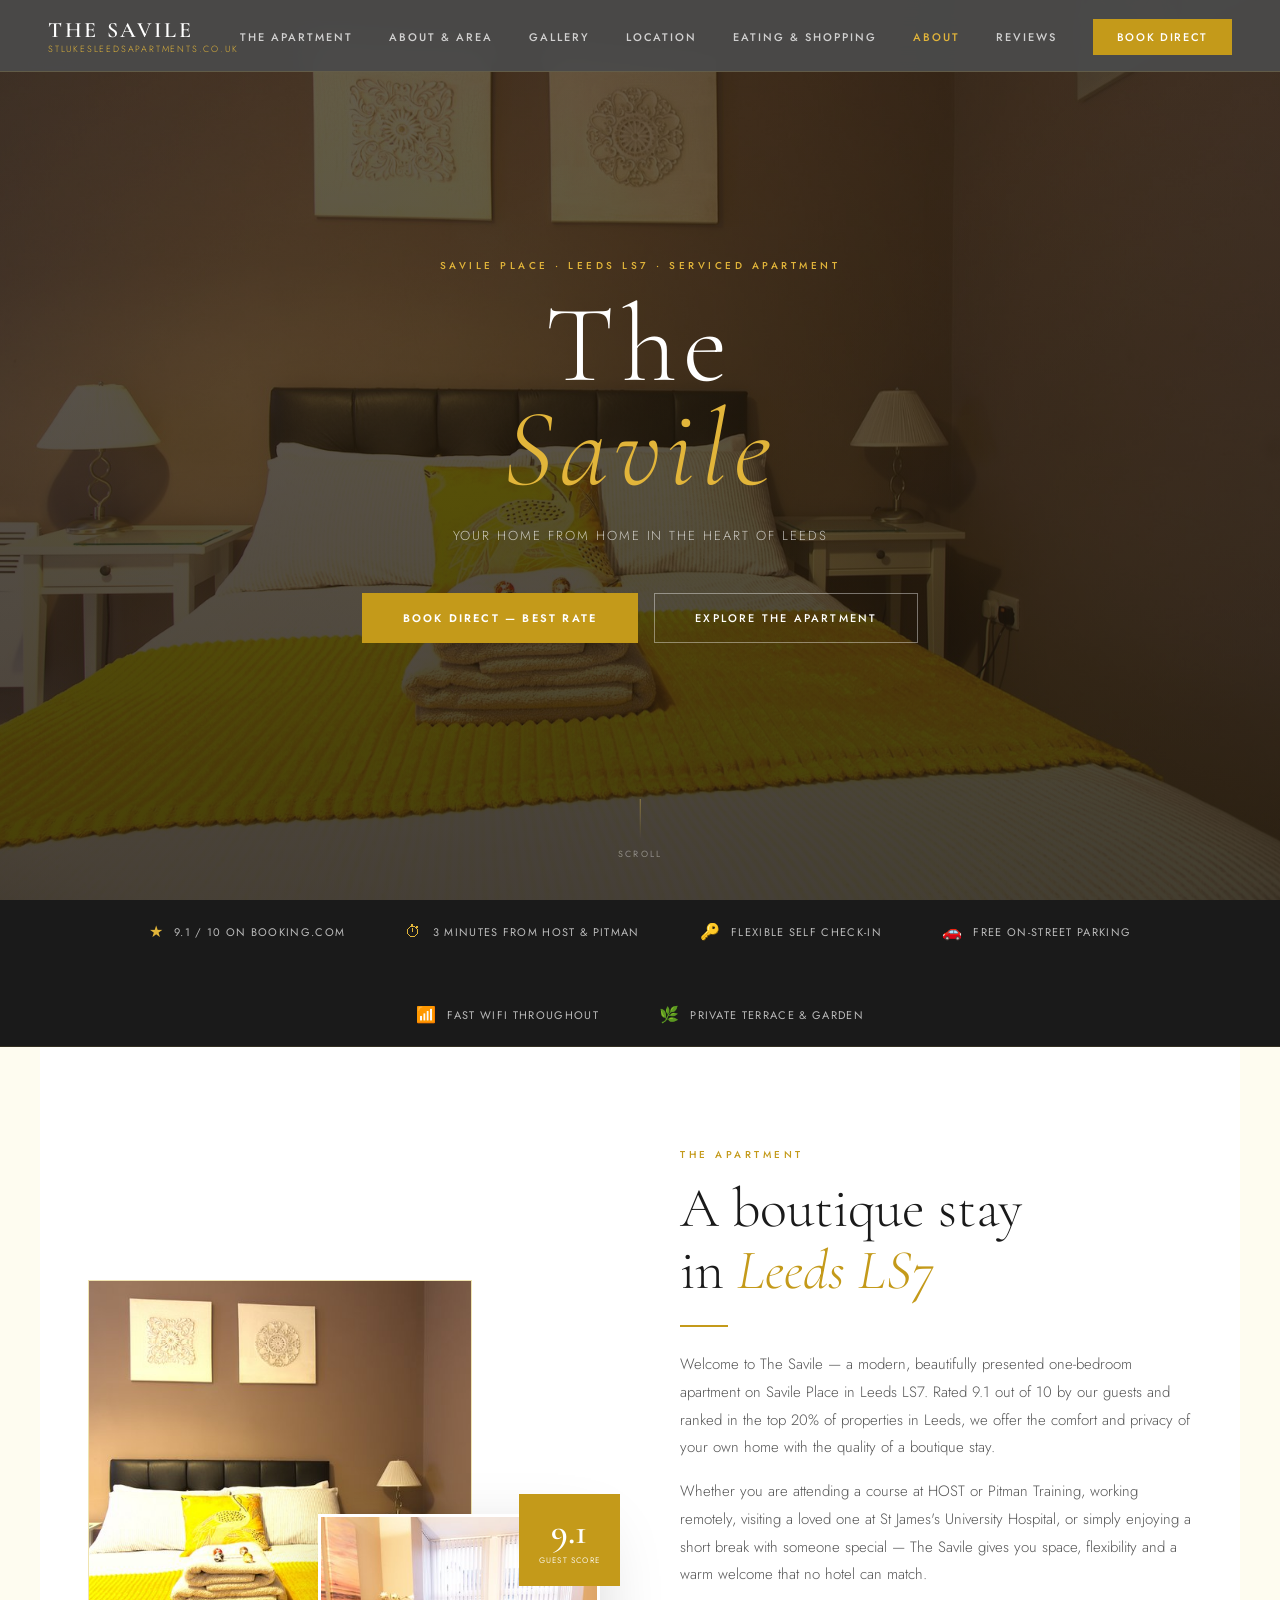
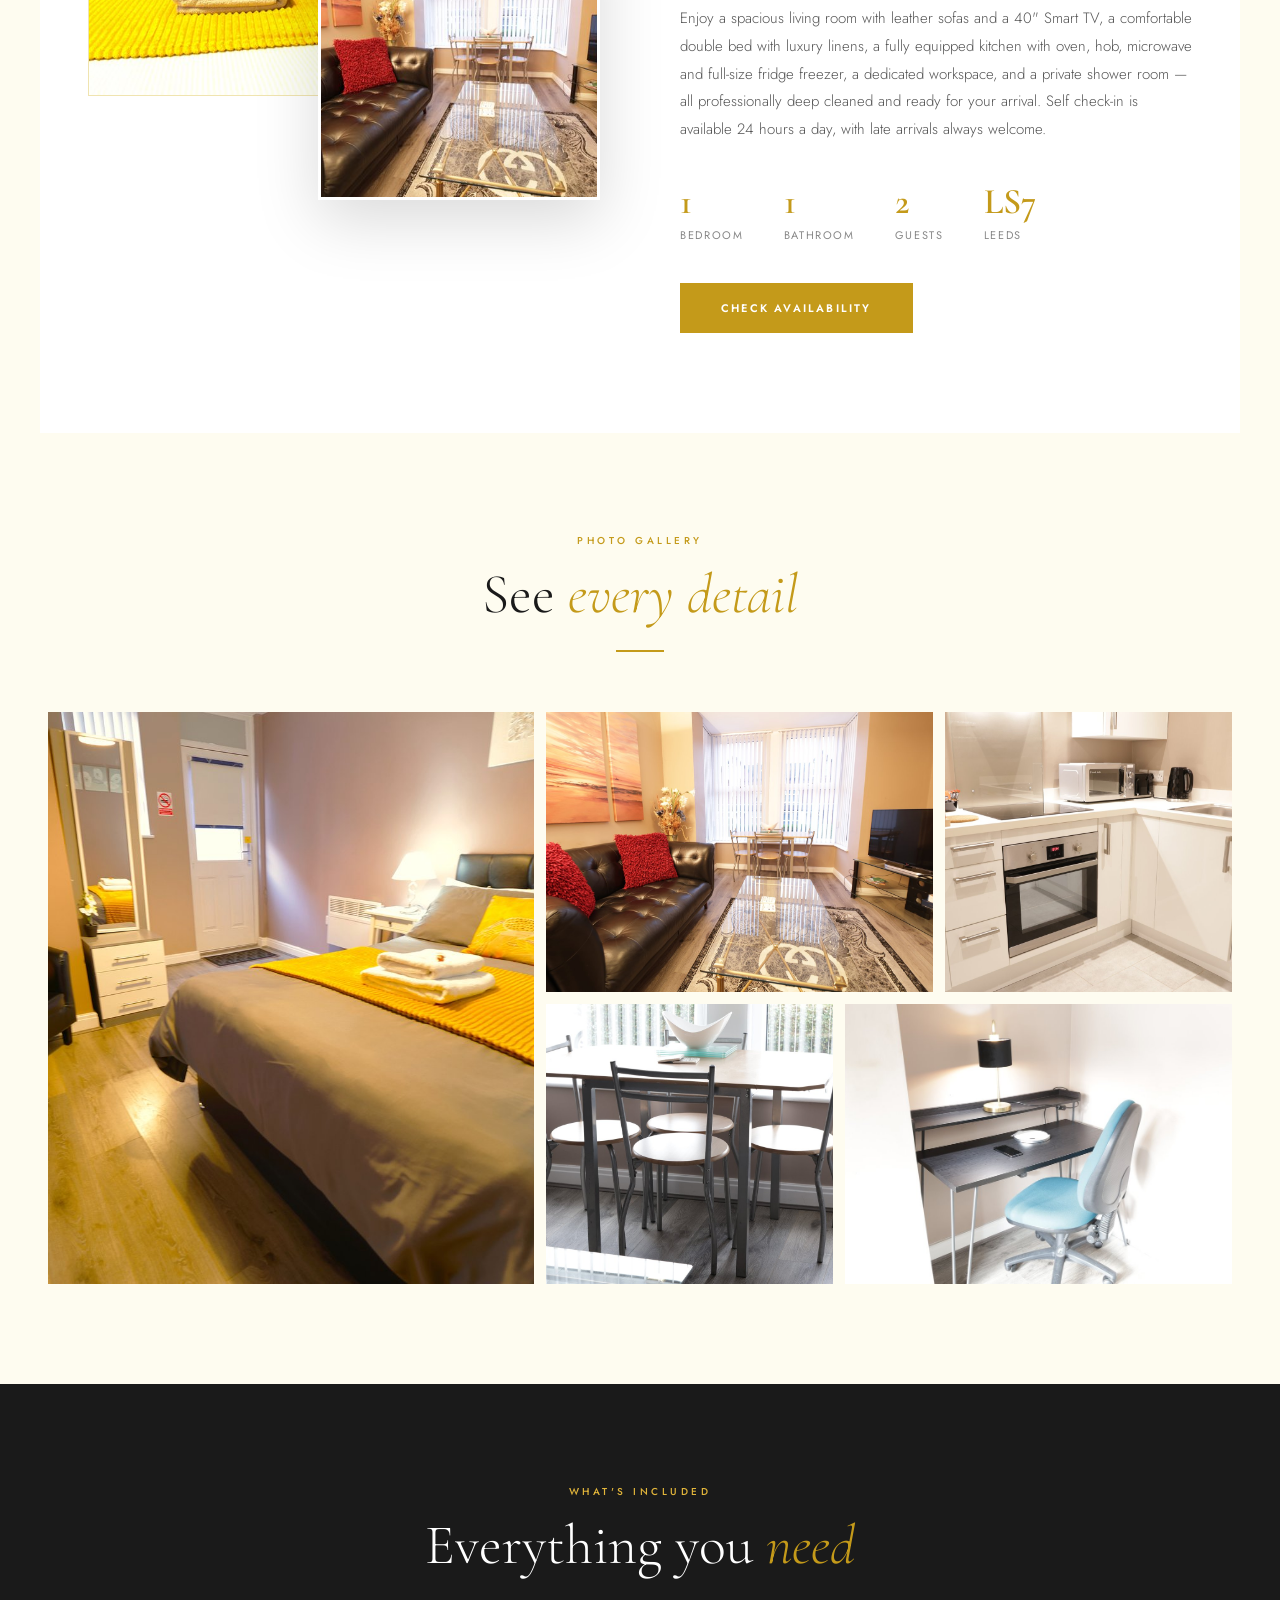
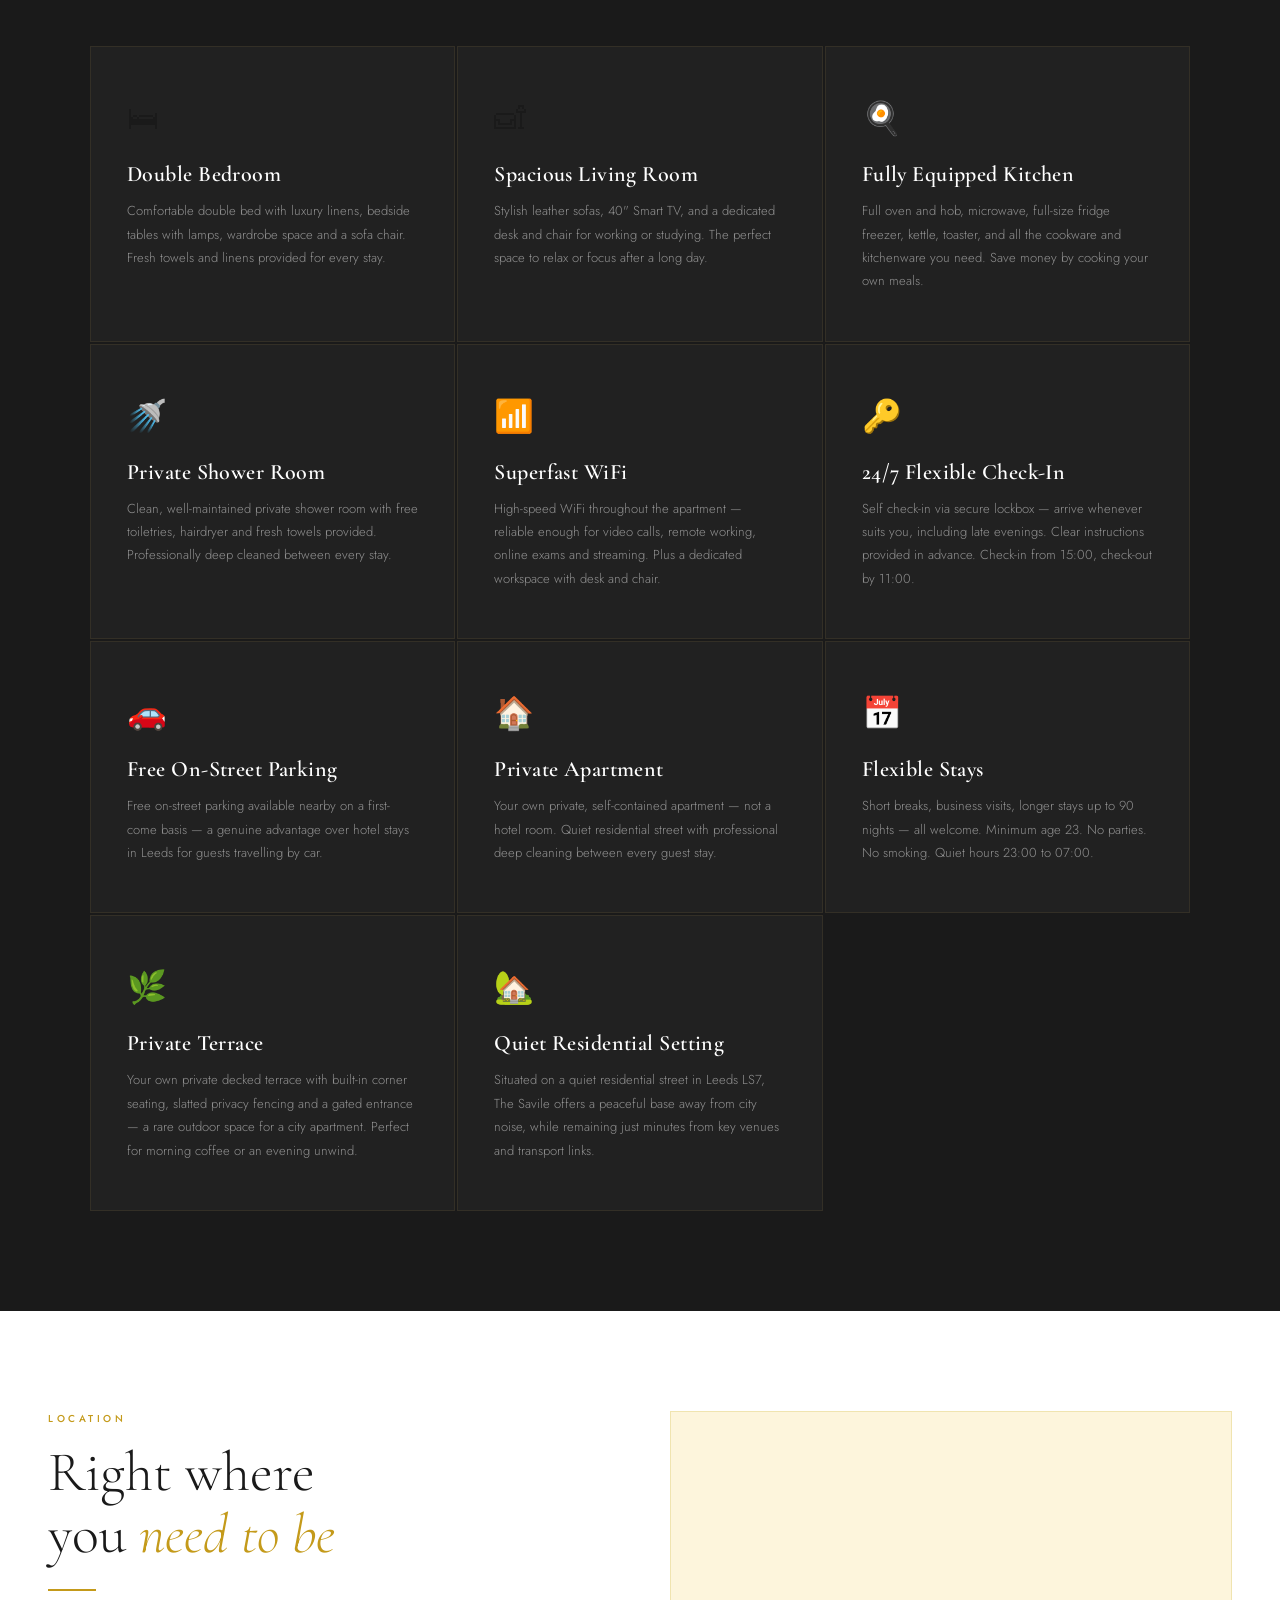
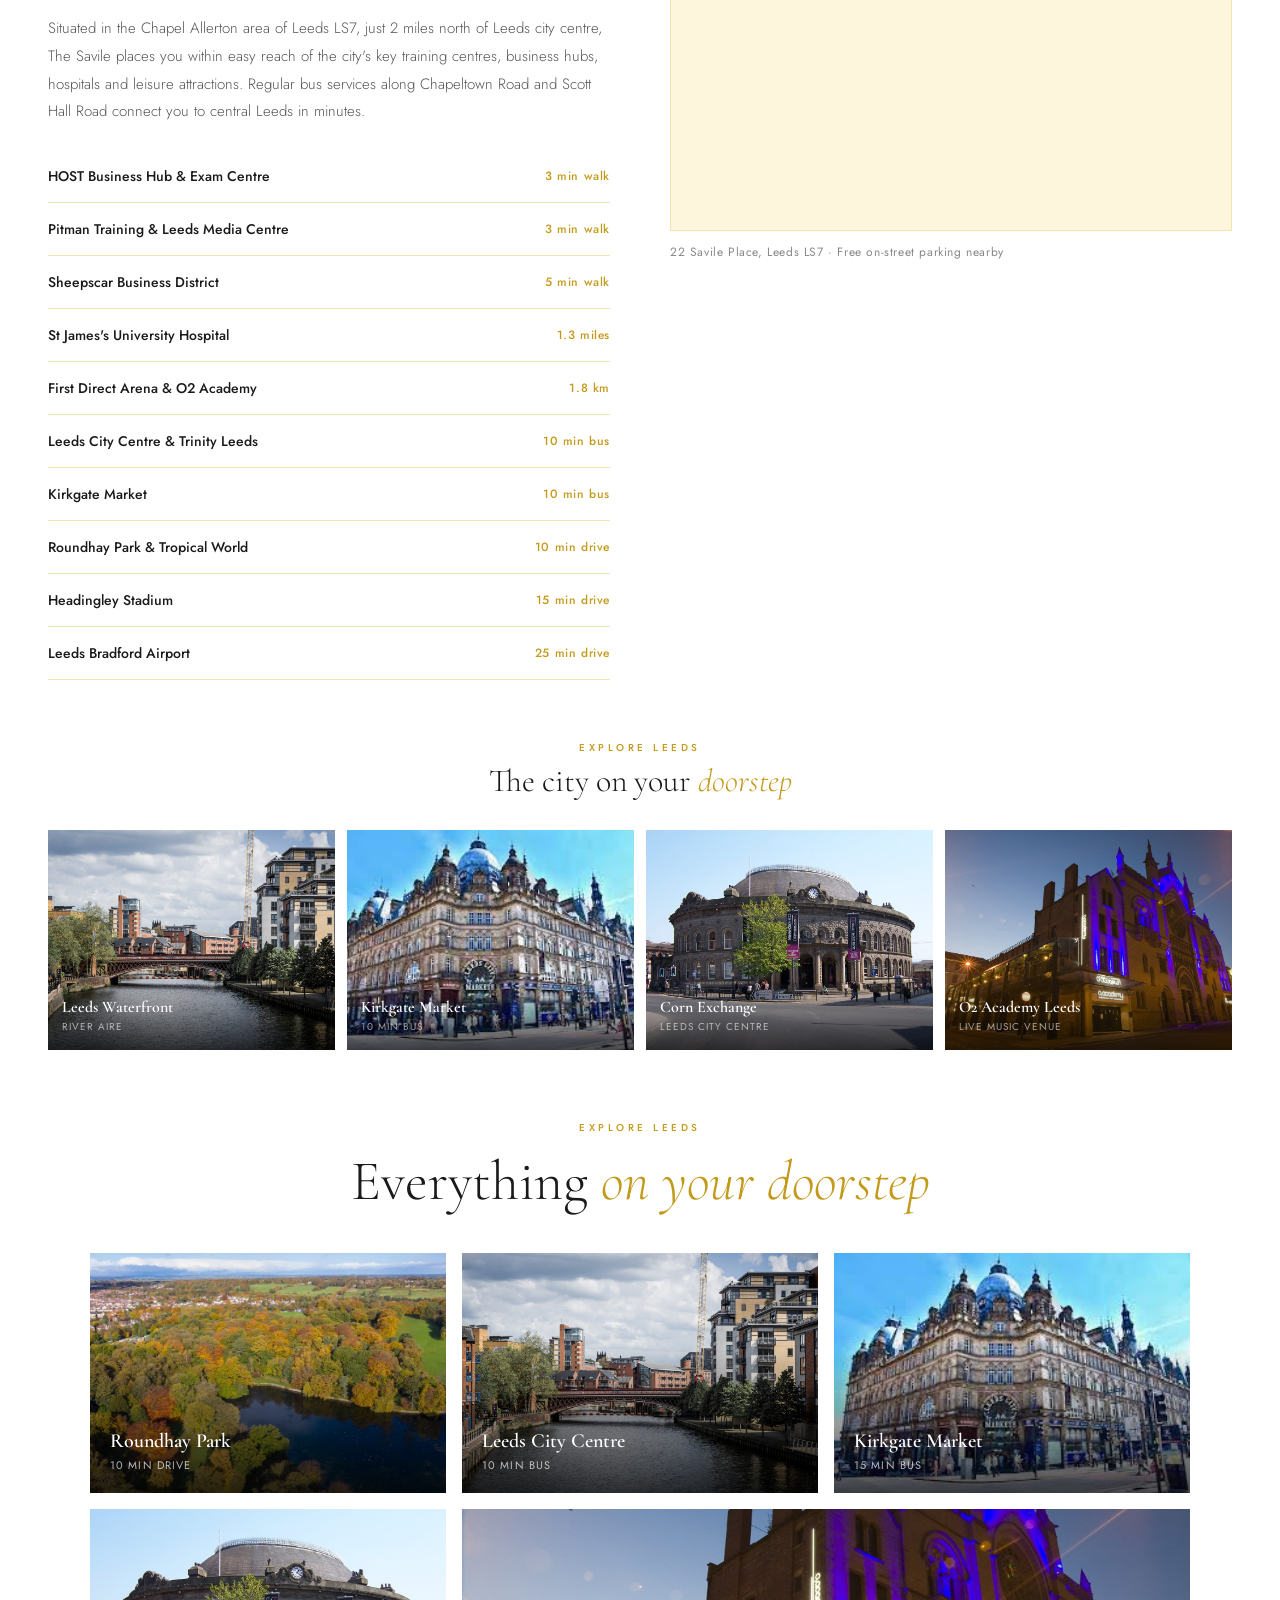
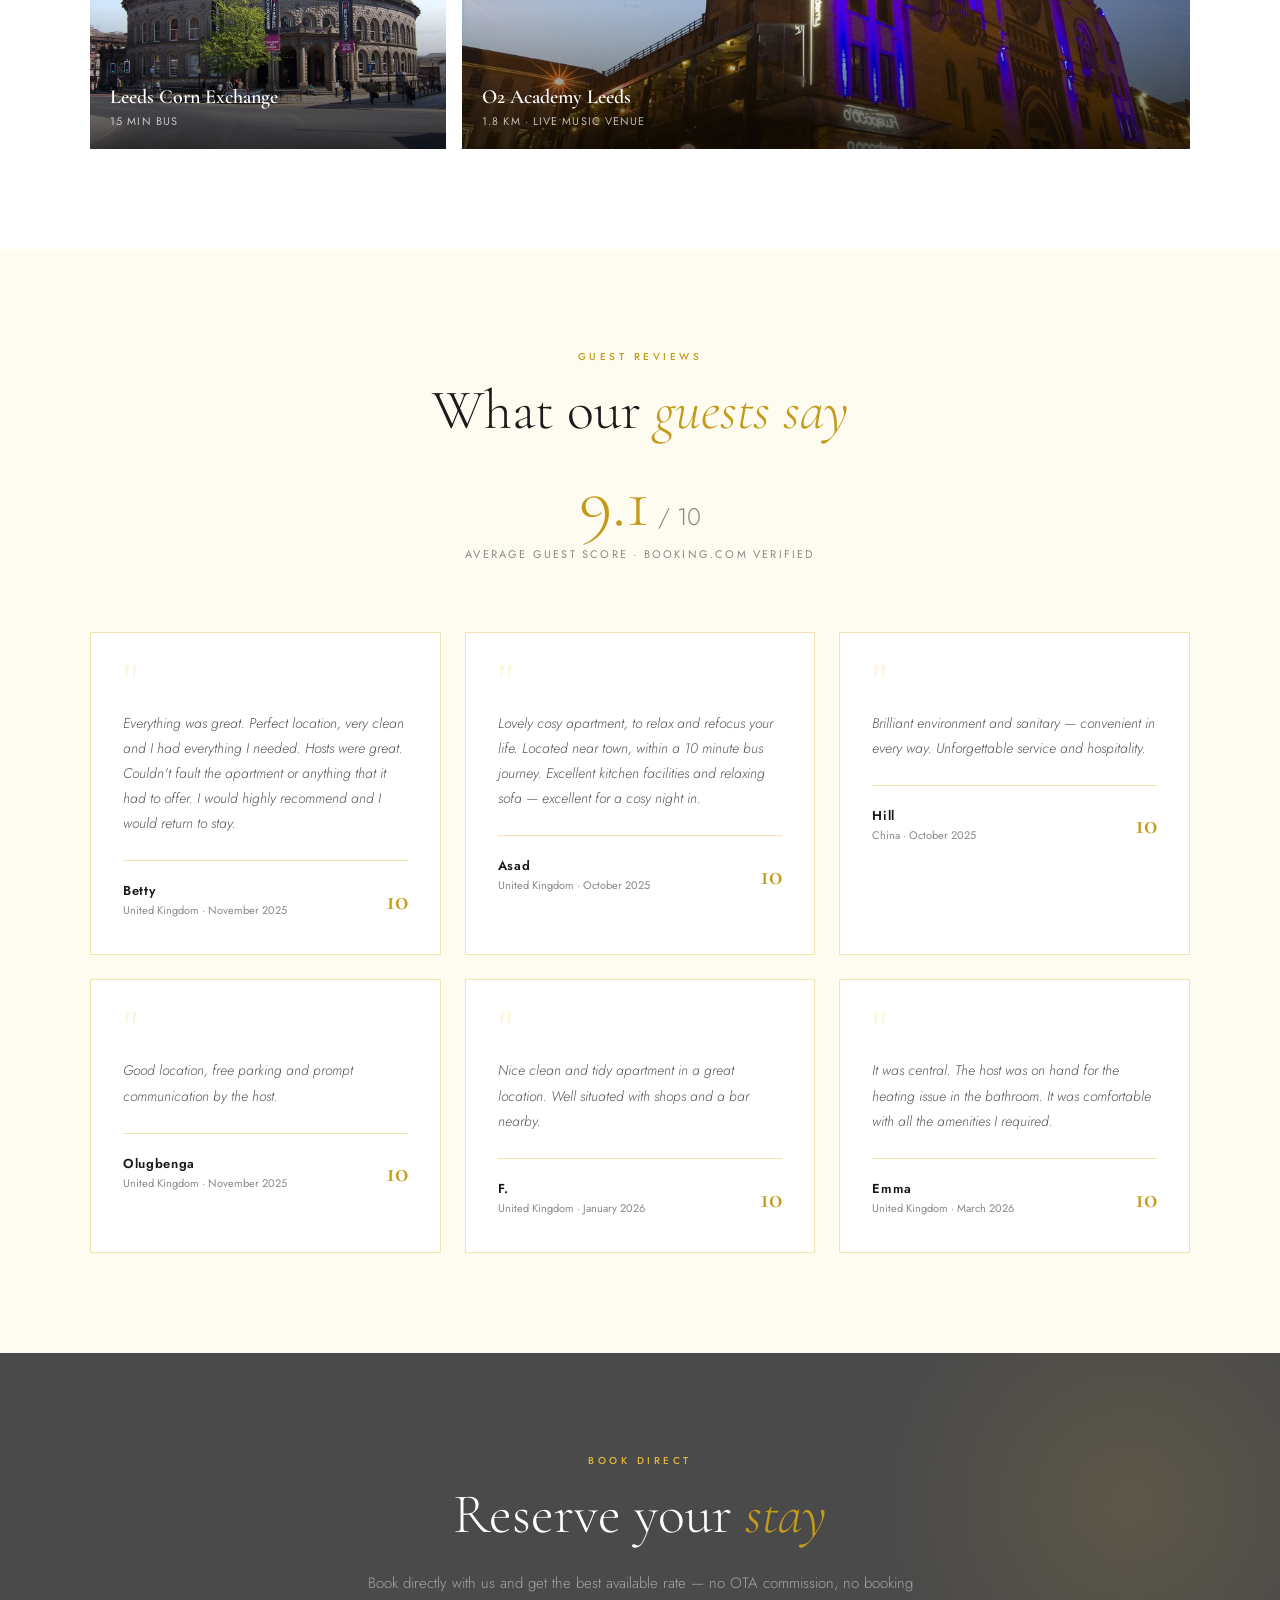
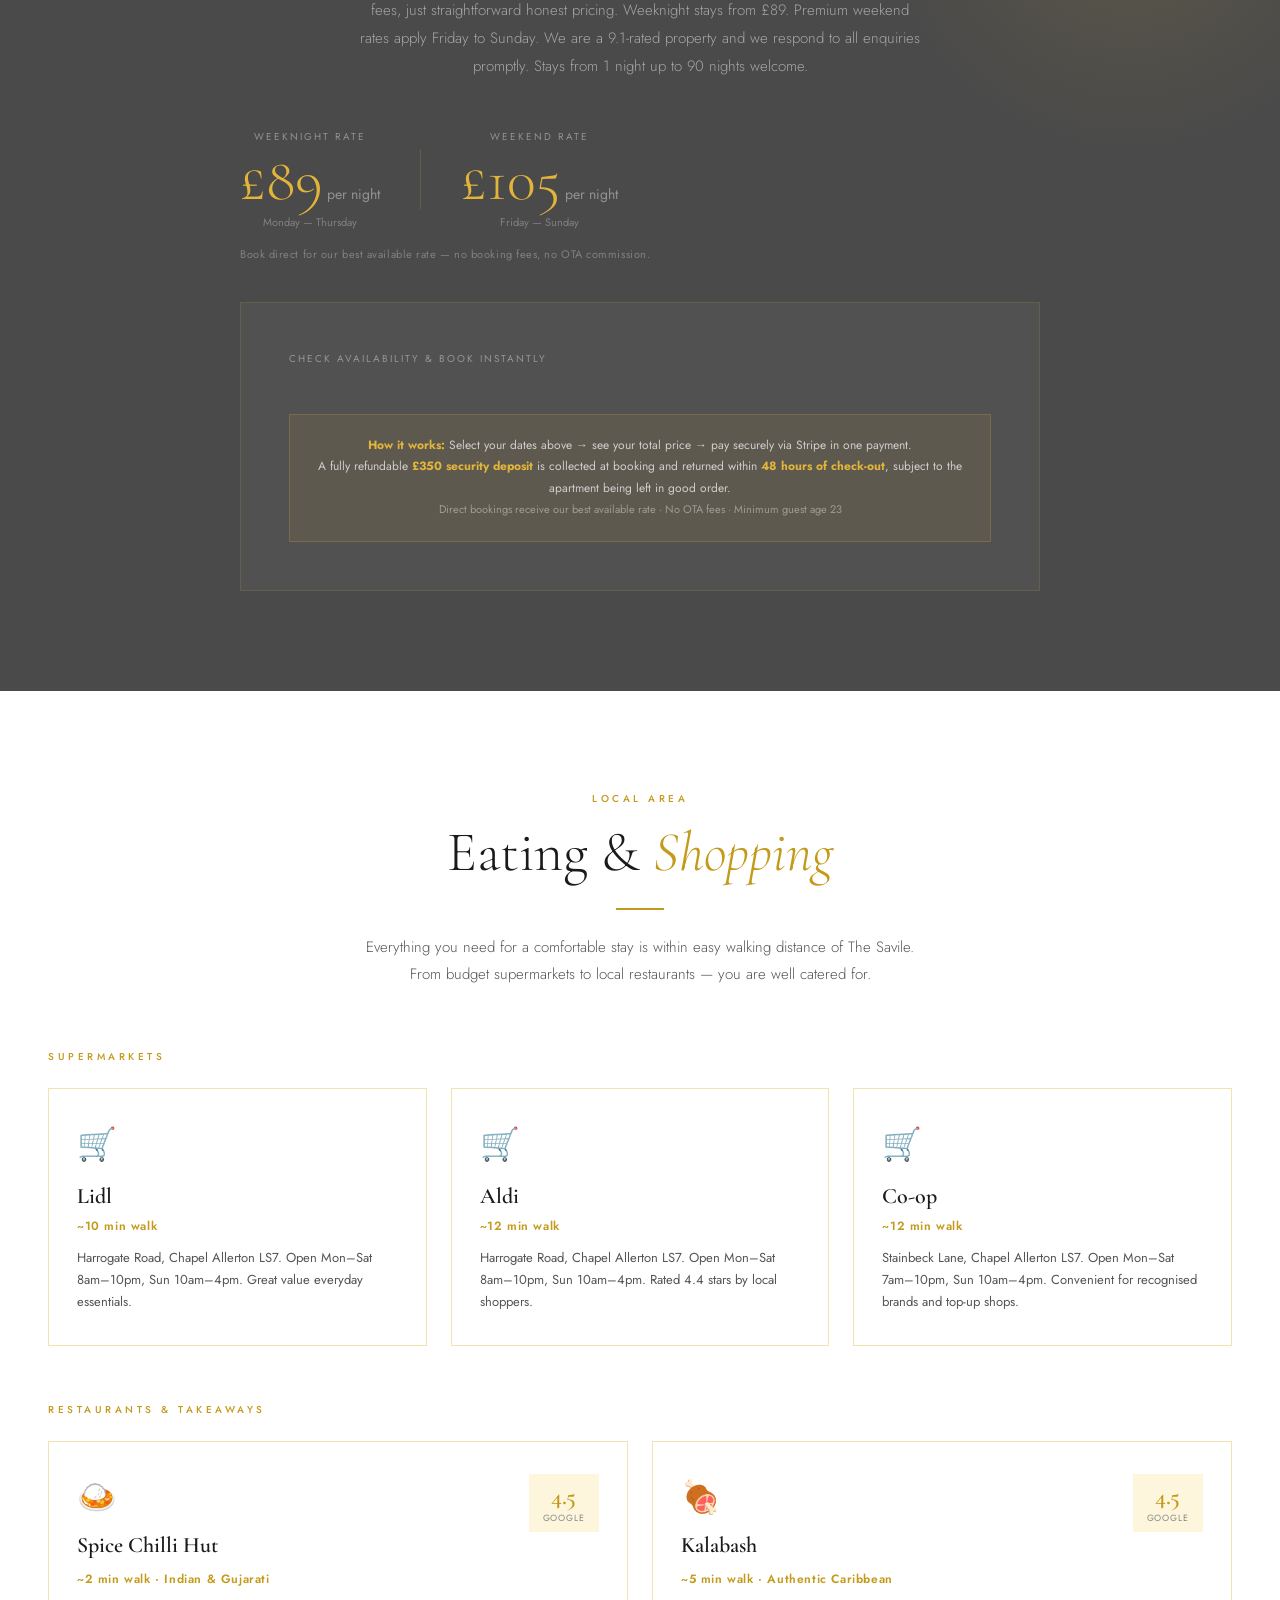
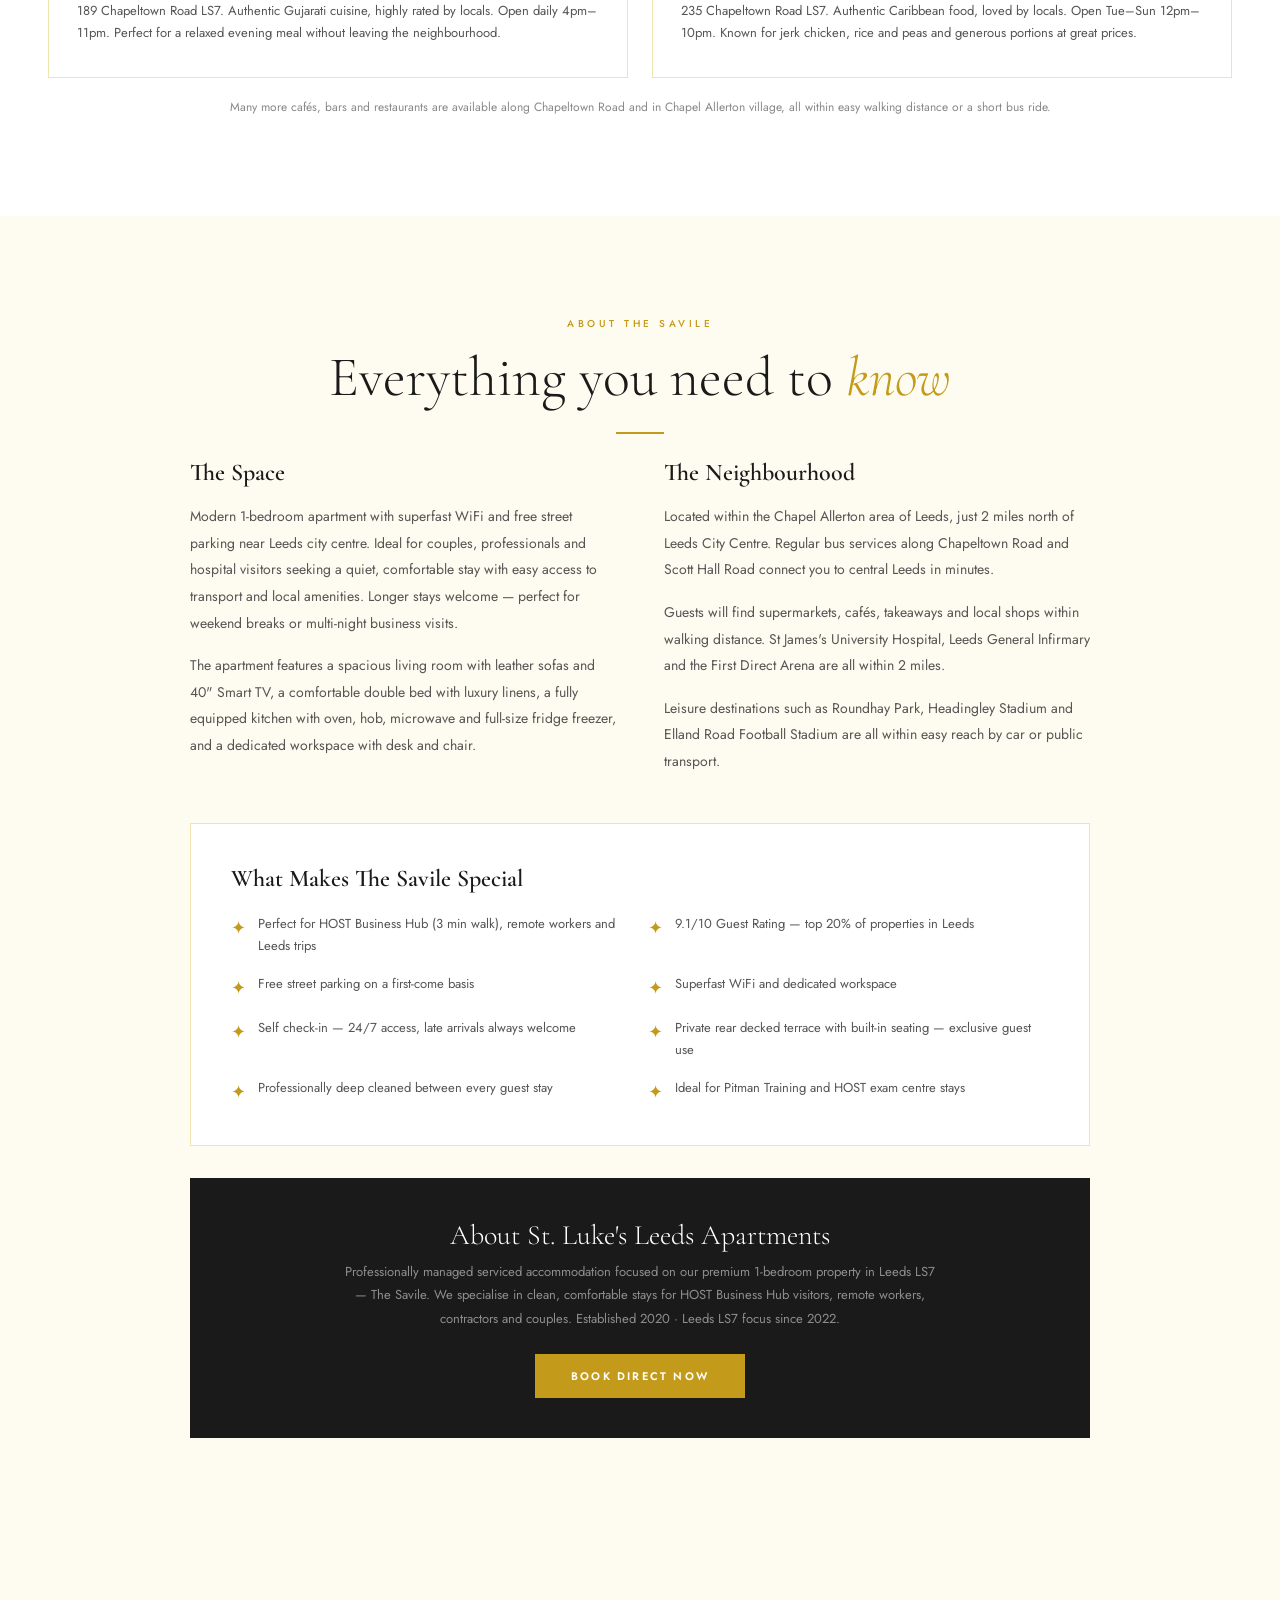
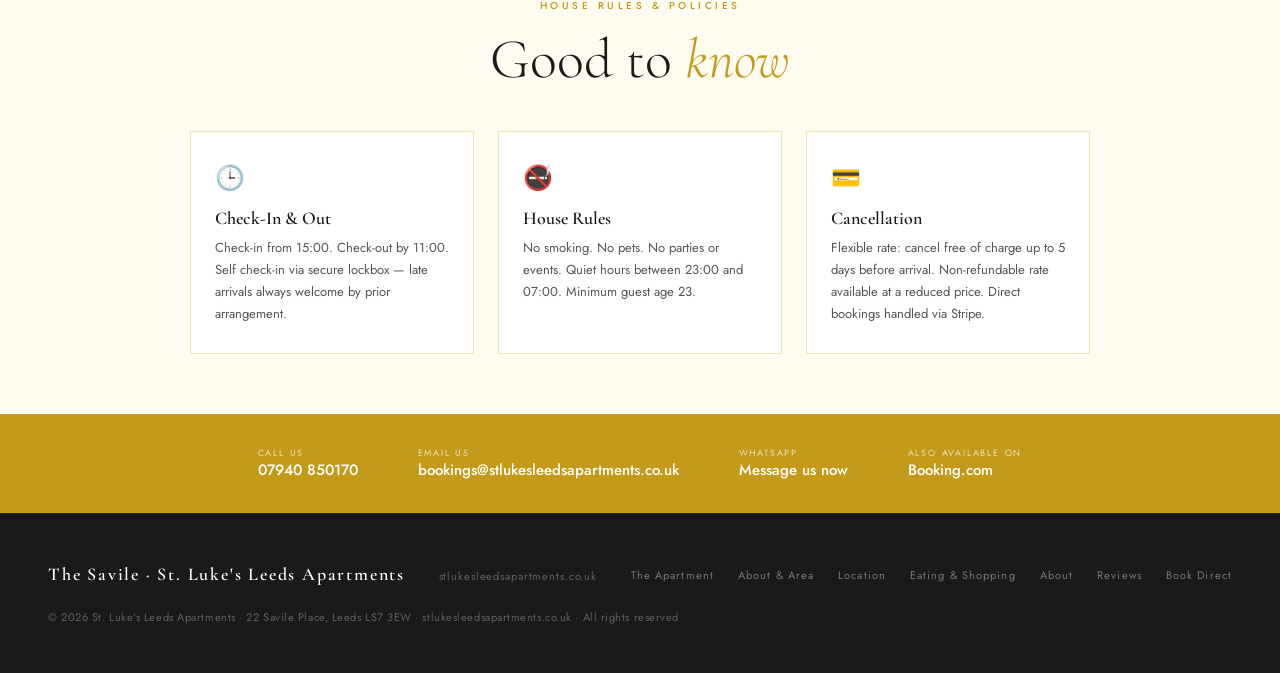
==== index.html @ 24af5026 "Add files via upload" ====
<!DOCTYPE html>
<html lang="en">
<head>
<meta charset="UTF-8">
<meta name="viewport" content="width=device-width, initial-scale=1.0">
<meta name="google-site-verification" content="F4OeQBArFEx5T6tCrjqbGAZXtgonyizNaEL13MpQkyQ" />
<link rel="canonical" href="https://www.stlukesleedsapartments.co.uk">
<meta name="robots" content="index, follow">
<meta property="og:title" content="The Savile Leeds | St. Luke's Leeds Apartments">
<meta property="og:description" content="Boutique serviced apartment in Leeds LS7. Rated 9.1/10. 3 minutes from HOST & Pitman Training. Book direct for best rates.">
<meta property="og:type" content="website">
<meta property="og:url" content="https://www.stlukesleedsapartments.co.uk">
<meta property="og:image" content="https://www.stlukesleedsapartments.co.uk/images/hero.jpg">
<meta name="twitter:card" content="summary_large_image">
<meta name="twitter:title" content="The Savile Leeds | St. Luke's Leeds Apartments">
<meta name="twitter:description" content="Boutique serviced apartment in Leeds LS7. Rated 9.1/10. Book direct for best rates.">
<meta name="keywords" content="serviced apartment Leeds, short stay Leeds LS7, HOST Leeds accommodation, Pitman Training Leeds, boutique apartment Leeds, The Savile Leeds, St Lukes Leeds Apartments, direct booking Leeds apartment">
<title>The Savile Leeds | St. Luke's Leeds Apartments | stlukesleedsapartments.co.uk</title>
<meta name="description" content="The Savile — a boutique serviced apartment in Leeds LS7. Rated 9.1/10. Just 3 minutes from HOST & Pitman Training. Book direct at stlukesleedsapartments.co.uk for best rates. Perfect for business stays, courses and short breaks.">
<link rel="preconnect" href="https://fonts.googleapis.com">
<link href="https://fonts.googleapis.com/css2?family=Cormorant+Garamond:ital,wght@0,300;0,400;0,600;0,700;1,300;1,400&family=Jost:wght@300;400;500;600&display=swap" rel="stylesheet">
<style>
  :root {
    --gold: #C49A1A;
    --gold-light: #E2B53A;
    --gold-pale: #FDF5DC;
    --dark: #1A1A1A;
    --charcoal: #4A4A4A;
    --mid: #555;
    --light: #888;
    --cream: #FEFCF0;
    --white: #FFFFFF;
    --border: #F0E4B0;
  }

  * { margin: 0; padding: 0; box-sizing: border-box; }

  html { scroll-behavior: smooth; }

  body {
    font-family: 'Jost', sans-serif;
    background: var(--cream);
    color: var(--dark);
    overflow-x: hidden;
  }

  /* ── NAVIGATION ── */
  nav {
    position: fixed;
    top: 0; left: 0; right: 0;
    z-index: 100;
    padding: 0 48px;
    height: 72px;
    display: flex;
    align-items: center;
    justify-content: space-between;
    background: rgba(74,74,74,0.95);
    backdrop-filter: blur(12px);
    border-bottom: 1px solid rgba(201,168,76,0.2);
  }

  .nav-brand {
    display: flex;
    flex-direction: column;
    line-height: 1;
  }

  .nav-brand-main {
    font-family: 'Cormorant Garamond', serif;
    font-size: 22px;
    font-weight: 600;
    color: var(--white);
    letter-spacing: 0.12em;
    text-transform: uppercase;
  }

  .nav-brand-sub {
    font-family: 'Jost', sans-serif;
    font-size: 9px;
    font-weight: 300;
    color: var(--gold-light);
    letter-spacing: 0.2em;
    text-transform: uppercase;
    margin-top: 3px;
  }

  .nav-links {
    display: flex;
    gap: 36px;
    list-style: none;
    align-items: center;
  }

  .nav-links a {
    font-size: 11px;
    font-weight: 500;
    letter-spacing: 0.18em;
    text-transform: uppercase;
    color: rgba(255,255,255,0.75);
    text-decoration: none;
    transition: color 0.3s;
  }

  .nav-links a:hover { color: var(--gold-light); }

  .nav-cta {
    background: var(--gold) !important;
    color: var(--white) !important;
    padding: 10px 24px !important;
    letter-spacing: 0.15em !important;
    transition: background 0.3s !important;
  }

  .nav-cta:hover { background: var(--gold-light) !important; }

  /* ── HERO ── */
  .hero {
    height: 100vh;
    min-height: 700px;
    position: relative;
    display: flex;
    align-items: center;
    justify-content: center;
    overflow: hidden;
    background: var(--charcoal);
  }

  .hero-bg {
    position: absolute;
    inset: 0;
    background: linear-gradient(135deg, #1a1208 0%, #2c2010 40%, #1a1a1a 100%);
  }

  .hero-img {
    position: absolute;
    inset: 0;
    width: 100%;
    height: 100%;
    object-fit: cover;
    opacity: 0.45;
  }

  .hero-img-placeholder {
    position: absolute;
    inset: 0;
    background: linear-gradient(135deg, #2C1F05 0%, #3D2B0A 50%, #1A1208 100%);
    display: flex;
    align-items: center;
    justify-content: center;
    color: rgba(201,168,76,0.3);
    font-family: 'Jost', sans-serif;
    font-size: 13px;
    letter-spacing: 0.2em;
    text-transform: uppercase;
  }

  .hero-overlay {
    position: absolute;
    inset: 0;
    background: linear-gradient(to bottom, rgba(26,18,8,0.3) 0%, rgba(26,18,8,0.6) 100%);
  }

  .hero-content {
    position: relative;
    text-align: center;
    padding: 0 24px;
    animation: fadeUp 1.2s ease forwards;
  }

  @keyframes fadeUp {
    from { opacity: 0; transform: translateY(30px); }
    to { opacity: 1; transform: translateY(0); }
  }

  .hero-eyebrow {
    font-size: 10px;
    font-weight: 500;
    letter-spacing: 0.35em;
    text-transform: uppercase;
    color: var(--gold-light);
    margin-bottom: 20px;
  }

  .hero-title {
    font-family: 'Cormorant Garamond', serif;
    font-size: clamp(56px, 9vw, 110px);
    font-weight: 300;
    color: var(--white);
    line-height: 0.95;
    letter-spacing: 0.06em;
    margin-bottom: 24px;
  }

  .hero-title em {
    font-style: italic;
    color: var(--gold-light);
  }

  .hero-subtitle {
    font-size: 13px;
    font-weight: 300;
    letter-spacing: 0.15em;
    color: rgba(255,255,255,0.7);
    margin-bottom: 48px;
    text-transform: uppercase;
  }

  .hero-actions {
    display: flex;
    gap: 16px;
    justify-content: center;
    flex-wrap: wrap;
  }

  .btn-primary {
    display: inline-block;
    padding: 16px 40px;
    background: var(--gold);
    color: var(--white);
    font-size: 11px;
    font-weight: 600;
    letter-spacing: 0.2em;
    text-transform: uppercase;
    text-decoration: none;
    transition: all 0.3s;
    border: 1px solid var(--gold);
  }

  .btn-primary:hover {
    background: var(--gold-light);
    border-color: var(--gold-light);
    transform: translateY(-2px);
  }

  .btn-outline {
    display: inline-block;
    padding: 16px 40px;
    background: transparent;
    color: var(--white);
    font-size: 11px;
    font-weight: 500;
    letter-spacing: 0.2em;
    text-transform: uppercase;
    text-decoration: none;
    border: 1px solid rgba(255,255,255,0.4);
    transition: all 0.3s;
  }

  .btn-outline:hover {
    border-color: var(--gold-light);
    color: var(--gold-light);
  }

  .hero-scroll {
    position: absolute;
    bottom: 40px;
    left: 50%;
    transform: translateX(-50%);
    display: flex;
    flex-direction: column;
    align-items: center;
    gap: 8px;
    color: rgba(255,255,255,0.4);
    font-size: 9px;
    letter-spacing: 0.25em;
    text-transform: uppercase;
    animation: scrollBounce 2s infinite;
  }

  @keyframes scrollBounce {
    0%, 100% { transform: translateX(-50%) translateY(0); }
    50% { transform: translateX(-50%) translateY(6px); }
  }

  .hero-scroll-line {
    width: 1px;
    height: 40px;
    background: linear-gradient(to bottom, rgba(201,168,76,0.6), transparent);
  }

  /* ── TRUST BAR ── */
  .trust-bar {
    background: var(--dark);
    padding: 20px 48px;
    display: flex;
    justify-content: center;
    gap: 60px;
    flex-wrap: wrap;
    border-bottom: 1px solid rgba(201,168,76,0.15);
  }

  .trust-item {
    display: flex;
    align-items: center;
    gap: 10px;
    color: rgba(255,255,255,0.7);
    font-size: 11px;
    letter-spacing: 0.12em;
    text-transform: uppercase;
  }

  .trust-item-icon {
    color: var(--gold-light);
    font-size: 16px;
  }

  /* ── SECTIONS ── */
  section { padding: 100px 48px; }

  .section-eyebrow {
    font-size: 10px;
    font-weight: 500;
    letter-spacing: 0.35em;
    text-transform: uppercase;
    color: var(--gold);
    margin-bottom: 16px;
  }

  .section-title {
    font-family: 'Cormorant Garamond', serif;
    font-size: clamp(36px, 5vw, 56px);
    font-weight: 300;
    color: var(--dark);
    line-height: 1.1;
    margin-bottom: 24px;
  }

  .section-title em { font-style: italic; color: var(--gold); }

  .section-body {
    font-size: 15px;
    font-weight: 300;
    line-height: 1.85;
    color: var(--mid);
    max-width: 560px;
  }

  .gold-rule {
    width: 48px;
    height: 2px;
    background: var(--gold);
    margin: 24px 0;
  }

  /* ── ABOUT ── */
  .about {
    background: var(--white);
    display: grid;
    grid-template-columns: 1fr 1fr;
    gap: 80px;
    align-items: center;
    max-width: 1200px;
    margin: 0 auto;
    padding: 100px 48px;
  }

  .about-images {
    position: relative;
    height: 520px;
  }

  .about-img-main {
    position: absolute;
    top: 0; left: 0;
    width: 75%;
    height: 80%;
    object-fit: cover;
    background: linear-gradient(135deg, #E2B53A33, #C49A1A33);
    border: 1px solid var(--border);
  }

  .about-img-accent {
    position: absolute;
    bottom: 0; right: 0;
    width: 55%;
    height: 55%;
    object-fit: cover;
    background: linear-gradient(135deg, #1A1A1A, #4A4A4A);
    border: 3px solid var(--white);
    box-shadow: 0 20px 60px rgba(0,0,0,0.15);
  }

  .about-img-placeholder {
    width: 100%;
    height: 100%;
    display: flex;
    align-items: center;
    justify-content: center;
    color: var(--gold-light);
    font-size: 11px;
    letter-spacing: 0.2em;
    text-transform: uppercase;
    opacity: 0.6;
  }

  .about-badge {
    position: absolute;
    top: 50%;
    right: -20px;
    transform: translateY(-50%);
    background: var(--gold);
    color: var(--white);
    padding: 20px;
    text-align: center;
    min-width: 90px;
  }

  .about-badge-num {
    font-family: 'Cormorant Garamond', serif;
    font-size: 36px;
    font-weight: 600;
    line-height: 1;
    display: block;
  }

  .about-badge-text {
    font-size: 8px;
    letter-spacing: 0.15em;
    text-transform: uppercase;
    opacity: 0.85;
    display: block;
    margin-top: 4px;
  }

  /* ── GALLERY ── */
  .gallery-section {
    background: var(--cream);
    padding: 100px 48px;
  }

  .gallery-header {
    text-align: center;
    max-width: 600px;
    margin: 0 auto 60px;
  }

  .gallery-grid {
    display: grid;
    grid-template-columns: repeat(12, 1fr);
    grid-template-rows: 280px 280px;
    gap: 12px;
    max-width: 1200px;
    margin: 0 auto;
  }

  .gallery-item {
    overflow: hidden;
    position: relative;
    background: var(--border);
    cursor: pointer;
  }

  .gallery-item:nth-child(1) { grid-column: span 5; grid-row: span 2; }
  .gallery-item:nth-child(2) { grid-column: span 4; }
  .gallery-item:nth-child(3) { grid-column: span 3; }
  .gallery-item:nth-child(4) { grid-column: span 3; }
  .gallery-item:nth-child(5) { grid-column: span 4; }
  .gallery-item:nth-child(6) { grid-column: span 6; }
  .gallery-item:nth-child(7) { grid-column: span 6; }

  .gallery-item img {
    width: 100%;
    height: 100%;
    object-fit: cover;
    transition: transform 0.6s ease;
  }

  .gallery-item:hover img { transform: scale(1.05); }

  .gallery-placeholder {
    width: 100%;
    height: 100%;
    display: flex;
    align-items: center;
    justify-content: center;
    flex-direction: column;
    gap: 8px;
    color: var(--light);
    font-size: 10px;
    letter-spacing: 0.2em;
    text-transform: uppercase;
    background: linear-gradient(135deg, #e8dfc8, #f0e8d4);
  }

  .gallery-placeholder-icon { font-size: 28px; opacity: 0.4; }

  /* ── FEATURES ── */
  .features-section {
    background: var(--dark);
    padding: 100px 48px;
  }

  .features-header {
    text-align: center;
    max-width: 600px;
    margin: 0 auto 70px;
  }

  .features-header .section-title { color: var(--white); }
  .features-header .section-eyebrow { color: var(--gold-light); }

  .features-grid {
    display: grid;
    grid-template-columns: repeat(3, 1fr);
    gap: 2px;
    max-width: 1100px;
    margin: 0 auto;
  }

  .feature-card {
    background: rgba(255,255,255,0.03);
    border: 1px solid rgba(201,168,76,0.1);
    padding: 48px 36px;
    transition: all 0.3s;
  }

  .feature-card:hover {
    background: rgba(201,168,76,0.06);
    border-color: rgba(201,168,76,0.3);
  }

  .feature-icon {
    font-size: 32px;
    margin-bottom: 20px;
    display: block;
  }

  .feature-title {
    font-family: 'Cormorant Garamond', serif;
    font-size: 22px;
    font-weight: 600;
    color: var(--white);
    margin-bottom: 12px;
    letter-spacing: 0.02em;
  }

  .feature-desc {
    font-size: 13px;
    font-weight: 300;
    line-height: 1.8;
    color: rgba(255,255,255,0.5);
  }

  /* ── LOCATION ── */
  .location-section {
    background: var(--white);
    padding: 100px 48px;
  }

  .location-inner {
    display: grid;
    grid-template-columns: 1fr 1fr;
    gap: 80px;
    align-items: start;
    max-width: 1200px;
    margin: 0 auto;
  }

  .location-map {
    background: var(--gold-pale);
    height: 420px;
    display: flex;
    align-items: center;
    justify-content: center;
    border: 1px solid var(--border);
    position: relative;
    overflow: hidden;
  }

  .location-map iframe {
    width: 100%;
    height: 100%;
    border: none;
  }

  .nearby-list {
    list-style: none;
    margin-top: 32px;
  }

  .nearby-item {
    display: flex;
    justify-content: space-between;
    align-items: center;
    padding: 16px 0;
    border-bottom: 1px solid var(--border);
    font-size: 14px;
  }

  .nearby-name { font-weight: 500; color: var(--dark); }
  .nearby-time {
    font-size: 12px;
    color: var(--gold);
    font-weight: 500;
    letter-spacing: 0.05em;
  }

  /* ── REVIEWS ── */
  .reviews-section {
    background: var(--cream);
    padding: 100px 48px;
  }

  .reviews-header {
    text-align: center;
    max-width: 600px;
    margin: 0 auto 70px;
  }

  .reviews-score {
    display: flex;
    align-items: baseline;
    justify-content: center;
    gap: 8px;
    margin-bottom: 8px;
  }

  .reviews-score-num {
    font-family: 'Cormorant Garamond', serif;
    font-size: 72px;
    font-weight: 300;
    color: var(--gold);
    line-height: 1;
  }

  .reviews-score-max {
    font-size: 24px;
    color: var(--light);
    font-weight: 300;
  }

  .reviews-label {
    font-size: 11px;
    letter-spacing: 0.2em;
    text-transform: uppercase;
    color: var(--light);
    margin-bottom: 48px;
  }

  .reviews-grid {
    display: grid;
    grid-template-columns: repeat(3, 1fr);
    gap: 24px;
    max-width: 1100px;
    margin: 0 auto;
  }

  .review-card {
    background: var(--white);
    border: 1px solid var(--border);
    padding: 36px 32px;
    position: relative;
    transition: all 0.3s;
  }

  .review-card:hover {
    border-color: var(--gold-light);
    box-shadow: 0 8px 40px rgba(139,105,20,0.08);
    transform: translateY(-4px);
  }

  .review-quote {
    font-family: 'Cormorant Garamond', serif;
    font-size: 52px;
    color: var(--gold-pale);
    line-height: 0.5;
    margin-bottom: 16px;
    display: block;
  }

  .review-text {
    font-size: 14px;
    font-weight: 300;
    line-height: 1.8;
    color: var(--mid);
    margin-bottom: 24px;
    font-style: italic;
  }

  .review-footer {
    display: flex;
    justify-content: space-between;
    align-items: center;
    padding-top: 20px;
    border-top: 1px solid var(--border);
  }

  .review-author {
    font-size: 13px;
    font-weight: 600;
    color: var(--dark);
    letter-spacing: 0.05em;
  }

  .review-meta {
    font-size: 11px;
    color: var(--light);
    margin-top: 2px;
  }

  .review-score {
    font-family: 'Cormorant Garamond', serif;
    font-size: 28px;
    font-weight: 600;
    color: var(--gold);
  }

  /* ── BOOKING ── */
  .booking-section {
    background: var(--charcoal);
    padding: 100px 48px;
    position: relative;
    overflow: hidden;
  }

  .booking-section::before {
    content: '';
    position: absolute;
    top: -100px; right: -100px;
    width: 500px; height: 500px;
    background: radial-gradient(circle, rgba(226,181,58,0.12) 0%, transparent 70%);
    pointer-events: none;
  }

  .booking-inner {
    max-width: 800px;
    margin: 0 auto;
    text-align: center;
  }

  .booking-inner .section-title { color: var(--white); }
  .booking-inner .section-eyebrow { color: var(--gold-light); }
  .booking-inner .section-body {
    color: rgba(255,255,255,0.5);
    margin: 0 auto 48px;
  }

  .booking-price {
    display: flex;
    align-items: baseline;
    justify-content: center;
    gap: 6px;
    margin: 32px 0;
  }

  .booking-price-from {
    font-size: 13px;
    color: rgba(255,255,255,0.4);
    letter-spacing: 0.1em;
    text-transform: uppercase;
  }

  .booking-price-num {
    font-family: 'Cormorant Garamond', serif;
    font-size: 72px;
    font-weight: 300;
    color: var(--gold-light);
    line-height: 1;
  }

  .booking-price-unit {
    font-size: 16px;
    color: rgba(255,255,255,0.4);
  }

  .booking-form {
    background: rgba(255,255,255,0.04);
    border: 1px solid rgba(201,168,76,0.15);
    padding: 48px;
    margin-top: 40px;
    text-align: left;
  }

  .form-grid {
    display: grid;
    grid-template-columns: 1fr 1fr;
    gap: 20px;
    margin-bottom: 20px;
  }

  .form-group {
    display: flex;
    flex-direction: column;
    gap: 8px;
  }

  .form-group.full { grid-column: span 2; }

  .form-label {
    font-size: 10px;
    font-weight: 500;
    letter-spacing: 0.2em;
    text-transform: uppercase;
    color: rgba(255,255,255,0.5);
  }

  .form-input, .form-textarea {
    background: rgba(255,255,255,0.06);
    border: 1px solid rgba(201,168,76,0.2);
    color: var(--white);
    padding: 14px 18px;
    font-family: 'Jost', sans-serif;
    font-size: 14px;
    font-weight: 300;
    outline: none;
    transition: border-color 0.3s;
    width: 100%;
  }

  .form-input:focus, .form-textarea:focus {
    border-color: var(--gold-light);
  }

  .form-input::placeholder, .form-textarea::placeholder {
    color: rgba(255,255,255,0.2);
  }

  .form-textarea { height: 120px; resize: vertical; }

  .form-note {
    font-size: 11px;
    color: rgba(255,255,255,0.3);
    margin-bottom: 24px;
    line-height: 1.6;
  }

  .btn-submit {
    width: 100%;
    padding: 18px;
    background: var(--gold);
    color: var(--white);
    border: none;
    font-family: 'Jost', sans-serif;
    font-size: 11px;
    font-weight: 600;
    letter-spacing: 0.25em;
    text-transform: uppercase;
    cursor: pointer;
    transition: all 0.3s;
  }

  .btn-submit:hover {
    background: var(--gold-light);
    transform: translateY(-2px);
  }

  /* ── CONTACT BAR ── */
  .contact-bar {
    background: var(--gold);
    padding: 32px 48px;
    display: flex;
    justify-content: center;
    align-items: center;
    gap: 60px;
    flex-wrap: wrap;
  }

  .contact-item {
    display: flex;
    align-items: center;
    gap: 12px;
    color: var(--white);
    text-decoration: none;
    transition: opacity 0.3s;
  }

  .contact-item:hover { opacity: 0.8; }

  .contact-item-label {
    font-size: 9px;
    letter-spacing: 0.2em;
    text-transform: uppercase;
    opacity: 0.7;
    display: block;
  }

  .contact-item-value {
    font-size: 15px;
    font-weight: 500;
    display: block;
  }

  /* ── FOOTER ── */
  footer {
    background: var(--dark);
    padding: 48px;
    display: flex;
    justify-content: space-between;
    align-items: center;
    flex-wrap: wrap;
    gap: 24px;
    border-top: 1px solid rgba(201,168,76,0.1);
  }

  .footer-brand {
    font-family: 'Cormorant Garamond', serif;
    font-size: 18px;
    font-weight: 600;
    color: var(--white);
    letter-spacing: 0.1em;
  }

  .footer-copy {
    font-size: 11px;
    color: rgba(255,255,255,0.3);
    letter-spacing: 0.05em;
  }

  .footer-links {
    display: flex;
    gap: 24px;
    list-style: none;
  }

  .footer-links a {
    font-size: 11px;
    color: rgba(255,255,255,0.4);
    text-decoration: none;
    letter-spacing: 0.1em;
    transition: color 0.3s;
  }

  .footer-links a:hover { color: var(--gold-light); }

  /* ── MOBILE ── */
  @media (max-width: 768px) {
    nav { padding: 0 24px; }
    .nav-links { display: none; }
    section { padding: 70px 24px; }
    .about { grid-template-columns: 1fr; padding: 70px 24px; }
    .about-images { height: 320px; }
    .about-badge { display: none; }
    .features-grid { grid-template-columns: 1fr; }
    .gallery-grid { grid-template-columns: 1fr 1fr; grid-template-rows: auto; }
    .gallery-item { grid-column: span 1 !important; grid-row: span 1 !important; height: 200px; }
    .reviews-grid { grid-template-columns: 1fr; }
    .location-inner { grid-template-columns: 1fr; }
    .form-grid { grid-template-columns: 1fr; }
    .form-group.full { grid-column: span 1; }
    .trust-bar { padding: 16px 24px; gap: 20px; }
    .contact-bar { padding: 24px; gap: 24px; }
    footer { padding: 32px 24px; flex-direction: column; text-align: center; }
    .booking-form { padding: 28px 20px; }
  }

  /* ── LIGHTBOX ── */
  .lightbox {
    display: none;
    position: fixed;
    inset: 0;
    background: rgba(0,0,0,0.95);
    z-index: 999;
    align-items: center;
    justify-content: center;
  }

  .lightbox.active { display: flex; }
  .lightbox img { max-width: 80vw; max-height: 85vh; object-fit: contain; }
  .lightbox-close {
    position: absolute;
    top: 24px; right: 32px;
    color: var(--white);
    font-size: 32px;
    cursor: pointer;
    opacity: 0.6;
    transition: opacity 0.3s;
  }
  .lightbox-close:hover { opacity: 1; }
  .lightbox-prev, .lightbox-next {
    position: absolute;
    top: 50%;
    transform: translateY(-50%);
    color: var(--white);
    font-size: 48px;
    cursor: pointer;
    opacity: 0.6;
    transition: opacity 0.3s;
    padding: 20px;
    user-select: none;
  }
  .lightbox-prev { left: 20px; }
  .lightbox-next { right: 20px; }
  .lightbox-prev:hover, .lightbox-next:hover { opacity: 1; }
  .lightbox-counter {
    position: absolute;
    bottom: 24px;
    left: 50%;
    transform: translateX(-50%);
    color: rgba(255,255,255,0.6);
    font-size: 13px;
    letter-spacing: 0.1em;
  }
  .loc-card:hover img { transform: scale(1.06); }
</style>
</head>
<body>

<!-- NAVIGATION -->
<nav>
  <div class="nav-brand">
    <span class="nav-brand-main">The Savile</span>
    <span class="nav-brand-sub">stlukesleedsapartments.co.uk</span>
  </div>
  <ul class="nav-links">
    <li><a href="#about">The Apartment</a></li>
    <li><a href="#" onclick="toggleAbout(event)">About &amp; Area</a></li>
    <li><a href="#gallery">Gallery</a></li>
    <li><a href="#location">Location</a></li>
    <li><a href="#eating">Eating &amp; Shopping</a></li>
    <li><a href="#about-savile">About</a></li>
    <li><a href="#reviews">Reviews</a></li>
    <li><a href="#book" class="nav-cta">Book Direct</a></li>
  </ul>
</nav>

<!-- HERO -->
<section class="hero" id="home">
  <div class="hero-bg"></div>
  <!-- Replace src below with your hero photo path once uploaded -->
  <img src="images/hero.jpg" alt="The Savile — luxury bedroom with mustard throw" class="hero-img">
  <div class="hero-overlay"></div>
  <div class="hero-content">
    <p class="hero-eyebrow">Savile Place · Leeds LS7 · Serviced Apartment</p>
    <h1 class="hero-title">The<br><em>Savile</em></h1>
    <p class="hero-subtitle">Your home from home in the heart of Leeds</p>
    <div class="hero-actions">
      <a href="#book" class="btn-primary">Book Direct — Best Rate</a>
      <a href="#about" class="btn-outline">Explore the Apartment</a>
    </div>
  </div>
  <div class="hero-scroll">
    <div class="hero-scroll-line"></div>
    <span>Scroll</span>
  </div>
</section>

<!-- TRUST BAR -->
<div class="trust-bar">
  <div class="trust-item"><span class="trust-item-icon">★</span> 9.1 / 10 on Booking.com</div>
  <div class="trust-item"><span class="trust-item-icon">⏱</span> 3 Minutes from HOST &amp; Pitman</div>
  <div class="trust-item"><span class="trust-item-icon">🔑</span> Flexible Self Check-In</div>
  <div class="trust-item"><span class="trust-item-icon">🚗</span> Free On-Street Parking</div>
  <div class="trust-item"><span class="trust-item-icon">📶</span> Fast WiFi Throughout</div>
  <div class="trust-item"><span class="trust-item-icon">🌿</span> Private Terrace &amp; Garden</div>
</div>

<!-- ABOUT -->
<div class="about" id="about">
  <div class="about-images">
    <div class="about-img-main">
      <!-- Replace with bedroom hero photo -->
      <img src="images/about-bedroom.jpg" alt="The Savile bedroom" style="width:100%;height:100%;object-fit:cover;">
    </div>
    <div class="about-img-accent">
      <!-- Replace with living room photo -->
      <img src="images/about-living.jpg" alt="The Savile living room" style="width:100%;height:100%;object-fit:cover;">
    </div>
    <div class="about-badge">
      <span class="about-badge-num">9.1</span>
      <span class="about-badge-text">Guest Score</span>
    </div>
  </div>
  <div class="about-content">
    <p class="section-eyebrow">The Apartment</p>
    <h2 class="section-title">A boutique stay<br>in <em>Leeds LS7</em></h2>
    <div class="gold-rule"></div>
    <p class="section-body">
      Welcome to The Savile — a modern, beautifully presented one-bedroom apartment on Savile Place in Leeds LS7. Rated 9.1 out of 10 by our guests and ranked in the top 20% of properties in Leeds, we offer the comfort and privacy of your own home with the quality of a boutique stay.
    </p>
    <p class="section-body" style="margin-top:16px;">
      Whether you are attending a course at HOST or Pitman Training, working remotely, visiting a loved one at St James's University Hospital, or simply enjoying a short break with someone special — The Savile gives you space, flexibility and a warm welcome that no hotel can match.
    </p>
    <p class="section-body" style="margin-top:16px;">
      Enjoy a spacious living room with leather sofas and a 40" Smart TV, a comfortable double bed with luxury linens, a fully equipped kitchen with oven, hob, microwave and full-size fridge freezer, a dedicated workspace, and a private shower room — all professionally deep cleaned and ready for your arrival. Self check-in is available 24 hours a day, with late arrivals always welcome.
    </p>
    <div style="margin-top:36px; display:flex; gap:40px; flex-wrap:wrap;">
      <div>
        <div style="font-family:'Cormorant Garamond',serif;font-size:36px;font-weight:600;color:var(--gold);">1</div>
        <div style="font-size:11px;letter-spacing:0.15em;text-transform:uppercase;color:var(--light);margin-top:4px;">Bedroom</div>
      </div>
      <div>
        <div style="font-family:'Cormorant Garamond',serif;font-size:36px;font-weight:600;color:var(--gold);">1</div>
        <div style="font-size:11px;letter-spacing:0.15em;text-transform:uppercase;color:var(--light);margin-top:4px;">Bathroom</div>
      </div>
      <div>
        <div style="font-family:'Cormorant Garamond',serif;font-size:36px;font-weight:600;color:var(--gold);">2</div>
        <div style="font-size:11px;letter-spacing:0.15em;text-transform:uppercase;color:var(--light);margin-top:4px;">Guests</div>
      </div>
      <div>
        <div style="font-family:'Cormorant Garamond',serif;font-size:36px;font-weight:600;color:var(--gold);">LS7</div>
        <div style="font-size:11px;letter-spacing:0.15em;text-transform:uppercase;color:var(--light);margin-top:4px;">Leeds</div>
      </div>
    </div>
    <a href="#book" class="btn-primary" style="margin-top:40px;display:inline-block;">Check Availability</a>
  </div>
</div>

<!-- GALLERY -->
<section class="gallery-section" id="gallery">
  <div class="gallery-header">
    <p class="section-eyebrow">Photo Gallery</p>
    <h2 class="section-title">See <em>every detail</em></h2>
    <div class="gold-rule" style="margin:24px auto;"></div>
  </div>
  <div class="gallery-grid">
    <div class="gallery-item" onclick="openLightbox(this)">
      <!-- Replace with: <img src="images/bedroom-wide.jpg" alt="Bedroom"> -->
      <img src="images/gallery-bedroom.jpg" alt="The Savile — wide bedroom">
    </div>
    <div class="gallery-item" onclick="openLightbox(this)">
      <img src="images/gallery-living.jpg" alt="The Savile — living room">
    </div>
    <div class="gallery-item" onclick="openLightbox(this)">
      <img src="images/gallery-kitchen.jpg" alt="The Savile — kitchen">
    </div>
    <div class="gallery-item" onclick="openLightbox(this)">
      <img src="images/gallery-dining.jpg" alt="The Savile — dining area">
    </div>
    <div class="gallery-item" onclick="openLightbox(this)">
      <img src="images/gallery-workspace.jpg" alt="The Savile — workspace">
    </div>
  </div>
</section>

<!-- FEATURES -->
<section class="features-section" id="features">
  <div class="features-header">
    <p class="section-eyebrow" style="color:var(--gold-light);">What's Included</p>
    <h2 class="section-title" style="color:var(--white);">Everything you <em>need</em></h2>
  </div>
  <div class="features-grid">
    <div class="feature-card">
      <span class="feature-icon">🛏</span>
      <div class="feature-title">Double Bedroom</div>
      <p class="feature-desc">Comfortable double bed with luxury linens, bedside tables with lamps, wardrobe space and a sofa chair. Fresh towels and linens provided for every stay.</p>
    </div>
    <div class="feature-card">
      <span class="feature-icon">🛋</span>
      <div class="feature-title">Spacious Living Room</div>
      <p class="feature-desc">Stylish leather sofas, 40" Smart TV, and a dedicated desk and chair for working or studying. The perfect space to relax or focus after a long day.</p>
    </div>
    <div class="feature-card">
      <span class="feature-icon">🍳</span>
      <div class="feature-title">Fully Equipped Kitchen</div>
      <p class="feature-desc">Full oven and hob, microwave, full-size fridge freezer, kettle, toaster, and all the cookware and kitchenware you need. Save money by cooking your own meals.</p>
    </div>
    <div class="feature-card">
      <span class="feature-icon">🚿</span>
      <div class="feature-title">Private Shower Room</div>
      <p class="feature-desc">Clean, well-maintained private shower room with free toiletries, hairdryer and fresh towels provided. Professionally deep cleaned between every stay.</p>
    </div>
    <div class="feature-card">
      <span class="feature-icon">📶</span>
      <div class="feature-title">Superfast WiFi</div>
      <p class="feature-desc">High-speed WiFi throughout the apartment — reliable enough for video calls, remote working, online exams and streaming. Plus a dedicated workspace with desk and chair.</p>
    </div>
    <div class="feature-card">
      <span class="feature-icon">🔑</span>
      <div class="feature-title">24/7 Flexible Check-In</div>
      <p class="feature-desc">Self check-in via secure lockbox — arrive whenever suits you, including late evenings. Clear instructions provided in advance. Check-in from 15:00, check-out by 11:00.</p>
    </div>
    <div class="feature-card">
      <span class="feature-icon">🚗</span>
      <div class="feature-title">Free On-Street Parking</div>
      <p class="feature-desc">Free on-street parking available nearby on a first-come basis — a genuine advantage over hotel stays in Leeds for guests travelling by car.</p>
    </div>
    <div class="feature-card">
      <span class="feature-icon">🏠</span>
      <div class="feature-title">Private Apartment</div>
      <p class="feature-desc">Your own private, self-contained apartment — not a hotel room. Quiet residential street with professional deep cleaning between every guest stay.</p>
    </div>
    <div class="feature-card">
      <span class="feature-icon">📅</span>
      <div class="feature-title">Flexible Stays</div>
      <p class="feature-desc">Short breaks, business visits, longer stays up to 90 nights — all welcome. Minimum age 23. No parties. No smoking. Quiet hours 23:00 to 07:00.</p>
    </div>
    <div class="feature-card">
      <span class="feature-icon">🌿</span>
      <div class="feature-title">Private Terrace</div>
      <p class="feature-desc">Your own private decked terrace with built-in corner seating, slatted privacy fencing and a gated entrance — a rare outdoor space for a city apartment. Perfect for morning coffee or an evening unwind.</p>
    </div>
    <div class="feature-card">
      <span class="feature-icon">🏡</span>
      <div class="feature-title">Quiet Residential Setting</div>
      <p class="feature-desc">Situated on a quiet residential street in Leeds LS7, The Savile offers a peaceful base away from city noise, while remaining just minutes from key venues and transport links.</p>
    </div>
  </div>
</section>

<!-- LOCATION -->
<section class="location-section" id="location">
  <div style="max-width:1200px;margin:0 auto;">
    <div style="display:grid;grid-template-columns:1fr 1fr;gap:60px;align-items:start;margin-bottom:60px;">
      <div>
        <p class="section-eyebrow">Location</p>
        <h2 class="section-title">Right where<br>you <em>need to be</em></h2>
        <div class="gold-rule"></div>
        <p class="section-body">Situated in the Chapel Allerton area of Leeds LS7, just 2 miles north of Leeds city centre, The Savile places you within easy reach of the city's key training centres, business hubs, hospitals and leisure attractions. Regular bus services along Chapeltown Road and Scott Hall Road connect you to central Leeds in minutes.</p>
        <ul class="nearby-list" style="margin-top:24px;">
          <li class="nearby-item"><span class="nearby-name">HOST Business Hub &amp; Exam Centre</span><span class="nearby-time">3 min walk</span></li>
          <li class="nearby-item"><span class="nearby-name">Pitman Training &amp; Leeds Media Centre</span><span class="nearby-time">3 min walk</span></li>
          <li class="nearby-item"><span class="nearby-name">Sheepscar Business District</span><span class="nearby-time">5 min walk</span></li>
          <li class="nearby-item"><span class="nearby-name">St James's University Hospital</span><span class="nearby-time">1.3 miles</span></li>
          <li class="nearby-item"><span class="nearby-name">First Direct Arena &amp; O2 Academy</span><span class="nearby-time">1.8 km</span></li>
          <li class="nearby-item"><span class="nearby-name">Leeds City Centre &amp; Trinity Leeds</span><span class="nearby-time">10 min bus</span></li>
          <li class="nearby-item"><span class="nearby-name">Kirkgate Market</span><span class="nearby-time">10 min bus</span></li>
          <li class="nearby-item"><span class="nearby-name">Roundhay Park &amp; Tropical World</span><span class="nearby-time">10 min drive</span></li>
          <li class="nearby-item"><span class="nearby-name">Headingley Stadium</span><span class="nearby-time">15 min drive</span></li>
          <li class="nearby-item"><span class="nearby-name">Leeds Bradford Airport</span><span class="nearby-time">25 min drive</span></li>
        </ul>
      </div>
      <div>
        <div class="location-map">
          <iframe
            src="https://www.google.com/maps/embed?pb=!1m18!1m12!1m3!1d2356.4!2d-1.5343!3d53.8147!2m3!1f0!2f0!3f0!3m2!1i1024!2i768!4f13.1!3m3!1m2!1s0x48795c39b2c8e9e5%3A0x1!2s22+Savile+Pl%2C+Leeds+LS7!5e0!3m2!1sen!2suk!4v1"
            allowfullscreen=""
            loading="lazy"
            title="The Savile location map">
          </iframe>
        </div>
        <p style="font-size:12px;color:var(--light);margin-top:12px;letter-spacing:0.05em;">22 Savile Place, Leeds LS7 · Free on-street parking nearby</p>
      </div>
    </div>

    <!-- LEEDS ATTRACTIONS PHOTOS -->
    <div>
      <p class="section-eyebrow" style="text-align:center;margin-bottom:8px;">Explore Leeds</p>
      <h3 class="section-title" style="text-align:center;font-size:32px;margin-bottom:32px;">The city on your <em>doorstep</em></h3>
      <div style="display:grid;grid-template-columns:repeat(4,1fr);gap:12px;">
        <div style="position:relative;overflow:hidden;height:220px;cursor:pointer;" onclick="openLightbox(this)">
          <img src="images/loc-waterfront.jpg" alt="Leeds city waterfront" style="width:100%;height:100%;object-fit:cover;transition:transform 0.5s;">
          <div style="position:absolute;bottom:0;left:0;right:0;padding:16px 14px;background:linear-gradient(to top,rgba(0,0,0,0.7),transparent);">
            <div style="font-family:'Cormorant Garamond',serif;font-size:16px;font-weight:600;color:#fff;">Leeds Waterfront</div>
            <div style="font-size:10px;color:rgba(255,255,255,0.6);letter-spacing:0.1em;text-transform:uppercase;margin-top:2px;">River Aire</div>
          </div>
        </div>
        <div style="position:relative;overflow:hidden;height:220px;cursor:pointer;" onclick="openLightbox(this)">
          <img src="images/loc-kirkgate.jpg" alt="Kirkgate Market Leeds" style="width:100%;height:100%;object-fit:cover;transition:transform 0.5s;">
          <div style="position:absolute;bottom:0;left:0;right:0;padding:16px 14px;background:linear-gradient(to top,rgba(0,0,0,0.7),transparent);">
            <div style="font-family:'Cormorant Garamond',serif;font-size:16px;font-weight:600;color:#fff;">Kirkgate Market</div>
            <div style="font-size:10px;color:rgba(255,255,255,0.6);letter-spacing:0.1em;text-transform:uppercase;margin-top:2px;">10 min bus</div>
          </div>
        </div>
        <div style="position:relative;overflow:hidden;height:220px;cursor:pointer;" onclick="openLightbox(this)">
          <img src="images/loc-cornexchange.jpg" alt="Leeds Corn Exchange" style="width:100%;height:100%;object-fit:cover;transition:transform 0.5s;">
          <div style="position:absolute;bottom:0;left:0;right:0;padding:16px 14px;background:linear-gradient(to top,rgba(0,0,0,0.7),transparent);">
            <div style="font-family:'Cormorant Garamond',serif;font-size:16px;font-weight:600;color:#fff;">Corn Exchange</div>
            <div style="font-size:10px;color:rgba(255,255,255,0.6);letter-spacing:0.1em;text-transform:uppercase;margin-top:2px;">Leeds City Centre</div>
          </div>
        </div>
        <div style="position:relative;overflow:hidden;height:220px;cursor:pointer;" onclick="openLightbox(this)">
          <img src="images/loc-o2.jpg" alt="O2 Academy Leeds" style="width:100%;height:100%;object-fit:cover;transition:transform 0.5s;">
          <div style="position:absolute;bottom:0;left:0;right:0;padding:16px 14px;background:linear-gradient(to top,rgba(0,0,0,0.7),transparent);">
            <div style="font-family:'Cormorant Garamond',serif;font-size:16px;font-weight:600;color:#fff;">O2 Academy Leeds</div>
            <div style="font-size:10px;color:rgba(255,255,255,0.6);letter-spacing:0.1em;text-transform:uppercase;margin-top:2px;">Live Music Venue</div>
          </div>
        </div>
      </div>
    </div>
  </div>

  <!-- LOCAL ATTRACTIONS GRID -->
  <div style="margin-top:70px;">
    <p class="section-eyebrow" style="text-align:center;">Explore Leeds</p>
    <h3 class="section-title" style="text-align:center;margin-bottom:40px;">Everything <em>on your doorstep</em></h3>
    <div style="display:grid;grid-template-columns:repeat(3,1fr);gap:16px;max-width:1100px;margin:0 auto;">

      <div style="position:relative;overflow:hidden;height:240px;cursor:pointer;" class="loc-card">
        <img src="images/loc-roundhay.jpg" alt="Roundhay Park Leeds" style="width:100%;height:100%;object-fit:cover;transition:transform 0.5s;">
        <div style="position:absolute;inset:0;background:linear-gradient(to top,rgba(0,0,0,0.7) 0%,transparent 60%);"></div>
        <div style="position:absolute;bottom:0;left:0;padding:20px;">
          <div style="font-family:'Cormorant Garamond',serif;font-size:20px;font-weight:600;color:#fff;">Roundhay Park</div>
          <div style="font-size:11px;color:rgba(255,255,255,0.7);letter-spacing:0.1em;text-transform:uppercase;margin-top:4px;">10 min drive</div>
        </div>
      </div>

      <div style="position:relative;overflow:hidden;height:240px;cursor:pointer;" class="loc-card">
        <img src="images/loc-leeds-city.jpg" alt="Leeds City Centre" style="width:100%;height:100%;object-fit:cover;transition:transform 0.5s;">
        <div style="position:absolute;inset:0;background:linear-gradient(to top,rgba(0,0,0,0.7) 0%,transparent 60%);"></div>
        <div style="position:absolute;bottom:0;left:0;padding:20px;">
          <div style="font-family:'Cormorant Garamond',serif;font-size:20px;font-weight:600;color:#fff;">Leeds City Centre</div>
          <div style="font-size:11px;color:rgba(255,255,255,0.7);letter-spacing:0.1em;text-transform:uppercase;margin-top:4px;">10 min bus</div>
        </div>
      </div>

      <div style="position:relative;overflow:hidden;height:240px;cursor:pointer;" class="loc-card">
        <img src="images/loc-kirkgate.jpg" alt="Kirkgate Market Leeds" style="width:100%;height:100%;object-fit:cover;transition:transform 0.5s;">
        <div style="position:absolute;inset:0;background:linear-gradient(to top,rgba(0,0,0,0.7) 0%,transparent 60%);"></div>
        <div style="position:absolute;bottom:0;left:0;padding:20px;">
          <div style="font-family:'Cormorant Garamond',serif;font-size:20px;font-weight:600;color:#fff;">Kirkgate Market</div>
          <div style="font-size:11px;color:rgba(255,255,255,0.7);letter-spacing:0.1em;text-transform:uppercase;margin-top:4px;">15 min bus</div>
        </div>
      </div>

      <div style="position:relative;overflow:hidden;height:240px;cursor:pointer;" class="loc-card">
        <img src="images/loc-cornexchange.jpg" alt="Leeds Corn Exchange" style="width:100%;height:100%;object-fit:cover;transition:transform 0.5s;">
        <div style="position:absolute;inset:0;background:linear-gradient(to top,rgba(0,0,0,0.7) 0%,transparent 60%);"></div>
        <div style="position:absolute;bottom:0;left:0;padding:20px;">
          <div style="font-family:'Cormorant Garamond',serif;font-size:20px;font-weight:600;color:#fff;">Leeds Corn Exchange</div>
          <div style="font-size:11px;color:rgba(255,255,255,0.7);letter-spacing:0.1em;text-transform:uppercase;margin-top:4px;">15 min bus</div>
        </div>
      </div>

      <div style="position:relative;overflow:hidden;height:240px;cursor:pointer;grid-column:span 2;" class="loc-card">
        <img src="images/loc-o2.jpg" alt="O2 Academy Leeds" style="width:100%;height:100%;object-fit:cover;transition:transform 0.5s;">
        <div style="position:absolute;inset:0;background:linear-gradient(to top,rgba(0,0,0,0.7) 0%,transparent 60%);"></div>
        <div style="position:absolute;bottom:0;left:0;padding:20px;">
          <div style="font-family:'Cormorant Garamond',serif;font-size:20px;font-weight:600;color:#fff;">O2 Academy Leeds</div>
          <div style="font-size:11px;color:rgba(255,255,255,0.7);letter-spacing:0.1em;text-transform:uppercase;margin-top:4px;">1.8 km · Live Music Venue</div>
        </div>
      </div>

    </div>
  </div>
</section>

<!-- REVIEWS -->
<section class="reviews-section" id="reviews">
  <div class="reviews-header">
    <p class="section-eyebrow">Guest Reviews</p>
    <h2 class="section-title">What our <em>guests say</em></h2>
    <div class="reviews-score">
      <span class="reviews-score-num">9.1</span>
      <span class="reviews-score-max">/ 10</span>
    </div>
    <p class="reviews-label">Average Guest Score · Booking.com Verified</p>
  </div>
  <div class="reviews-grid">

    <div class="review-card">
      <span class="review-quote">"</span>
      <p class="review-text">Everything was great. Perfect location, very clean and I had everything I needed. Hosts were great. Couldn't fault the apartment or anything that it had to offer. I would highly recommend and I would return to stay.</p>
      <div class="review-footer">
        <div>
          <div class="review-author">Betty</div>
          <div class="review-meta">United Kingdom · November 2025</div>
        </div>
        <div class="review-score">10</div>
      </div>
    </div>

    <div class="review-card">
      <span class="review-quote">"</span>
      <p class="review-text">Lovely cosy apartment, to relax and refocus your life. Located near town, within a 10 minute bus journey. Excellent kitchen facilities and relaxing sofa — excellent for a cosy night in.</p>
      <div class="review-footer">
        <div>
          <div class="review-author">Asad</div>
          <div class="review-meta">United Kingdom · October 2025</div>
        </div>
        <div class="review-score">10</div>
      </div>
    </div>

    <div class="review-card">
      <span class="review-quote">"</span>
      <p class="review-text">Brilliant environment and sanitary — convenient in every way. Unforgettable service and hospitality.</p>
      <div class="review-footer">
        <div>
          <div class="review-author">Hill</div>
          <div class="review-meta">China · October 2025</div>
        </div>
        <div class="review-score">10</div>
      </div>
    </div>

    <div class="review-card">
      <span class="review-quote">"</span>
      <p class="review-text">Good location, free parking and prompt communication by the host.</p>
      <div class="review-footer">
        <div>
          <div class="review-author">Olugbenga</div>
          <div class="review-meta">United Kingdom · November 2025</div>
        </div>
        <div class="review-score">10</div>
      </div>
    </div>

    <div class="review-card">
      <span class="review-quote">"</span>
      <p class="review-text">Nice clean and tidy apartment in a great location. Well situated with shops and a bar nearby.</p>
      <div class="review-footer">
        <div>
          <div class="review-author">F.</div>
          <div class="review-meta">United Kingdom · January 2026</div>
        </div>
        <div class="review-score">10</div>
      </div>
    </div>

    <div class="review-card">
      <span class="review-quote">"</span>
      <p class="review-text">It was central. The host was on hand for the heating issue in the bathroom. It was comfortable with all the amenities I required.</p>
      <div class="review-footer">
        <div>
          <div class="review-author">Emma</div>
          <div class="review-meta">United Kingdom · March 2026</div>
        </div>
        <div class="review-score">10</div>
      </div>
    </div>

  </div>
</section>

<!-- BOOKING -->
<section class="booking-section" id="book">
  <div class="booking-inner">
    <p class="section-eyebrow">Book Direct</p>
    <h2 class="section-title" style="color:var(--white);">Reserve your <em>stay</em></h2>
    <p class="section-body">Book directly with us and get the best available rate — no OTA commission, no booking fees, just straightforward honest pricing. Weeknight stays from £89. Premium weekend rates apply Friday to Sunday. We are a 9.1-rated property and we respond to all enquiries promptly. Stays from 1 night up to 90 nights welcome.</p>
    <div class="booking-price" style="flex-direction:column;gap:16px;">
      <div style="display:flex;gap:40px;justify-content:center;align-items:flex-end;flex-wrap:wrap;">
        <div style="text-align:center;">
          <div style="font-size:10px;letter-spacing:0.2em;text-transform:uppercase;color:rgba(255,255,255,0.4);margin-bottom:6px;">Weeknight Rate</div>
          <div style="display:flex;align-items:baseline;gap:4px;justify-content:center;">
            <span style="font-family:'Cormorant Garamond',serif;font-size:60px;font-weight:300;color:var(--gold-light);line-height:1;">£89</span>
            <span style="font-size:14px;color:rgba(255,255,255,0.4);">per night</span>
          </div>
          <div style="font-size:11px;color:rgba(255,255,255,0.3);margin-top:4px;">Monday — Thursday</div>
        </div>
        <div style="width:1px;height:60px;background:rgba(201,168,76,0.2);align-self:center;"></div>
        <div style="text-align:center;">
          <div style="font-size:10px;letter-spacing:0.2em;text-transform:uppercase;color:rgba(255,255,255,0.4);margin-bottom:6px;">Weekend Rate</div>
          <div style="display:flex;align-items:baseline;gap:4px;justify-content:center;">
            <span style="font-family:'Cormorant Garamond',serif;font-size:60px;font-weight:300;color:var(--gold-light);line-height:1;">£105</span>
            <span style="font-size:14px;color:rgba(255,255,255,0.4);">per night</span>
          </div>
          <div style="font-size:11px;color:rgba(255,255,255,0.3);margin-top:4px;">Friday — Sunday</div>
        </div>
      </div>
      <p style="font-size:11px;color:rgba(255,255,255,0.3);letter-spacing:0.05em;">Book direct for our best available rate &mdash; no booking fees, no OTA commission.</p>
    </div>
    <div class="booking-form">
      <!-- SMOOBU FULL BOOKING ENGINE -->
      <div style="margin-bottom:32px;">
        <p style="font-size:10px;letter-spacing:0.2em;text-transform:uppercase;color:rgba(255,255,255,0.4);margin-bottom:16px;">Check Availability &amp; Book Instantly</p>
        <div style="width:100%;overflow:hidden;background:white;border-radius:4px;">
          <div id="apartmentIframeAll"><script type="text/javascript" src="https://login.smoobu.com/js/Settings/BookingToolIframe.js"></script><script>BookingToolIframe.initialize({"url": "https://login.smoobu.com/en/booking-tool/iframe/1737942", "baseUrl": "https://login.smoobu.com", "target": "#apartmentIframeAll"})</script></div>
        </div>
      </div>
            <div style="margin-top:20px;background:rgba(226,181,58,0.08);border:1px solid rgba(226,181,58,0.2);padding:20px 24px;">
        <p style="font-size:12px;color:rgba(255,255,255,0.7);line-height:1.8;text-align:center;">
          <strong style="color:var(--gold-light);">How it works:</strong> Select your dates above → see your total price → pay securely via Stripe in one payment.<br>
          A fully refundable <strong style="color:var(--gold-light);">£350 security deposit</strong> is collected at booking and returned within <strong style="color:var(--gold-light);">48 hours of check-out</strong>, subject to the apartment being left in good order.<br>
          <span style="font-size:11px;color:rgba(255,255,255,0.4);">Direct bookings receive our best available rate · No OTA fees · Minimum guest age 23</span>
        </p>
      </div>
    </div>
  </div>
</section>


<!-- EATING & SHOPPING -->
<section id="eating" style="background:var(--white);padding:100px 48px;">
  <div style="max-width:1200px;margin:0 auto;">
    <div style="text-align:center;margin-bottom:60px;">
      <p class="section-eyebrow">Local Area</p>
      <h2 class="section-title">Eating &amp; <em>Shopping</em></h2>
      <div class="gold-rule" style="margin:24px auto;"></div>
      <p class="section-body" style="margin:0 auto;text-align:center;">Everything you need for a comfortable stay is within easy walking distance of The Savile. From budget supermarkets to local restaurants — you are well catered for.</p>
    </div>

    <!-- SUPERMARKETS -->
    <div style="margin-bottom:56px;">
      <p class="section-eyebrow" style="margin-bottom:24px;">Supermarkets</p>
      <div style="display:grid;grid-template-columns:repeat(3,1fr);gap:24px;">

        <div style="border:1px solid var(--border);padding:32px 28px;transition:all 0.3s;" onmouseover="this.style.borderColor='var(--gold-light)';this.style.transform='translateY(-4px)'" onmouseout="this.style.borderColor='var(--border)';this.style.transform='translateY(0)'">
          <div style="font-size:32px;margin-bottom:16px;">🛒</div>
          <div style="font-family:'Cormorant Garamond',serif;font-size:22px;font-weight:600;color:var(--dark);margin-bottom:8px;">Lidl</div>
          <div style="font-size:12px;color:var(--gold);font-weight:600;letter-spacing:0.05em;margin-bottom:12px;">~10 min walk</div>
          <p style="font-size:13px;color:var(--mid);line-height:1.7;">Harrogate Road, Chapel Allerton LS7. Open Mon–Sat 8am–10pm, Sun 10am–4pm. Great value everyday essentials.</p>
        </div>

        <div style="border:1px solid var(--border);padding:32px 28px;transition:all 0.3s;" onmouseover="this.style.borderColor='var(--gold-light)';this.style.transform='translateY(-4px)'" onmouseout="this.style.borderColor='var(--border)';this.style.transform='translateY(0)'">
          <div style="font-size:32px;margin-bottom:16px;">🛒</div>
          <div style="font-family:'Cormorant Garamond',serif;font-size:22px;font-weight:600;color:var(--dark);margin-bottom:8px;">Aldi</div>
          <div style="font-size:12px;color:var(--gold);font-weight:600;letter-spacing:0.05em;margin-bottom:12px;">~12 min walk</div>
          <p style="font-size:13px;color:var(--mid);line-height:1.7;">Harrogate Road, Chapel Allerton LS7. Open Mon–Sat 8am–10pm, Sun 10am–4pm. Rated 4.4 stars by local shoppers.</p>
        </div>

        <div style="border:1px solid var(--border);padding:32px 28px;transition:all 0.3s;" onmouseover="this.style.borderColor='var(--gold-light)';this.style.transform='translateY(-4px)'" onmouseout="this.style.borderColor='var(--border)';this.style.transform='translateY(0)'">
          <div style="font-size:32px;margin-bottom:16px;">🛒</div>
          <div style="font-family:'Cormorant Garamond',serif;font-size:22px;font-weight:600;color:var(--dark);margin-bottom:8px;">Co-op</div>
          <div style="font-size:12px;color:var(--gold);font-weight:600;letter-spacing:0.05em;margin-bottom:12px;">~12 min walk</div>
          <p style="font-size:13px;color:var(--mid);line-height:1.7;">Stainbeck Lane, Chapel Allerton LS7. Open Mon–Sat 7am–10pm, Sun 10am–4pm. Convenient for recognised brands and top-up shops.</p>
        </div>

      </div>
    </div>

    <!-- RESTAURANTS & TAKEAWAYS -->
    <div>
      <p class="section-eyebrow" style="margin-bottom:24px;">Restaurants &amp; Takeaways</p>
      <div style="display:grid;grid-template-columns:repeat(2,1fr);gap:24px;">

        <div style="border:1px solid var(--border);padding:32px 28px;transition:all 0.3s;" onmouseover="this.style.borderColor='var(--gold-light)';this.style.transform='translateY(-4px)'" onmouseout="this.style.borderColor='var(--border)';this.style.transform='translateY(0)'">
          <div style="display:flex;justify-content:space-between;align-items:flex-start;margin-bottom:12px;">
            <div>
              <div style="font-size:32px;margin-bottom:12px;">🍛</div>
              <div style="font-family:'Cormorant Garamond',serif;font-size:22px;font-weight:600;color:var(--dark);">Spice Chilli Hut</div>
            </div>
            <div style="background:var(--gold-pale);padding:8px 14px;text-align:center;flex-shrink:0;">
              <div style="font-family:'Cormorant Garamond',serif;font-size:24px;font-weight:600;color:var(--gold);">4.5</div>
              <div style="font-size:9px;letter-spacing:0.1em;text-transform:uppercase;color:var(--light);">Google</div>
            </div>
          </div>
          <div style="font-size:12px;color:var(--gold);font-weight:600;letter-spacing:0.05em;margin-bottom:12px;">~2 min walk · Indian &amp; Gujarati</div>
          <p style="font-size:13px;color:var(--mid);line-height:1.7;">189 Chapeltown Road LS7. Authentic Gujarati cuisine, highly rated by locals. Open daily 4pm–11pm. Perfect for a relaxed evening meal without leaving the neighbourhood.</p>
        </div>

        <div style="border:1px solid var(--border);padding:32px 28px;transition:all 0.3s;" onmouseover="this.style.borderColor='var(--gold-light)';this.style.transform='translateY(-4px)'" onmouseout="this.style.borderColor='var(--border)';this.style.transform='translateY(0)'">
          <div style="display:flex;justify-content:space-between;align-items:flex-start;margin-bottom:12px;">
            <div>
              <div style="font-size:32px;margin-bottom:12px;">🍖</div>
              <div style="font-family:'Cormorant Garamond',serif;font-size:22px;font-weight:600;color:var(--dark);">Kalabash</div>
            </div>
            <div style="background:var(--gold-pale);padding:8px 14px;text-align:center;flex-shrink:0;">
              <div style="font-family:'Cormorant Garamond',serif;font-size:24px;font-weight:600;color:var(--gold);">4.5</div>
              <div style="font-size:9px;letter-spacing:0.1em;text-transform:uppercase;color:var(--light);">Google</div>
            </div>
          </div>
          <div style="font-size:12px;color:var(--gold);font-weight:600;letter-spacing:0.05em;margin-bottom:12px;">~5 min walk · Authentic Caribbean</div>
          <p style="font-size:13px;color:var(--mid);line-height:1.7;">235 Chapeltown Road LS7. Authentic Caribbean food, loved by locals. Open Tue–Sun 12pm–10pm. Known for jerk chicken, rice and peas and generous portions at great prices.</p>
        </div>

      </div>
      <p style="font-size:12px;color:var(--light);margin-top:20px;text-align:center;">Many more cafés, bars and restaurants are available along Chapeltown Road and in Chapel Allerton village, all within easy walking distance or a short bus ride.</p>
    </div>

  </div>
</section>


<!-- ABOUT THE SAVILE FULL PAGE -->
<section id="about-savile" style="background:var(--cream);padding:100px 48px;">
  <div style="max-width:900px;margin:0 auto;">
    <p class="section-eyebrow" style="text-align:center;">About The Savile</p>
    <h2 class="section-title" style="text-align:center;">Everything you need to <em>know</em></h2>
    <div class="gold-rule" style="margin:24px auto;"></div>

    <div style="display:grid;grid-template-columns:1fr 1fr;gap:48px;margin-bottom:48px;">
      <div>
        <h3 style="font-family:'Cormorant Garamond',serif;font-size:24px;font-weight:600;color:var(--dark);margin-bottom:16px;">The Space</h3>
        <p style="font-size:14px;color:var(--mid);line-height:1.9;">Modern 1-bedroom apartment with superfast WiFi and free street parking near Leeds city centre. Ideal for couples, professionals and hospital visitors seeking a quiet, comfortable stay with easy access to transport and local amenities. Longer stays welcome — perfect for weekend breaks or multi-night business visits.</p>
        <p style="font-size:14px;color:var(--mid);line-height:1.9;margin-top:16px;">The apartment features a spacious living room with leather sofas and 40" Smart TV, a comfortable double bed with luxury linens, a fully equipped kitchen with oven, hob, microwave and full-size fridge freezer, and a dedicated workspace with desk and chair.</p>
      </div>
      <div>
        <h3 style="font-family:'Cormorant Garamond',serif;font-size:24px;font-weight:600;color:var(--dark);margin-bottom:16px;">The Neighbourhood</h3>
        <p style="font-size:14px;color:var(--mid);line-height:1.9;">Located within the Chapel Allerton area of Leeds, just 2 miles north of Leeds City Centre. Regular bus services along Chapeltown Road and Scott Hall Road connect you to central Leeds in minutes.</p>
        <p style="font-size:14px;color:var(--mid);line-height:1.9;margin-top:16px;">Guests will find supermarkets, cafés, takeaways and local shops within walking distance. St James's University Hospital, Leeds General Infirmary and the First Direct Arena are all within 2 miles.</p>
        <p style="font-size:14px;color:var(--mid);line-height:1.9;margin-top:16px;">Leisure destinations such as Roundhay Park, Headingley Stadium and Elland Road Football Stadium are all within easy reach by car or public transport.</p>
      </div>
    </div>

    <div style="background:var(--white);border:1px solid var(--border);padding:40px;margin-bottom:32px;">
      <h3 style="font-family:'Cormorant Garamond',serif;font-size:24px;font-weight:600;color:var(--dark);margin-bottom:20px;">What Makes The Savile Special</h3>
      <div style="display:grid;grid-template-columns:1fr 1fr;gap:16px;">
        <div style="display:flex;align-items:flex-start;gap:12px;">
          <span style="color:var(--gold);font-size:18px;margin-top:2px;">✦</span>
          <p style="font-size:13px;color:var(--mid);line-height:1.7;">Perfect for HOST Business Hub (3 min walk), remote workers and Leeds trips</p>
        </div>
        <div style="display:flex;align-items:flex-start;gap:12px;">
          <span style="color:var(--gold);font-size:18px;margin-top:2px;">✦</span>
          <p style="font-size:13px;color:var(--mid);line-height:1.7;">9.1/10 Guest Rating — top 20% of properties in Leeds</p>
        </div>
        <div style="display:flex;align-items:flex-start;gap:12px;">
          <span style="color:var(--gold);font-size:18px;margin-top:2px;">✦</span>
          <p style="font-size:13px;color:var(--mid);line-height:1.7;">Free street parking on a first-come basis</p>
        </div>
        <div style="display:flex;align-items:flex-start;gap:12px;">
          <span style="color:var(--gold);font-size:18px;margin-top:2px;">✦</span>
          <p style="font-size:13px;color:var(--mid);line-height:1.7;">Superfast WiFi and dedicated workspace</p>
        </div>
        <div style="display:flex;align-items:flex-start;gap:12px;">
          <span style="color:var(--gold);font-size:18px;margin-top:2px;">✦</span>
          <p style="font-size:13px;color:var(--mid);line-height:1.7;">Self check-in — 24/7 access, late arrivals always welcome</p>
        </div>
        <div style="display:flex;align-items:flex-start;gap:12px;">
          <span style="color:var(--gold);font-size:18px;margin-top:2px;">✦</span>
          <p style="font-size:13px;color:var(--mid);line-height:1.7;">Private rear decked terrace with built-in seating — exclusive guest use</p>
        </div>
        <div style="display:flex;align-items:flex-start;gap:12px;">
          <span style="color:var(--gold);font-size:18px;margin-top:2px;">✦</span>
          <p style="font-size:13px;color:var(--mid);line-height:1.7;">Professionally deep cleaned between every guest stay</p>
        </div>
        <div style="display:flex;align-items:flex-start;gap:12px;">
          <span style="color:var(--gold);font-size:18px;margin-top:2px;">✦</span>
          <p style="font-size:13px;color:var(--mid);line-height:1.7;">Ideal for Pitman Training and HOST exam centre stays</p>
        </div>
      </div>
    </div>

    <div style="background:var(--dark);padding:40px;text-align:center;">
      <p style="font-family:'Cormorant Garamond',serif;font-size:28px;font-weight:300;color:var(--white);margin-bottom:8px;">About St. Luke's Leeds Apartments</p>
      <p style="font-size:13px;color:rgba(255,255,255,0.5);line-height:1.8;max-width:600px;margin:0 auto 24px;">Professionally managed serviced accommodation focused on our premium 1-bedroom property in Leeds LS7 — The Savile. We specialise in clean, comfortable stays for HOST Business Hub visitors, remote workers, contractors and couples. Established 2020 · Leeds LS7 focus since 2022.</p>
      <a href="#book" style="display:inline-block;padding:14px 36px;background:var(--gold);color:var(--white);font-family:'Jost',sans-serif;font-size:11px;font-weight:600;letter-spacing:0.2em;text-transform:uppercase;text-decoration:none;">Book Direct Now</a>
    </div>

  </div>
</section>

<!-- HOUSE RULES -->
<section style="background:var(--cream);padding:60px 48px;">
  <div style="max-width:900px;margin:0 auto;">
    <p class="section-eyebrow" style="text-align:center;">House Rules &amp; Policies</p>
    <h2 class="section-title" style="text-align:center;margin-bottom:40px;">Good to <em>know</em></h2>
    <div style="display:grid;grid-template-columns:repeat(3,1fr);gap:24px;flex-wrap:wrap;">
      <div style="background:var(--white);border:1px solid var(--border);padding:28px 24px;">
        <div style="font-size:24px;margin-bottom:12px;">🕒</div>
        <div style="font-family:'Cormorant Garamond',serif;font-size:18px;font-weight:600;margin-bottom:8px;">Check-In & Out</div>
        <p style="font-size:13px;color:var(--mid);line-height:1.7;">Check-in from 15:00. Check-out by 11:00. Self check-in via secure lockbox — late arrivals always welcome by prior arrangement.</p>
      </div>
      <div style="background:var(--white);border:1px solid var(--border);padding:28px 24px;">
        <div style="font-size:24px;margin-bottom:12px;">🚭</div>
        <div style="font-family:'Cormorant Garamond',serif;font-size:18px;font-weight:600;margin-bottom:8px;">House Rules</div>
        <p style="font-size:13px;color:var(--mid);line-height:1.7;">No smoking. No pets. No parties or events. Quiet hours between 23:00 and 07:00. Minimum guest age 23.</p>
      </div>
      <div style="background:var(--white);border:1px solid var(--border);padding:28px 24px;">
        <div style="font-size:24px;margin-bottom:12px;">💳</div>
        <div style="font-family:'Cormorant Garamond',serif;font-size:18px;font-weight:600;margin-bottom:8px;">Cancellation</div>
        <p style="font-size:13px;color:var(--mid);line-height:1.7;">Flexible rate: cancel free of charge up to 5 days before arrival. Non-refundable rate available at a reduced price. Direct bookings handled via Stripe.</p>
      </div>
    </div>

  </div>
</section>

<!-- CONTACT BAR -->
<div class="contact-bar">
  <a href="tel:07940850170" class="contact-item">
    <div>
      <span class="contact-item-label">Call us</span>
      <span class="contact-item-value">07940 850170</span>
    </div>
  </a>
  <a href="mailto:bookings@stlukesleedsapartments.co.uk" class="contact-item">
    <div>
      <span class="contact-item-label">Email us</span>
      <span class="contact-item-value">bookings@stlukesleedsapartments.co.uk</span>
    </div>
  </a>
  <a href="https://wa.me/447940850170" class="contact-item">
    <div>
      <span class="contact-item-label">WhatsApp</span>
      <span class="contact-item-value">Message us now</span>
    </div>
  </a>
  <a href="https://www.booking.com/hotel/gb/luxury-apartment-leeds-your-stay.en-gb.html" target="_blank" class="contact-item">
    <div>
      <span class="contact-item-label">Also available on</span>
      <span class="contact-item-value">Booking.com</span>
    </div>
  </a>
</div>

<!-- ABOUT THE SAVILE FULL PAGE -->
<section id="about-savile" style="background:var(--cream);padding:100px 48px;display:none;">
  <div style="max-width:900px;margin:0 auto;">
    <p class="section-eyebrow">About The Savile</p>
    <h2 class="section-title">Everything you need to <em>know</em></h2>
    <div class="gold-rule"></div>

    <h3 style="font-family:'Cormorant Garamond',serif;font-size:28px;font-weight:600;color:var(--dark);margin:36px 0 16px;">The Property</h3>
    <p style="font-size:15px;font-weight:300;line-height:1.85;color:var(--mid);margin-bottom:16px;">Modern 1-bedroom apartment with superfast WiFi and free street parking near Leeds city centre. Ideal for couples, professionals and hospital visitors seeking a quiet, comfortable stay with easy access to transport and local amenities. Longer stays welcome — perfect for weekend breaks or multi-night business visits.</p>
    <p style="font-size:15px;font-weight:300;line-height:1.85;color:var(--mid);margin-bottom:16px;">Rated 9.1/10 by our guests and ranked in the top 20% of properties in Leeds, The Savile offers the comfort and privacy of your own home with the quality and care of a boutique stay.</p>

    <h3 style="font-family:'Cormorant Garamond',serif;font-size:28px;font-weight:600;color:var(--dark);margin:36px 0 16px;">What You Will Love</h3>
    <ul style="list-style:none;padding:0;margin:0 0 24px;">
      <li style="font-size:15px;font-weight:300;line-height:1.85;color:var(--mid);padding:8px 0;border-bottom:1px solid var(--border);">✦ Perfect for HOST Business Hub (3 min walk), remote workers &amp; Leeds trips</li>
      <li style="font-size:15px;font-weight:300;line-height:1.85;color:var(--mid);padding:8px 0;border-bottom:1px solid var(--border);">✦ 9.1/10 Guest Rating — top 20% Leeds</li>
      <li style="font-size:15px;font-weight:300;line-height:1.85;color:var(--mid);padding:8px 0;border-bottom:1px solid var(--border);">✦ Free street parking — first come basis</li>
      <li style="font-size:15px;font-weight:300;line-height:1.85;color:var(--mid);padding:8px 0;border-bottom:1px solid var(--border);">✦ Superfast WiFi + dedicated workspace</li>
      <li style="font-size:15px;font-weight:300;line-height:1.85;color:var(--mid);padding:8px 0;border-bottom:1px solid var(--border);">✦ Self check-in — 24/7 access, late arrivals welcome</li>
      <li style="font-size:15px;font-weight:300;line-height:1.85;color:var(--mid);padding:8px 0;border-bottom:1px solid var(--border);">✦ Spacious living room with leather sofas and 40" Smart TV</li>
      <li style="font-size:15px;font-weight:300;line-height:1.85;color:var(--mid);padding:8px 0;border-bottom:1px solid var(--border);">✦ Comfortable double bed with luxury linens</li>
      <li style="font-size:15px;font-weight:300;line-height:1.85;color:var(--mid);padding:8px 0;border-bottom:1px solid var(--border);">✦ Fully equipped kitchen — microwave, cookware, oven, hob, full-size fridge freezer</li>
      <li style="font-size:15px;font-weight:300;line-height:1.85;color:var(--mid);padding:8px 0;border-bottom:1px solid var(--border);">✦ Private rear decked terrace with built-in seating</li>
      <li style="font-size:15px;font-weight:300;line-height:1.85;color:var(--mid);padding:8px 0;">✦ Ideal for Pitman Training &amp; HOST exam centre stays</li>
    </ul>

    <h3 style="font-family:'Cormorant Garamond',serif;font-size:28px;font-weight:600;color:var(--dark);margin:36px 0 16px;">The Neighbourhood</h3>
    <p style="font-size:15px;font-weight:300;line-height:1.85;color:var(--mid);margin-bottom:16px;">Located within the Chapel Allerton area of Leeds, just 2 miles north of Leeds City Centre. Regular bus services along Chapeltown Road and Scott Hall Road connect you to central Leeds in minutes.</p>
    <p style="font-size:15px;font-weight:300;line-height:1.85;color:var(--mid);margin-bottom:16px;">Guests will find supermarkets, cafés, takeaways and local shops within walking distance. St James's University Hospital, Leeds General Infirmary and the First Direct Arena are all within 2 miles.</p>
    <p style="font-size:15px;font-weight:300;line-height:1.85;color:var(--mid);margin-bottom:16px;">Leisure destinations such as Roundhay Park and Tropical World, Headingley Stadium and Elland Road Football Stadium are all within easy reach. The nearby Sheepscar business district and Norma Hutchinson Park are also within walking distance.</p>
    <p style="font-size:15px;font-weight:300;line-height:1.85;color:var(--mid);">The Savile is just a 3 minute walk from Pitman Training, HOST and Leeds Media Centre — making it ideal for guests attending professional exams, training courses or media events.</p>

    <div style="margin-top:48px;text-align:center;">
      <a href="#book" onclick="document.getElementById('about-savile').style.display='none'" class="btn-primary">Book Your Stay</a>
    </div>
  </div>
</section>

<!-- FOOTER -->
<footer>
  <div class="footer-brand">The Savile · St. Luke's Leeds Apartments</div>
  <div style="font-size:11px;color:rgba(255,255,255,0.3);margin-top:4px;letter-spacing:0.08em;">stlukesleedsapartments.co.uk</div>
  <ul class="footer-links">
    <li><a href="#about">The Apartment</a></li>
    <li><a href="#" onclick="toggleAbout(event)">About &amp; Area</a></li>
    <li><a href="#location">Location</a></li>
    <li><a href="#eating">Eating &amp; Shopping</a></li>
    <li><a href="#about-savile">About</a></li>
    <li><a href="#reviews">Reviews</a></li>
    <li><a href="#book">Book Direct</a></li>
  </ul>
  <p class="footer-copy">&copy; 2026 St. Luke's Leeds Apartments · 22 Savile Place, Leeds LS7 3EW · stlukesleedsapartments.co.uk · All rights reserved</p>
</footer>

<!-- LIGHTBOX -->
<div class="lightbox" id="lightbox">
  <span class="lightbox-close" onclick="closeLightbox()">&times;</span>
  <span class="lightbox-prev" onclick="changeImage(-1)">&#10094;</span>
  <img id="lightbox-img" src="" alt="">
  <span class="lightbox-next" onclick="changeImage(1)">&#10095;</span>
  <div class="lightbox-counter" id="lightbox-counter"></div>
</div>

<script>
  function toggleAbout(e) {
    e.preventDefault();
    const section = document.getElementById("about-savile");
    if (section.style.display === "none" || section.style.display === "") {
      section.style.display = "block";
      section.scrollIntoView({behavior: "smooth"});
    } else {
      section.style.display = "none";
    }
  }

  // Lightbox with navigation
  let galleryImages = [];
  let currentImageIndex = 0;

  function buildGallery() {
    galleryImages = [];
    document.querySelectorAll('.gallery-item img, [onclick*="openLightbox"] img').forEach(img => {
      if (!galleryImages.find(i => i.src === img.src)) {
        galleryImages.push({ src: img.src, alt: img.alt });
      }
    });
  }

  function openLightbox(el) {
    const img = el.querySelector('img');
    if (!img) return;
    buildGallery();
    currentImageIndex = galleryImages.findIndex(i => i.src === img.src);
    if (currentImageIndex === -1) currentImageIndex = 0;
    showImage(currentImageIndex);
    document.getElementById('lightbox').classList.add('active');
    document.body.style.overflow = 'hidden';
  }

  function showImage(index) {
    if (galleryImages.length === 0) return;
    currentImageIndex = (index + galleryImages.length) % galleryImages.length;
    document.getElementById('lightbox-img').src = galleryImages[currentImageIndex].src;
    document.getElementById('lightbox-img').alt = galleryImages[currentImageIndex].alt;
    document.getElementById('lightbox-counter').textContent = (currentImageIndex + 1) + ' / ' + galleryImages.length;
  }

  function changeImage(direction) {
    showImage(currentImageIndex + direction);
  }

  function closeLightbox() {
    document.getElementById('lightbox').classList.remove('active');
    document.body.style.overflow = '';
  }

  document.addEventListener('keydown', e => {
    if (e.key === 'Escape') closeLightbox();
    if (e.key === 'ArrowRight') changeImage(1);
    if (e.key === 'ArrowLeft') changeImage(-1);
  });

  document.getElementById('lightbox').addEventListener('click', function(e) {
    if (e.target === this || e.target === document.getElementById('lightbox-img')) closeLightbox();
  });

  function submitBooking() {
    const inputs = document.querySelectorAll('.form-input, .form-textarea');
    let valid = true;
    inputs.forEach(input => {
      if (input.type !== 'number' && !input.value.trim()) {
        input.style.borderColor = '#c0392b';
        valid = false;
      } else {
        input.style.borderColor = 'rgba(201,168,76,0.2)';
      }
    });
    if (!valid) {
      alert('Please fill in all required fields before submitting.');
      return;
    }
    const btn = document.querySelector('.btn-submit');
    btn.textContent = 'Enquiry Sent — We Will Be In Touch Shortly';
    btn.style.background = '#2d6a4f';
    btn.disabled = true;
  }

  // Smooth nav highlight on scroll
  const sections = document.querySelectorAll('section[id], div.about');
  const navLinks = document.querySelectorAll('.nav-links a');
  window.addEventListener('scroll', () => {
    let current = '';
    sections.forEach(s => {
      if (window.scrollY >= s.offsetTop - 100) current = s.id;
    });
    navLinks.forEach(a => {
      a.style.color = a.getAttribute('href') === '#' + current
        ? 'var(--gold-light)'
        : 'rgba(255,255,255,0.75)';
    });
  });
</script>
</body>
</html>
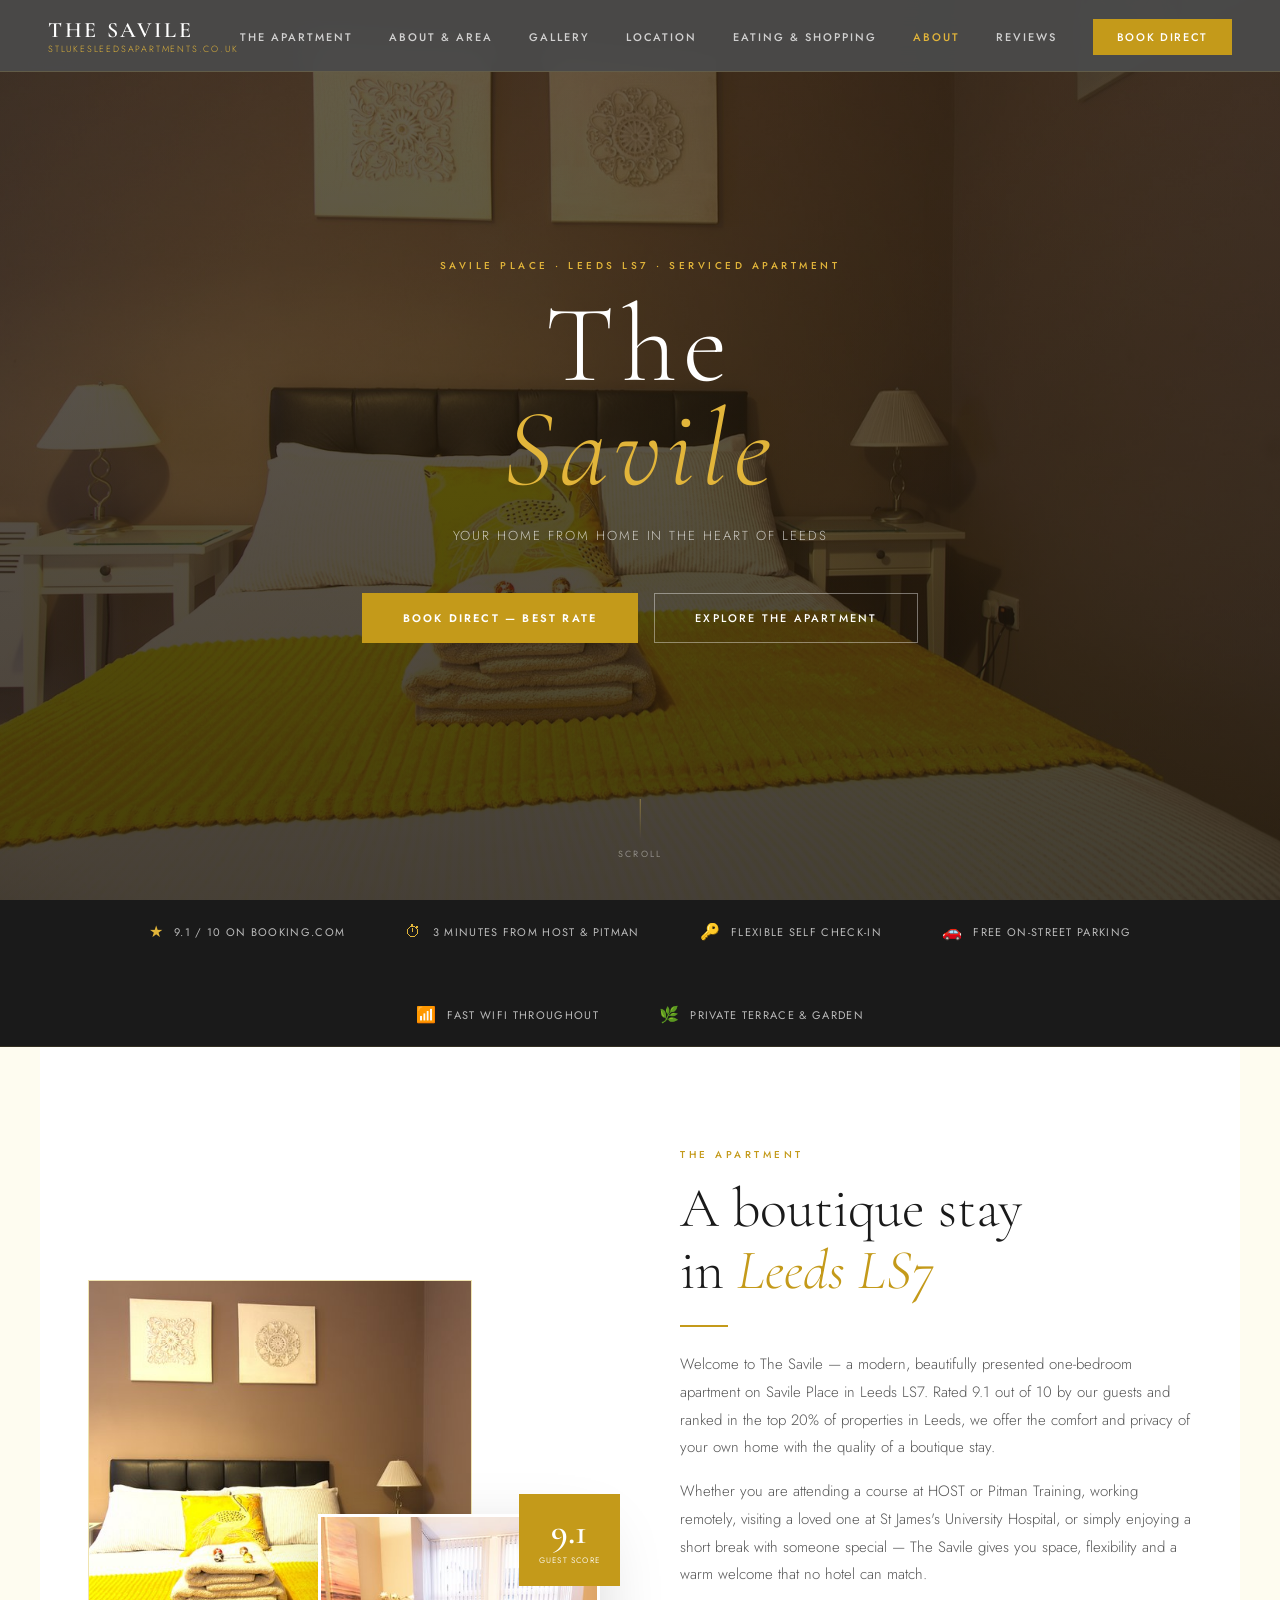
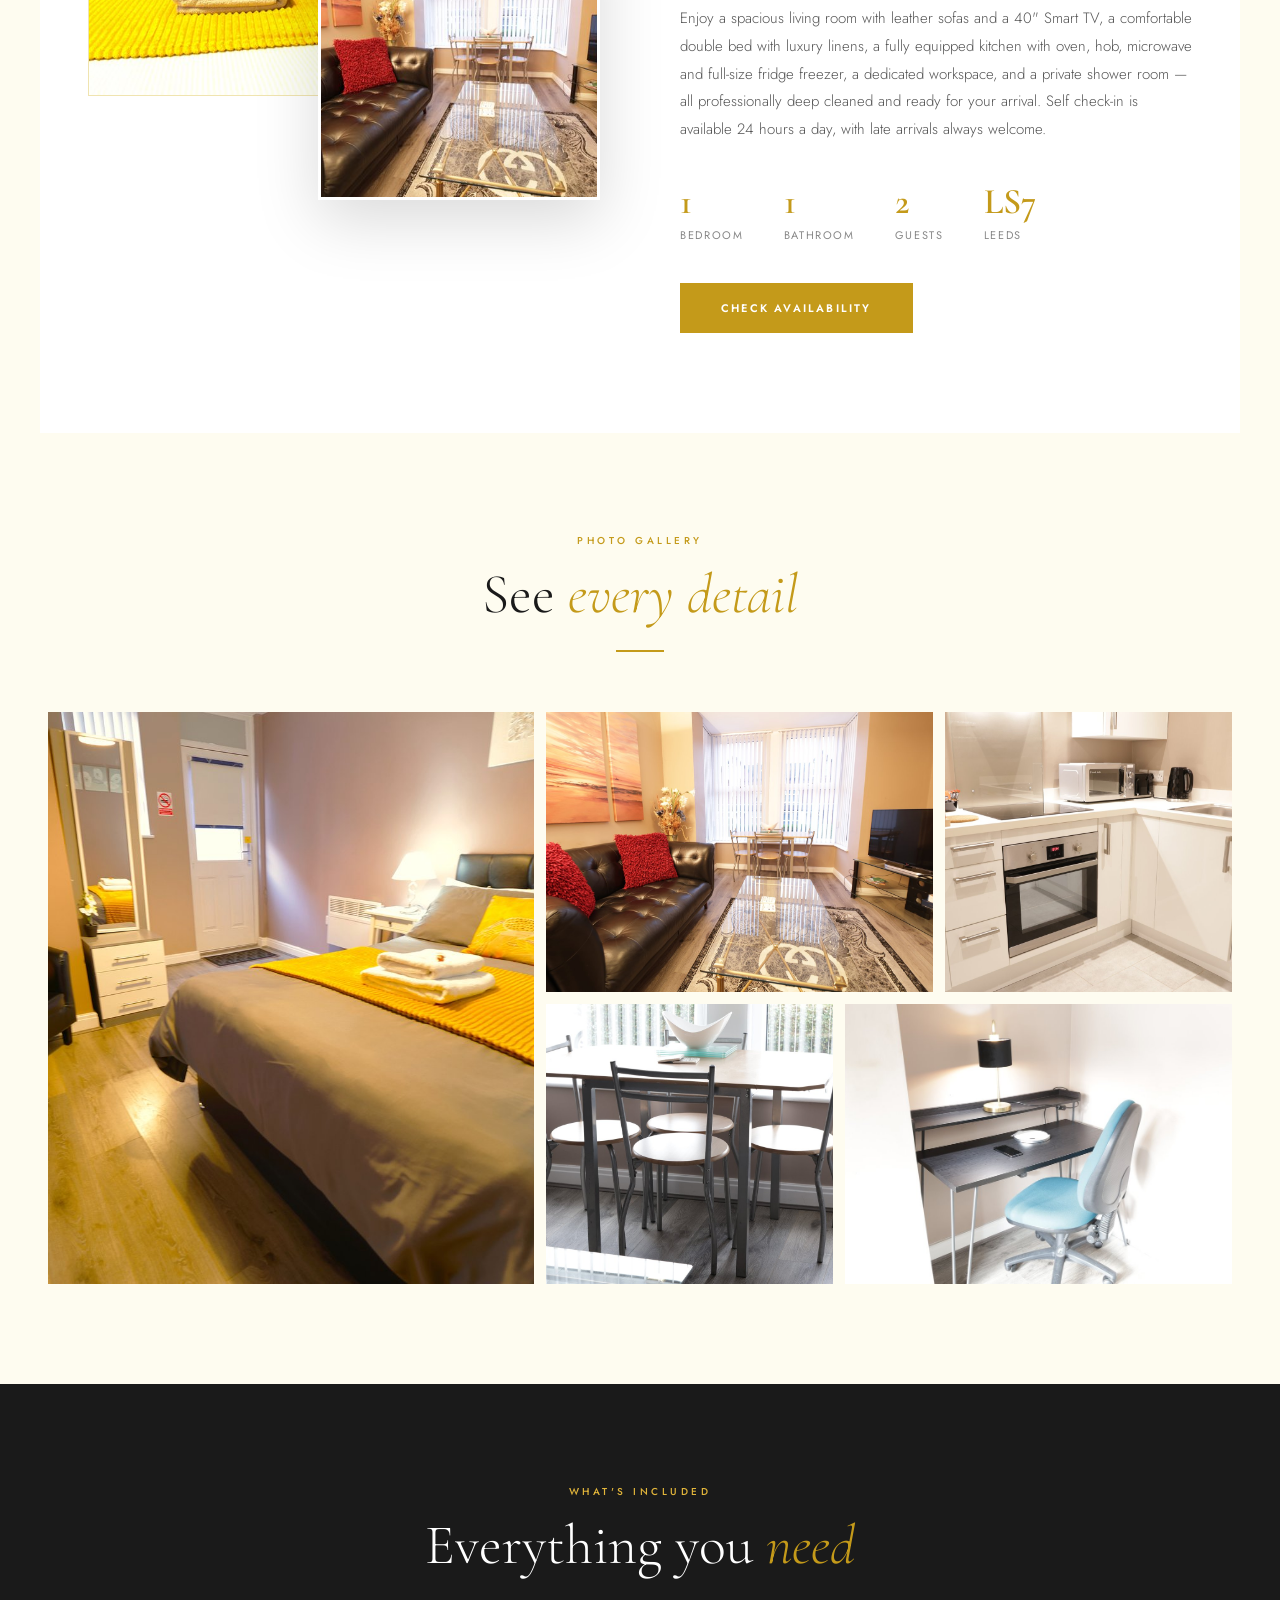
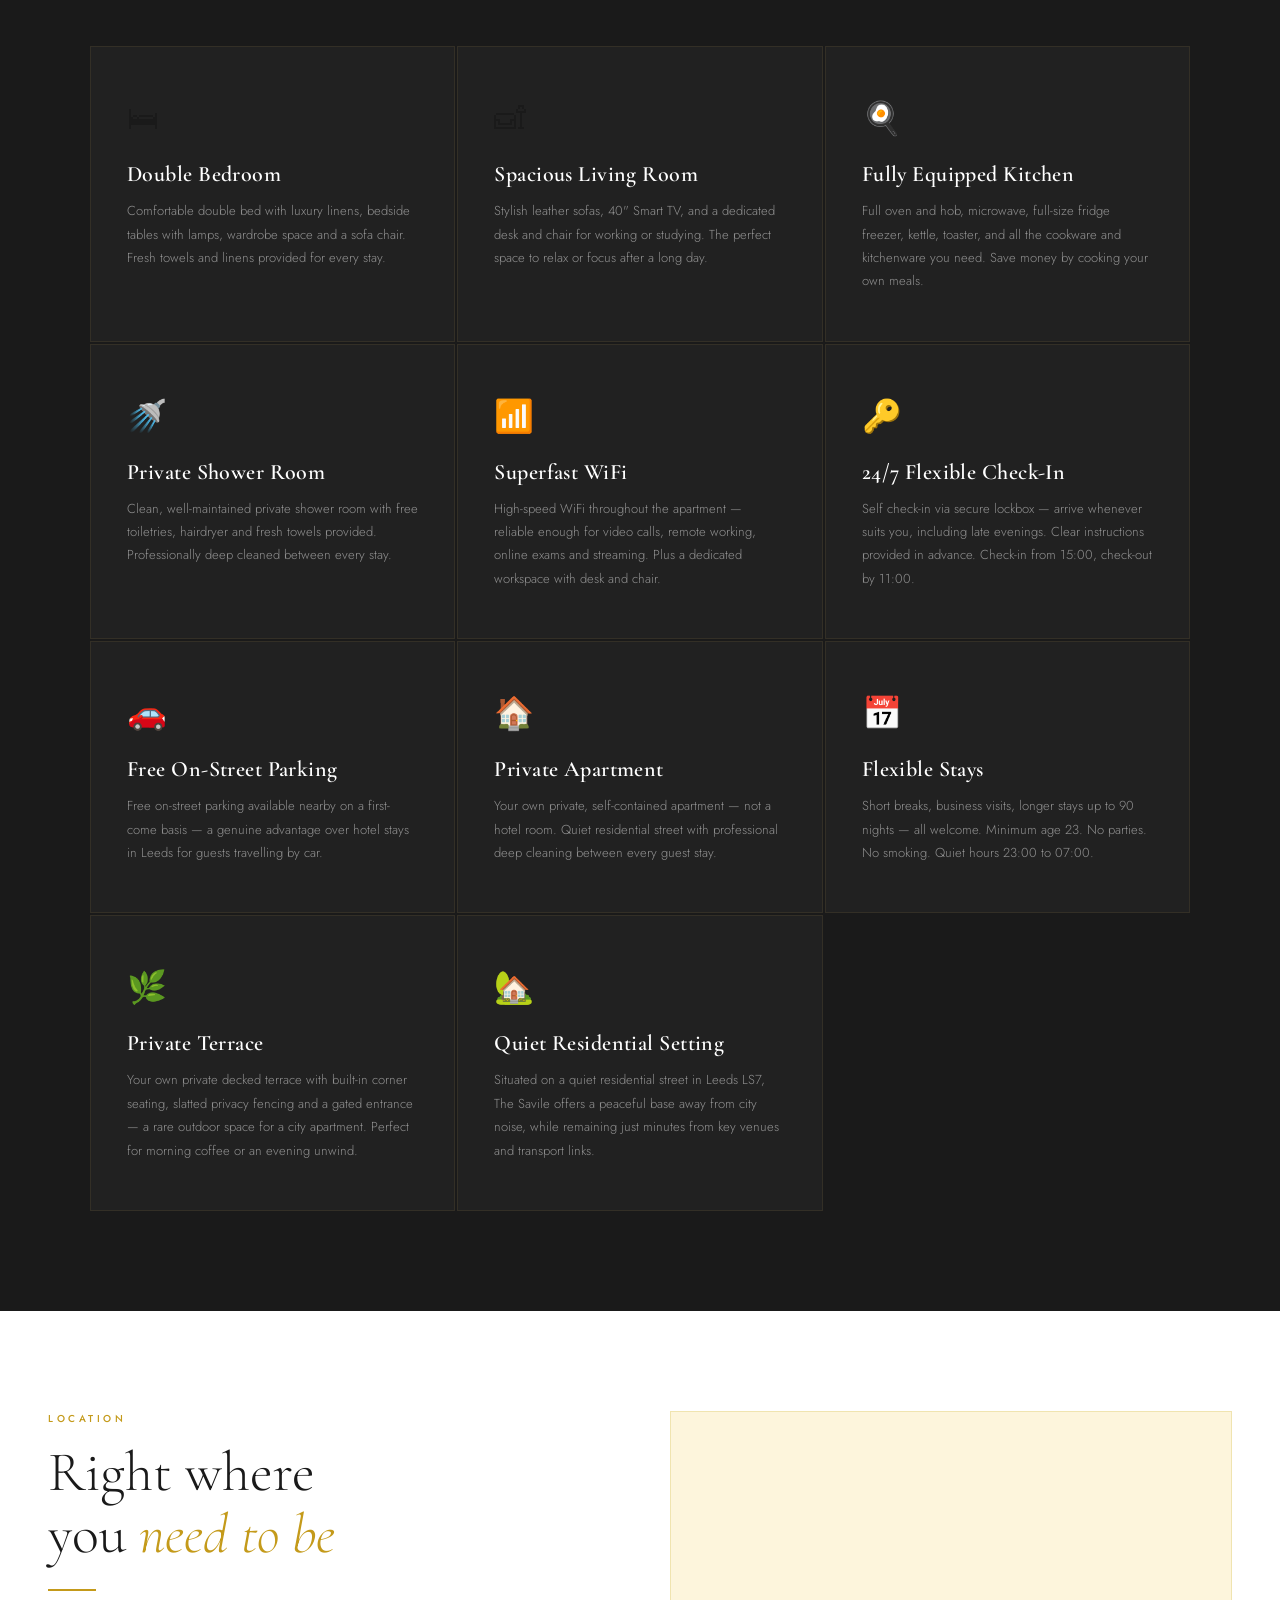
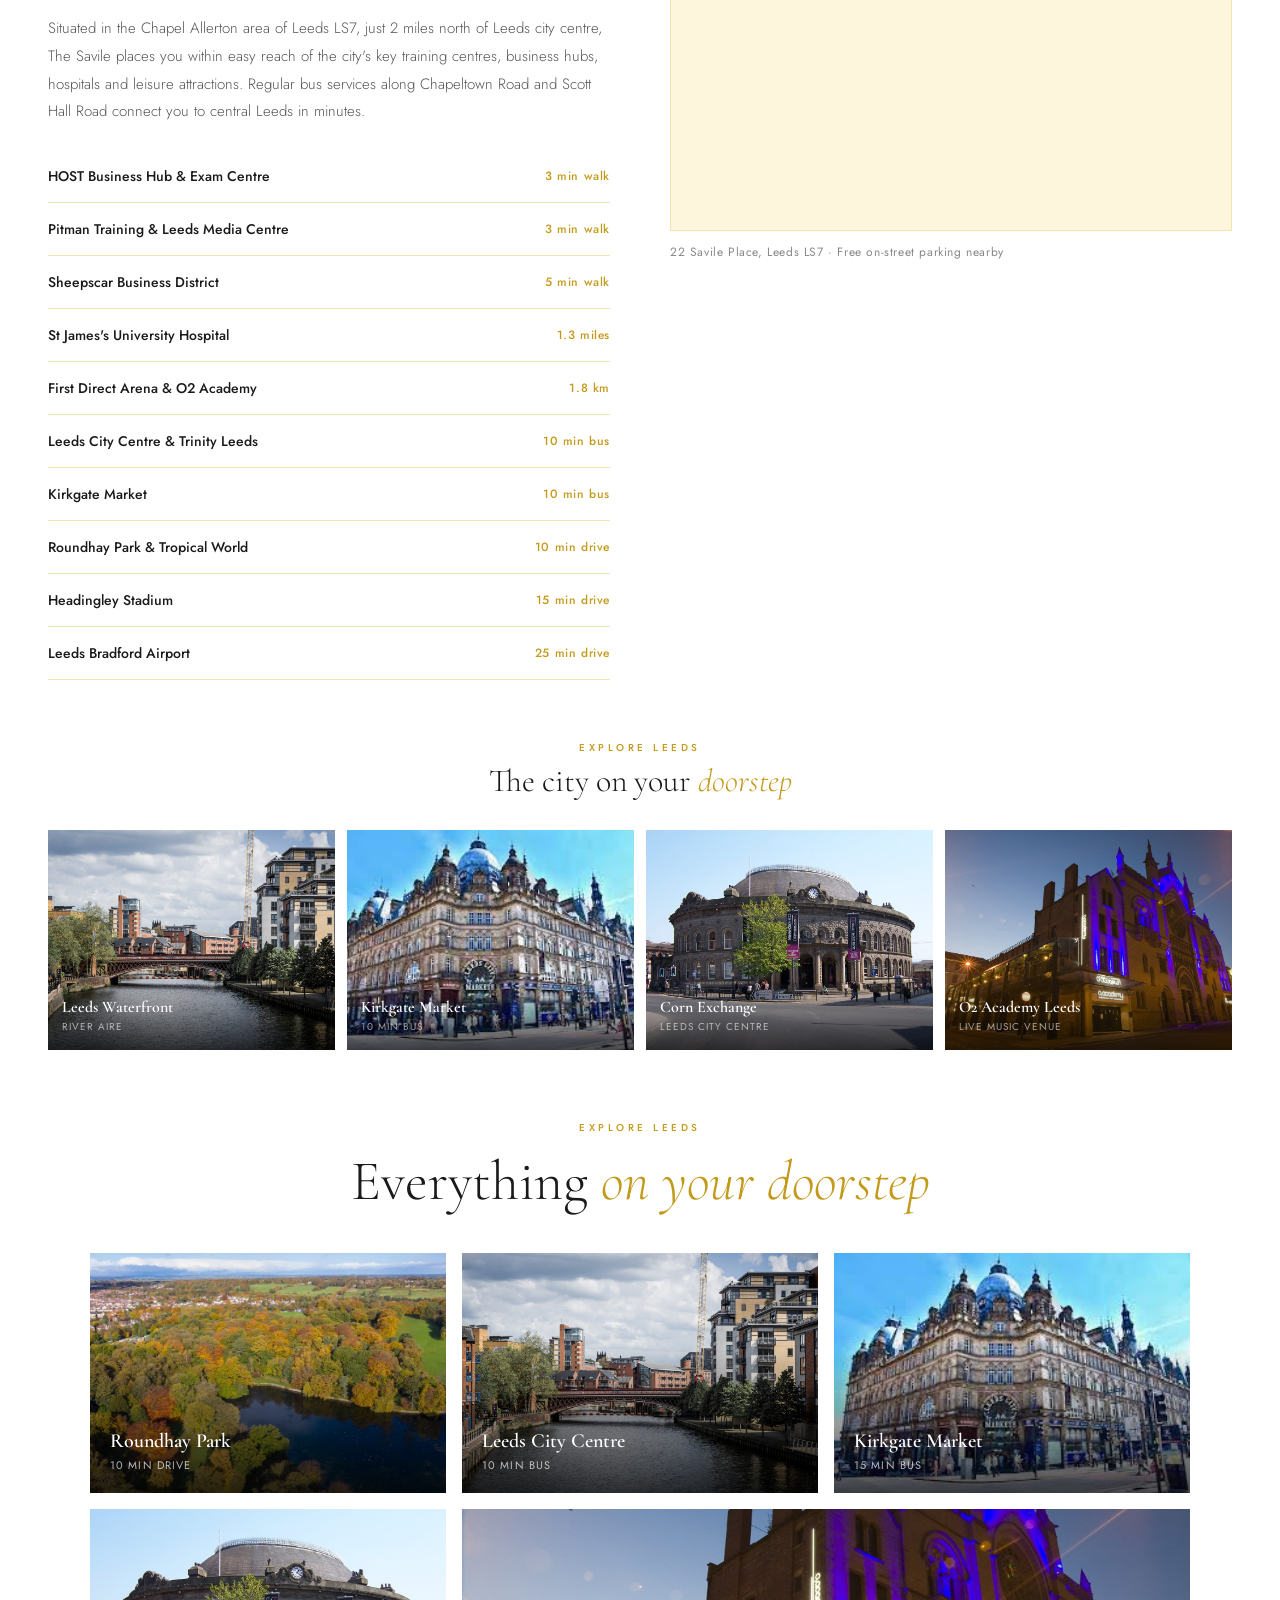
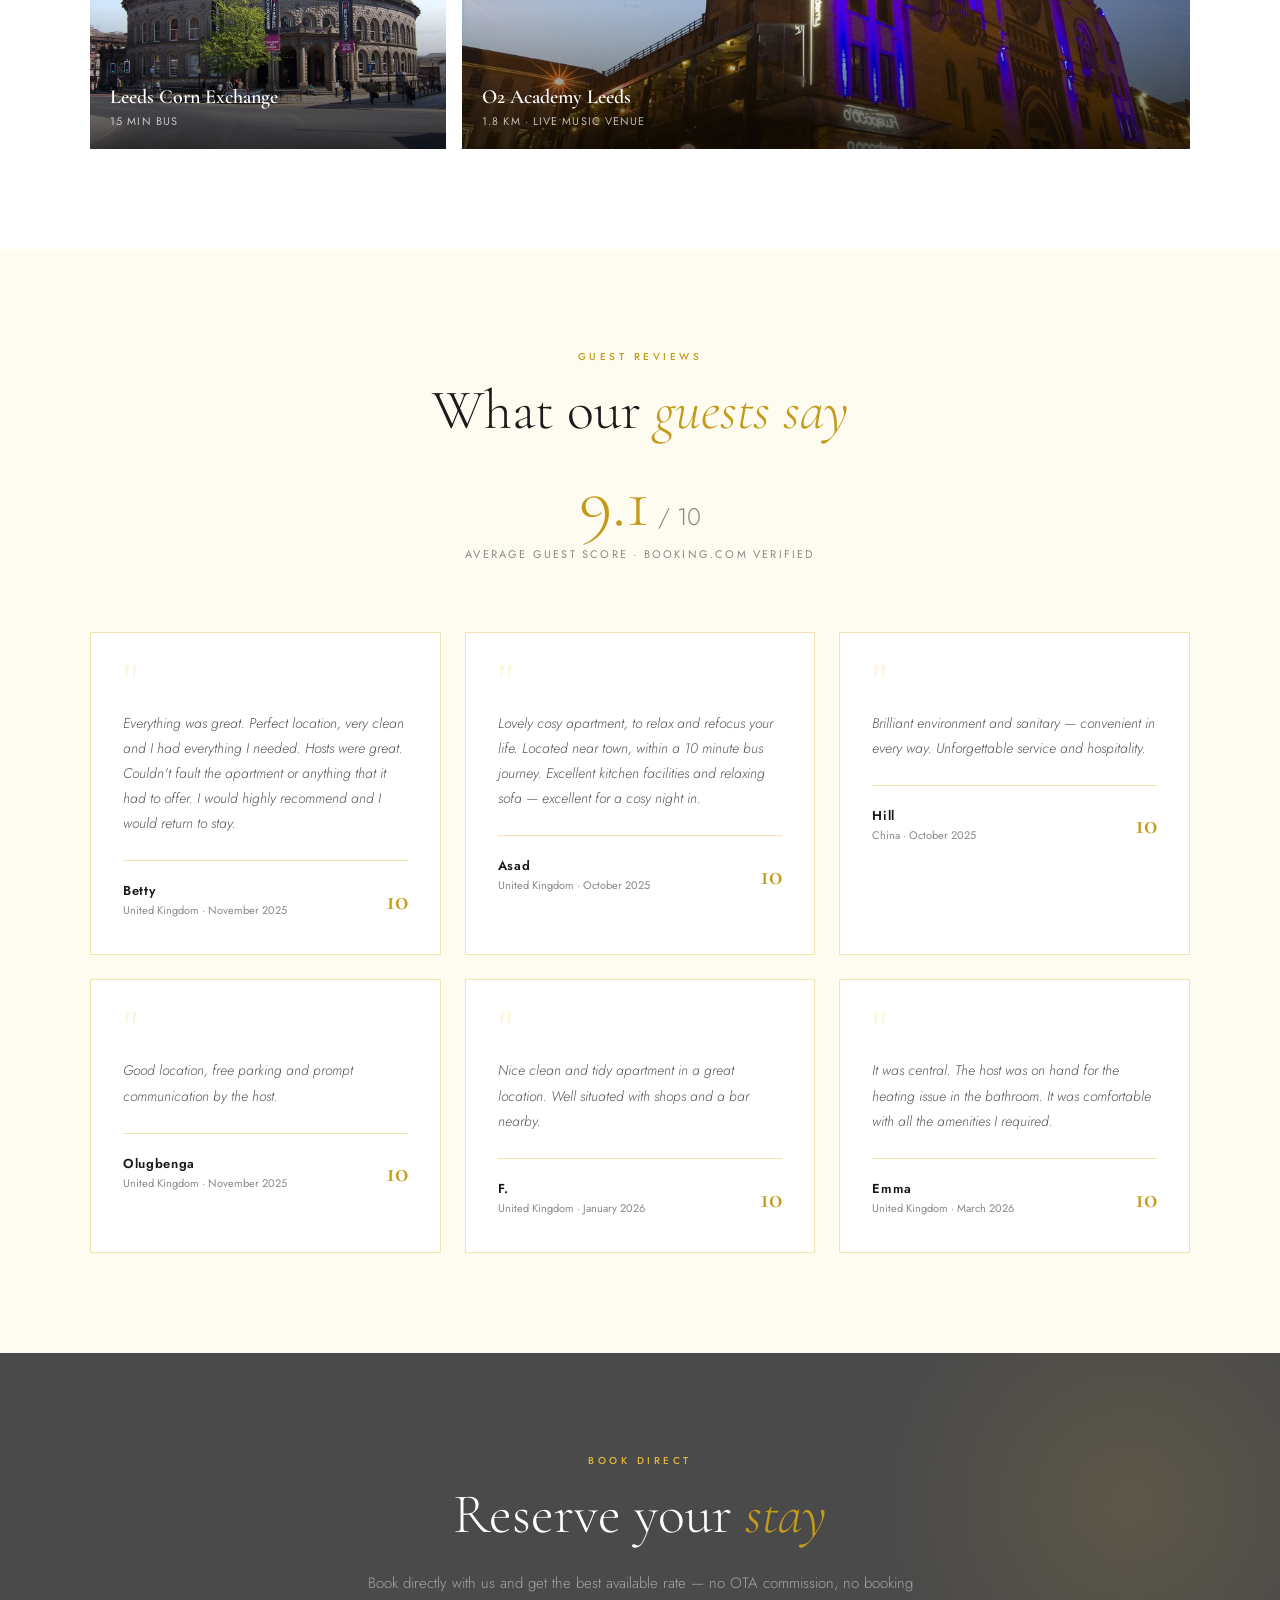
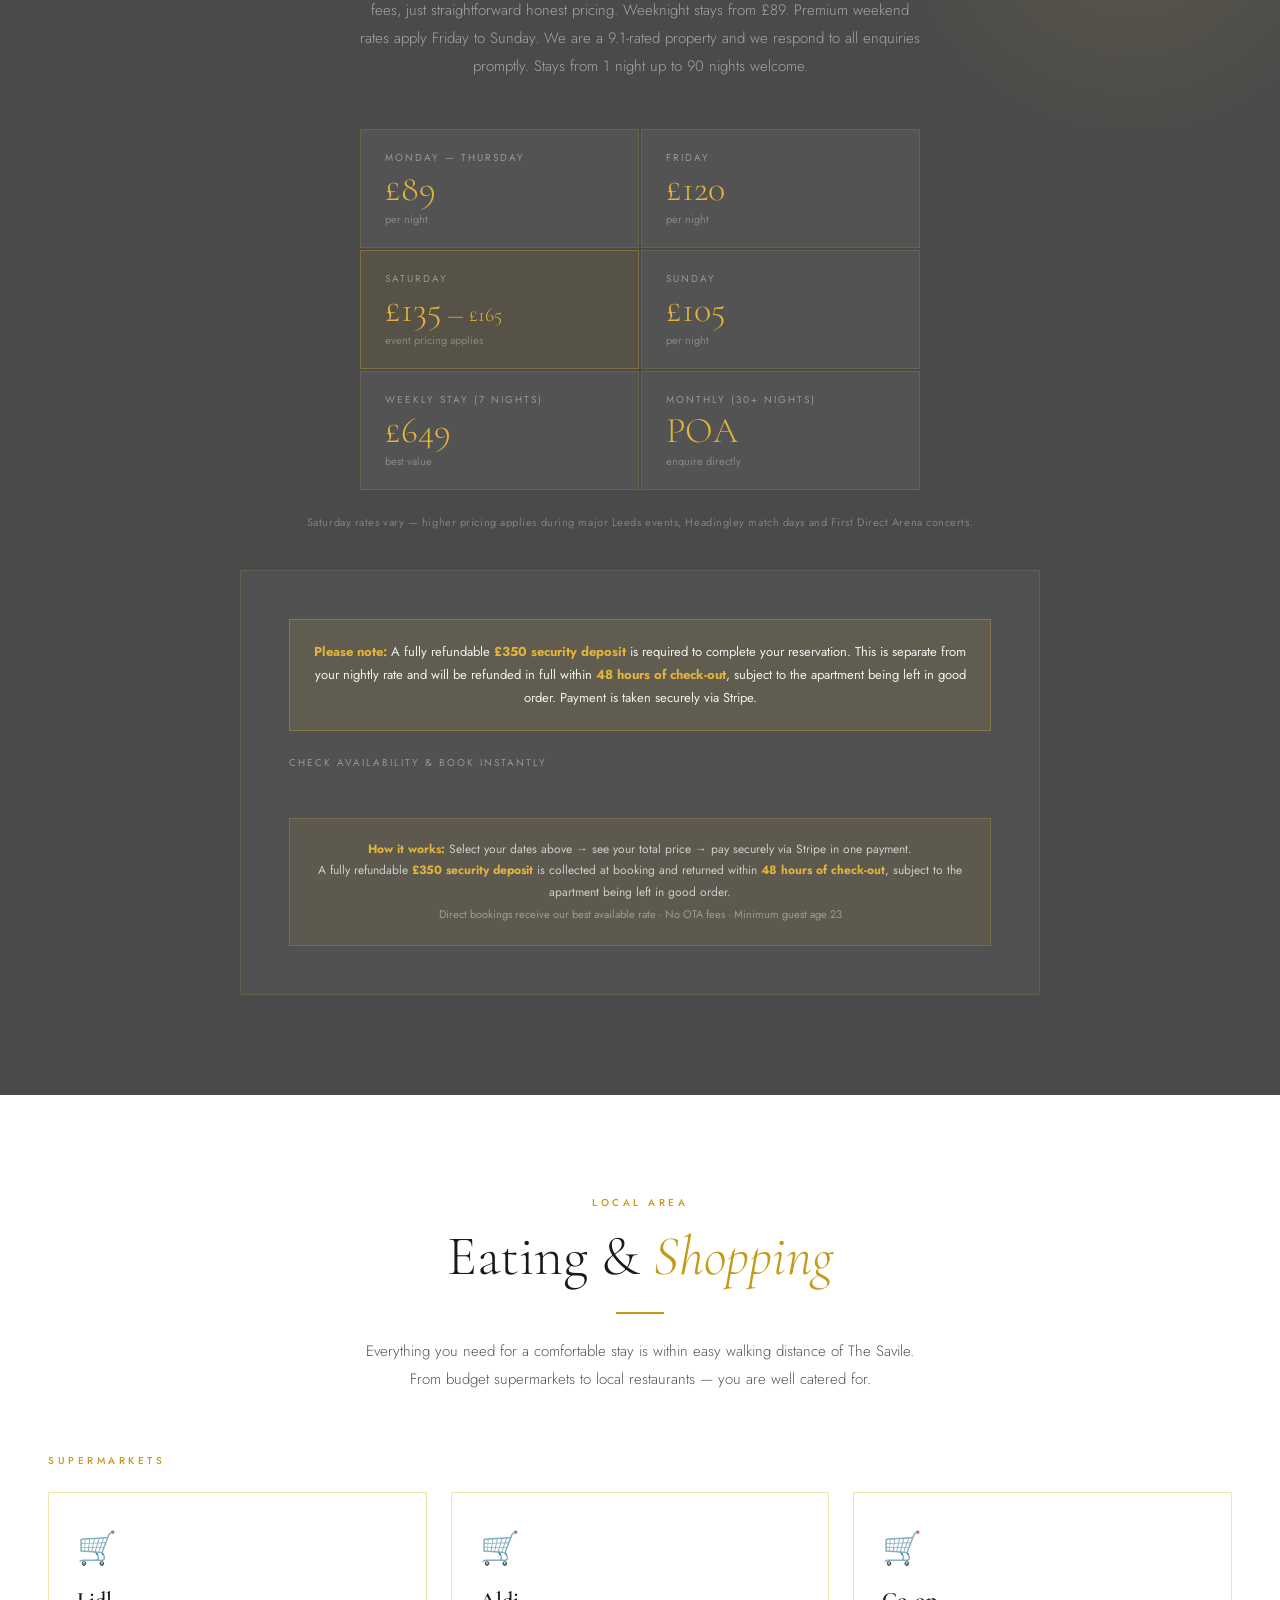
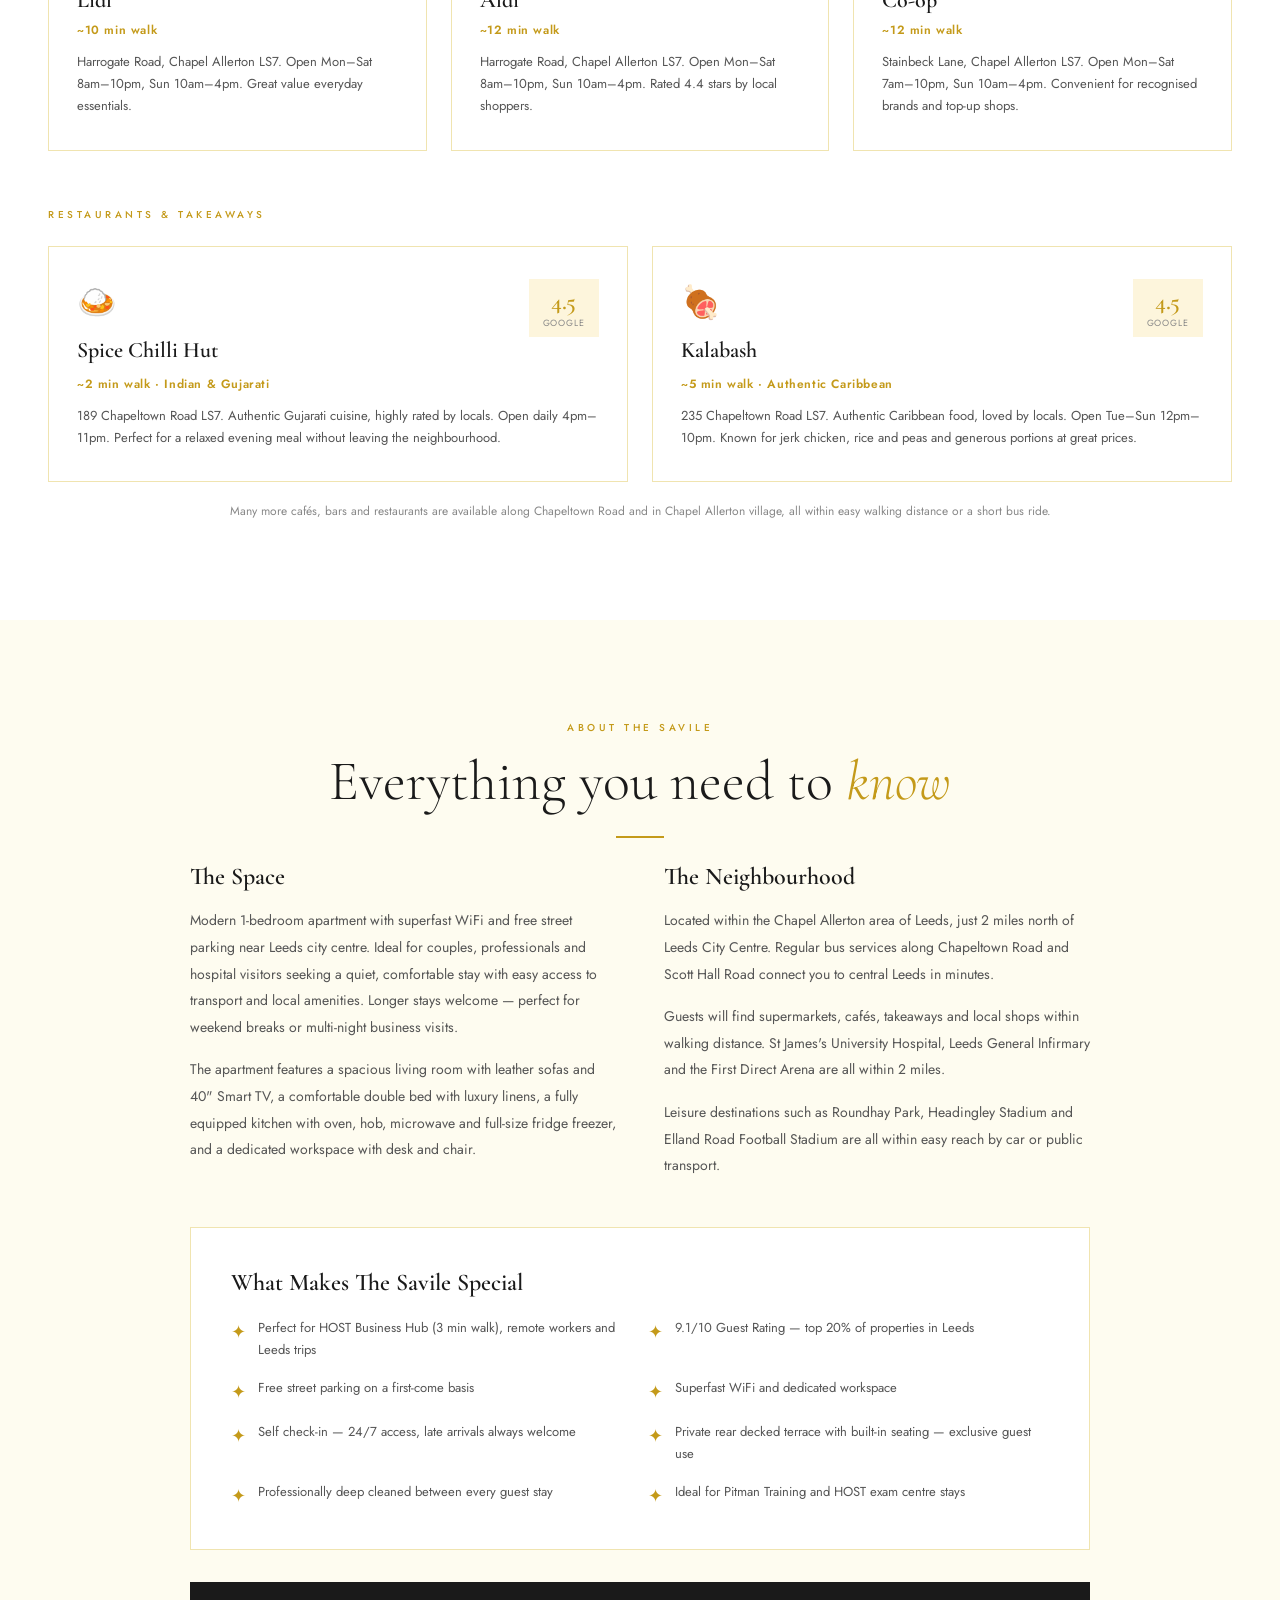
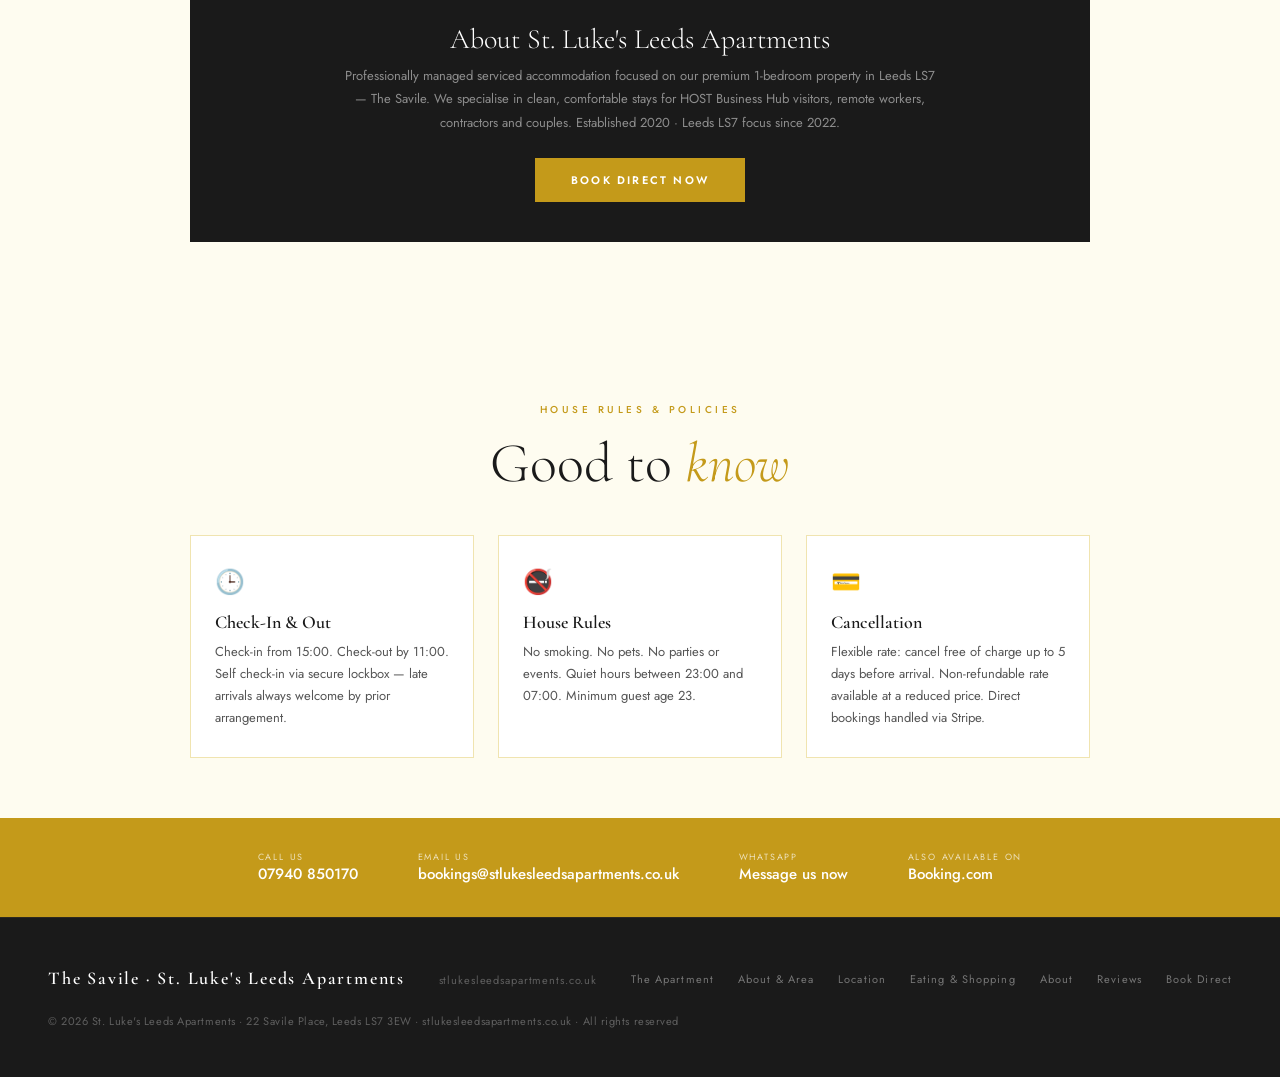
==== commit 1c97b144: "Add files via upload" ====
--- a/index.html
+++ b/index.html
@@ -1408,29 +1408,49 @@
     <p class="section-eyebrow">Book Direct</p>
     <h2 class="section-title" style="color:var(--white);">Reserve your <em>stay</em></h2>
     <p class="section-body">Book directly with us and get the best available rate — no OTA commission, no booking fees, just straightforward honest pricing. Weeknight stays from £89. Premium weekend rates apply Friday to Sunday. We are a 9.1-rated property and we respond to all enquiries promptly. Stays from 1 night up to 90 nights welcome.</p>
-    <div class="booking-price" style="flex-direction:column;gap:16px;">
-      <div style="display:flex;gap:40px;justify-content:center;align-items:flex-end;flex-wrap:wrap;">
-        <div style="text-align:center;">
-          <div style="font-size:10px;letter-spacing:0.2em;text-transform:uppercase;color:rgba(255,255,255,0.4);margin-bottom:6px;">Weeknight Rate</div>
-          <div style="display:flex;align-items:baseline;gap:4px;justify-content:center;">
-            <span style="font-family:'Cormorant Garamond',serif;font-size:60px;font-weight:300;color:var(--gold-light);line-height:1;">£89</span>
-            <span style="font-size:14px;color:rgba(255,255,255,0.4);">per night</span>
-          </div>
-          <div style="font-size:11px;color:rgba(255,255,255,0.3);margin-top:4px;">Monday — Thursday</div>
-        </div>
-        <div style="width:1px;height:60px;background:rgba(201,168,76,0.2);align-self:center;"></div>
-        <div style="text-align:center;">
-          <div style="font-size:10px;letter-spacing:0.2em;text-transform:uppercase;color:rgba(255,255,255,0.4);margin-bottom:6px;">Weekend Rate</div>
-          <div style="display:flex;align-items:baseline;gap:4px;justify-content:center;">
-            <span style="font-family:'Cormorant Garamond',serif;font-size:60px;font-weight:300;color:var(--gold-light);line-height:1;">£105</span>
-            <span style="font-size:14px;color:rgba(255,255,255,0.4);">per night</span>
-          </div>
-          <div style="font-size:11px;color:rgba(255,255,255,0.3);margin-top:4px;">Friday — Sunday</div>
-        </div>
-      </div>
-      <p style="font-size:11px;color:rgba(255,255,255,0.3);letter-spacing:0.05em;">Book direct for our best available rate &mdash; no booking fees, no OTA commission.</p>
+    <div style="margin:32px 0;">
+      <div style="display:grid;grid-template-columns:repeat(2,1fr);gap:2px;max-width:560px;margin:0 auto 24px;">
+        <div style="background:rgba(255,255,255,0.05);border:1px solid rgba(226,181,58,0.15);padding:20px 24px;text-align:left;">
+          <div style="font-size:10px;letter-spacing:0.2em;text-transform:uppercase;color:rgba(255,255,255,0.4);margin-bottom:6px;">Monday — Thursday</div>
+          <div style="font-family:'Cormorant Garamond',serif;font-size:36px;font-weight:300;color:var(--gold-light);line-height:1;">£89</div>
+          <div style="font-size:11px;color:rgba(255,255,255,0.3);margin-top:4px;">per night</div>
+        </div>
+        <div style="background:rgba(255,255,255,0.05);border:1px solid rgba(226,181,58,0.15);padding:20px 24px;text-align:left;">
+          <div style="font-size:10px;letter-spacing:0.2em;text-transform:uppercase;color:rgba(255,255,255,0.4);margin-bottom:6px;">Friday</div>
+          <div style="font-family:'Cormorant Garamond',serif;font-size:36px;font-weight:300;color:var(--gold-light);line-height:1;">£120</div>
+          <div style="font-size:11px;color:rgba(255,255,255,0.3);margin-top:4px;">per night</div>
+        </div>
+        <div style="background:rgba(226,181,58,0.08);border:1px solid rgba(226,181,58,0.3);padding:20px 24px;text-align:left;">
+          <div style="font-size:10px;letter-spacing:0.2em;text-transform:uppercase;color:rgba(255,255,255,0.4);margin-bottom:6px;">Saturday</div>
+          <div style="font-family:'Cormorant Garamond',serif;font-size:36px;font-weight:300;color:var(--gold-light);line-height:1;">£135<span style="font-size:20px;"> — £165</span></div>
+          <div style="font-size:11px;color:rgba(255,255,255,0.3);margin-top:4px;">event pricing applies</div>
+        </div>
+        <div style="background:rgba(255,255,255,0.05);border:1px solid rgba(226,181,58,0.15);padding:20px 24px;text-align:left;">
+          <div style="font-size:10px;letter-spacing:0.2em;text-transform:uppercase;color:rgba(255,255,255,0.4);margin-bottom:6px;">Sunday</div>
+          <div style="font-family:'Cormorant Garamond',serif;font-size:36px;font-weight:300;color:var(--gold-light);line-height:1;">£105</div>
+          <div style="font-size:11px;color:rgba(255,255,255,0.3);margin-top:4px;">per night</div>
+        </div>
+        <div style="background:rgba(255,255,255,0.05);border:1px solid rgba(226,181,58,0.15);padding:20px 24px;text-align:left;">
+          <div style="font-size:10px;letter-spacing:0.2em;text-transform:uppercase;color:rgba(255,255,255,0.4);margin-bottom:6px;">Weekly Stay (7 nights)</div>
+          <div style="font-family:'Cormorant Garamond',serif;font-size:36px;font-weight:300;color:var(--gold-light);line-height:1;">£649</div>
+          <div style="font-size:11px;color:rgba(255,255,255,0.3);margin-top:4px;">best value</div>
+        </div>
+        <div style="background:rgba(255,255,255,0.05);border:1px solid rgba(226,181,58,0.15);padding:20px 24px;text-align:left;">
+          <div style="font-size:10px;letter-spacing:0.2em;text-transform:uppercase;color:rgba(255,255,255,0.4);margin-bottom:6px;">Monthly (30+ nights)</div>
+          <div style="font-family:'Cormorant Garamond',serif;font-size:36px;font-weight:300;color:var(--gold-light);line-height:1;">POA</div>
+          <div style="font-size:11px;color:rgba(255,255,255,0.3);margin-top:4px;">enquire directly</div>
+        </div>
+      </div>
+      <p style="font-size:11px;color:rgba(255,255,255,0.3);text-align:center;letter-spacing:0.05em;">Saturday rates vary — higher pricing applies during major Leeds events, Headingley match days and First Direct Arena concerts.</p>
     </div>
     <div class="booking-form">
+      <!-- DEPOSIT NOTICE -->
+      <div style="background:rgba(226,181,58,0.1);border:1px solid rgba(226,181,58,0.3);padding:20px 24px;margin-bottom:24px;">
+        <p style="font-size:13px;color:rgba(255,255,255,0.9);line-height:1.8;text-align:center;">
+          <strong style="color:var(--gold-light);">Please note:</strong> A fully refundable <strong style="color:var(--gold-light);">£350 security deposit</strong> is required to complete your reservation. This is separate from your nightly rate and will be refunded in full within <strong style="color:var(--gold-light);">48 hours of check-out</strong>, subject to the apartment being left in good order. Payment is taken securely via Stripe.
+        </p>
+      </div>
+
       <!-- SMOOBU FULL BOOKING ENGINE -->
       <div style="margin-bottom:32px;">
         <p style="font-size:10px;letter-spacing:0.2em;text-transform:uppercase;color:rgba(255,255,255,0.4);margin-bottom:16px;">Check Availability &amp; Book Instantly</p>
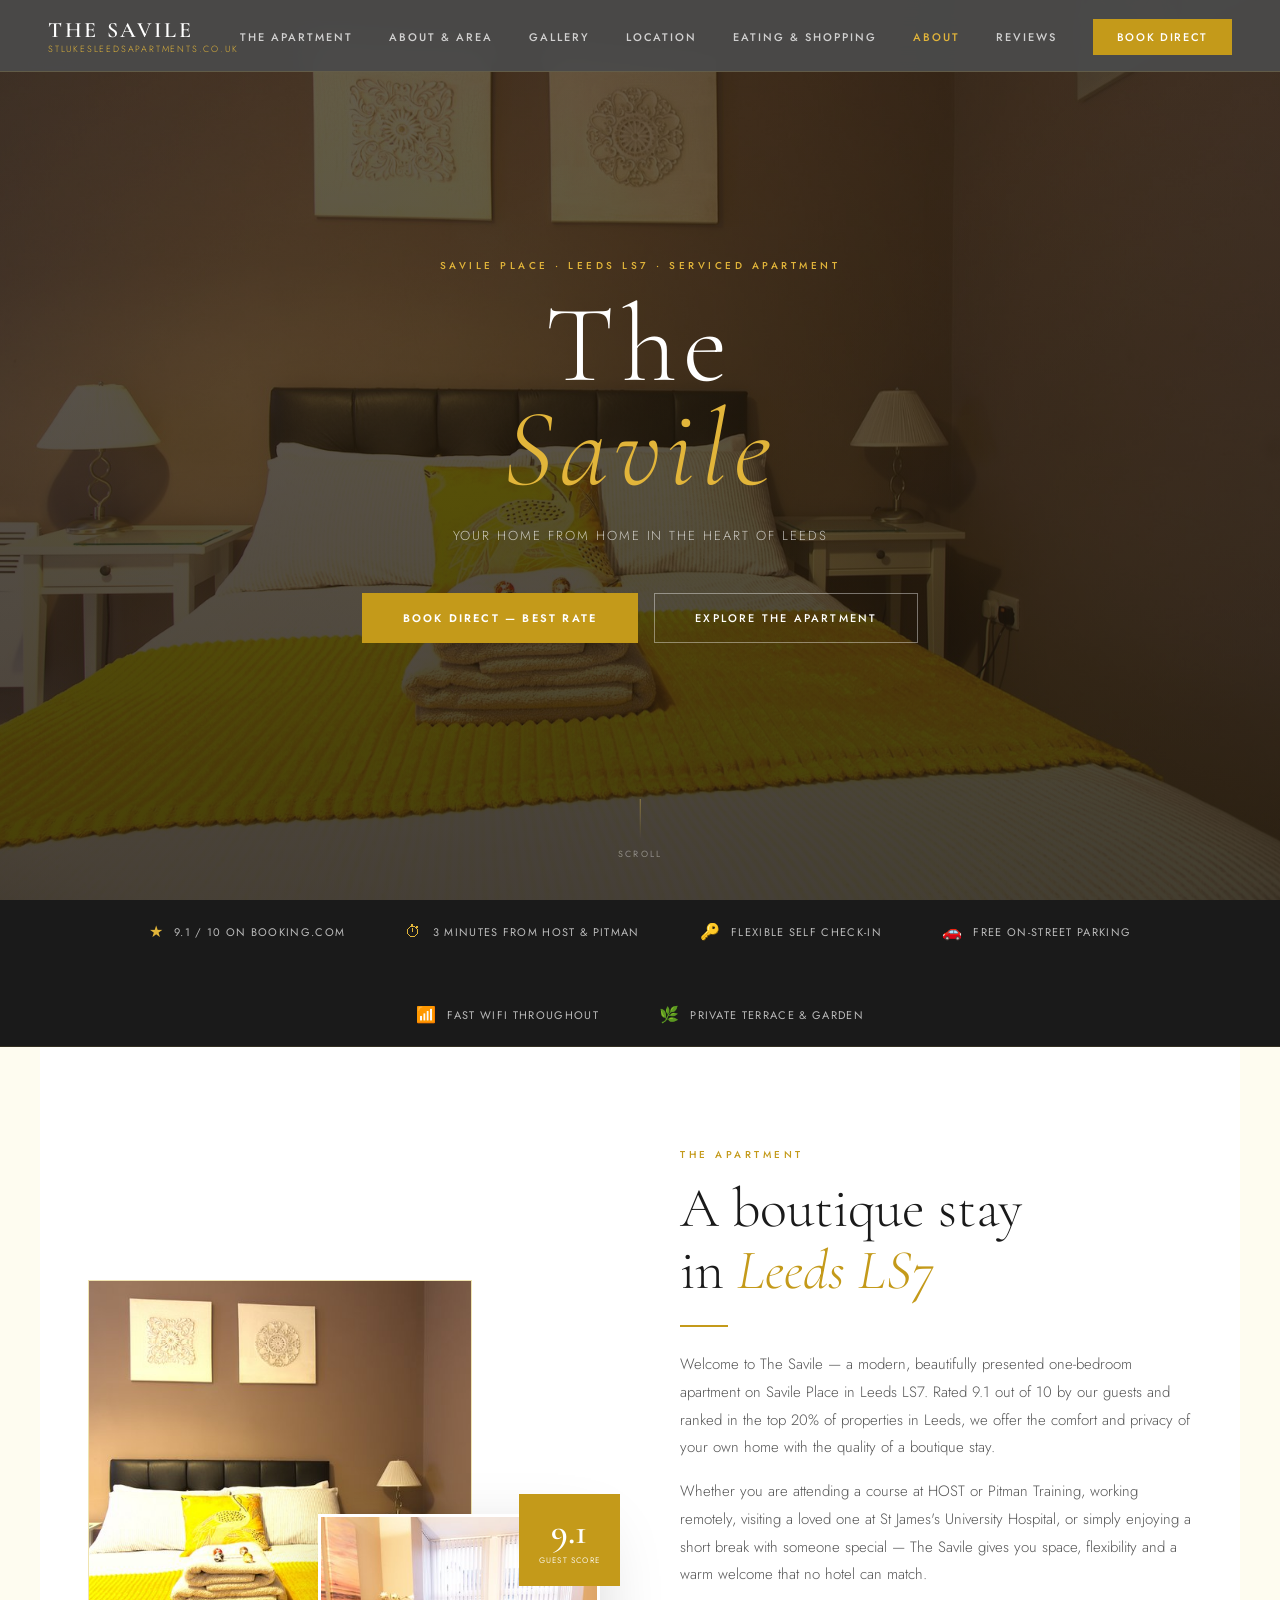
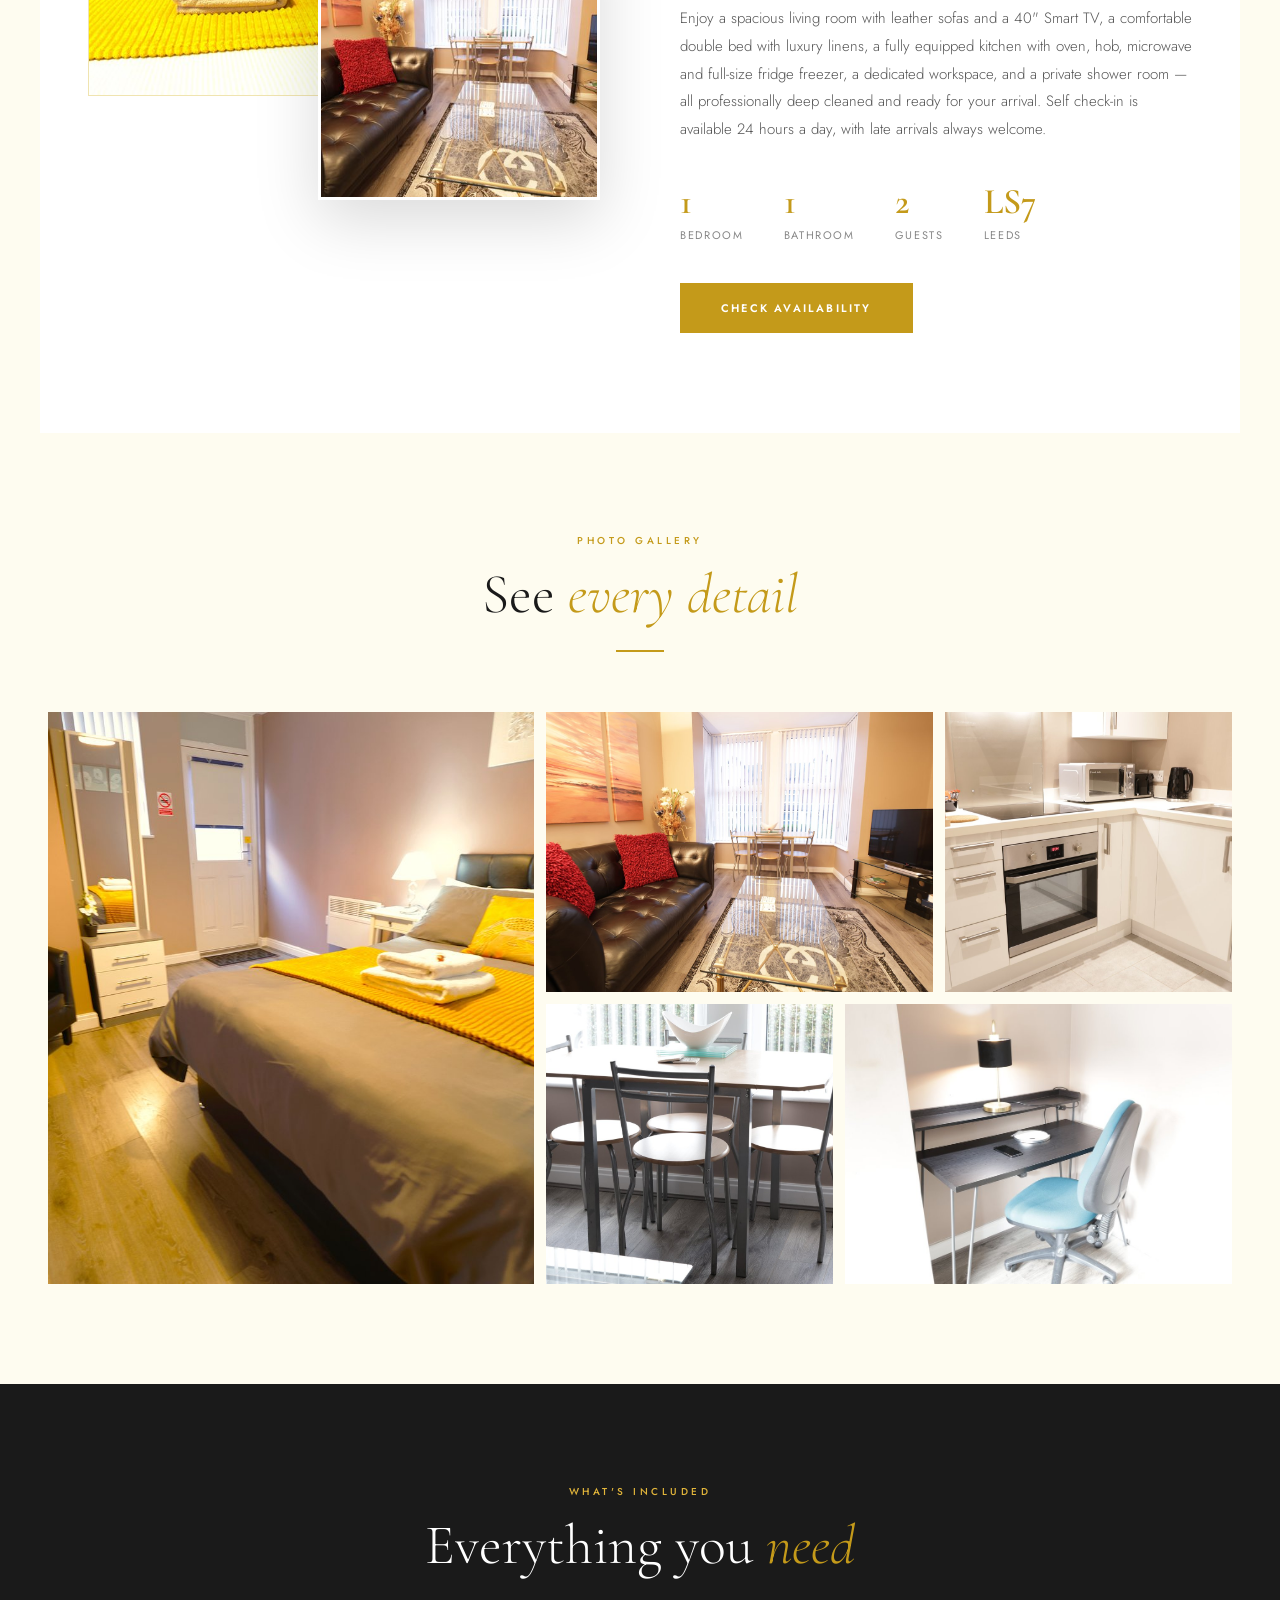
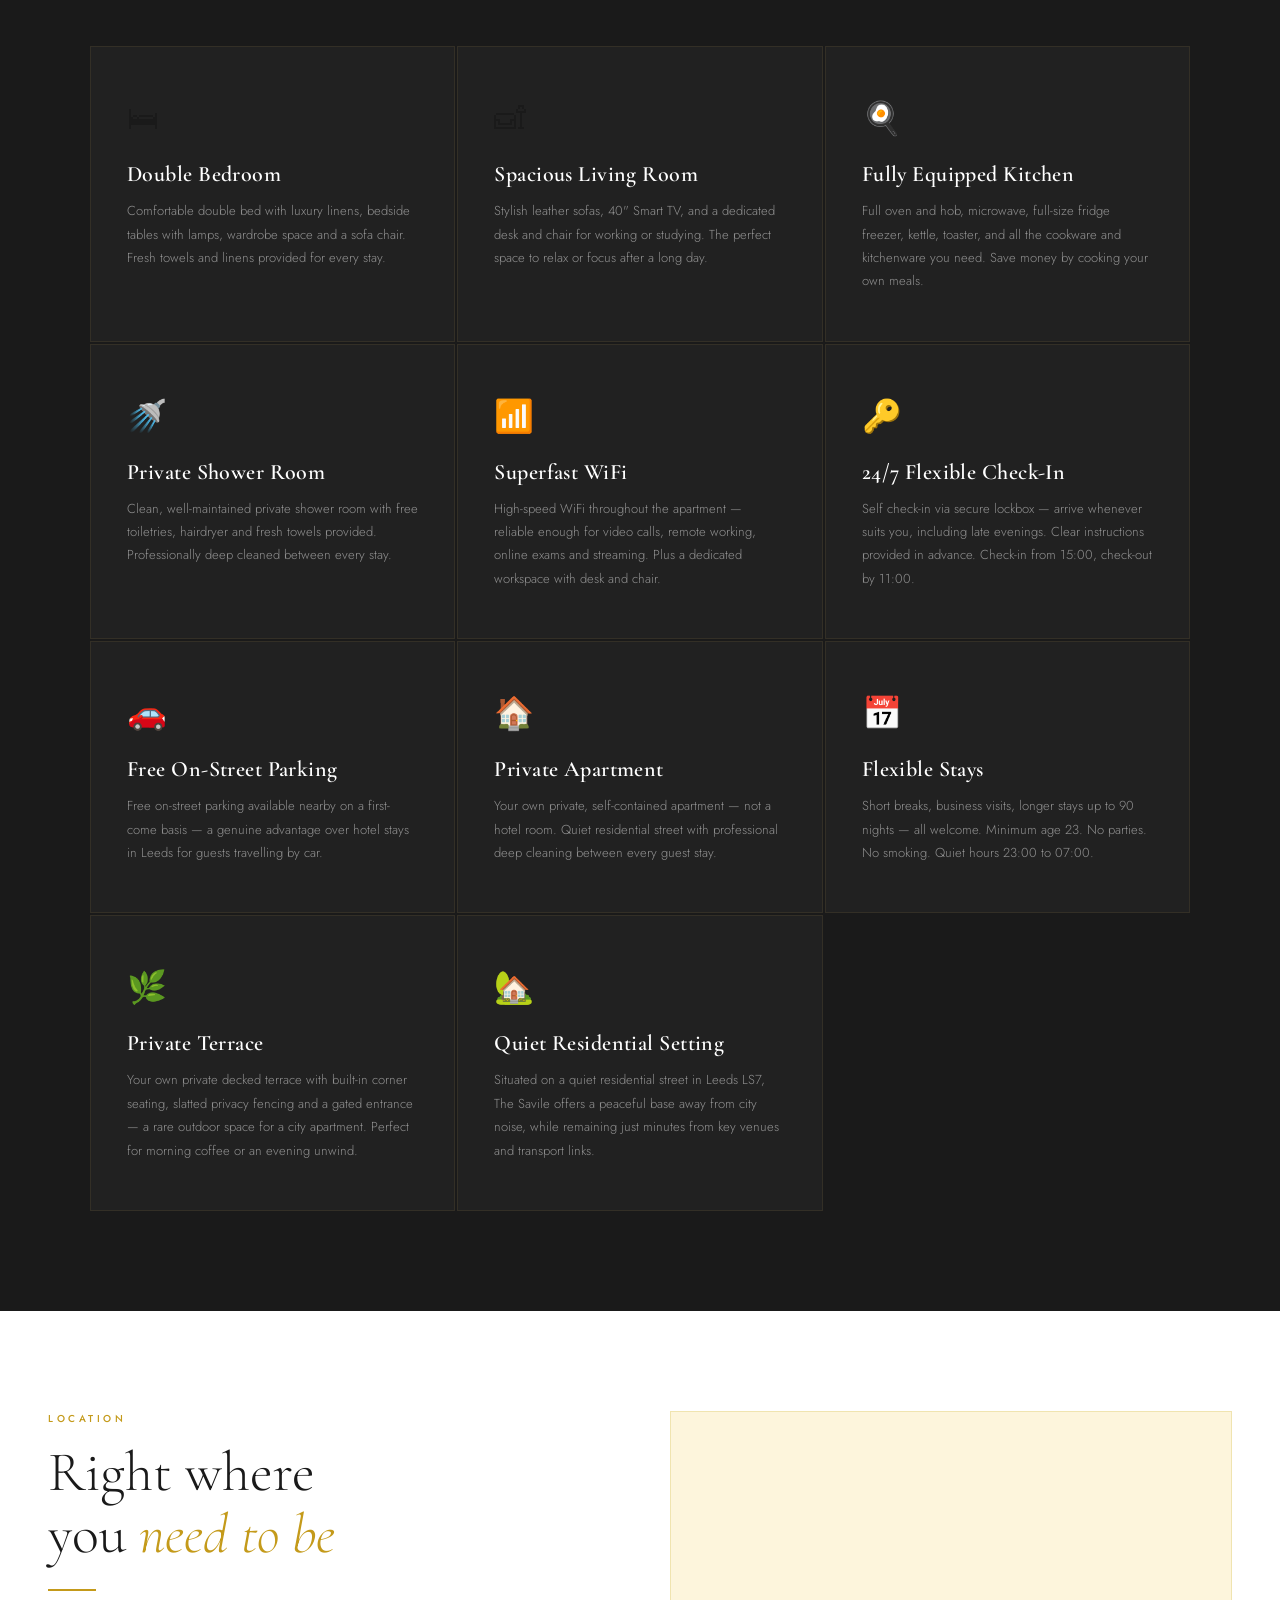
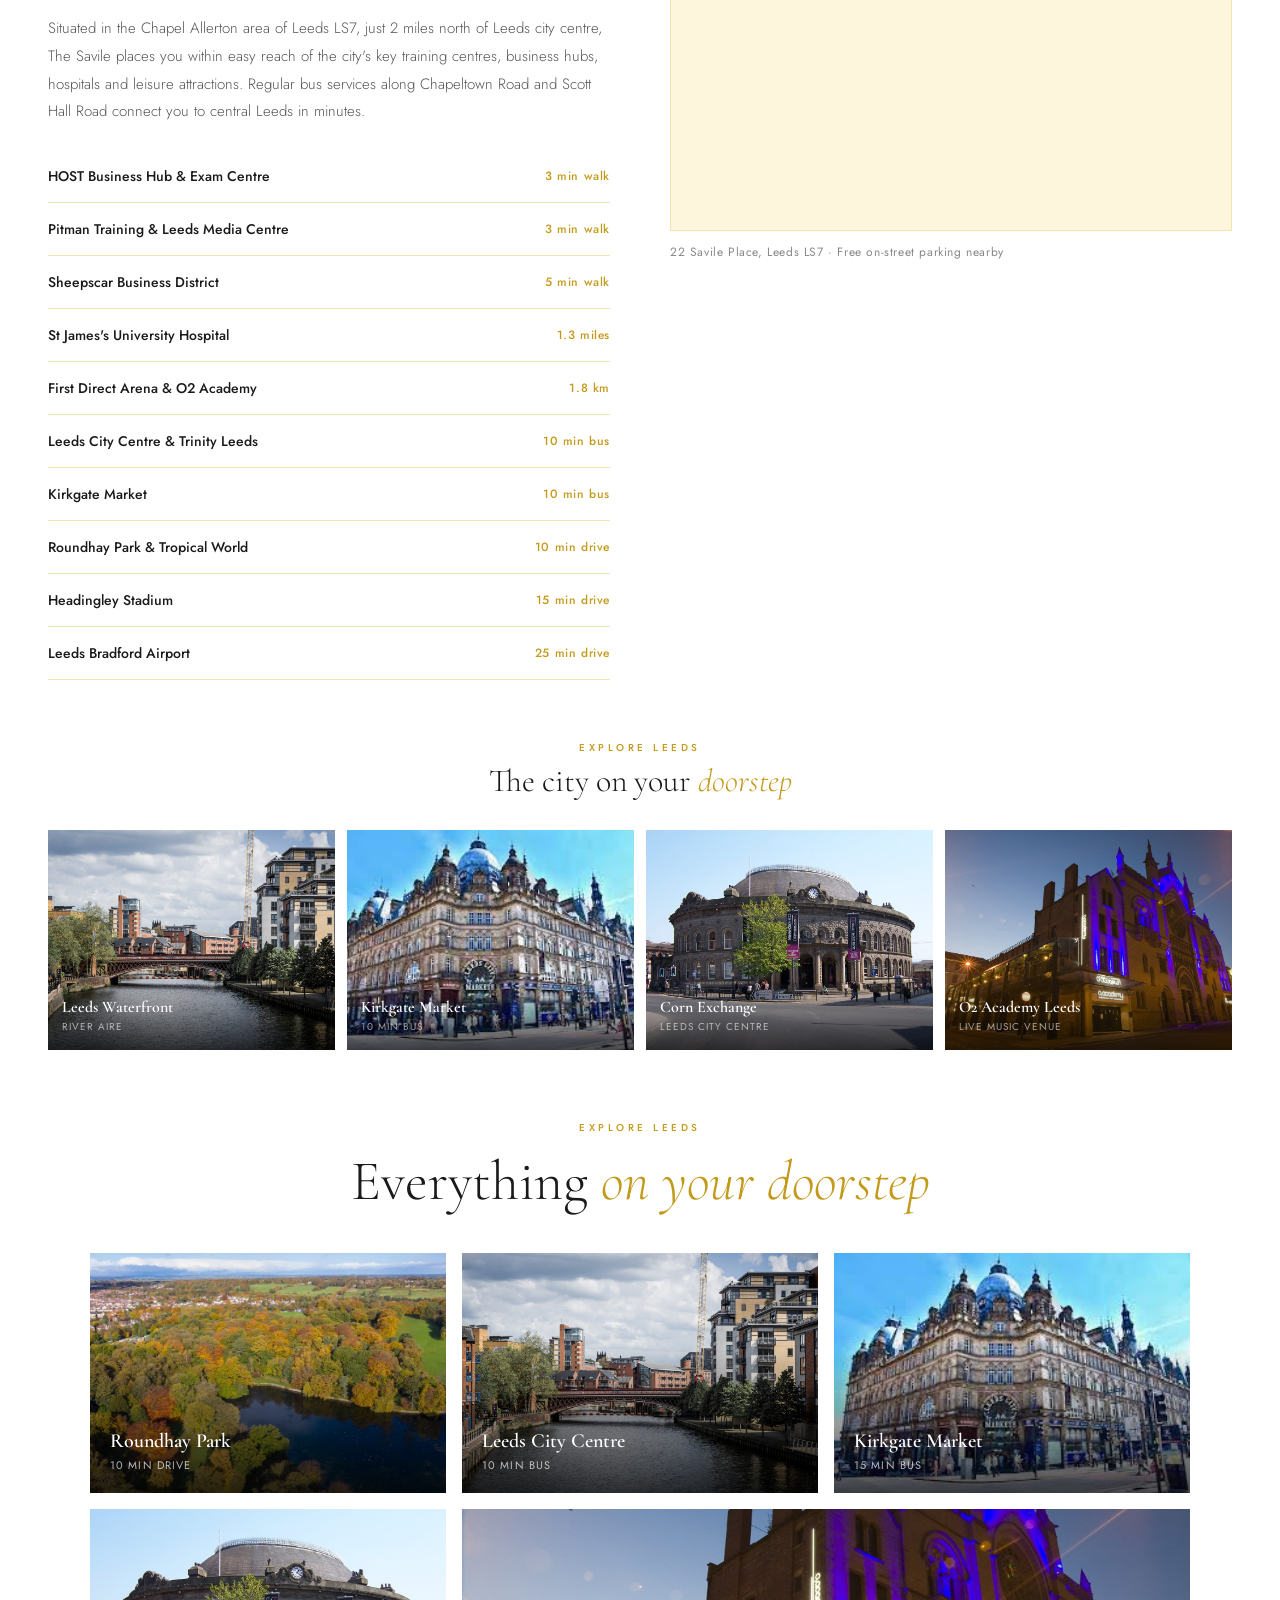
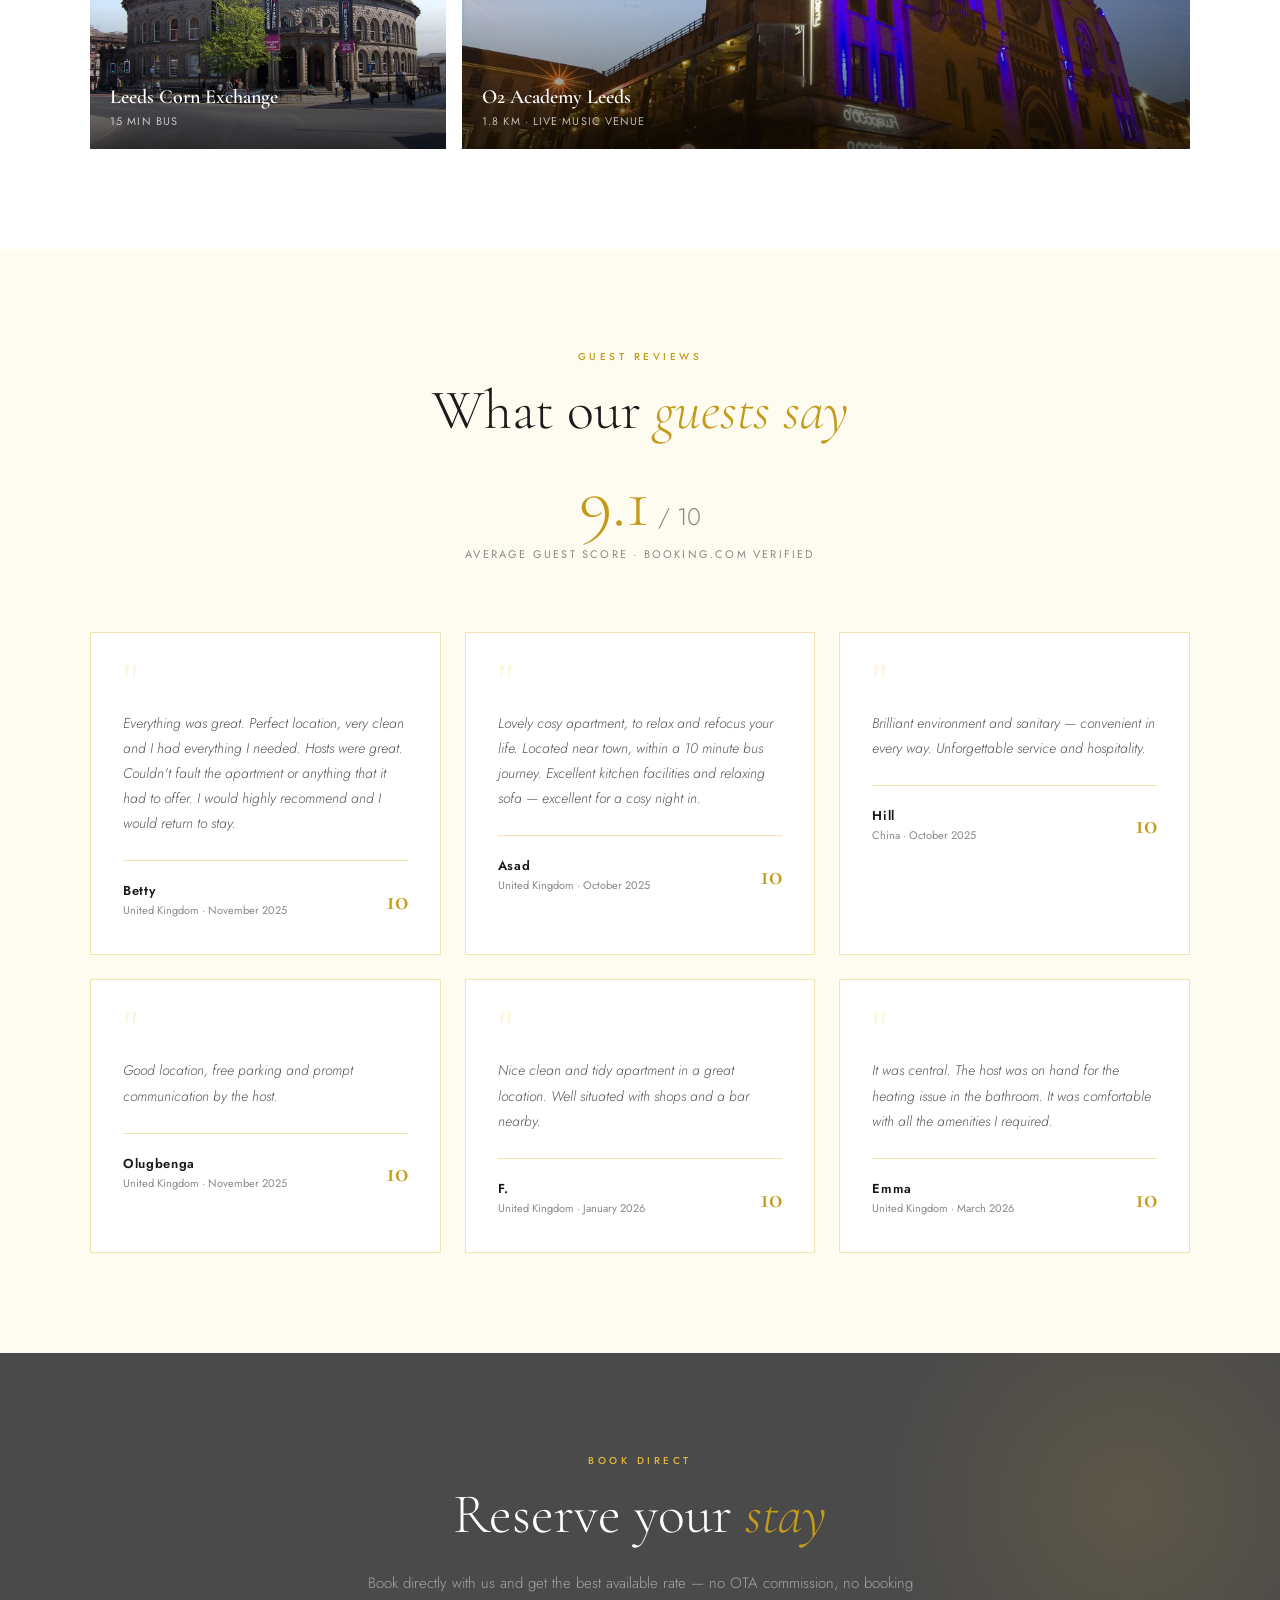
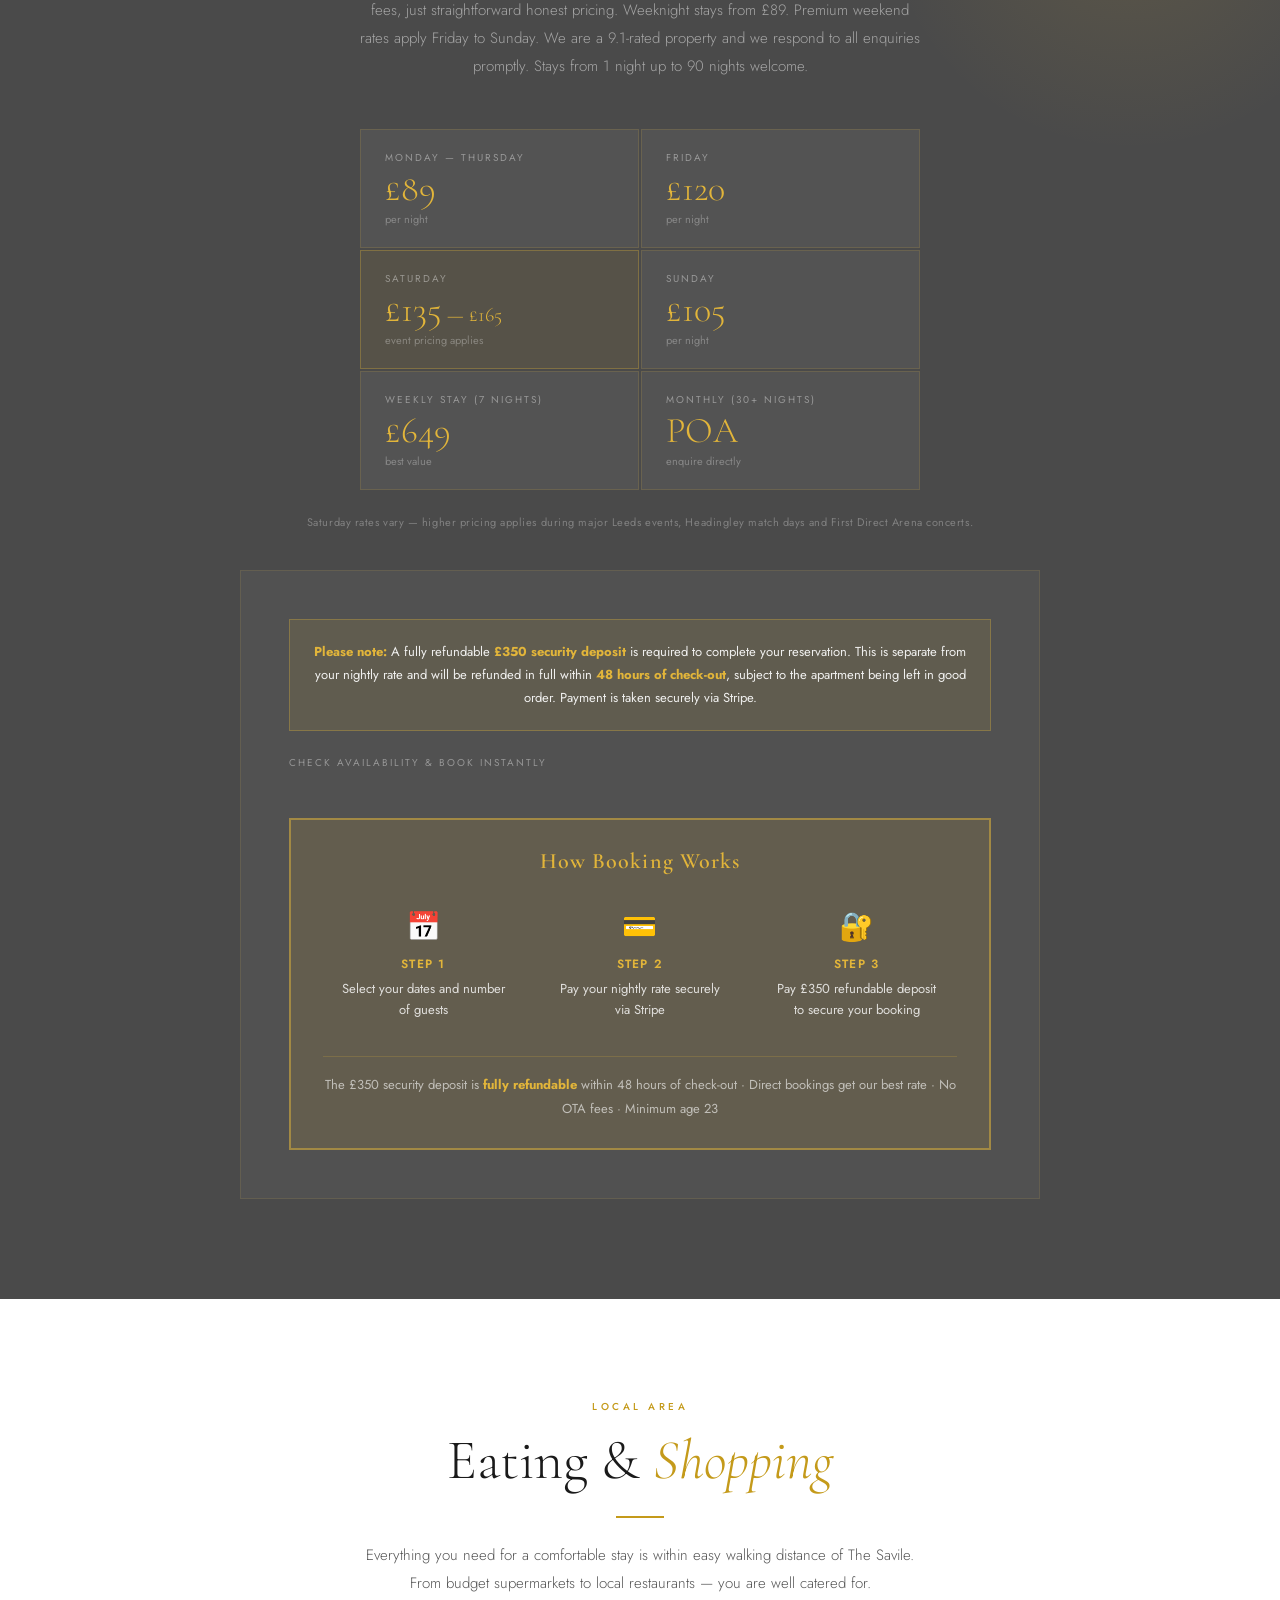
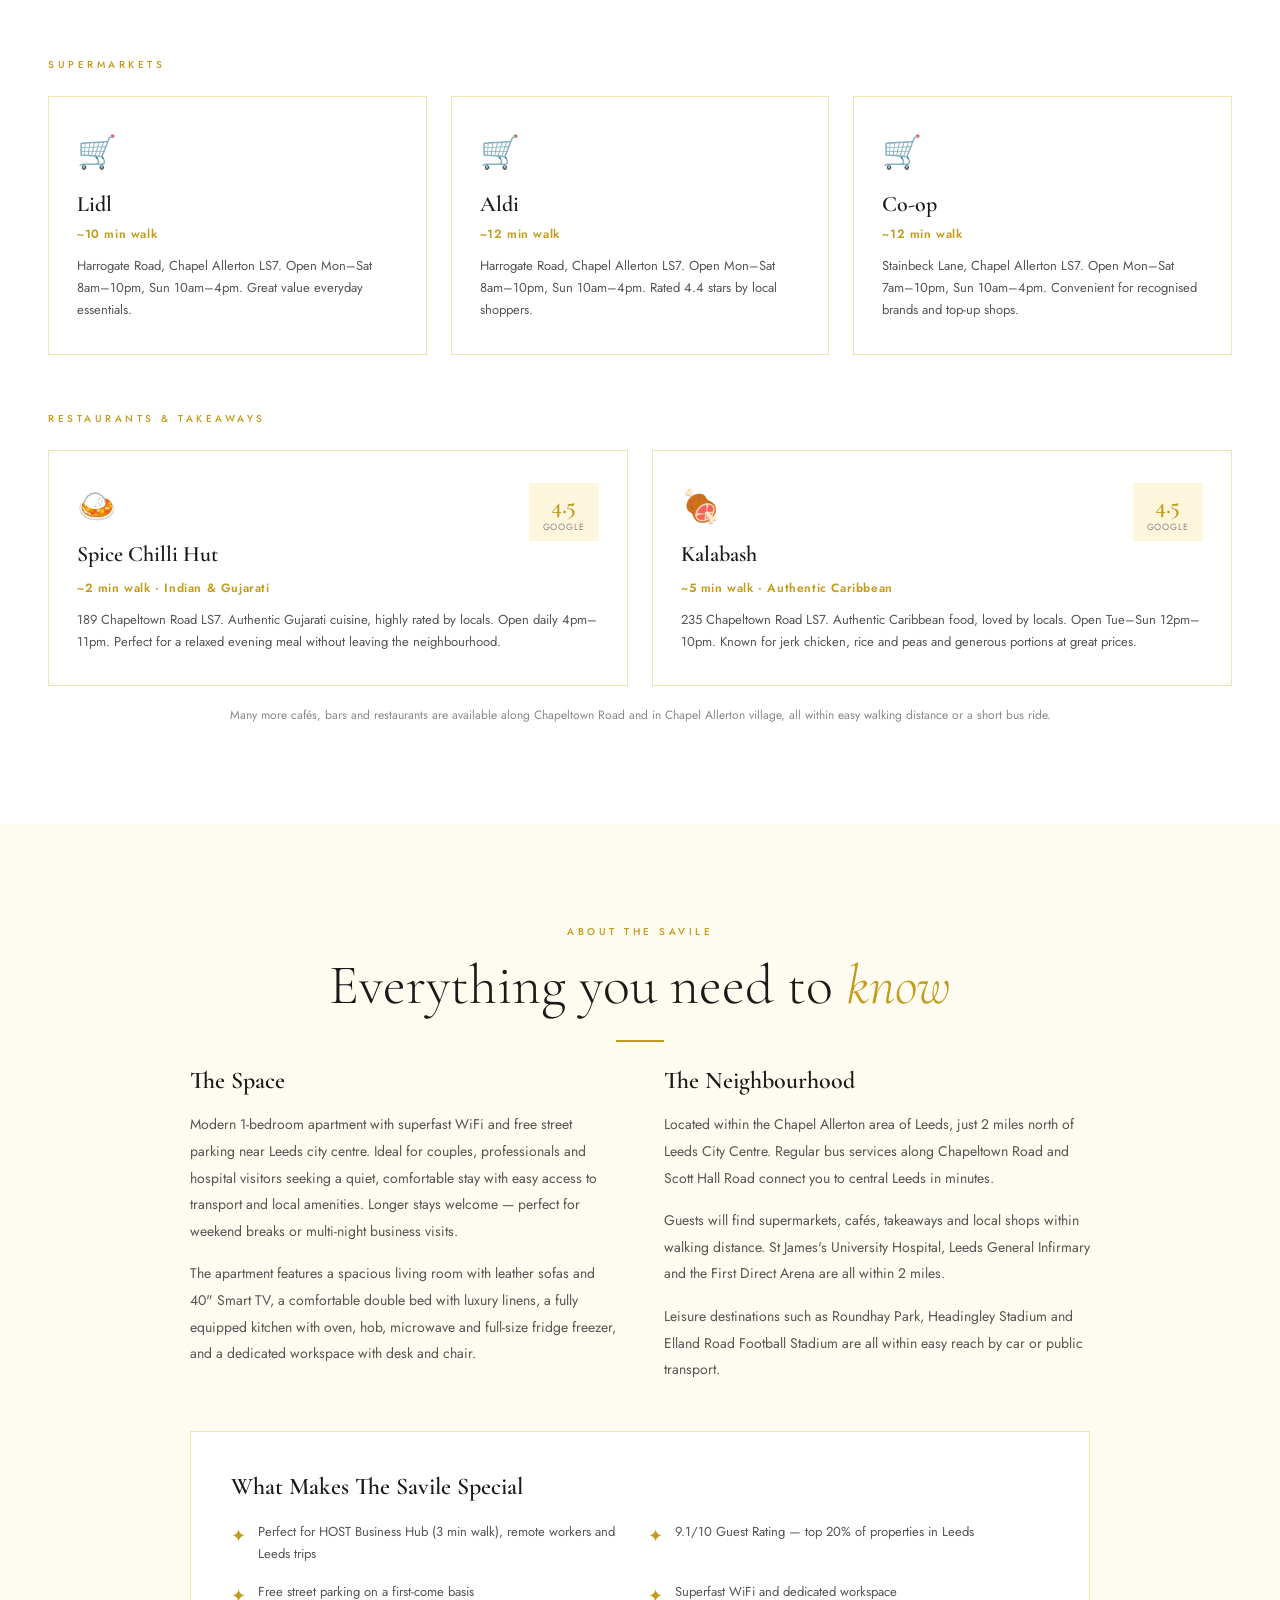
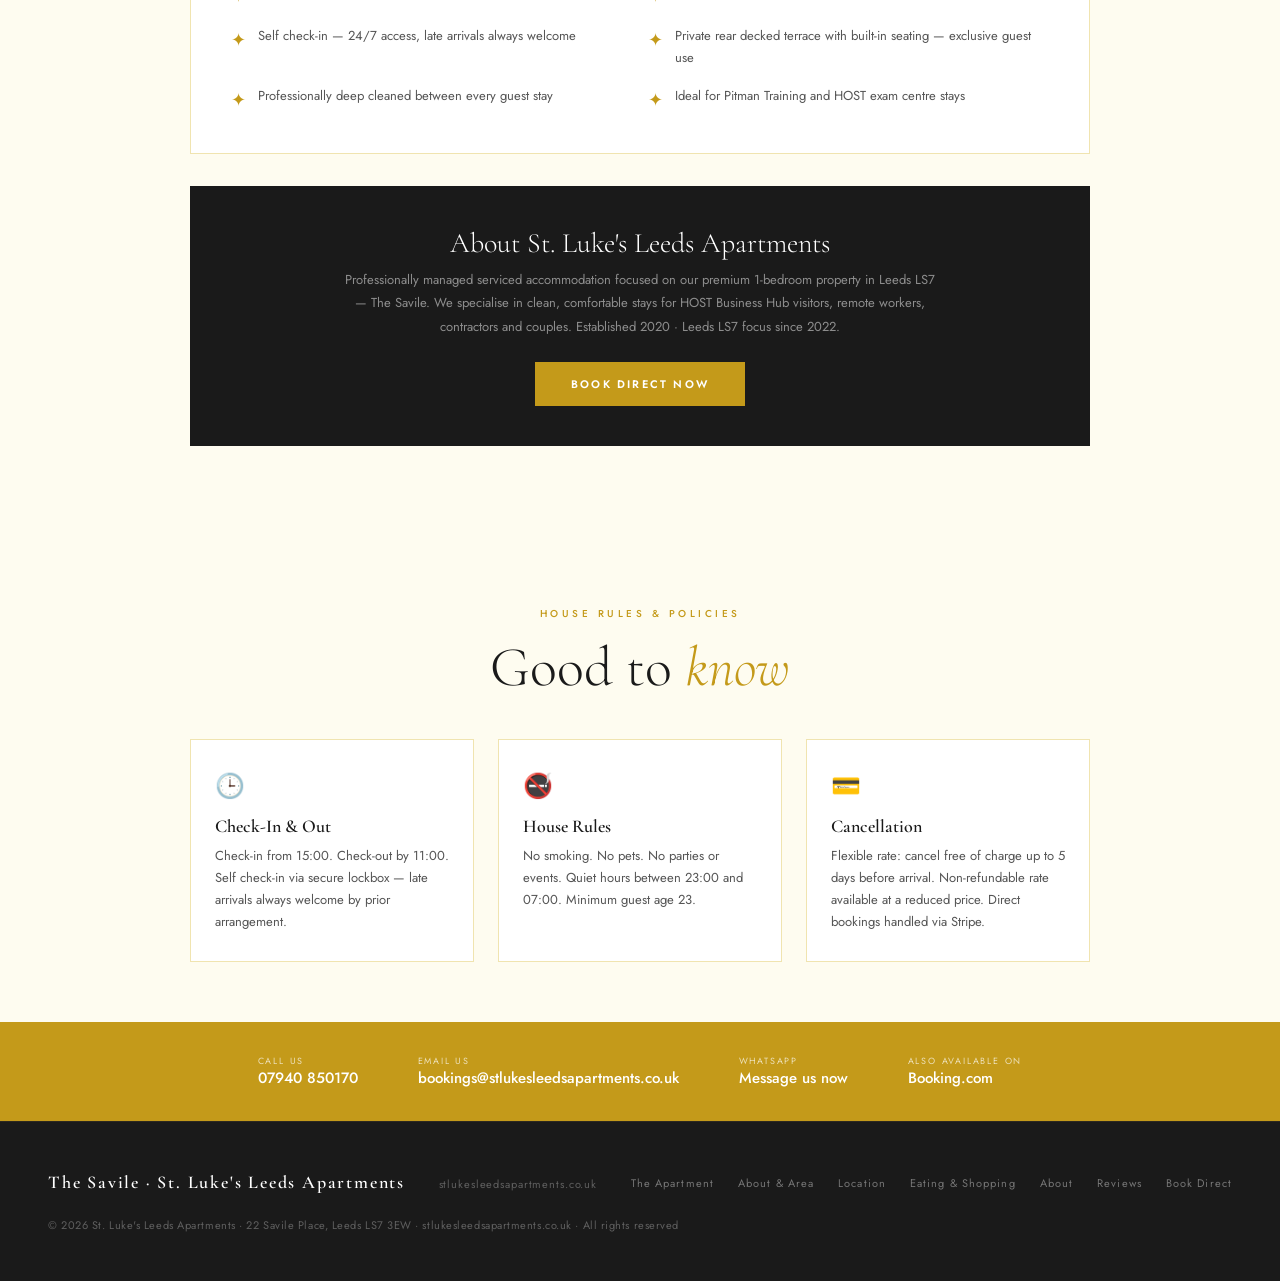
==== commit 07f5deec: "Add files via upload" ====
--- a/index.html
+++ b/index.html
@@ -1458,12 +1458,30 @@
           <div id="apartmentIframeAll"><script type="text/javascript" src="https://login.smoobu.com/js/Settings/BookingToolIframe.js"></script><script>BookingToolIframe.initialize({"url": "https://login.smoobu.com/en/booking-tool/iframe/1737942", "baseUrl": "https://login.smoobu.com", "target": "#apartmentIframeAll"})</script></div>
         </div>
       </div>
-            <div style="margin-top:20px;background:rgba(226,181,58,0.08);border:1px solid rgba(226,181,58,0.2);padding:20px 24px;">
-        <p style="font-size:12px;color:rgba(255,255,255,0.7);line-height:1.8;text-align:center;">
-          <strong style="color:var(--gold-light);">How it works:</strong> Select your dates above → see your total price → pay securely via Stripe in one payment.<br>
-          A fully refundable <strong style="color:var(--gold-light);">£350 security deposit</strong> is collected at booking and returned within <strong style="color:var(--gold-light);">48 hours of check-out</strong>, subject to the apartment being left in good order.<br>
-          <span style="font-size:11px;color:rgba(255,255,255,0.4);">Direct bookings receive our best available rate · No OTA fees · Minimum guest age 23</span>
-        </p>
+            <div style="margin-top:20px;background:rgba(226,181,58,0.12);border:2px solid rgba(226,181,58,0.5);padding:28px 32px;">
+        <div style="text-align:center;margin-bottom:16px;">
+          <span style="font-family:'Cormorant Garamond',serif;font-size:22px;font-weight:600;color:var(--gold-light);letter-spacing:0.05em;">How Booking Works</span>
+        </div>
+        <div style="display:grid;grid-template-columns:repeat(3,1fr);gap:16px;margin-bottom:20px;">
+          <div style="text-align:center;padding:16px;">
+            <div style="font-size:28px;margin-bottom:8px;">📅</div>
+            <div style="font-size:12px;font-weight:600;color:var(--gold-light);letter-spacing:0.1em;text-transform:uppercase;margin-bottom:6px;">Step 1</div>
+            <div style="font-size:13px;color:rgba(255,255,255,0.8);line-height:1.6;">Select your dates and number of guests</div>
+          </div>
+          <div style="text-align:center;padding:16px;">
+            <div style="font-size:28px;margin-bottom:8px;">💳</div>
+            <div style="font-size:12px;font-weight:600;color:var(--gold-light);letter-spacing:0.1em;text-transform:uppercase;margin-bottom:6px;">Step 2</div>
+            <div style="font-size:13px;color:rgba(255,255,255,0.8);line-height:1.6;">Pay your nightly rate securely via Stripe</div>
+          </div>
+          <div style="text-align:center;padding:16px;">
+            <div style="font-size:28px;margin-bottom:8px;">🔐</div>
+            <div style="font-size:12px;font-weight:600;color:var(--gold-light);letter-spacing:0.1em;text-transform:uppercase;margin-bottom:6px;">Step 3</div>
+            <div style="font-size:13px;color:rgba(255,255,255,0.8);line-height:1.6;">Pay £350 refundable deposit to secure your booking</div>
+          </div>
+        </div>
+        <div style="border-top:1px solid rgba(226,181,58,0.2);padding-top:16px;text-align:center;">
+          <p style="font-size:13px;color:rgba(255,255,255,0.6);line-height:1.8;">The £350 security deposit is <strong style="color:var(--gold-light);">fully refundable</strong> within 48 hours of check-out · Direct bookings get our best rate · No OTA fees · Minimum age 23</p>
+        </div>
       </div>
     </div>
   </div>
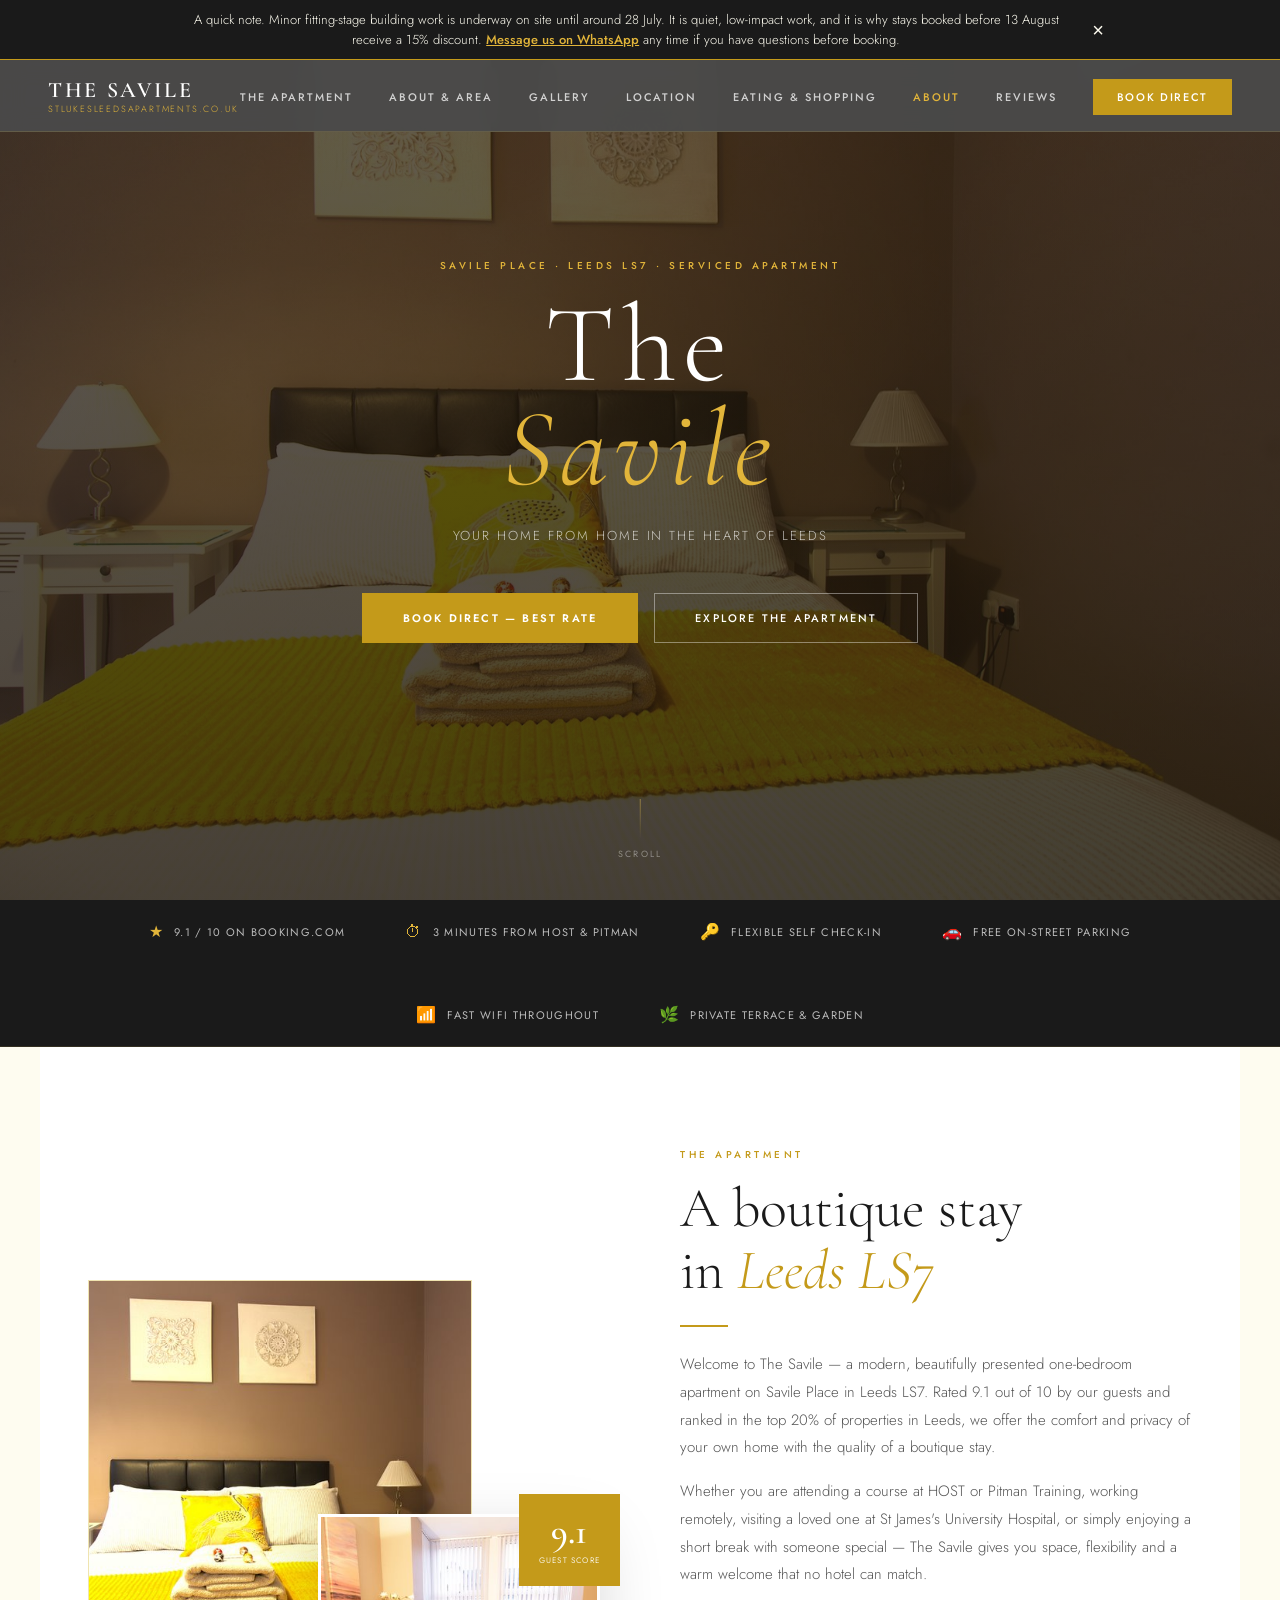
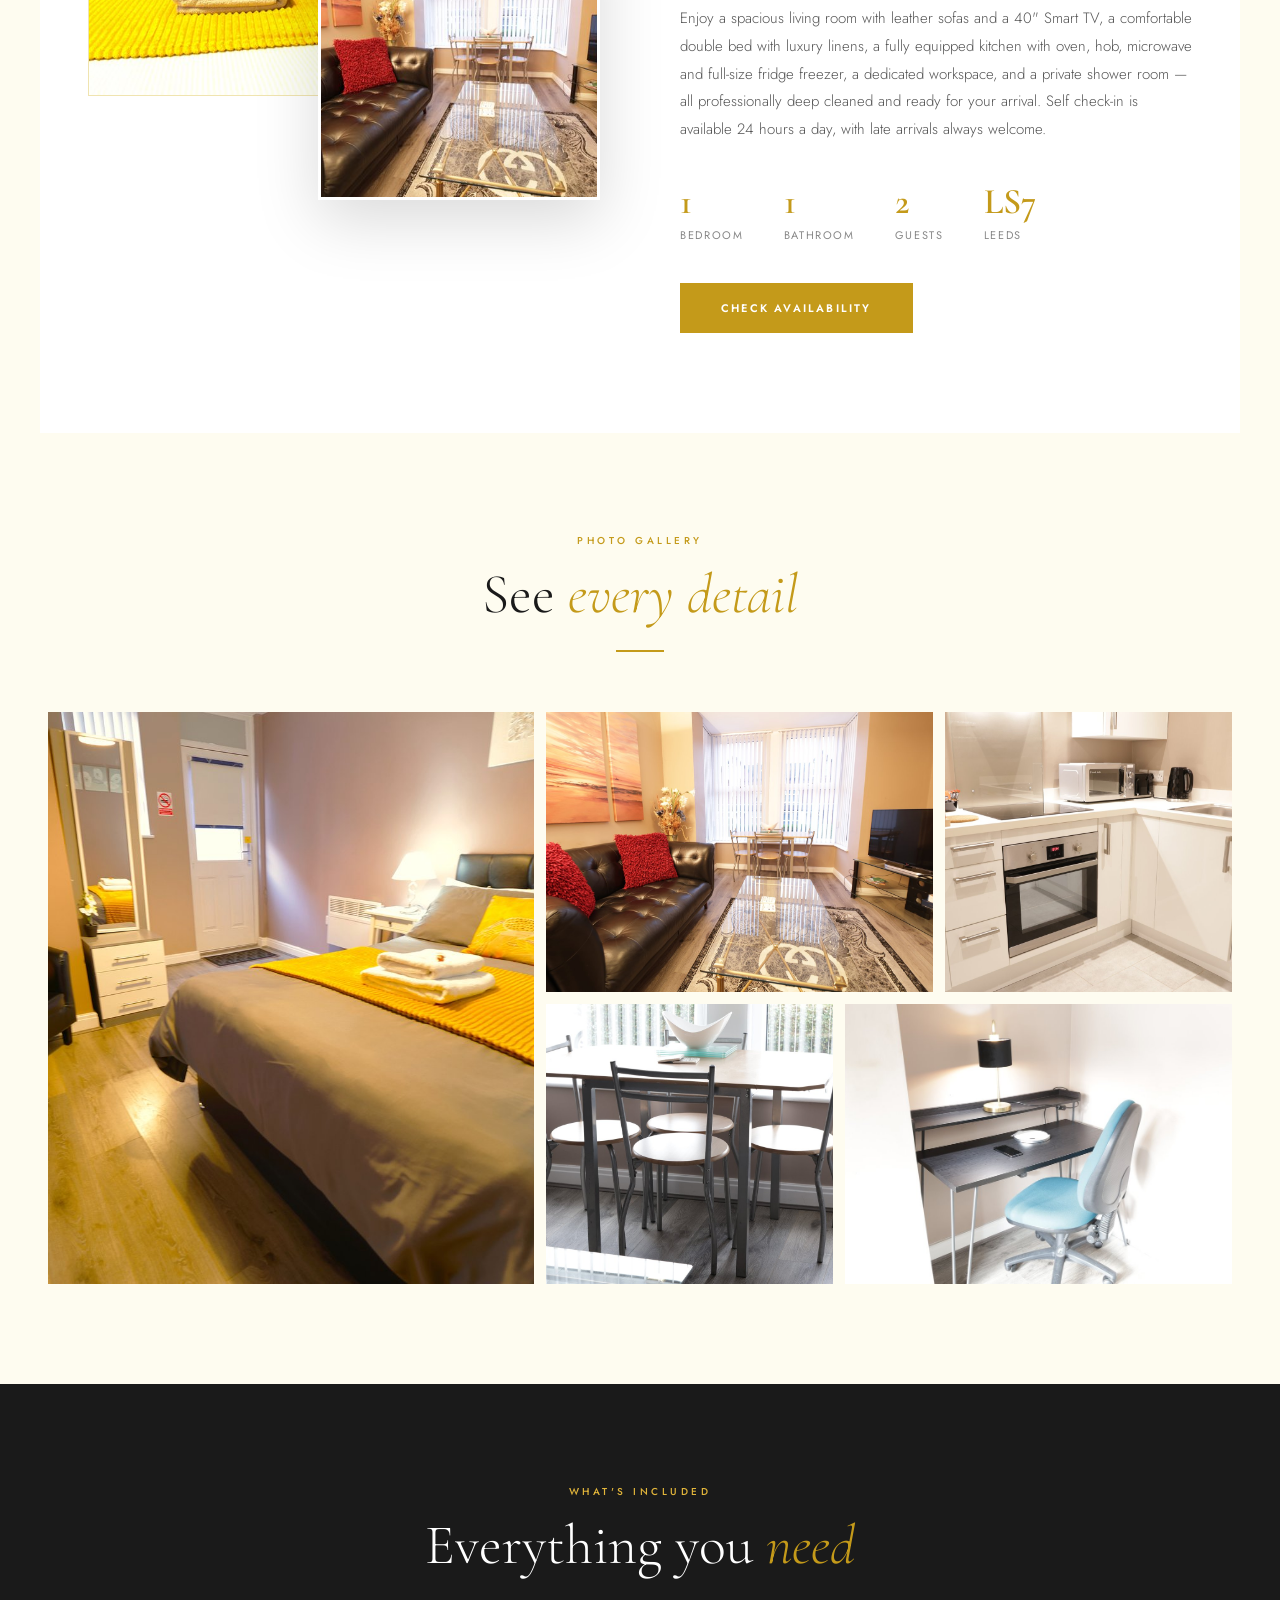
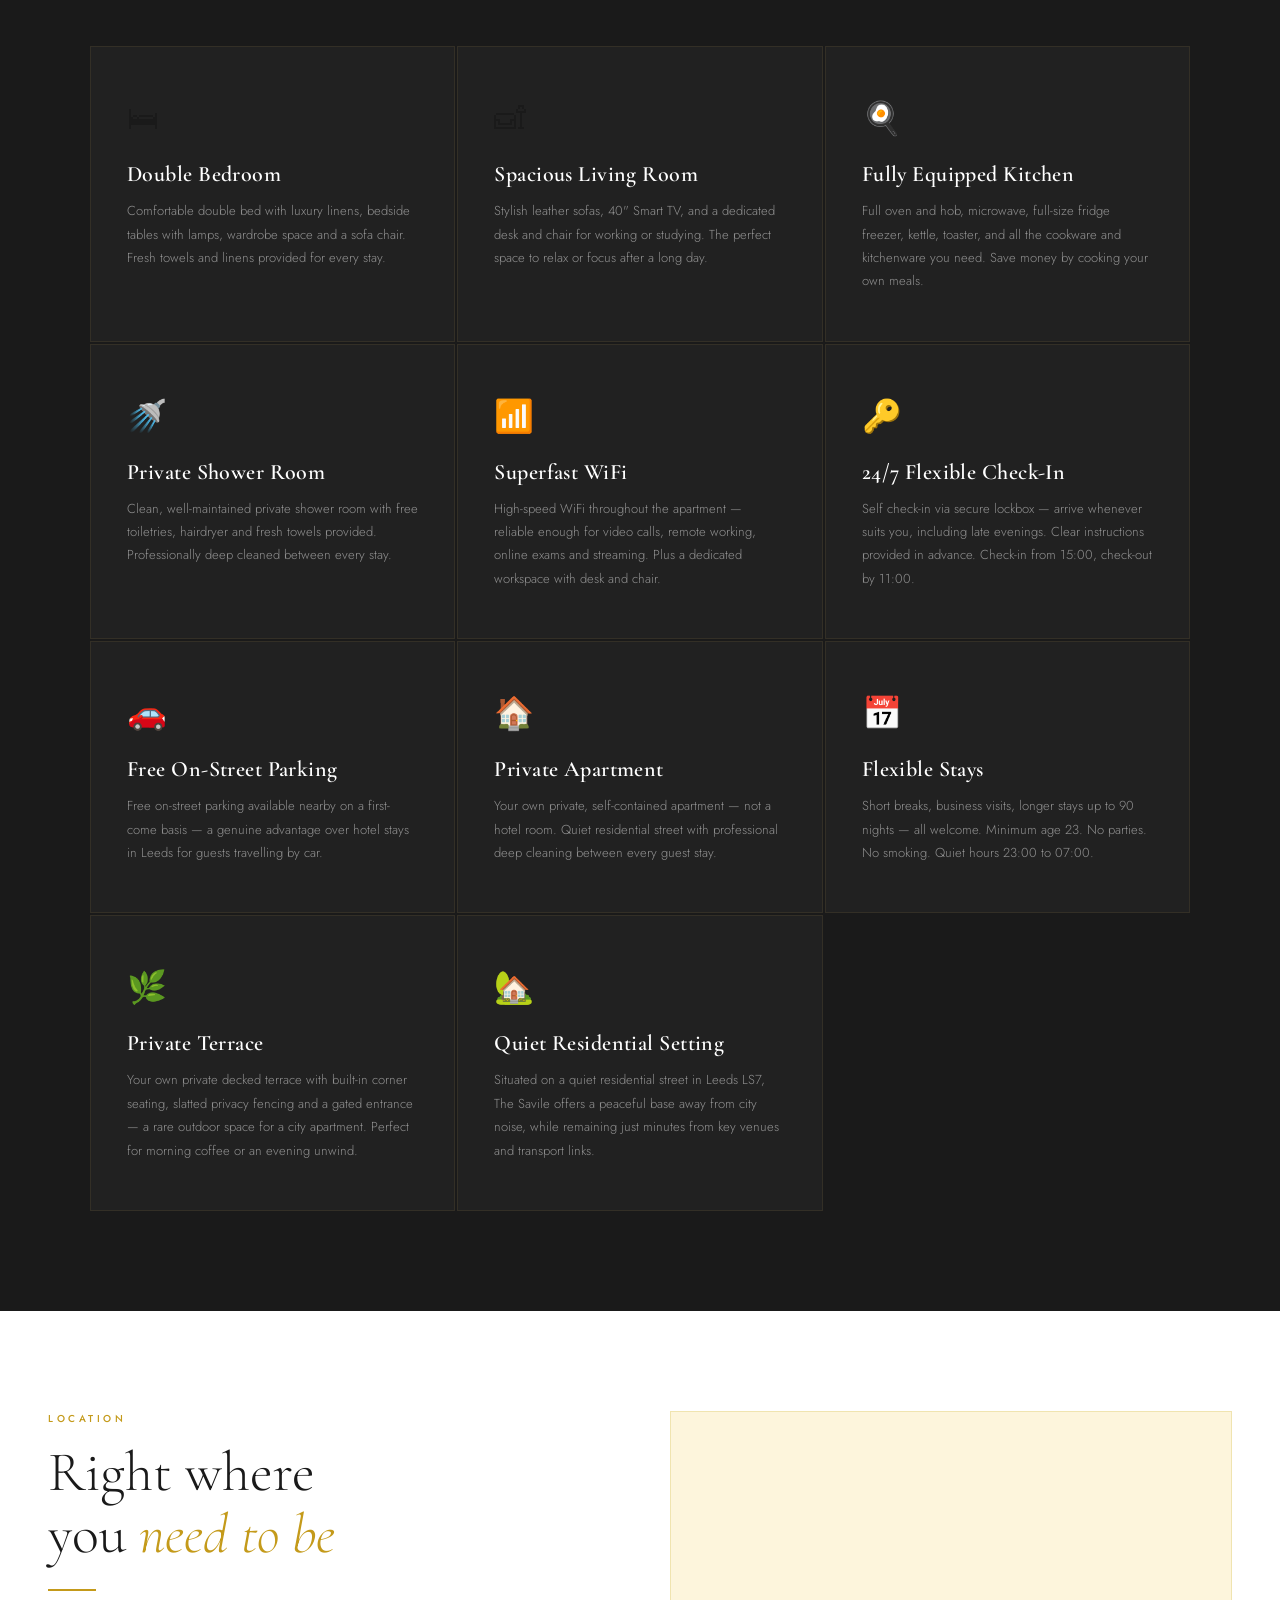
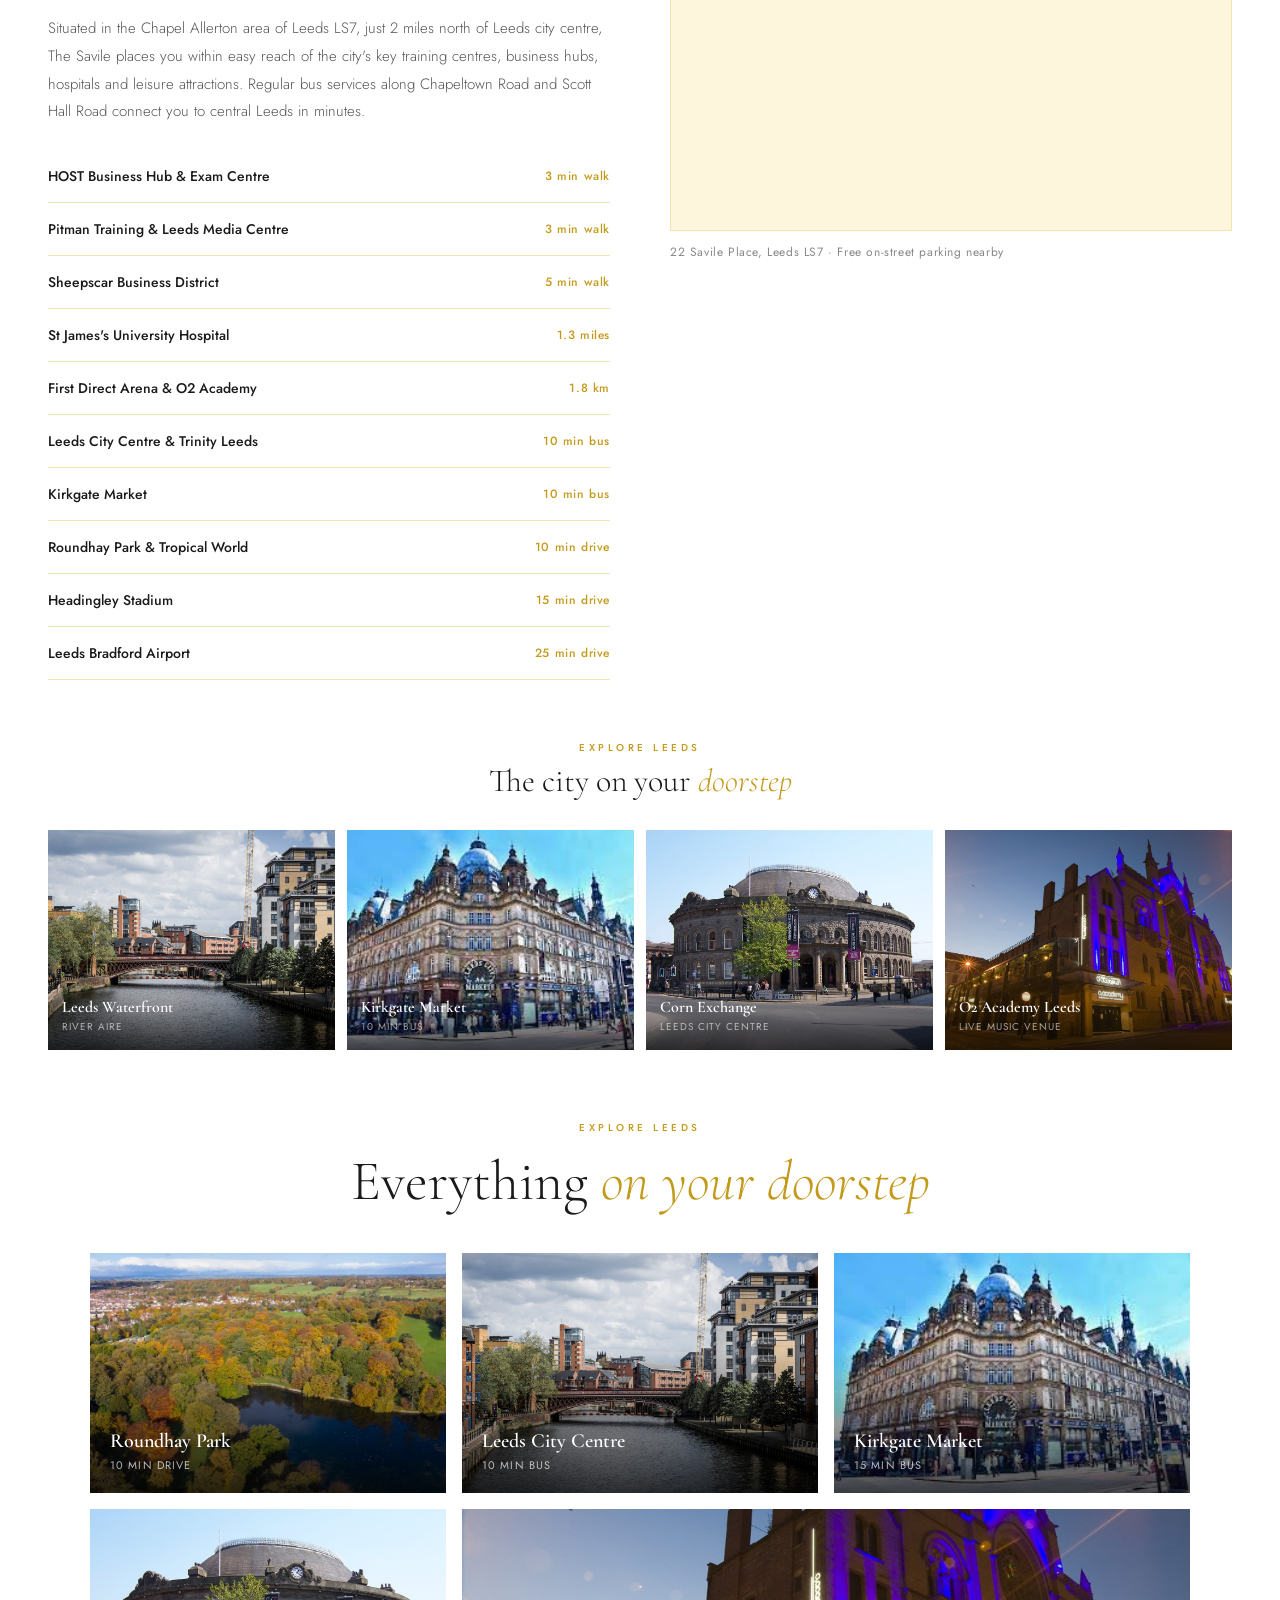
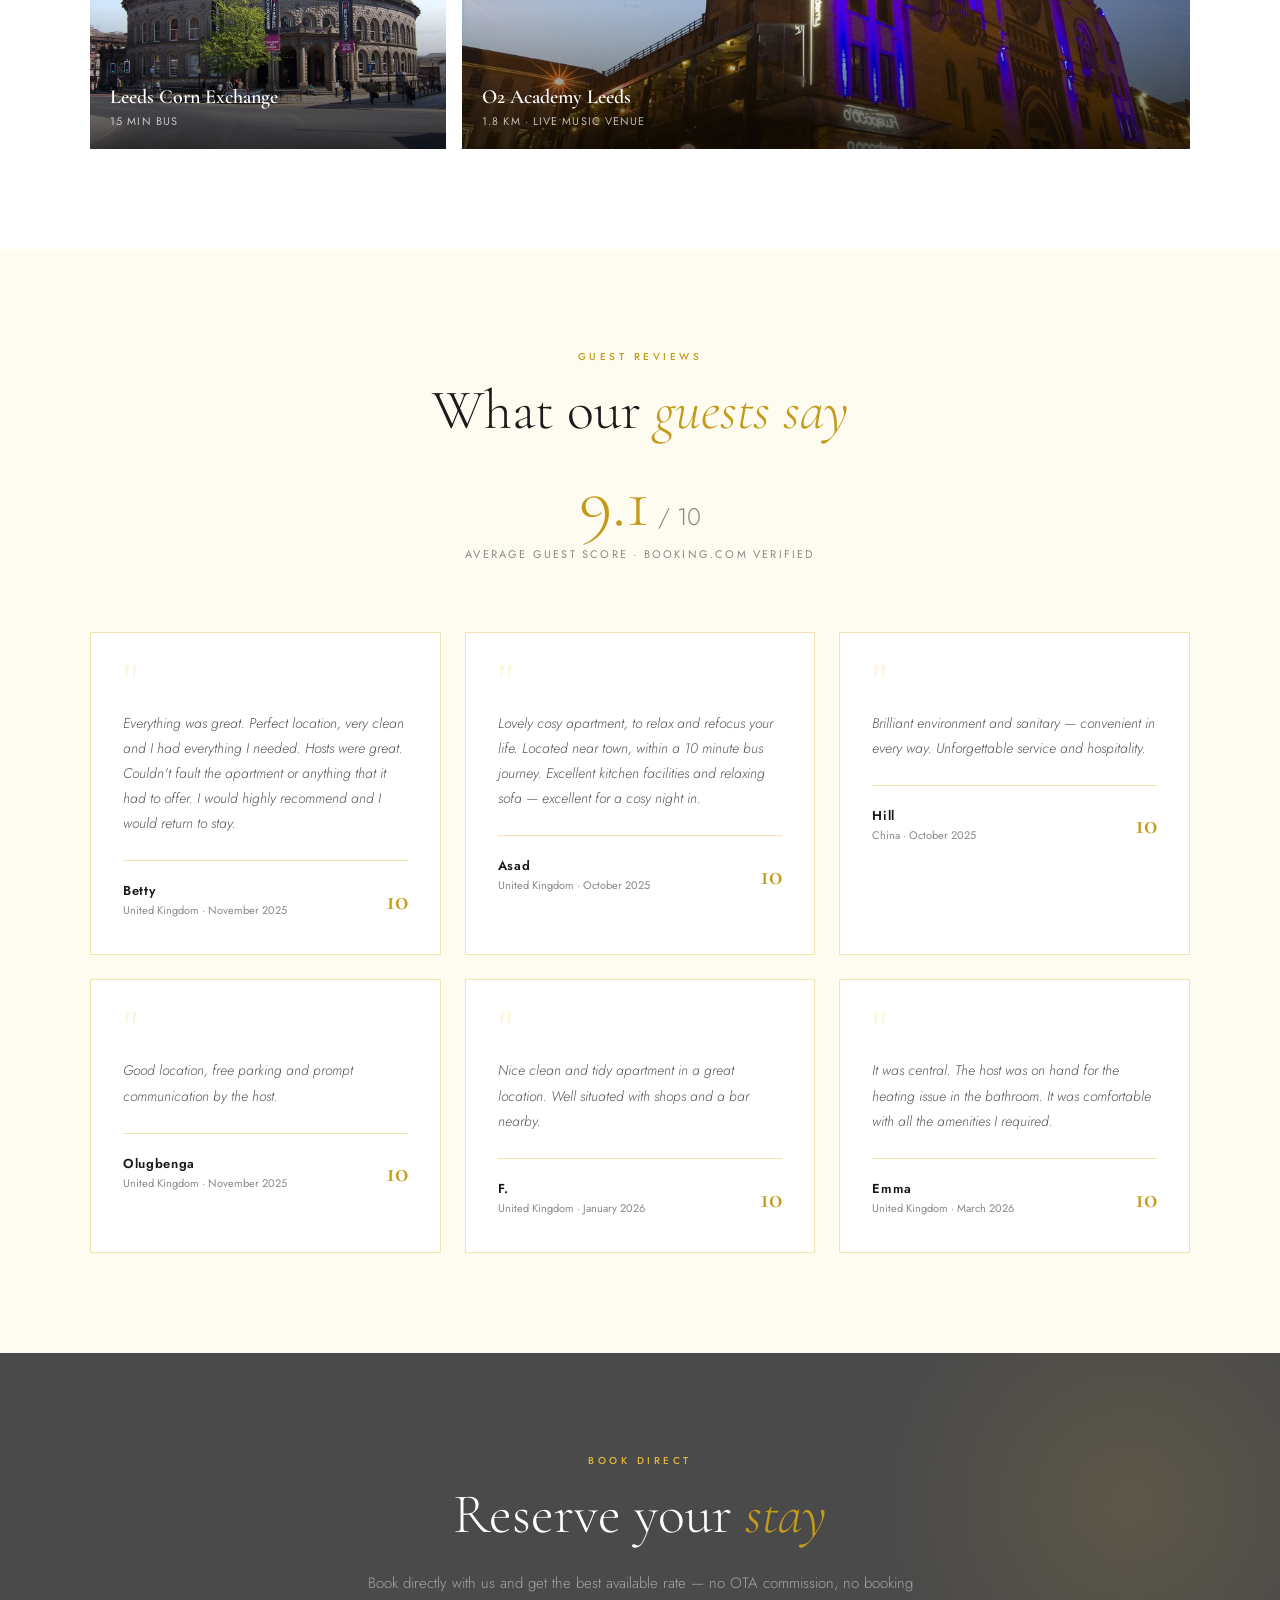
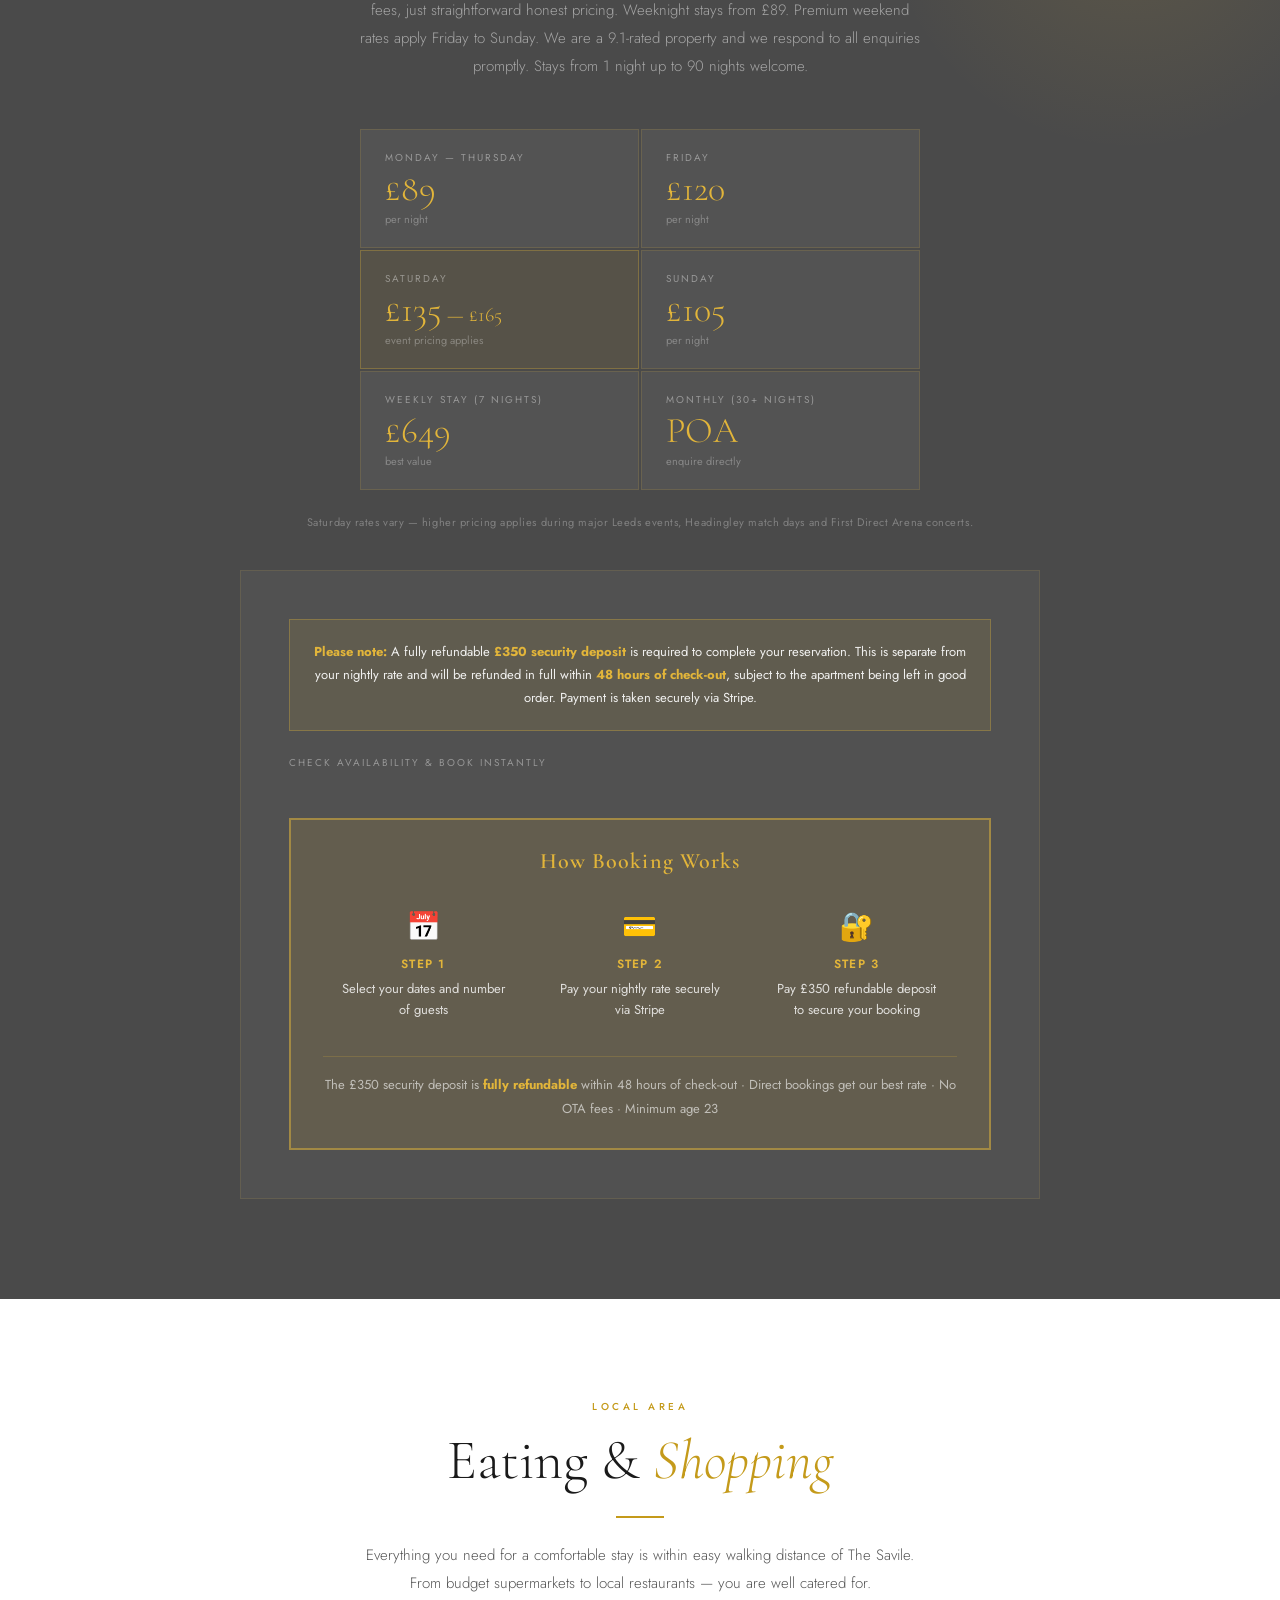
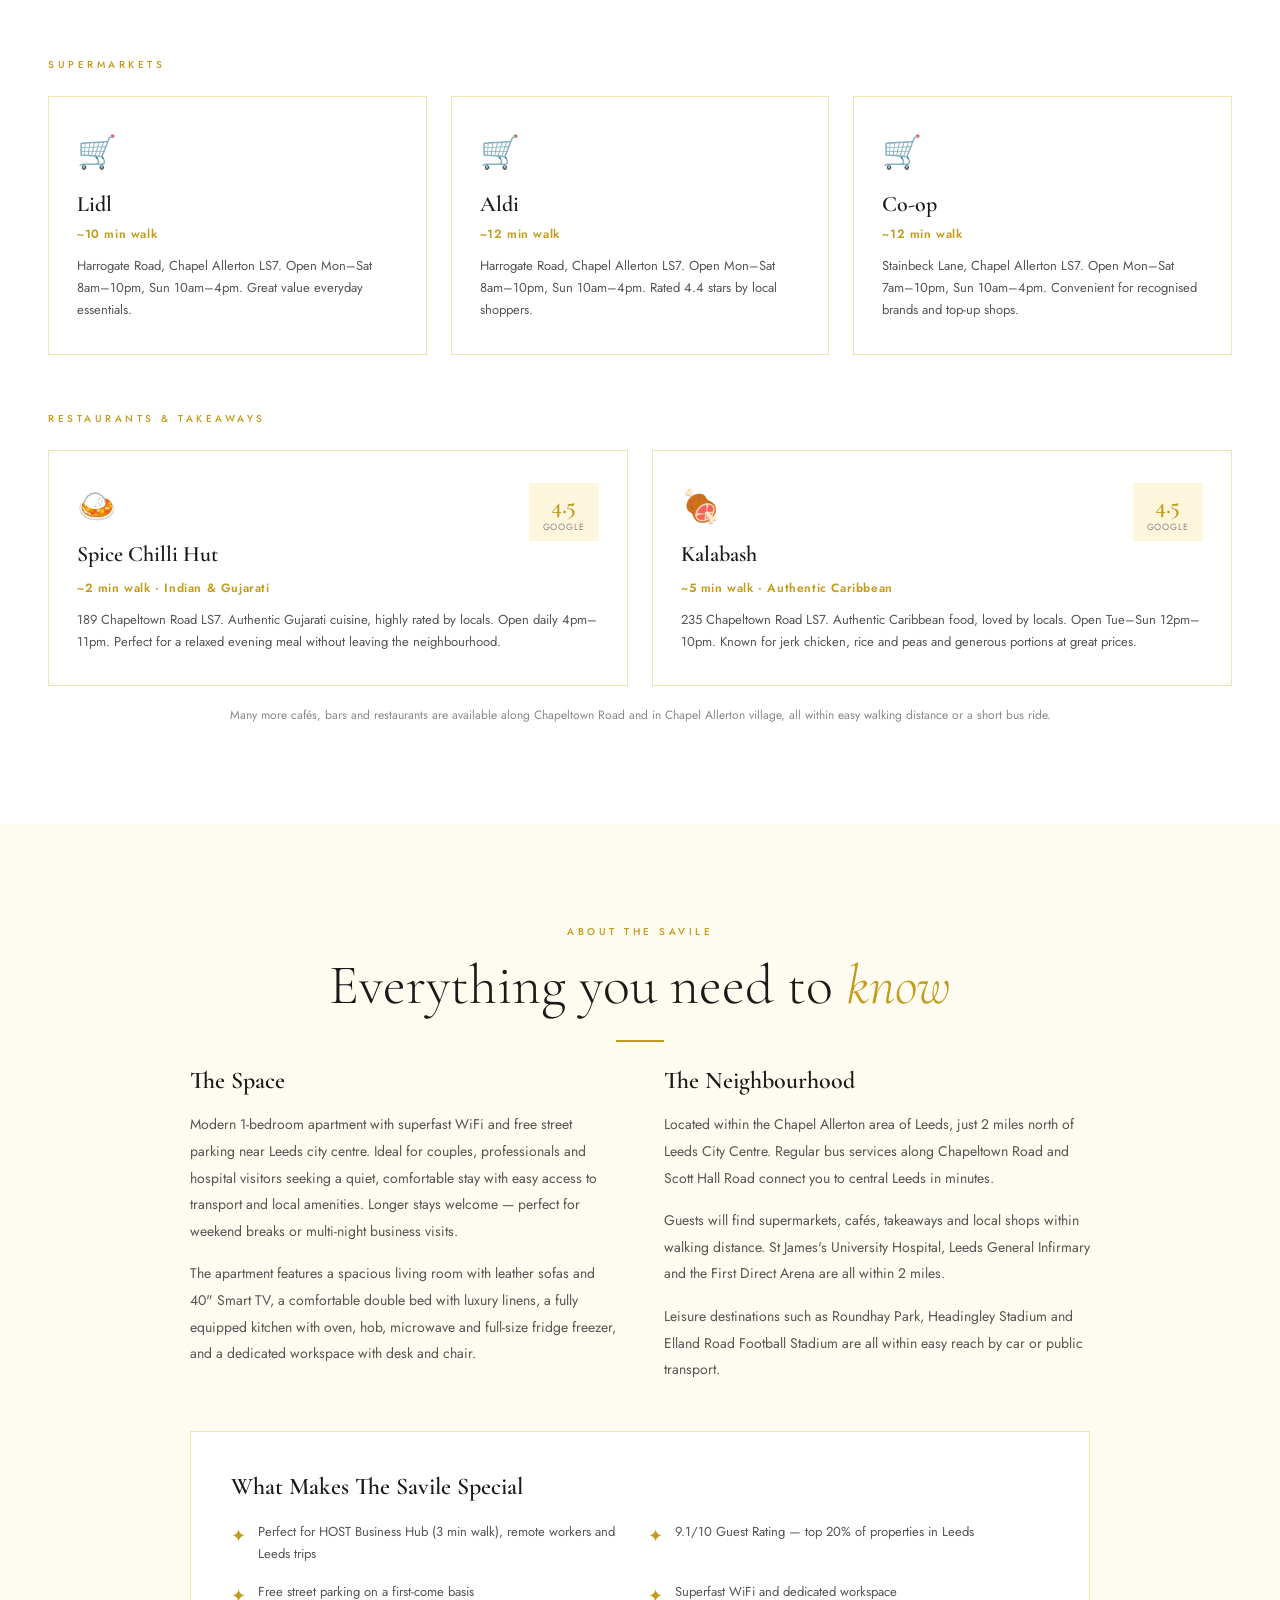
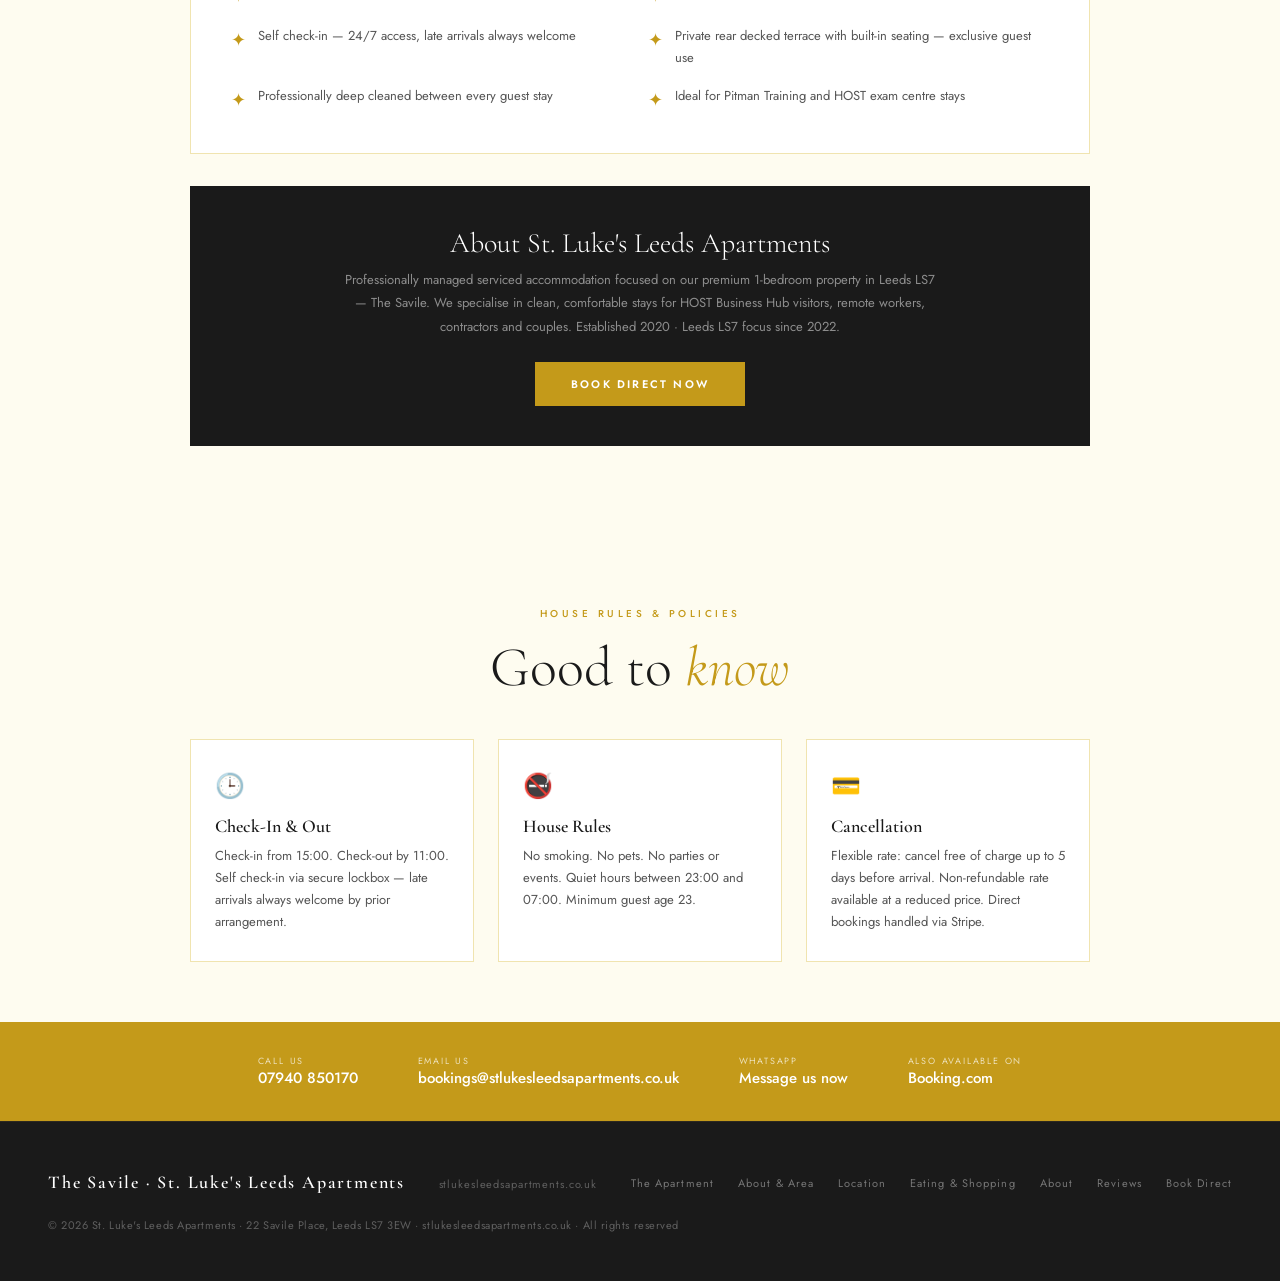
==== commit 70491068: "Add files via upload" ====
--- a/index.html
+++ b/index.html
@@ -45,6 +45,51 @@
   }
 
   /* ── NAVIGATION ── */
+  .renovation-banner {
+    position: fixed;
+    top: 0; left: 0; right: 0;
+    z-index: 200;
+    background: var(--dark);
+    border-bottom: 1px solid var(--gold);
+    padding: 10px 48px;
+    display: flex;
+    align-items: center;
+    justify-content: center;
+    gap: 16px;
+  }
+
+  .renovation-banner p {
+    color: var(--cream);
+    font-size: 13px;
+    font-weight: 300;
+    line-height: 1.5;
+    text-align: center;
+    max-width: 900px;
+    margin: 0;
+  }
+
+  .renovation-banner a {
+    color: var(--gold-light);
+    font-weight: 500;
+    text-decoration: underline;
+  }
+
+  .renovation-banner-close {
+    background: none;
+    border: none;
+    color: var(--cream);
+    font-size: 20px;
+    line-height: 1;
+    cursor: pointer;
+    flex-shrink: 0;
+    padding: 0;
+  }
+
+  @media (max-width: 900px) {
+    .renovation-banner { padding: 10px 16px; }
+    .renovation-banner p { font-size: 12px; }
+  }
+
   nav {
     position: fixed;
     top: 0; left: 0; right: 0;
@@ -992,8 +1037,86 @@
   }
   .loc-card:hover img { transform: scale(1.06); }
 </style>
+<script type="application/ld+json">
+{
+  "@context": "https://schema.org",
+  "@type": "LodgingBusiness",
+  "name": "The Savile Leeds | St. Luke's Leeds Apartments",
+  "description": "Boutique 1-bedroom serviced apartment in Chapel Allerton, Leeds LS7. Rated 9.1/10. Just 3 minutes' walk from HOST Business Hub & Exam Centre and Pitman Training. Free street parking, superfast WiFi and self check-in. Book direct for the best rates.",
+  "url": "https://www.stlukesleedsapartments.co.uk",
+  "image": "https://www.stlukesleedsapartments.co.uk/images/hero.jpg",
+  "telephone": "+447940850170",
+  "email": "bookings@stlukesleedsapartments.co.uk",
+  "priceRange": "££",
+  "address": {
+    "@type": "PostalAddress",
+    "streetAddress": "22 Savile Place",
+    "addressLocality": "Leeds",
+    "addressRegion": "West Yorkshire",
+    "postalCode": "LS7 3EW",
+    "addressCountry": "GB"
+  },
+  "geo": {
+    "@type": "GeoCoordinates",
+    "latitude": 53.8147,
+    "longitude": -1.5343
+  },
+  "amenityFeature": [
+    { "@type": "LocationFeatureSpecification", "name": "Free WiFi", "value": true },
+    { "@type": "LocationFeatureSpecification", "name": "Free street parking", "value": true },
+    { "@type": "LocationFeatureSpecification", "name": "Self check-in", "value": true },
+    { "@type": "LocationFeatureSpecification", "name": "Fully equipped kitchen", "value": true },
+    { "@type": "LocationFeatureSpecification", "name": "Private decked terrace", "value": true },
+    { "@type": "LocationFeatureSpecification", "name": "Smart TV", "value": true }
+  ],
+  "review": [
+    {
+      "@type": "Review",
+      "reviewRating": { "@type": "Rating", "ratingValue": "10", "bestRating": "10" },
+      "author": { "@type": "Person", "name": "Betty" },
+      "reviewBody": "Everything was great. Perfect location, very clean and I had everything I needed. Hosts were great. Couldn't fault the apartment or anything that it had to offer. I would highly recommend and I would return to stay."
+    },
+    {
+      "@type": "Review",
+      "reviewRating": { "@type": "Rating", "ratingValue": "10", "bestRating": "10" },
+      "author": { "@type": "Person", "name": "Asad" },
+      "reviewBody": "Lovely cosy apartment, to relax and refocus your life. Located near town, within a 10 minute bus journey. Excellent kitchen facilities and relaxing sofa - excellent for a cosy night in."
+    },
+    {
+      "@type": "Review",
+      "reviewRating": { "@type": "Rating", "ratingValue": "10", "bestRating": "10" },
+      "author": { "@type": "Person", "name": "Hill" },
+      "reviewBody": "Brilliant environment and sanitary - convenient in every way. Unforgettable service and hospitality."
+    },
+    {
+      "@type": "Review",
+      "reviewRating": { "@type": "Rating", "ratingValue": "10", "bestRating": "10" },
+      "author": { "@type": "Person", "name": "Olugbenga" },
+      "reviewBody": "Good location, free parking and prompt communication by the host."
+    },
+    {
+      "@type": "Review",
+      "reviewRating": { "@type": "Rating", "ratingValue": "10", "bestRating": "10" },
+      "author": { "@type": "Person", "name": "F." },
+      "reviewBody": "Nice clean and tidy apartment in a great location. Well situated with shops and a bar nearby."
+    },
+    {
+      "@type": "Review",
+      "reviewRating": { "@type": "Rating", "ratingValue": "10", "bestRating": "10" },
+      "author": { "@type": "Person", "name": "Emma" },
+      "reviewBody": "It was central. The host was on hand for the heating issue in the bathroom. It was comfortable with all the amenities I required."
+    }
+  ]
+}
+</script>
 </head>
 <body>
+
+<!-- RENOVATION NOTICE BANNER -->
+<div class="renovation-banner" id="renovationBanner">
+  <p>A quick note. Minor fitting-stage building work is underway on site until around 28 July. It is quiet, low-impact work, and it is why stays booked before 13 August receive a 15% discount. <a href="https://wa.me/447940850170">Message us on WhatsApp</a> any time if you have questions before booking.</p>
+  <button class="renovation-banner-close" onclick="closeRenovationBanner()" aria-label="Close notice">&times;</button>
+</div>
 
 <!-- NAVIGATION -->
 <nav>
@@ -1755,6 +1878,27 @@
 </div>
 
 <script>
+  function closeRenovationBanner() {
+    const banner = document.getElementById('renovationBanner');
+    if (banner) banner.style.display = 'none';
+    const navEl = document.querySelector('nav');
+    if (navEl) navEl.style.top = '0';
+    try { localStorage.setItem('renovationBannerDismissed', 'true'); } catch (e) {}
+  }
+
+  document.addEventListener('DOMContentLoaded', function () {
+    const banner = document.getElementById('renovationBanner');
+    if (!banner) return;
+    let dismissed = false;
+    try { dismissed = localStorage.getItem('renovationBannerDismissed') === 'true'; } catch (e) {}
+    if (dismissed) {
+      banner.style.display = 'none';
+      return;
+    }
+    const navEl = document.querySelector('nav');
+    if (navEl) navEl.style.top = banner.offsetHeight + 'px';
+  });
+
   function toggleAbout(e) {
     e.preventDefault();
     const section = document.getElementById("about-savile");
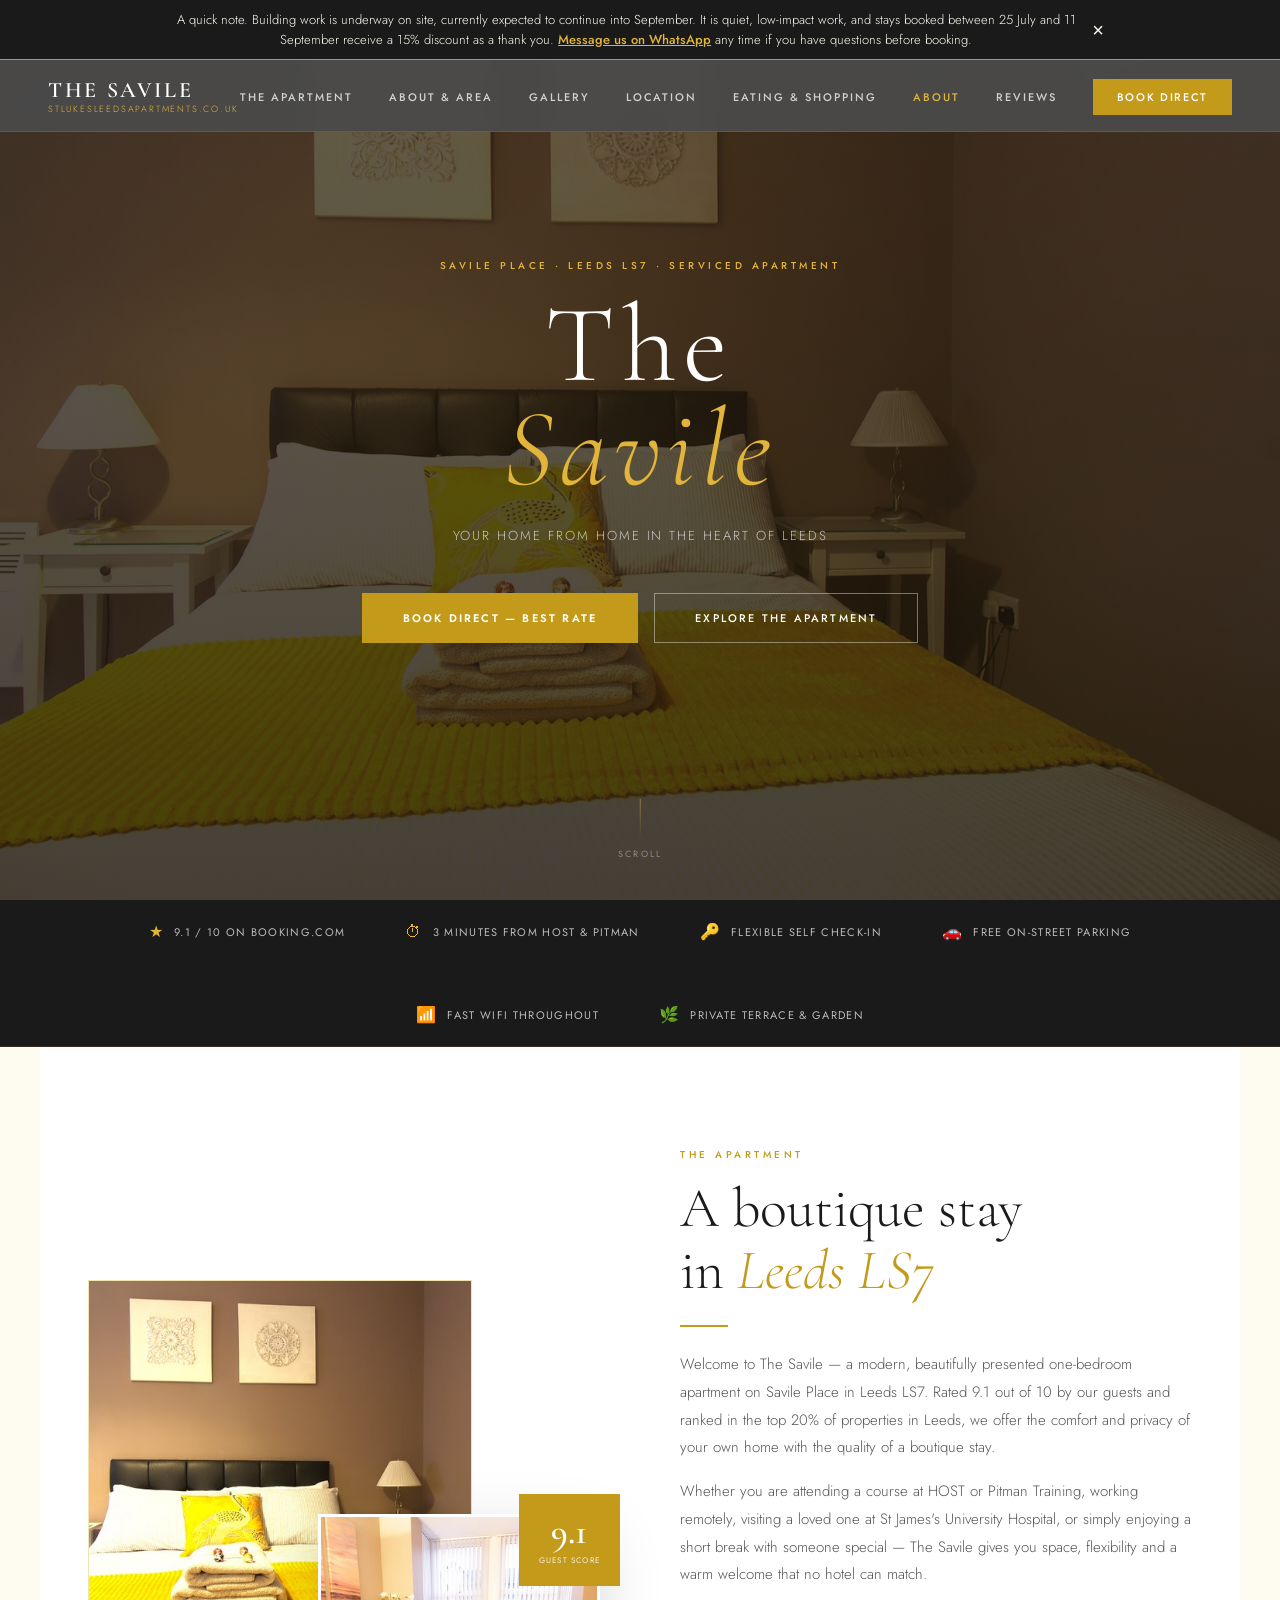
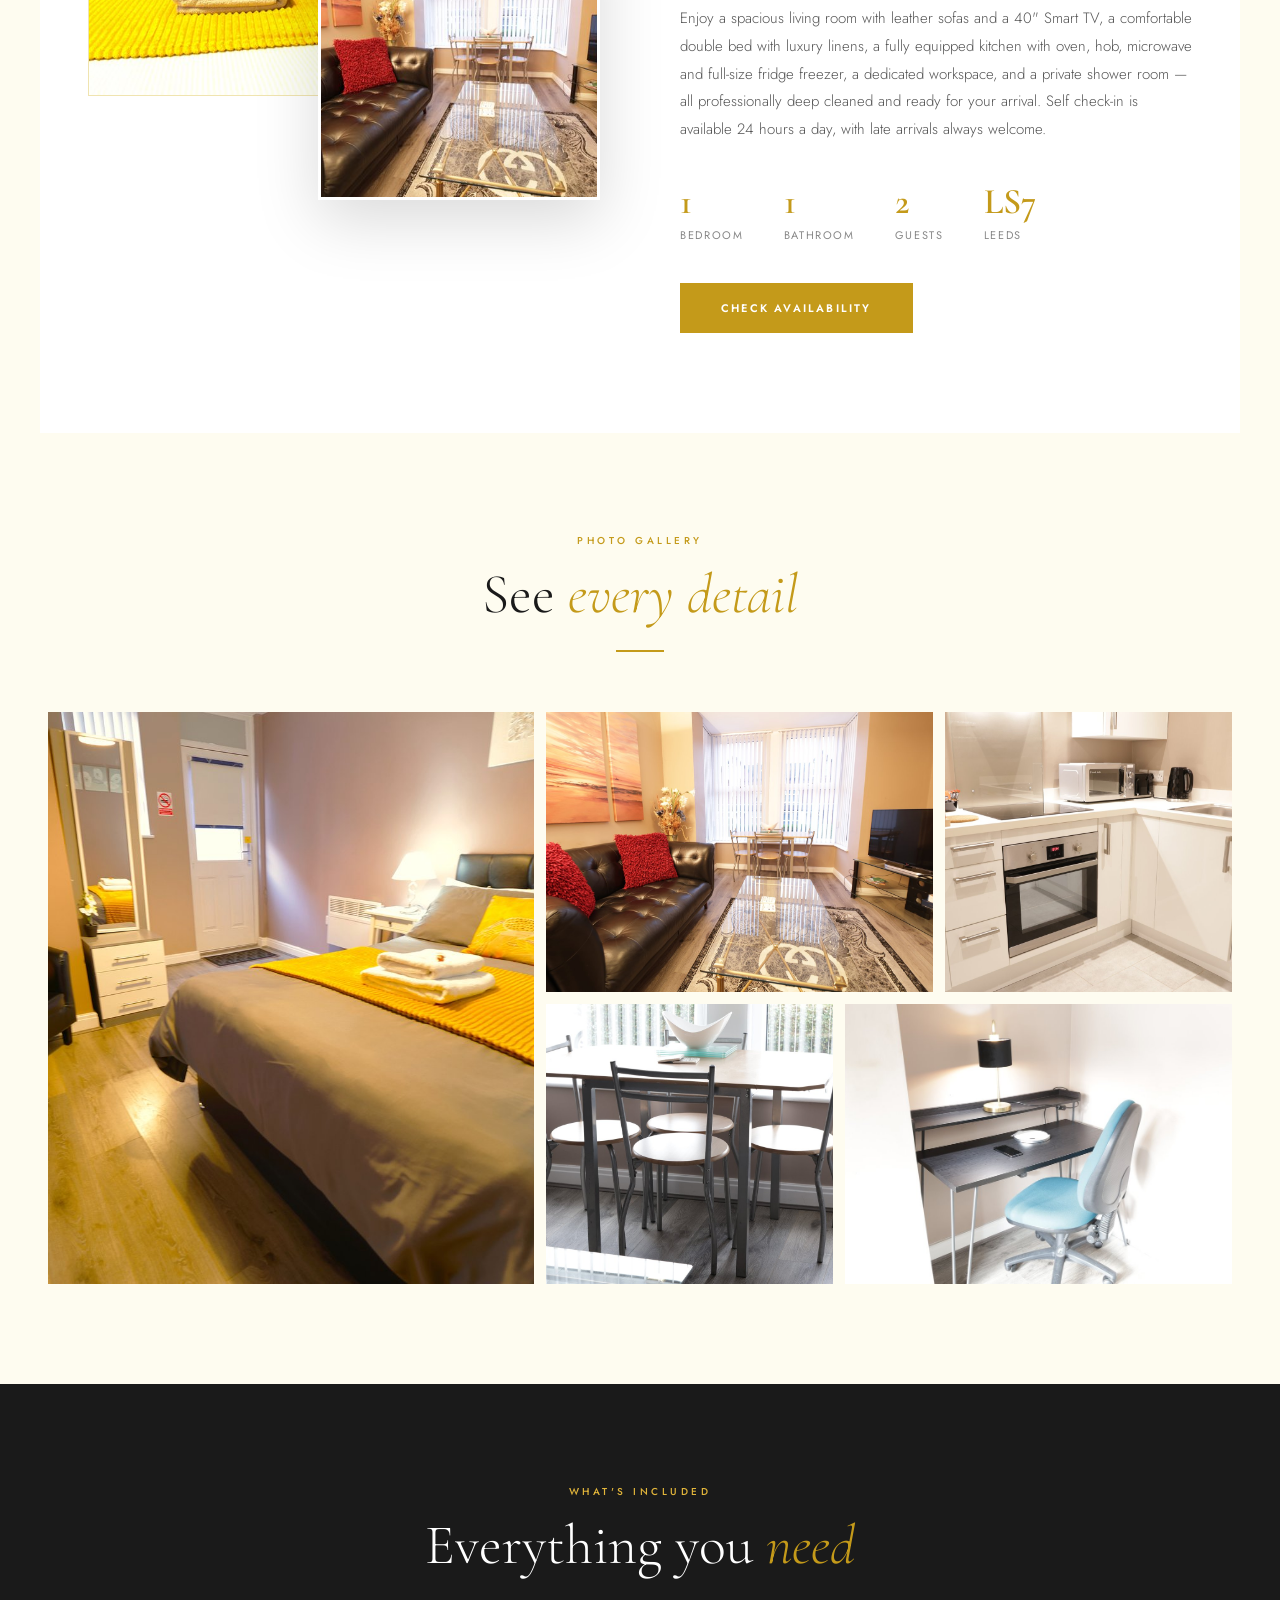
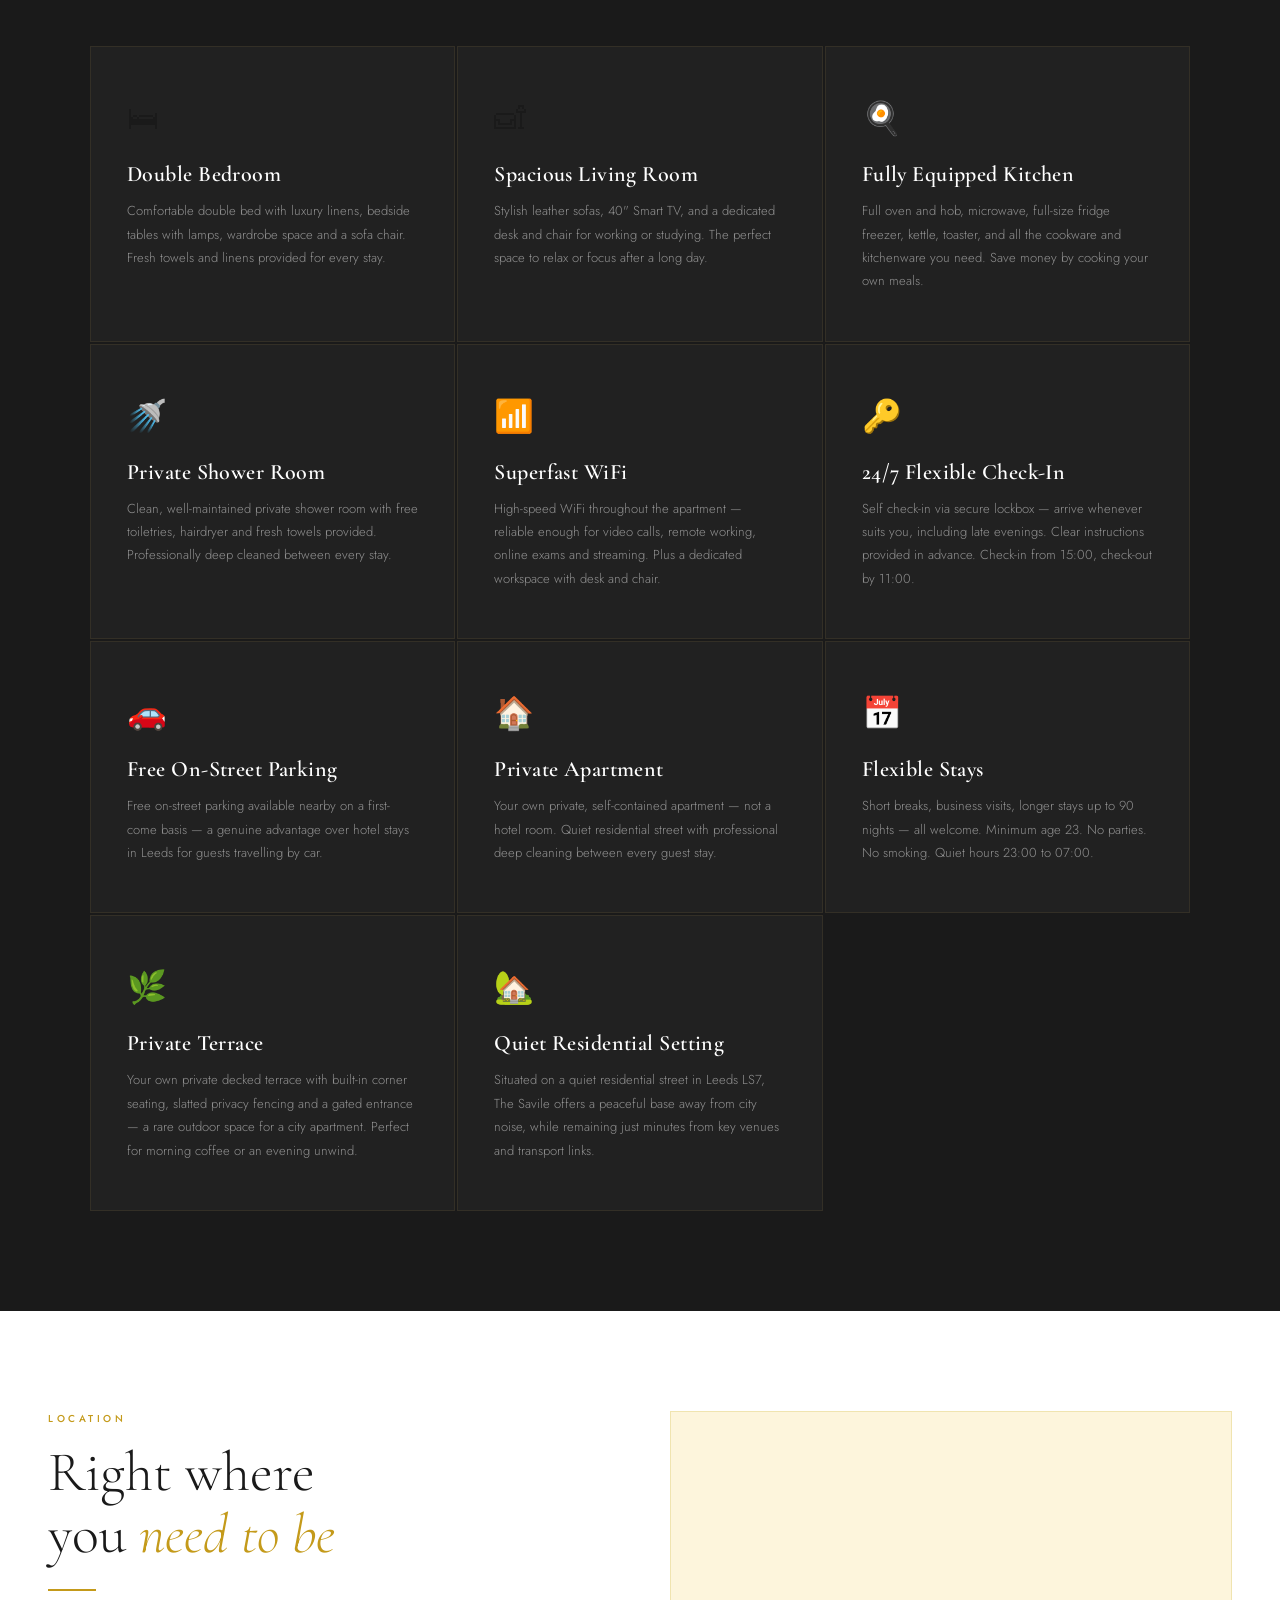
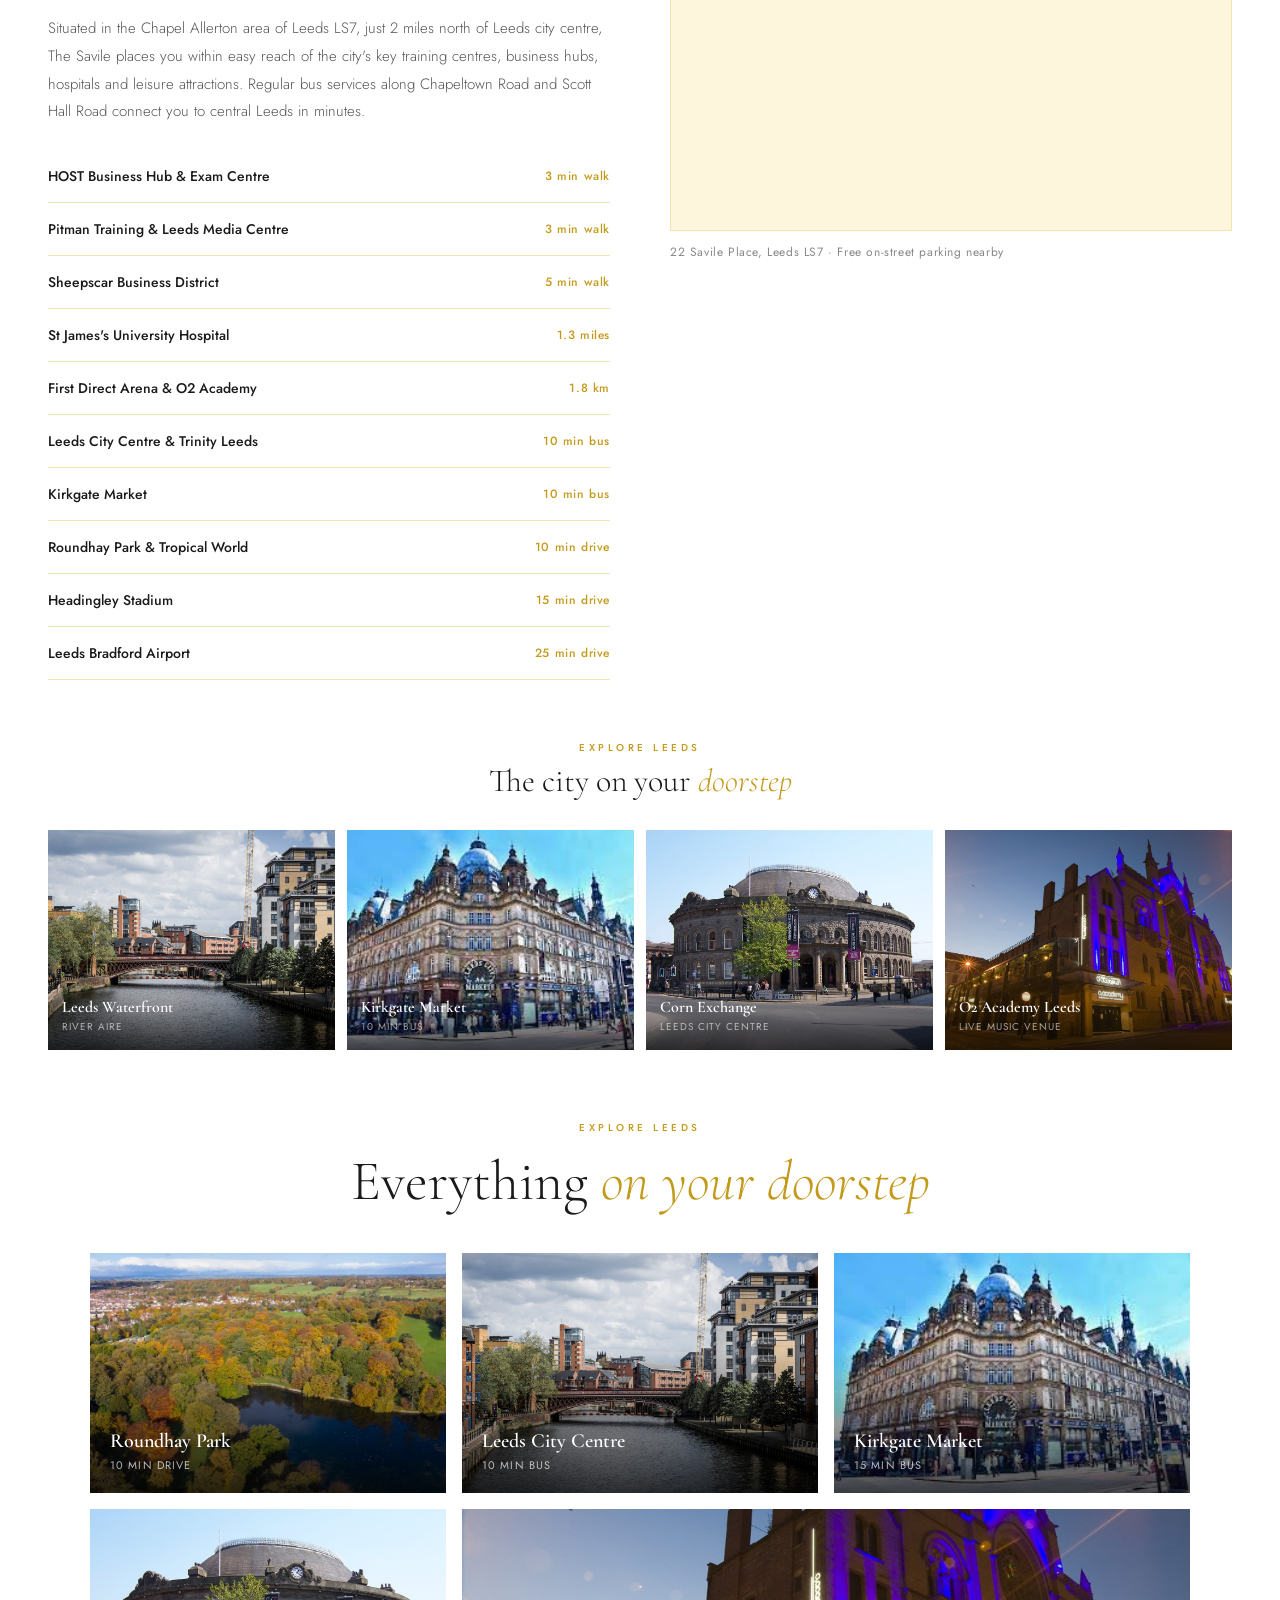
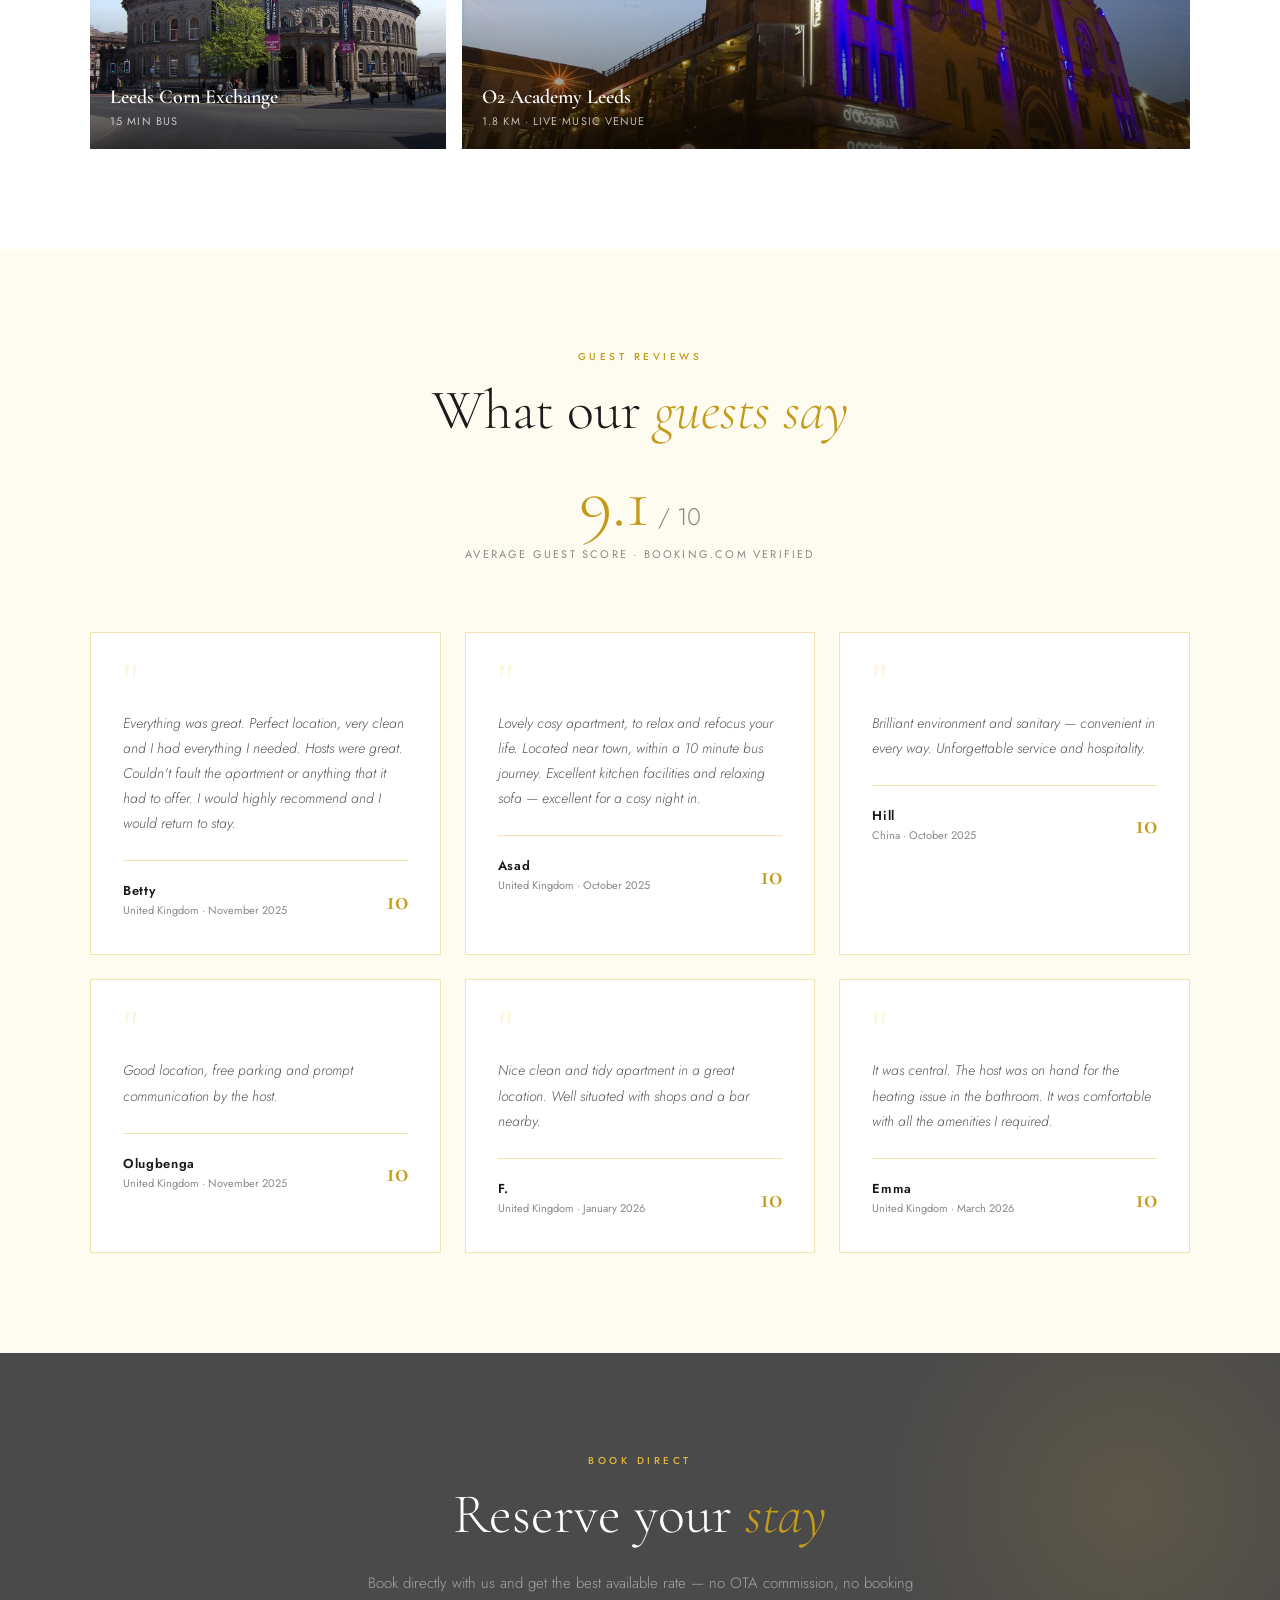
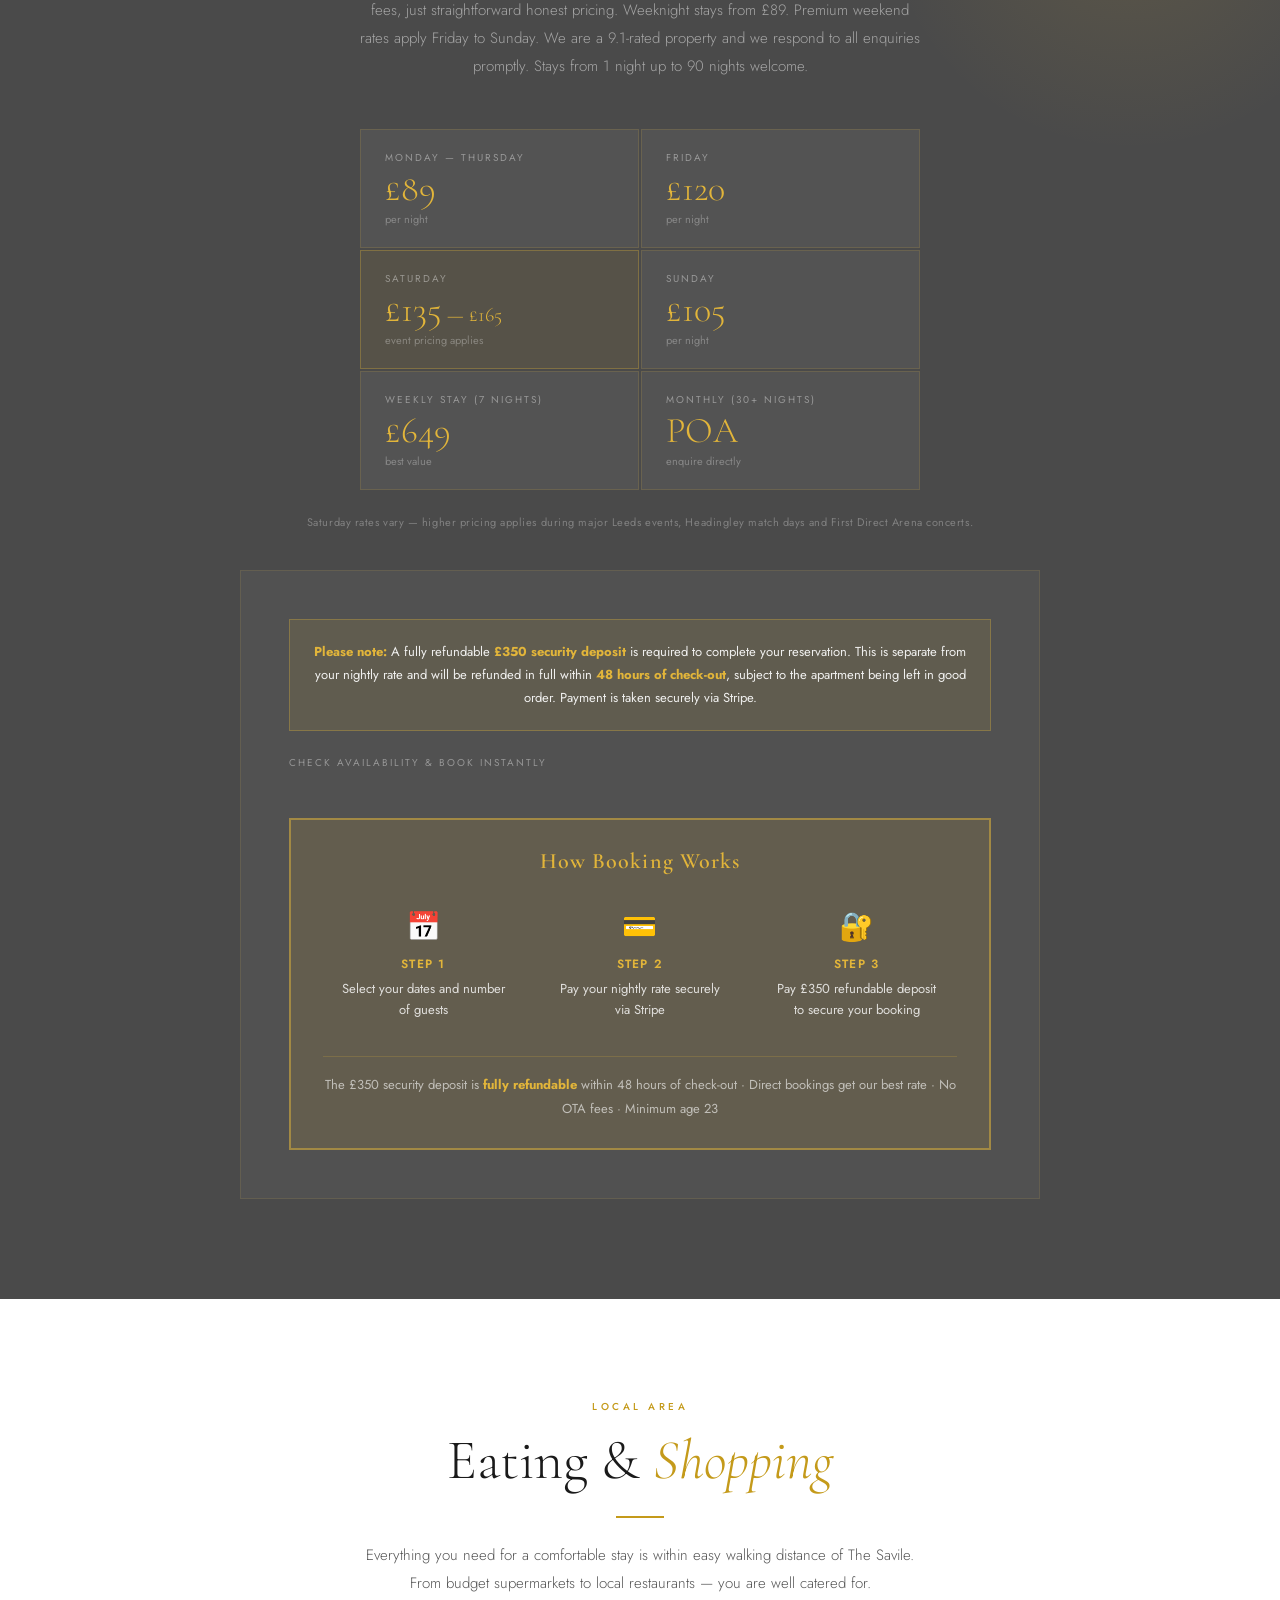
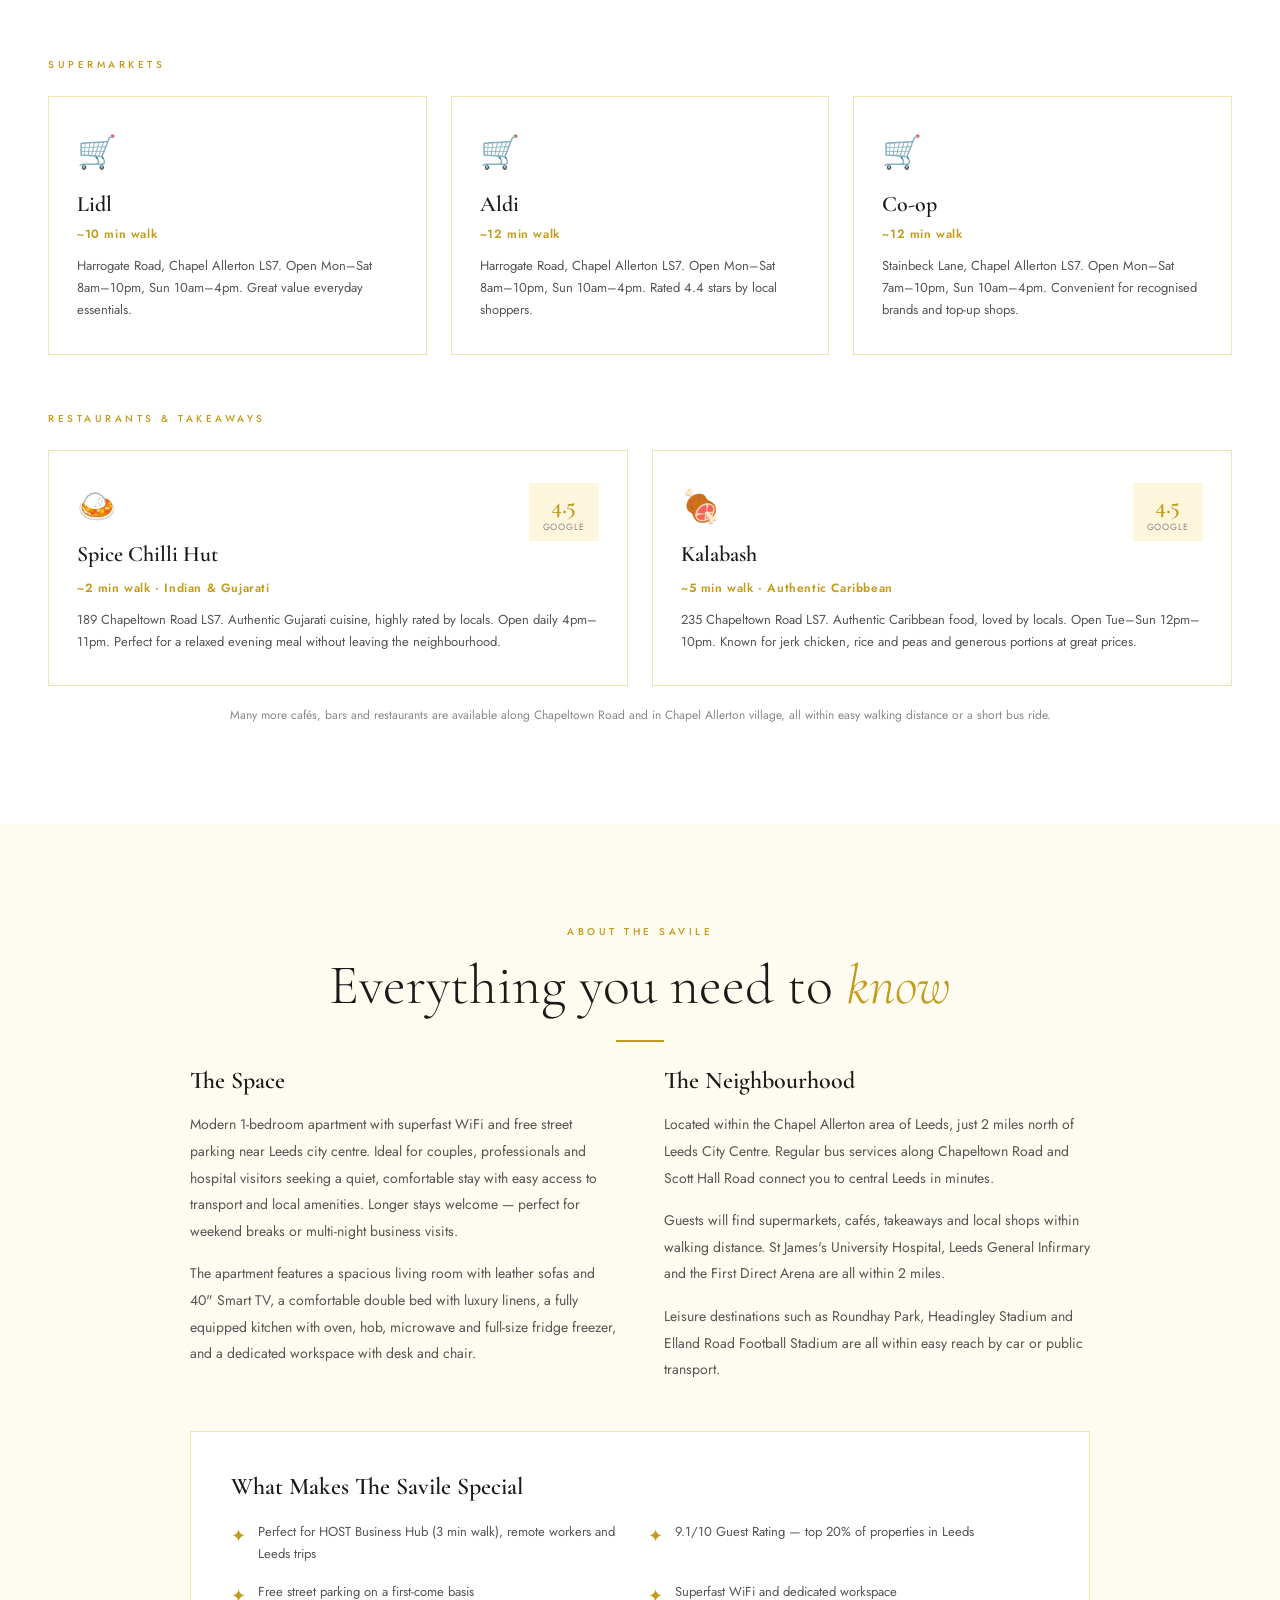
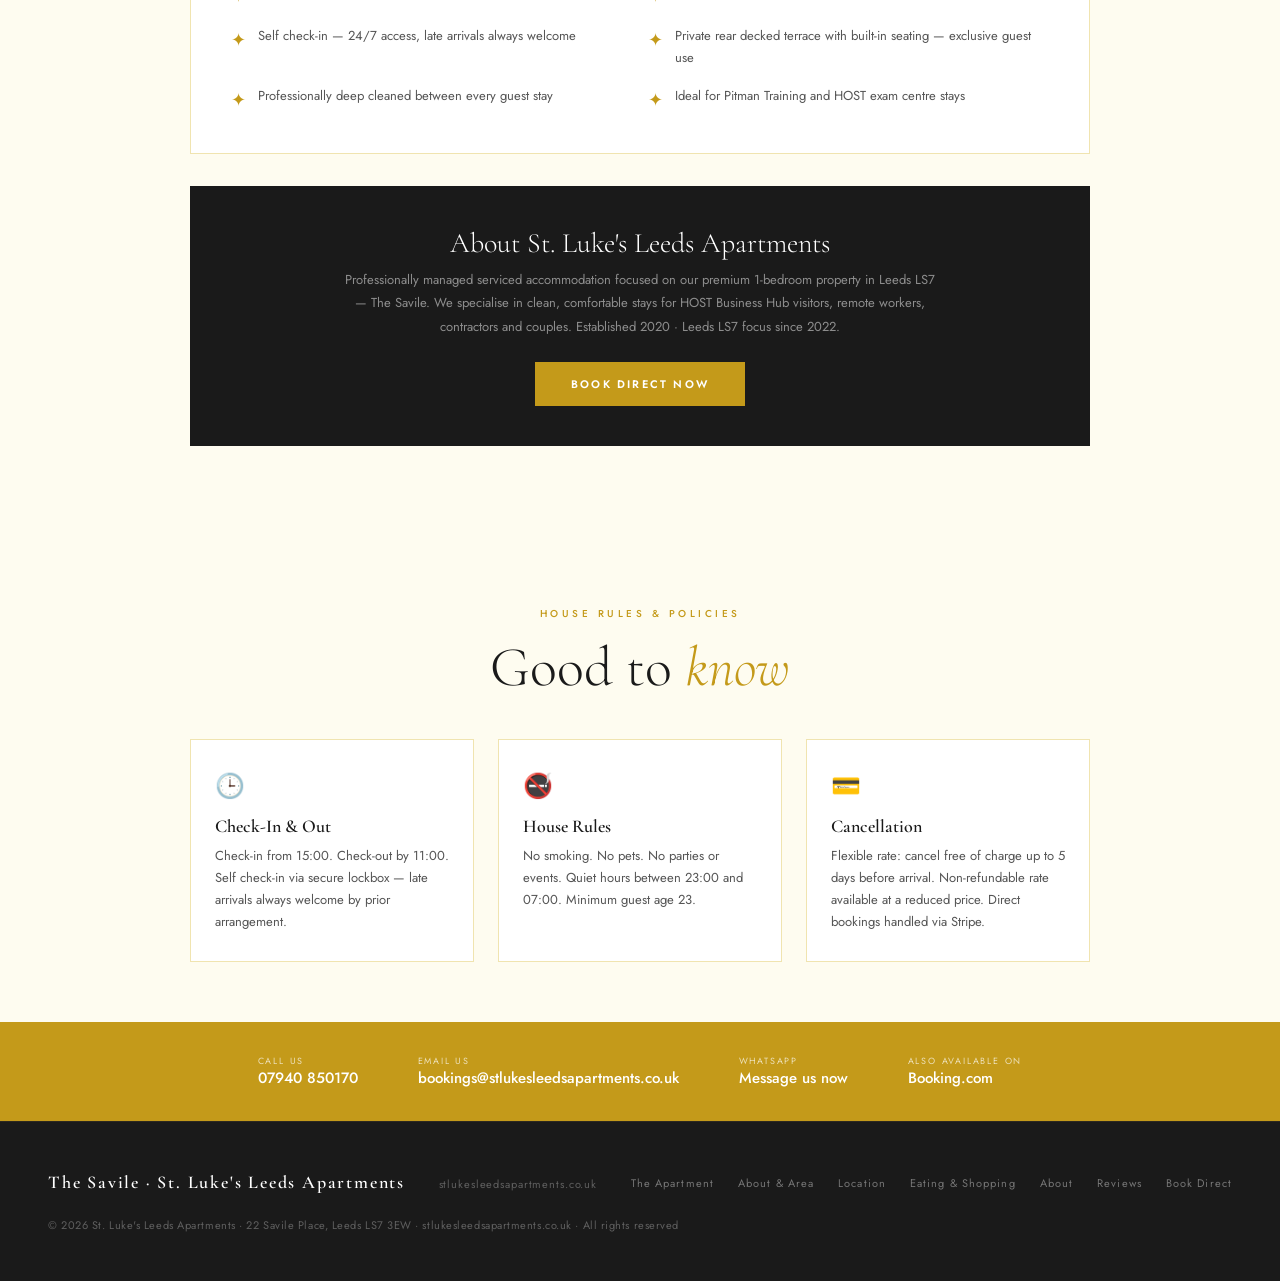
==== commit 3a99b00b: "Add files via upload" ====
--- a/index.html
+++ b/index.html
@@ -19,1024 +19,7 @@
 <meta name="description" content="The Savile — a boutique serviced apartment in Leeds LS7. Rated 9.1/10. Just 3 minutes from HOST & Pitman Training. Book direct at stlukesleedsapartments.co.uk for best rates. Perfect for business stays, courses and short breaks.">
 <link rel="preconnect" href="https://fonts.googleapis.com">
 <link href="https://fonts.googleapis.com/css2?family=Cormorant+Garamond:ital,wght@0,300;0,400;0,600;0,700;1,300;1,400&family=Jost:wght@300;400;500;600&display=swap" rel="stylesheet">
-<style>
-  :root {
-    --gold: #C49A1A;
-    --gold-light: #E2B53A;
-    --gold-pale: #FDF5DC;
-    --dark: #1A1A1A;
-    --charcoal: #4A4A4A;
-    --mid: #555;
-    --light: #888;
-    --cream: #FEFCF0;
-    --white: #FFFFFF;
-    --border: #F0E4B0;
-  }
-
-  * { margin: 0; padding: 0; box-sizing: border-box; }
-
-  html { scroll-behavior: smooth; }
-
-  body {
-    font-family: 'Jost', sans-serif;
-    background: var(--cream);
-    color: var(--dark);
-    overflow-x: hidden;
-  }
-
-  /* ── NAVIGATION ── */
-  .renovation-banner {
-    position: fixed;
-    top: 0; left: 0; right: 0;
-    z-index: 200;
-    background: var(--dark);
-    border-bottom: 1px solid var(--gold);
-    padding: 10px 48px;
-    display: flex;
-    align-items: center;
-    justify-content: center;
-    gap: 16px;
-  }
-
-  .renovation-banner p {
-    color: var(--cream);
-    font-size: 13px;
-    font-weight: 300;
-    line-height: 1.5;
-    text-align: center;
-    max-width: 900px;
-    margin: 0;
-  }
-
-  .renovation-banner a {
-    color: var(--gold-light);
-    font-weight: 500;
-    text-decoration: underline;
-  }
-
-  .renovation-banner-close {
-    background: none;
-    border: none;
-    color: var(--cream);
-    font-size: 20px;
-    line-height: 1;
-    cursor: pointer;
-    flex-shrink: 0;
-    padding: 0;
-  }
-
-  @media (max-width: 900px) {
-    .renovation-banner { padding: 10px 16px; }
-    .renovation-banner p { font-size: 12px; }
-  }
-
-  nav {
-    position: fixed;
-    top: 0; left: 0; right: 0;
-    z-index: 100;
-    padding: 0 48px;
-    height: 72px;
-    display: flex;
-    align-items: center;
-    justify-content: space-between;
-    background: rgba(74,74,74,0.95);
-    backdrop-filter: blur(12px);
-    border-bottom: 1px solid rgba(201,168,76,0.2);
-  }
-
-  .nav-brand {
-    display: flex;
-    flex-direction: column;
-    line-height: 1;
-  }
-
-  .nav-brand-main {
-    font-family: 'Cormorant Garamond', serif;
-    font-size: 22px;
-    font-weight: 600;
-    color: var(--white);
-    letter-spacing: 0.12em;
-    text-transform: uppercase;
-  }
-
-  .nav-brand-sub {
-    font-family: 'Jost', sans-serif;
-    font-size: 9px;
-    font-weight: 300;
-    color: var(--gold-light);
-    letter-spacing: 0.2em;
-    text-transform: uppercase;
-    margin-top: 3px;
-  }
-
-  .nav-links {
-    display: flex;
-    gap: 36px;
-    list-style: none;
-    align-items: center;
-  }
-
-  .nav-links a {
-    font-size: 11px;
-    font-weight: 500;
-    letter-spacing: 0.18em;
-    text-transform: uppercase;
-    color: rgba(255,255,255,0.75);
-    text-decoration: none;
-    transition: color 0.3s;
-  }
-
-  .nav-links a:hover { color: var(--gold-light); }
-
-  .nav-cta {
-    background: var(--gold) !important;
-    color: var(--white) !important;
-    padding: 10px 24px !important;
-    letter-spacing: 0.15em !important;
-    transition: background 0.3s !important;
-  }
-
-  .nav-cta:hover { background: var(--gold-light) !important; }
-
-  /* ── HERO ── */
-  .hero {
-    height: 100vh;
-    min-height: 700px;
-    position: relative;
-    display: flex;
-    align-items: center;
-    justify-content: center;
-    overflow: hidden;
-    background: var(--charcoal);
-  }
-
-  .hero-bg {
-    position: absolute;
-    inset: 0;
-    background: linear-gradient(135deg, #1a1208 0%, #2c2010 40%, #1a1a1a 100%);
-  }
-
-  .hero-img {
-    position: absolute;
-    inset: 0;
-    width: 100%;
-    height: 100%;
-    object-fit: cover;
-    opacity: 0.45;
-  }
-
-  .hero-img-placeholder {
-    position: absolute;
-    inset: 0;
-    background: linear-gradient(135deg, #2C1F05 0%, #3D2B0A 50%, #1A1208 100%);
-    display: flex;
-    align-items: center;
-    justify-content: center;
-    color: rgba(201,168,76,0.3);
-    font-family: 'Jost', sans-serif;
-    font-size: 13px;
-    letter-spacing: 0.2em;
-    text-transform: uppercase;
-  }
-
-  .hero-overlay {
-    position: absolute;
-    inset: 0;
-    background: linear-gradient(to bottom, rgba(26,18,8,0.3) 0%, rgba(26,18,8,0.6) 100%);
-  }
-
-  .hero-content {
-    position: relative;
-    text-align: center;
-    padding: 0 24px;
-    animation: fadeUp 1.2s ease forwards;
-  }
-
-  @keyframes fadeUp {
-    from { opacity: 0; transform: translateY(30px); }
-    to { opacity: 1; transform: translateY(0); }
-  }
-
-  .hero-eyebrow {
-    font-size: 10px;
-    font-weight: 500;
-    letter-spacing: 0.35em;
-    text-transform: uppercase;
-    color: var(--gold-light);
-    margin-bottom: 20px;
-  }
-
-  .hero-title {
-    font-family: 'Cormorant Garamond', serif;
-    font-size: clamp(56px, 9vw, 110px);
-    font-weight: 300;
-    color: var(--white);
-    line-height: 0.95;
-    letter-spacing: 0.06em;
-    margin-bottom: 24px;
-  }
-
-  .hero-title em {
-    font-style: italic;
-    color: var(--gold-light);
-  }
-
-  .hero-subtitle {
-    font-size: 13px;
-    font-weight: 300;
-    letter-spacing: 0.15em;
-    color: rgba(255,255,255,0.7);
-    margin-bottom: 48px;
-    text-transform: uppercase;
-  }
-
-  .hero-actions {
-    display: flex;
-    gap: 16px;
-    justify-content: center;
-    flex-wrap: wrap;
-  }
-
-  .btn-primary {
-    display: inline-block;
-    padding: 16px 40px;
-    background: var(--gold);
-    color: var(--white);
-    font-size: 11px;
-    font-weight: 600;
-    letter-spacing: 0.2em;
-    text-transform: uppercase;
-    text-decoration: none;
-    transition: all 0.3s;
-    border: 1px solid var(--gold);
-  }
-
-  .btn-primary:hover {
-    background: var(--gold-light);
-    border-color: var(--gold-light);
-    transform: translateY(-2px);
-  }
-
-  .btn-outline {
-    display: inline-block;
-    padding: 16px 40px;
-    background: transparent;
-    color: var(--white);
-    font-size: 11px;
-    font-weight: 500;
-    letter-spacing: 0.2em;
-    text-transform: uppercase;
-    text-decoration: none;
-    border: 1px solid rgba(255,255,255,0.4);
-    transition: all 0.3s;
-  }
-
-  .btn-outline:hover {
-    border-color: var(--gold-light);
-    color: var(--gold-light);
-  }
-
-  .hero-scroll {
-    position: absolute;
-    bottom: 40px;
-    left: 50%;
-    transform: translateX(-50%);
-    display: flex;
-    flex-direction: column;
-    align-items: center;
-    gap: 8px;
-    color: rgba(255,255,255,0.4);
-    font-size: 9px;
-    letter-spacing: 0.25em;
-    text-transform: uppercase;
-    animation: scrollBounce 2s infinite;
-  }
-
-  @keyframes scrollBounce {
-    0%, 100% { transform: translateX(-50%) translateY(0); }
-    50% { transform: translateX(-50%) translateY(6px); }
-  }
-
-  .hero-scroll-line {
-    width: 1px;
-    height: 40px;
-    background: linear-gradient(to bottom, rgba(201,168,76,0.6), transparent);
-  }
-
-  /* ── TRUST BAR ── */
-  .trust-bar {
-    background: var(--dark);
-    padding: 20px 48px;
-    display: flex;
-    justify-content: center;
-    gap: 60px;
-    flex-wrap: wrap;
-    border-bottom: 1px solid rgba(201,168,76,0.15);
-  }
-
-  .trust-item {
-    display: flex;
-    align-items: center;
-    gap: 10px;
-    color: rgba(255,255,255,0.7);
-    font-size: 11px;
-    letter-spacing: 0.12em;
-    text-transform: uppercase;
-  }
-
-  .trust-item-icon {
-    color: var(--gold-light);
-    font-size: 16px;
-  }
-
-  /* ── SECTIONS ── */
-  section { padding: 100px 48px; }
-
-  .section-eyebrow {
-    font-size: 10px;
-    font-weight: 500;
-    letter-spacing: 0.35em;
-    text-transform: uppercase;
-    color: var(--gold);
-    margin-bottom: 16px;
-  }
-
-  .section-title {
-    font-family: 'Cormorant Garamond', serif;
-    font-size: clamp(36px, 5vw, 56px);
-    font-weight: 300;
-    color: var(--dark);
-    line-height: 1.1;
-    margin-bottom: 24px;
-  }
-
-  .section-title em { font-style: italic; color: var(--gold); }
-
-  .section-body {
-    font-size: 15px;
-    font-weight: 300;
-    line-height: 1.85;
-    color: var(--mid);
-    max-width: 560px;
-  }
-
-  .gold-rule {
-    width: 48px;
-    height: 2px;
-    background: var(--gold);
-    margin: 24px 0;
-  }
-
-  /* ── ABOUT ── */
-  .about {
-    background: var(--white);
-    display: grid;
-    grid-template-columns: 1fr 1fr;
-    gap: 80px;
-    align-items: center;
-    max-width: 1200px;
-    margin: 0 auto;
-    padding: 100px 48px;
-  }
-
-  .about-images {
-    position: relative;
-    height: 520px;
-  }
-
-  .about-img-main {
-    position: absolute;
-    top: 0; left: 0;
-    width: 75%;
-    height: 80%;
-    object-fit: cover;
-    background: linear-gradient(135deg, #E2B53A33, #C49A1A33);
-    border: 1px solid var(--border);
-  }
-
-  .about-img-accent {
-    position: absolute;
-    bottom: 0; right: 0;
-    width: 55%;
-    height: 55%;
-    object-fit: cover;
-    background: linear-gradient(135deg, #1A1A1A, #4A4A4A);
-    border: 3px solid var(--white);
-    box-shadow: 0 20px 60px rgba(0,0,0,0.15);
-  }
-
-  .about-img-placeholder {
-    width: 100%;
-    height: 100%;
-    display: flex;
-    align-items: center;
-    justify-content: center;
-    color: var(--gold-light);
-    font-size: 11px;
-    letter-spacing: 0.2em;
-    text-transform: uppercase;
-    opacity: 0.6;
-  }
-
-  .about-badge {
-    position: absolute;
-    top: 50%;
-    right: -20px;
-    transform: translateY(-50%);
-    background: var(--gold);
-    color: var(--white);
-    padding: 20px;
-    text-align: center;
-    min-width: 90px;
-  }
-
-  .about-badge-num {
-    font-family: 'Cormorant Garamond', serif;
-    font-size: 36px;
-    font-weight: 600;
-    line-height: 1;
-    display: block;
-  }
-
-  .about-badge-text {
-    font-size: 8px;
-    letter-spacing: 0.15em;
-    text-transform: uppercase;
-    opacity: 0.85;
-    display: block;
-    margin-top: 4px;
-  }
-
-  /* ── GALLERY ── */
-  .gallery-section {
-    background: var(--cream);
-    padding: 100px 48px;
-  }
-
-  .gallery-header {
-    text-align: center;
-    max-width: 600px;
-    margin: 0 auto 60px;
-  }
-
-  .gallery-grid {
-    display: grid;
-    grid-template-columns: repeat(12, 1fr);
-    grid-template-rows: 280px 280px;
-    gap: 12px;
-    max-width: 1200px;
-    margin: 0 auto;
-  }
-
-  .gallery-item {
-    overflow: hidden;
-    position: relative;
-    background: var(--border);
-    cursor: pointer;
-  }
-
-  .gallery-item:nth-child(1) { grid-column: span 5; grid-row: span 2; }
-  .gallery-item:nth-child(2) { grid-column: span 4; }
-  .gallery-item:nth-child(3) { grid-column: span 3; }
-  .gallery-item:nth-child(4) { grid-column: span 3; }
-  .gallery-item:nth-child(5) { grid-column: span 4; }
-  .gallery-item:nth-child(6) { grid-column: span 6; }
-  .gallery-item:nth-child(7) { grid-column: span 6; }
-
-  .gallery-item img {
-    width: 100%;
-    height: 100%;
-    object-fit: cover;
-    transition: transform 0.6s ease;
-  }
-
-  .gallery-item:hover img { transform: scale(1.05); }
-
-  .gallery-placeholder {
-    width: 100%;
-    height: 100%;
-    display: flex;
-    align-items: center;
-    justify-content: center;
-    flex-direction: column;
-    gap: 8px;
-    color: var(--light);
-    font-size: 10px;
-    letter-spacing: 0.2em;
-    text-transform: uppercase;
-    background: linear-gradient(135deg, #e8dfc8, #f0e8d4);
-  }
-
-  .gallery-placeholder-icon { font-size: 28px; opacity: 0.4; }
-
-  /* ── FEATURES ── */
-  .features-section {
-    background: var(--dark);
-    padding: 100px 48px;
-  }
-
-  .features-header {
-    text-align: center;
-    max-width: 600px;
-    margin: 0 auto 70px;
-  }
-
-  .features-header .section-title { color: var(--white); }
-  .features-header .section-eyebrow { color: var(--gold-light); }
-
-  .features-grid {
-    display: grid;
-    grid-template-columns: repeat(3, 1fr);
-    gap: 2px;
-    max-width: 1100px;
-    margin: 0 auto;
-  }
-
-  .feature-card {
-    background: rgba(255,255,255,0.03);
-    border: 1px solid rgba(201,168,76,0.1);
-    padding: 48px 36px;
-    transition: all 0.3s;
-  }
-
-  .feature-card:hover {
-    background: rgba(201,168,76,0.06);
-    border-color: rgba(201,168,76,0.3);
-  }
-
-  .feature-icon {
-    font-size: 32px;
-    margin-bottom: 20px;
-    display: block;
-  }
-
-  .feature-title {
-    font-family: 'Cormorant Garamond', serif;
-    font-size: 22px;
-    font-weight: 600;
-    color: var(--white);
-    margin-bottom: 12px;
-    letter-spacing: 0.02em;
-  }
-
-  .feature-desc {
-    font-size: 13px;
-    font-weight: 300;
-    line-height: 1.8;
-    color: rgba(255,255,255,0.5);
-  }
-
-  /* ── LOCATION ── */
-  .location-section {
-    background: var(--white);
-    padding: 100px 48px;
-  }
-
-  .location-inner {
-    display: grid;
-    grid-template-columns: 1fr 1fr;
-    gap: 80px;
-    align-items: start;
-    max-width: 1200px;
-    margin: 0 auto;
-  }
-
-  .location-map {
-    background: var(--gold-pale);
-    height: 420px;
-    display: flex;
-    align-items: center;
-    justify-content: center;
-    border: 1px solid var(--border);
-    position: relative;
-    overflow: hidden;
-  }
-
-  .location-map iframe {
-    width: 100%;
-    height: 100%;
-    border: none;
-  }
-
-  .nearby-list {
-    list-style: none;
-    margin-top: 32px;
-  }
-
-  .nearby-item {
-    display: flex;
-    justify-content: space-between;
-    align-items: center;
-    padding: 16px 0;
-    border-bottom: 1px solid var(--border);
-    font-size: 14px;
-  }
-
-  .nearby-name { font-weight: 500; color: var(--dark); }
-  .nearby-time {
-    font-size: 12px;
-    color: var(--gold);
-    font-weight: 500;
-    letter-spacing: 0.05em;
-  }
-
-  /* ── REVIEWS ── */
-  .reviews-section {
-    background: var(--cream);
-    padding: 100px 48px;
-  }
-
-  .reviews-header {
-    text-align: center;
-    max-width: 600px;
-    margin: 0 auto 70px;
-  }
-
-  .reviews-score {
-    display: flex;
-    align-items: baseline;
-    justify-content: center;
-    gap: 8px;
-    margin-bottom: 8px;
-  }
-
-  .reviews-score-num {
-    font-family: 'Cormorant Garamond', serif;
-    font-size: 72px;
-    font-weight: 300;
-    color: var(--gold);
-    line-height: 1;
-  }
-
-  .reviews-score-max {
-    font-size: 24px;
-    color: var(--light);
-    font-weight: 300;
-  }
-
-  .reviews-label {
-    font-size: 11px;
-    letter-spacing: 0.2em;
-    text-transform: uppercase;
-    color: var(--light);
-    margin-bottom: 48px;
-  }
-
-  .reviews-grid {
-    display: grid;
-    grid-template-columns: repeat(3, 1fr);
-    gap: 24px;
-    max-width: 1100px;
-    margin: 0 auto;
-  }
-
-  .review-card {
-    background: var(--white);
-    border: 1px solid var(--border);
-    padding: 36px 32px;
-    position: relative;
-    transition: all 0.3s;
-  }
-
-  .review-card:hover {
-    border-color: var(--gold-light);
-    box-shadow: 0 8px 40px rgba(139,105,20,0.08);
-    transform: translateY(-4px);
-  }
-
-  .review-quote {
-    font-family: 'Cormorant Garamond', serif;
-    font-size: 52px;
-    color: var(--gold-pale);
-    line-height: 0.5;
-    margin-bottom: 16px;
-    display: block;
-  }
-
-  .review-text {
-    font-size: 14px;
-    font-weight: 300;
-    line-height: 1.8;
-    color: var(--mid);
-    margin-bottom: 24px;
-    font-style: italic;
-  }
-
-  .review-footer {
-    display: flex;
-    justify-content: space-between;
-    align-items: center;
-    padding-top: 20px;
-    border-top: 1px solid var(--border);
-  }
-
-  .review-author {
-    font-size: 13px;
-    font-weight: 600;
-    color: var(--dark);
-    letter-spacing: 0.05em;
-  }
-
-  .review-meta {
-    font-size: 11px;
-    color: var(--light);
-    margin-top: 2px;
-  }
-
-  .review-score {
-    font-family: 'Cormorant Garamond', serif;
-    font-size: 28px;
-    font-weight: 600;
-    color: var(--gold);
-  }
-
-  /* ── BOOKING ── */
-  .booking-section {
-    background: var(--charcoal);
-    padding: 100px 48px;
-    position: relative;
-    overflow: hidden;
-  }
-
-  .booking-section::before {
-    content: '';
-    position: absolute;
-    top: -100px; right: -100px;
-    width: 500px; height: 500px;
-    background: radial-gradient(circle, rgba(226,181,58,0.12) 0%, transparent 70%);
-    pointer-events: none;
-  }
-
-  .booking-inner {
-    max-width: 800px;
-    margin: 0 auto;
-    text-align: center;
-  }
-
-  .booking-inner .section-title { color: var(--white); }
-  .booking-inner .section-eyebrow { color: var(--gold-light); }
-  .booking-inner .section-body {
-    color: rgba(255,255,255,0.5);
-    margin: 0 auto 48px;
-  }
-
-  .booking-price {
-    display: flex;
-    align-items: baseline;
-    justify-content: center;
-    gap: 6px;
-    margin: 32px 0;
-  }
-
-  .booking-price-from {
-    font-size: 13px;
-    color: rgba(255,255,255,0.4);
-    letter-spacing: 0.1em;
-    text-transform: uppercase;
-  }
-
-  .booking-price-num {
-    font-family: 'Cormorant Garamond', serif;
-    font-size: 72px;
-    font-weight: 300;
-    color: var(--gold-light);
-    line-height: 1;
-  }
-
-  .booking-price-unit {
-    font-size: 16px;
-    color: rgba(255,255,255,0.4);
-  }
-
-  .booking-form {
-    background: rgba(255,255,255,0.04);
-    border: 1px solid rgba(201,168,76,0.15);
-    padding: 48px;
-    margin-top: 40px;
-    text-align: left;
-  }
-
-  .form-grid {
-    display: grid;
-    grid-template-columns: 1fr 1fr;
-    gap: 20px;
-    margin-bottom: 20px;
-  }
-
-  .form-group {
-    display: flex;
-    flex-direction: column;
-    gap: 8px;
-  }
-
-  .form-group.full { grid-column: span 2; }
-
-  .form-label {
-    font-size: 10px;
-    font-weight: 500;
-    letter-spacing: 0.2em;
-    text-transform: uppercase;
-    color: rgba(255,255,255,0.5);
-  }
-
-  .form-input, .form-textarea {
-    background: rgba(255,255,255,0.06);
-    border: 1px solid rgba(201,168,76,0.2);
-    color: var(--white);
-    padding: 14px 18px;
-    font-family: 'Jost', sans-serif;
-    font-size: 14px;
-    font-weight: 300;
-    outline: none;
-    transition: border-color 0.3s;
-    width: 100%;
-  }
-
-  .form-input:focus, .form-textarea:focus {
-    border-color: var(--gold-light);
-  }
-
-  .form-input::placeholder, .form-textarea::placeholder {
-    color: rgba(255,255,255,0.2);
-  }
-
-  .form-textarea { height: 120px; resize: vertical; }
-
-  .form-note {
-    font-size: 11px;
-    color: rgba(255,255,255,0.3);
-    margin-bottom: 24px;
-    line-height: 1.6;
-  }
-
-  .btn-submit {
-    width: 100%;
-    padding: 18px;
-    background: var(--gold);
-    color: var(--white);
-    border: none;
-    font-family: 'Jost', sans-serif;
-    font-size: 11px;
-    font-weight: 600;
-    letter-spacing: 0.25em;
-    text-transform: uppercase;
-    cursor: pointer;
-    transition: all 0.3s;
-  }
-
-  .btn-submit:hover {
-    background: var(--gold-light);
-    transform: translateY(-2px);
-  }
-
-  /* ── CONTACT BAR ── */
-  .contact-bar {
-    background: var(--gold);
-    padding: 32px 48px;
-    display: flex;
-    justify-content: center;
-    align-items: center;
-    gap: 60px;
-    flex-wrap: wrap;
-  }
-
-  .contact-item {
-    display: flex;
-    align-items: center;
-    gap: 12px;
-    color: var(--white);
-    text-decoration: none;
-    transition: opacity 0.3s;
-  }
-
-  .contact-item:hover { opacity: 0.8; }
-
-  .contact-item-label {
-    font-size: 9px;
-    letter-spacing: 0.2em;
-    text-transform: uppercase;
-    opacity: 0.7;
-    display: block;
-  }
-
-  .contact-item-value {
-    font-size: 15px;
-    font-weight: 500;
-    display: block;
-  }
-
-  /* ── FOOTER ── */
-  footer {
-    background: var(--dark);
-    padding: 48px;
-    display: flex;
-    justify-content: space-between;
-    align-items: center;
-    flex-wrap: wrap;
-    gap: 24px;
-    border-top: 1px solid rgba(201,168,76,0.1);
-  }
-
-  .footer-brand {
-    font-family: 'Cormorant Garamond', serif;
-    font-size: 18px;
-    font-weight: 600;
-    color: var(--white);
-    letter-spacing: 0.1em;
-  }
-
-  .footer-copy {
-    font-size: 11px;
-    color: rgba(255,255,255,0.3);
-    letter-spacing: 0.05em;
-  }
-
-  .footer-links {
-    display: flex;
-    gap: 24px;
-    list-style: none;
-  }
-
-  .footer-links a {
-    font-size: 11px;
-    color: rgba(255,255,255,0.4);
-    text-decoration: none;
-    letter-spacing: 0.1em;
-    transition: color 0.3s;
-  }
-
-  .footer-links a:hover { color: var(--gold-light); }
-
-  /* ── MOBILE ── */
-  @media (max-width: 768px) {
-    nav { padding: 0 24px; }
-    .nav-links { display: none; }
-    section { padding: 70px 24px; }
-    .about { grid-template-columns: 1fr; padding: 70px 24px; }
-    .about-images { height: 320px; }
-    .about-badge { display: none; }
-    .features-grid { grid-template-columns: 1fr; }
-    .gallery-grid { grid-template-columns: 1fr 1fr; grid-template-rows: auto; }
-    .gallery-item { grid-column: span 1 !important; grid-row: span 1 !important; height: 200px; }
-    .reviews-grid { grid-template-columns: 1fr; }
-    .location-inner { grid-template-columns: 1fr; }
-    .form-grid { grid-template-columns: 1fr; }
-    .form-group.full { grid-column: span 1; }
-    .trust-bar { padding: 16px 24px; gap: 20px; }
-    .contact-bar { padding: 24px; gap: 24px; }
-    footer { padding: 32px 24px; flex-direction: column; text-align: center; }
-    .booking-form { padding: 28px 20px; }
-  }
-
-  /* ── LIGHTBOX ── */
-  .lightbox {
-    display: none;
-    position: fixed;
-    inset: 0;
-    background: rgba(0,0,0,0.95);
-    z-index: 999;
-    align-items: center;
-    justify-content: center;
-  }
-
-  .lightbox.active { display: flex; }
-  .lightbox img { max-width: 80vw; max-height: 85vh; object-fit: contain; }
-  .lightbox-close {
-    position: absolute;
-    top: 24px; right: 32px;
-    color: var(--white);
-    font-size: 32px;
-    cursor: pointer;
-    opacity: 0.6;
-    transition: opacity 0.3s;
-  }
-  .lightbox-close:hover { opacity: 1; }
-  .lightbox-prev, .lightbox-next {
-    position: absolute;
-    top: 50%;
-    transform: translateY(-50%);
-    color: var(--white);
-    font-size: 48px;
-    cursor: pointer;
-    opacity: 0.6;
-    transition: opacity 0.3s;
-    padding: 20px;
-    user-select: none;
-  }
-  .lightbox-prev { left: 20px; }
-  .lightbox-next { right: 20px; }
-  .lightbox-prev:hover, .lightbox-next:hover { opacity: 1; }
-  .lightbox-counter {
-    position: absolute;
-    bottom: 24px;
-    left: 50%;
-    transform: translateX(-50%);
-    color: rgba(255,255,255,0.6);
-    font-size: 13px;
-    letter-spacing: 0.1em;
-  }
-  .loc-card:hover img { transform: scale(1.06); }
-</style>
+<link rel="stylesheet" href="styles.css">
 <script type="application/ld+json">
 {
   "@context": "https://schema.org",
@@ -1114,7 +97,7 @@
 
 <!-- RENOVATION NOTICE BANNER -->
 <div class="renovation-banner" id="renovationBanner">
-  <p>A quick note. Minor fitting-stage building work is underway on site until around 28 July. It is quiet, low-impact work, and it is why stays booked before 13 August receive a 15% discount. <a href="https://wa.me/447940850170">Message us on WhatsApp</a> any time if you have questions before booking.</p>
+  <p>A quick note. Building work is underway on site, currently expected to continue into September. It is quiet, low-impact work, and stays booked between 25 July and 11 September receive a 15% discount as a thank you. <a href="https://wa.me/447940850170">Message us on WhatsApp</a> any time if you have questions before booking.</p>
   <button class="renovation-banner-close" onclick="closeRenovationBanner()" aria-label="Close notice">&times;</button>
 </div>
 
--- a/styles.css
+++ b/styles.css
@@ -0,0 +1,1016 @@
+  :root {
+    --gold: #C49A1A;
+    --gold-light: #E2B53A;
+    --gold-pale: #FDF5DC;
+    --dark: #1A1A1A;
+    --charcoal: #4A4A4A;
+    --mid: #555;
+    --light: #888;
+    --cream: #FEFCF0;
+    --white: #FFFFFF;
+    --border: #F0E4B0;
+  }
+
+  * { margin: 0; padding: 0; box-sizing: border-box; }
+
+  html { scroll-behavior: smooth; }
+
+  body {
+    font-family: 'Jost', sans-serif;
+    background: var(--cream);
+    color: var(--dark);
+    overflow-x: hidden;
+  }
+
+  /* ── NAVIGATION ── */
+  .renovation-banner {
+    position: fixed;
+    top: 0; left: 0; right: 0;
+    z-index: 200;
+    background: var(--dark);
+    border-bottom: 1px solid var(--gold);
+    padding: 10px 48px;
+    display: flex;
+    align-items: center;
+    justify-content: center;
+    gap: 16px;
+  }
+
+  .renovation-banner p {
+    color: var(--cream);
+    font-size: 13px;
+    font-weight: 300;
+    line-height: 1.5;
+    text-align: center;
+    max-width: 900px;
+    margin: 0;
+  }
+
+  .renovation-banner a {
+    color: var(--gold-light);
+    font-weight: 500;
+    text-decoration: underline;
+  }
+
+  .renovation-banner-close {
+    background: none;
+    border: none;
+    color: var(--cream);
+    font-size: 20px;
+    line-height: 1;
+    cursor: pointer;
+    flex-shrink: 0;
+    padding: 0;
+  }
+
+  @media (max-width: 900px) {
+    .renovation-banner { padding: 10px 16px; }
+    .renovation-banner p { font-size: 12px; }
+  }
+
+  nav {
+    position: fixed;
+    top: 0; left: 0; right: 0;
+    z-index: 100;
+    padding: 0 48px;
+    height: 72px;
+    display: flex;
+    align-items: center;
+    justify-content: space-between;
+    background: rgba(74,74,74,0.95);
+    backdrop-filter: blur(12px);
+    border-bottom: 1px solid rgba(201,168,76,0.2);
+  }
+
+  .nav-brand {
+    display: flex;
+    flex-direction: column;
+    line-height: 1;
+  }
+
+  .nav-brand-main {
+    font-family: 'Cormorant Garamond', serif;
+    font-size: 22px;
+    font-weight: 600;
+    color: var(--white);
+    letter-spacing: 0.12em;
+    text-transform: uppercase;
+  }
+
+  .nav-brand-sub {
+    font-family: 'Jost', sans-serif;
+    font-size: 9px;
+    font-weight: 300;
+    color: var(--gold-light);
+    letter-spacing: 0.2em;
+    text-transform: uppercase;
+    margin-top: 3px;
+  }
+
+  .nav-links {
+    display: flex;
+    gap: 36px;
+    list-style: none;
+    align-items: center;
+  }
+
+  .nav-links a {
+    font-size: 11px;
+    font-weight: 500;
+    letter-spacing: 0.18em;
+    text-transform: uppercase;
+    color: rgba(255,255,255,0.75);
+    text-decoration: none;
+    transition: color 0.3s;
+  }
+
+  .nav-links a:hover { color: var(--gold-light); }
+
+  .nav-cta {
+    background: var(--gold) !important;
+    color: var(--white) !important;
+    padding: 10px 24px !important;
+    letter-spacing: 0.15em !important;
+    transition: background 0.3s !important;
+  }
+
+  .nav-cta:hover { background: var(--gold-light) !important; }
+
+  /* ── HERO ── */
+  .hero {
+    height: 100vh;
+    min-height: 700px;
+    position: relative;
+    display: flex;
+    align-items: center;
+    justify-content: center;
+    overflow: hidden;
+    background: var(--charcoal);
+  }
+
+  .hero-bg {
+    position: absolute;
+    inset: 0;
+    background: linear-gradient(135deg, #1a1208 0%, #2c2010 40%, #1a1a1a 100%);
+  }
+
+  .hero-img {
+    position: absolute;
+    inset: 0;
+    width: 100%;
+    height: 100%;
+    object-fit: cover;
+    opacity: 0.45;
+  }
+
+  .hero-img-placeholder {
+    position: absolute;
+    inset: 0;
+    background: linear-gradient(135deg, #2C1F05 0%, #3D2B0A 50%, #1A1208 100%);
+    display: flex;
+    align-items: center;
+    justify-content: center;
+    color: rgba(201,168,76,0.3);
+    font-family: 'Jost', sans-serif;
+    font-size: 13px;
+    letter-spacing: 0.2em;
+    text-transform: uppercase;
+  }
+
+  .hero-overlay {
+    position: absolute;
+    inset: 0;
+    background: linear-gradient(to bottom, rgba(26,18,8,0.3) 0%, rgba(26,18,8,0.6) 100%);
+  }
+
+  .hero-content {
+    position: relative;
+    text-align: center;
+    padding: 0 24px;
+    animation: fadeUp 1.2s ease forwards;
+  }
+
+  @keyframes fadeUp {
+    from { opacity: 0; transform: translateY(30px); }
+    to { opacity: 1; transform: translateY(0); }
+  }
+
+  .hero-eyebrow {
+    font-size: 10px;
+    font-weight: 500;
+    letter-spacing: 0.35em;
+    text-transform: uppercase;
+    color: var(--gold-light);
+    margin-bottom: 20px;
+  }
+
+  .hero-title {
+    font-family: 'Cormorant Garamond', serif;
+    font-size: clamp(56px, 9vw, 110px);
+    font-weight: 300;
+    color: var(--white);
+    line-height: 0.95;
+    letter-spacing: 0.06em;
+    margin-bottom: 24px;
+  }
+
+  .hero-title em {
+    font-style: italic;
+    color: var(--gold-light);
+  }
+
+  .hero-subtitle {
+    font-size: 13px;
+    font-weight: 300;
+    letter-spacing: 0.15em;
+    color: rgba(255,255,255,0.7);
+    margin-bottom: 48px;
+    text-transform: uppercase;
+  }
+
+  .hero-actions {
+    display: flex;
+    gap: 16px;
+    justify-content: center;
+    flex-wrap: wrap;
+  }
+
+  .btn-primary {
+    display: inline-block;
+    padding: 16px 40px;
+    background: var(--gold);
+    color: var(--white);
+    font-size: 11px;
+    font-weight: 600;
+    letter-spacing: 0.2em;
+    text-transform: uppercase;
+    text-decoration: none;
+    transition: all 0.3s;
+    border: 1px solid var(--gold);
+  }
+
+  .btn-primary:hover {
+    background: var(--gold-light);
+    border-color: var(--gold-light);
+    transform: translateY(-2px);
+  }
+
+  .btn-outline {
+    display: inline-block;
+    padding: 16px 40px;
+    background: transparent;
+    color: var(--white);
+    font-size: 11px;
+    font-weight: 500;
+    letter-spacing: 0.2em;
+    text-transform: uppercase;
+    text-decoration: none;
+    border: 1px solid rgba(255,255,255,0.4);
+    transition: all 0.3s;
+  }
+
+  .btn-outline:hover {
+    border-color: var(--gold-light);
+    color: var(--gold-light);
+  }
+
+  .hero-scroll {
+    position: absolute;
+    bottom: 40px;
+    left: 50%;
+    transform: translateX(-50%);
+    display: flex;
+    flex-direction: column;
+    align-items: center;
+    gap: 8px;
+    color: rgba(255,255,255,0.4);
+    font-size: 9px;
+    letter-spacing: 0.25em;
+    text-transform: uppercase;
+    animation: scrollBounce 2s infinite;
+  }
+
+  @keyframes scrollBounce {
+    0%, 100% { transform: translateX(-50%) translateY(0); }
+    50% { transform: translateX(-50%) translateY(6px); }
+  }
+
+  .hero-scroll-line {
+    width: 1px;
+    height: 40px;
+    background: linear-gradient(to bottom, rgba(201,168,76,0.6), transparent);
+  }
+
+  /* ── TRUST BAR ── */
+  .trust-bar {
+    background: var(--dark);
+    padding: 20px 48px;
+    display: flex;
+    justify-content: center;
+    gap: 60px;
+    flex-wrap: wrap;
+    border-bottom: 1px solid rgba(201,168,76,0.15);
+  }
+
+  .trust-item {
+    display: flex;
+    align-items: center;
+    gap: 10px;
+    color: rgba(255,255,255,0.7);
+    font-size: 11px;
+    letter-spacing: 0.12em;
+    text-transform: uppercase;
+  }
+
+  .trust-item-icon {
+    color: var(--gold-light);
+    font-size: 16px;
+  }
+
+  /* ── SECTIONS ── */
+  section { padding: 100px 48px; }
+
+  .section-eyebrow {
+    font-size: 10px;
+    font-weight: 500;
+    letter-spacing: 0.35em;
+    text-transform: uppercase;
+    color: var(--gold);
+    margin-bottom: 16px;
+  }
+
+  .section-title {
+    font-family: 'Cormorant Garamond', serif;
+    font-size: clamp(36px, 5vw, 56px);
+    font-weight: 300;
+    color: var(--dark);
+    line-height: 1.1;
+    margin-bottom: 24px;
+  }
+
+  .section-title em { font-style: italic; color: var(--gold); }
+
+  .section-body {
+    font-size: 15px;
+    font-weight: 300;
+    line-height: 1.85;
+    color: var(--mid);
+    max-width: 560px;
+  }
+
+  .gold-rule {
+    width: 48px;
+    height: 2px;
+    background: var(--gold);
+    margin: 24px 0;
+  }
+
+  /* ── ABOUT ── */
+  .about {
+    background: var(--white);
+    display: grid;
+    grid-template-columns: 1fr 1fr;
+    gap: 80px;
+    align-items: center;
+    max-width: 1200px;
+    margin: 0 auto;
+    padding: 100px 48px;
+  }
+
+  .about-images {
+    position: relative;
+    height: 520px;
+  }
+
+  .about-img-main {
+    position: absolute;
+    top: 0; left: 0;
+    width: 75%;
+    height: 80%;
+    object-fit: cover;
+    background: linear-gradient(135deg, #E2B53A33, #C49A1A33);
+    border: 1px solid var(--border);
+  }
+
+  .about-img-accent {
+    position: absolute;
+    bottom: 0; right: 0;
+    width: 55%;
+    height: 55%;
+    object-fit: cover;
+    background: linear-gradient(135deg, #1A1A1A, #4A4A4A);
+    border: 3px solid var(--white);
+    box-shadow: 0 20px 60px rgba(0,0,0,0.15);
+  }
+
+  .about-img-placeholder {
+    width: 100%;
+    height: 100%;
+    display: flex;
+    align-items: center;
+    justify-content: center;
+    color: var(--gold-light);
+    font-size: 11px;
+    letter-spacing: 0.2em;
+    text-transform: uppercase;
+    opacity: 0.6;
+  }
+
+  .about-badge {
+    position: absolute;
+    top: 50%;
+    right: -20px;
+    transform: translateY(-50%);
+    background: var(--gold);
+    color: var(--white);
+    padding: 20px;
+    text-align: center;
+    min-width: 90px;
+  }
+
+  .about-badge-num {
+    font-family: 'Cormorant Garamond', serif;
+    font-size: 36px;
+    font-weight: 600;
+    line-height: 1;
+    display: block;
+  }
+
+  .about-badge-text {
+    font-size: 8px;
+    letter-spacing: 0.15em;
+    text-transform: uppercase;
+    opacity: 0.85;
+    display: block;
+    margin-top: 4px;
+  }
+
+  /* ── GALLERY ── */
+  .gallery-section {
+    background: var(--cream);
+    padding: 100px 48px;
+  }
+
+  .gallery-header {
+    text-align: center;
+    max-width: 600px;
+    margin: 0 auto 60px;
+  }
+
+  .gallery-grid {
+    display: grid;
+    grid-template-columns: repeat(12, 1fr);
+    grid-template-rows: 280px 280px;
+    gap: 12px;
+    max-width: 1200px;
+    margin: 0 auto;
+  }
+
+  .gallery-item {
+    overflow: hidden;
+    position: relative;
+    background: var(--border);
+    cursor: pointer;
+  }
+
+  .gallery-item:nth-child(1) { grid-column: span 5; grid-row: span 2; }
+  .gallery-item:nth-child(2) { grid-column: span 4; }
+  .gallery-item:nth-child(3) { grid-column: span 3; }
+  .gallery-item:nth-child(4) { grid-column: span 3; }
+  .gallery-item:nth-child(5) { grid-column: span 4; }
+  .gallery-item:nth-child(6) { grid-column: span 6; }
+  .gallery-item:nth-child(7) { grid-column: span 6; }
+
+  .gallery-item img {
+    width: 100%;
+    height: 100%;
+    object-fit: cover;
+    transition: transform 0.6s ease;
+  }
+
+  .gallery-item:hover img { transform: scale(1.05); }
+
+  .gallery-placeholder {
+    width: 100%;
+    height: 100%;
+    display: flex;
+    align-items: center;
+    justify-content: center;
+    flex-direction: column;
+    gap: 8px;
+    color: var(--light);
+    font-size: 10px;
+    letter-spacing: 0.2em;
+    text-transform: uppercase;
+    background: linear-gradient(135deg, #e8dfc8, #f0e8d4);
+  }
+
+  .gallery-placeholder-icon { font-size: 28px; opacity: 0.4; }
+
+  /* ── FEATURES ── */
+  .features-section {
+    background: var(--dark);
+    padding: 100px 48px;
+  }
+
+  .features-header {
+    text-align: center;
+    max-width: 600px;
+    margin: 0 auto 70px;
+  }
+
+  .features-header .section-title { color: var(--white); }
+  .features-header .section-eyebrow { color: var(--gold-light); }
+
+  .features-grid {
+    display: grid;
+    grid-template-columns: repeat(3, 1fr);
+    gap: 2px;
+    max-width: 1100px;
+    margin: 0 auto;
+  }
+
+  .feature-card {
+    background: rgba(255,255,255,0.03);
+    border: 1px solid rgba(201,168,76,0.1);
+    padding: 48px 36px;
+    transition: all 0.3s;
+  }
+
+  .feature-card:hover {
+    background: rgba(201,168,76,0.06);
+    border-color: rgba(201,168,76,0.3);
+  }
+
+  .feature-icon {
+    font-size: 32px;
+    margin-bottom: 20px;
+    display: block;
+  }
+
+  .feature-title {
+    font-family: 'Cormorant Garamond', serif;
+    font-size: 22px;
+    font-weight: 600;
+    color: var(--white);
+    margin-bottom: 12px;
+    letter-spacing: 0.02em;
+  }
+
+  .feature-desc {
+    font-size: 13px;
+    font-weight: 300;
+    line-height: 1.8;
+    color: rgba(255,255,255,0.5);
+  }
+
+  /* ── LOCATION ── */
+  .location-section {
+    background: var(--white);
+    padding: 100px 48px;
+  }
+
+  .location-inner {
+    display: grid;
+    grid-template-columns: 1fr 1fr;
+    gap: 80px;
+    align-items: start;
+    max-width: 1200px;
+    margin: 0 auto;
+  }
+
+  .location-map {
+    background: var(--gold-pale);
+    height: 420px;
+    display: flex;
+    align-items: center;
+    justify-content: center;
+    border: 1px solid var(--border);
+    position: relative;
+    overflow: hidden;
+  }
+
+  .location-map iframe {
+    width: 100%;
+    height: 100%;
+    border: none;
+  }
+
+  .nearby-list {
+    list-style: none;
+    margin-top: 32px;
+  }
+
+  .nearby-item {
+    display: flex;
+    justify-content: space-between;
+    align-items: center;
+    padding: 16px 0;
+    border-bottom: 1px solid var(--border);
+    font-size: 14px;
+  }
+
+  .nearby-name { font-weight: 500; color: var(--dark); }
+  .nearby-time {
+    font-size: 12px;
+    color: var(--gold);
+    font-weight: 500;
+    letter-spacing: 0.05em;
+  }
+
+  /* ── REVIEWS ── */
+  .reviews-section {
+    background: var(--cream);
+    padding: 100px 48px;
+  }
+
+  .reviews-header {
+    text-align: center;
+    max-width: 600px;
+    margin: 0 auto 70px;
+  }
+
+  .reviews-score {
+    display: flex;
+    align-items: baseline;
+    justify-content: center;
+    gap: 8px;
+    margin-bottom: 8px;
+  }
+
+  .reviews-score-num {
+    font-family: 'Cormorant Garamond', serif;
+    font-size: 72px;
+    font-weight: 300;
+    color: var(--gold);
+    line-height: 1;
+  }
+
+  .reviews-score-max {
+    font-size: 24px;
+    color: var(--light);
+    font-weight: 300;
+  }
+
+  .reviews-label {
+    font-size: 11px;
+    letter-spacing: 0.2em;
+    text-transform: uppercase;
+    color: var(--light);
+    margin-bottom: 48px;
+  }
+
+  .reviews-grid {
+    display: grid;
+    grid-template-columns: repeat(3, 1fr);
+    gap: 24px;
+    max-width: 1100px;
+    margin: 0 auto;
+  }
+
+  .review-card {
+    background: var(--white);
+    border: 1px solid var(--border);
+    padding: 36px 32px;
+    position: relative;
+    transition: all 0.3s;
+  }
+
+  .review-card:hover {
+    border-color: var(--gold-light);
+    box-shadow: 0 8px 40px rgba(139,105,20,0.08);
+    transform: translateY(-4px);
+  }
+
+  .review-quote {
+    font-family: 'Cormorant Garamond', serif;
+    font-size: 52px;
+    color: var(--gold-pale);
+    line-height: 0.5;
+    margin-bottom: 16px;
+    display: block;
+  }
+
+  .review-text {
+    font-size: 14px;
+    font-weight: 300;
+    line-height: 1.8;
+    color: var(--mid);
+    margin-bottom: 24px;
+    font-style: italic;
+  }
+
+  .review-footer {
+    display: flex;
+    justify-content: space-between;
+    align-items: center;
+    padding-top: 20px;
+    border-top: 1px solid var(--border);
+  }
+
+  .review-author {
+    font-size: 13px;
+    font-weight: 600;
+    color: var(--dark);
+    letter-spacing: 0.05em;
+  }
+
+  .review-meta {
+    font-size: 11px;
+    color: var(--light);
+    margin-top: 2px;
+  }
+
+  .review-score {
+    font-family: 'Cormorant Garamond', serif;
+    font-size: 28px;
+    font-weight: 600;
+    color: var(--gold);
+  }
+
+  /* ── BOOKING ── */
+  .booking-section {
+    background: var(--charcoal);
+    padding: 100px 48px;
+    position: relative;
+    overflow: hidden;
+  }
+
+  .booking-section::before {
+    content: '';
+    position: absolute;
+    top: -100px; right: -100px;
+    width: 500px; height: 500px;
+    background: radial-gradient(circle, rgba(226,181,58,0.12) 0%, transparent 70%);
+    pointer-events: none;
+  }
+
+  .booking-inner {
+    max-width: 800px;
+    margin: 0 auto;
+    text-align: center;
+  }
+
+  .booking-inner .section-title { color: var(--white); }
+  .booking-inner .section-eyebrow { color: var(--gold-light); }
+  .booking-inner .section-body {
+    color: rgba(255,255,255,0.5);
+    margin: 0 auto 48px;
+  }
+
+  .booking-price {
+    display: flex;
+    align-items: baseline;
+    justify-content: center;
+    gap: 6px;
+    margin: 32px 0;
+  }
+
+  .booking-price-from {
+    font-size: 13px;
+    color: rgba(255,255,255,0.4);
+    letter-spacing: 0.1em;
+    text-transform: uppercase;
+  }
+
+  .booking-price-num {
+    font-family: 'Cormorant Garamond', serif;
+    font-size: 72px;
+    font-weight: 300;
+    color: var(--gold-light);
+    line-height: 1;
+  }
+
+  .booking-price-unit {
+    font-size: 16px;
+    color: rgba(255,255,255,0.4);
+  }
+
+  .booking-form {
+    background: rgba(255,255,255,0.04);
+    border: 1px solid rgba(201,168,76,0.15);
+    padding: 48px;
+    margin-top: 40px;
+    text-align: left;
+  }
+
+  .form-grid {
+    display: grid;
+    grid-template-columns: 1fr 1fr;
+    gap: 20px;
+    margin-bottom: 20px;
+  }
+
+  .form-group {
+    display: flex;
+    flex-direction: column;
+    gap: 8px;
+  }
+
+  .form-group.full { grid-column: span 2; }
+
+  .form-label {
+    font-size: 10px;
+    font-weight: 500;
+    letter-spacing: 0.2em;
+    text-transform: uppercase;
+    color: rgba(255,255,255,0.5);
+  }
+
+  .form-input, .form-textarea {
+    background: rgba(255,255,255,0.06);
+    border: 1px solid rgba(201,168,76,0.2);
+    color: var(--white);
+    padding: 14px 18px;
+    font-family: 'Jost', sans-serif;
+    font-size: 14px;
+    font-weight: 300;
+    outline: none;
+    transition: border-color 0.3s;
+    width: 100%;
+  }
+
+  .form-input:focus, .form-textarea:focus {
+    border-color: var(--gold-light);
+  }
+
+  .form-input::placeholder, .form-textarea::placeholder {
+    color: rgba(255,255,255,0.2);
+  }
+
+  .form-textarea { height: 120px; resize: vertical; }
+
+  .form-note {
+    font-size: 11px;
+    color: rgba(255,255,255,0.3);
+    margin-bottom: 24px;
+    line-height: 1.6;
+  }
+
+  .btn-submit {
+    width: 100%;
+    padding: 18px;
+    background: var(--gold);
+    color: var(--white);
+    border: none;
+    font-family: 'Jost', sans-serif;
+    font-size: 11px;
+    font-weight: 600;
+    letter-spacing: 0.25em;
+    text-transform: uppercase;
+    cursor: pointer;
+    transition: all 0.3s;
+  }
+
+  .btn-submit:hover {
+    background: var(--gold-light);
+    transform: translateY(-2px);
+  }
+
+  /* ── CONTACT BAR ── */
+  .contact-bar {
+    background: var(--gold);
+    padding: 32px 48px;
+    display: flex;
+    justify-content: center;
+    align-items: center;
+    gap: 60px;
+    flex-wrap: wrap;
+  }
+
+  .contact-item {
+    display: flex;
+    align-items: center;
+    gap: 12px;
+    color: var(--white);
+    text-decoration: none;
+    transition: opacity 0.3s;
+  }
+
+  .contact-item:hover { opacity: 0.8; }
+
+  .contact-item-label {
+    font-size: 9px;
+    letter-spacing: 0.2em;
+    text-transform: uppercase;
+    opacity: 0.7;
+    display: block;
+  }
+
+  .contact-item-value {
+    font-size: 15px;
+    font-weight: 500;
+    display: block;
+  }
+
+  /* ── FOOTER ── */
+  footer {
+    background: var(--dark);
+    padding: 48px;
+    display: flex;
+    justify-content: space-between;
+    align-items: center;
+    flex-wrap: wrap;
+    gap: 24px;
+    border-top: 1px solid rgba(201,168,76,0.1);
+  }
+
+  .footer-brand {
+    font-family: 'Cormorant Garamond', serif;
+    font-size: 18px;
+    font-weight: 600;
+    color: var(--white);
+    letter-spacing: 0.1em;
+  }
+
+  .footer-copy {
+    font-size: 11px;
+    color: rgba(255,255,255,0.3);
+    letter-spacing: 0.05em;
+  }
+
+  .footer-links {
+    display: flex;
+    gap: 24px;
+    list-style: none;
+  }
+
+  .footer-links a {
+    font-size: 11px;
+    color: rgba(255,255,255,0.4);
+    text-decoration: none;
+    letter-spacing: 0.1em;
+    transition: color 0.3s;
+  }
+
+  .footer-links a:hover { color: var(--gold-light); }
+
+  /* ── MOBILE ── */
+  @media (max-width: 768px) {
+    nav { padding: 0 24px; }
+    .nav-links { display: none; }
+    section { padding: 70px 24px; }
+    .about { grid-template-columns: 1fr; padding: 70px 24px; }
+    .about-images { height: 320px; }
+    .about-badge { display: none; }
+    .features-grid { grid-template-columns: 1fr; }
+    .gallery-grid { grid-template-columns: 1fr 1fr; grid-template-rows: auto; }
+    .gallery-item { grid-column: span 1 !important; grid-row: span 1 !important; height: 200px; }
+    .reviews-grid { grid-template-columns: 1fr; }
+    .location-inner { grid-template-columns: 1fr; }
+    .form-grid { grid-template-columns: 1fr; }
+    .form-group.full { grid-column: span 1; }
+    .trust-bar { padding: 16px 24px; gap: 20px; }
+    .contact-bar { padding: 24px; gap: 24px; }
+    footer { padding: 32px 24px; flex-direction: column; text-align: center; }
+    .booking-form { padding: 28px 20px; }
+  }
+
+  /* ── LIGHTBOX ── */
+  .lightbox {
+    display: none;
+    position: fixed;
+    inset: 0;
+    background: rgba(0,0,0,0.95);
+    z-index: 999;
+    align-items: center;
+    justify-content: center;
+  }
+
+  .lightbox.active { display: flex; }
+  .lightbox img { max-width: 80vw; max-height: 85vh; object-fit: contain; }
+  .lightbox-close {
+    position: absolute;
+    top: 24px; right: 32px;
+    color: var(--white);
+    font-size: 32px;
+    cursor: pointer;
+    opacity: 0.6;
+    transition: opacity 0.3s;
+  }
+  .lightbox-close:hover { opacity: 1; }
+  .lightbox-prev, .lightbox-next {
+    position: absolute;
+    top: 50%;
+    transform: translateY(-50%);
+    color: var(--white);
+    font-size: 48px;
+    cursor: pointer;
+    opacity: 0.6;
+    transition: opacity 0.3s;
+    padding: 20px;
+    user-select: none;
+  }
+  .lightbox-prev { left: 20px; }
+  .lightbox-next { right: 20px; }
+  .lightbox-prev:hover, .lightbox-next:hover { opacity: 1; }
+  .lightbox-counter {
+    position: absolute;
+    bottom: 24px;
+    left: 50%;
+    transform: translateX(-50%);
+    color: rgba(255,255,255,0.6);
+    font-size: 13px;
+    letter-spacing: 0.1em;
+  }
+  .loc-card:hover img { transform: scale(1.06); }
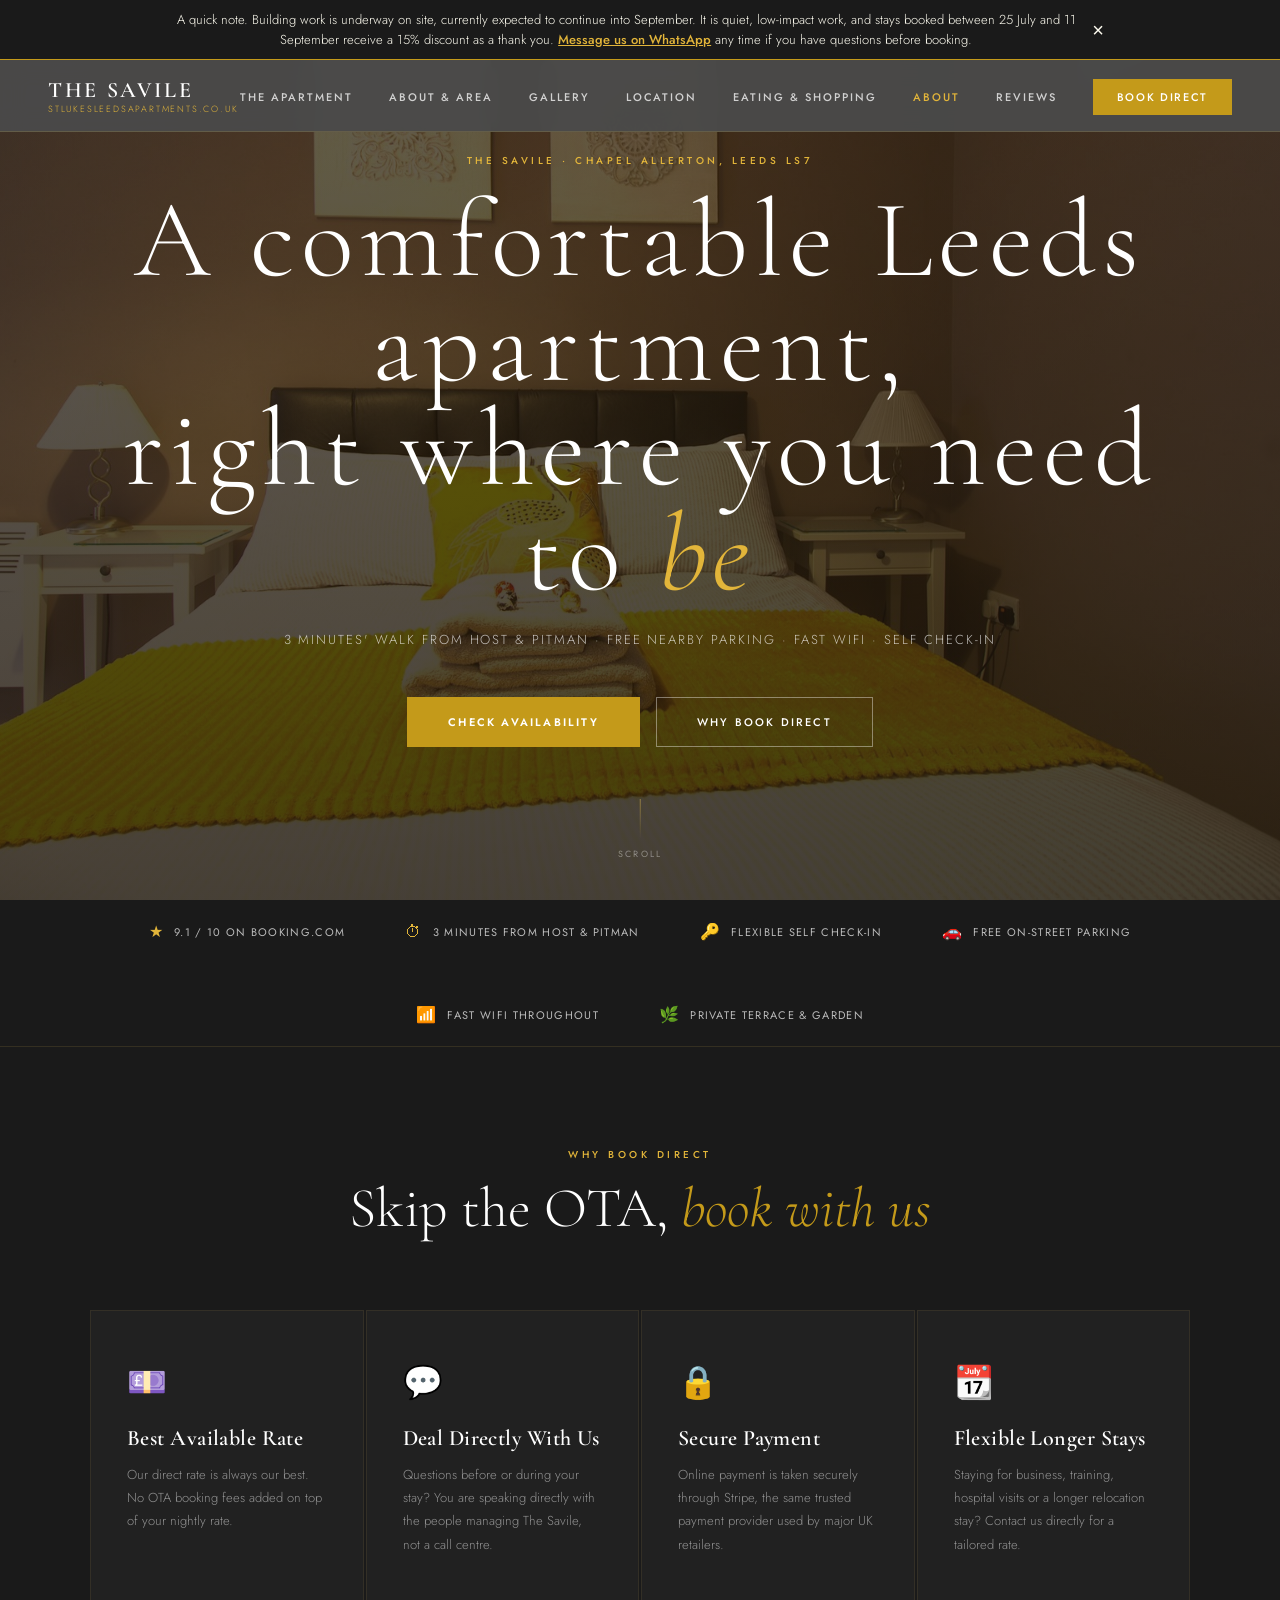
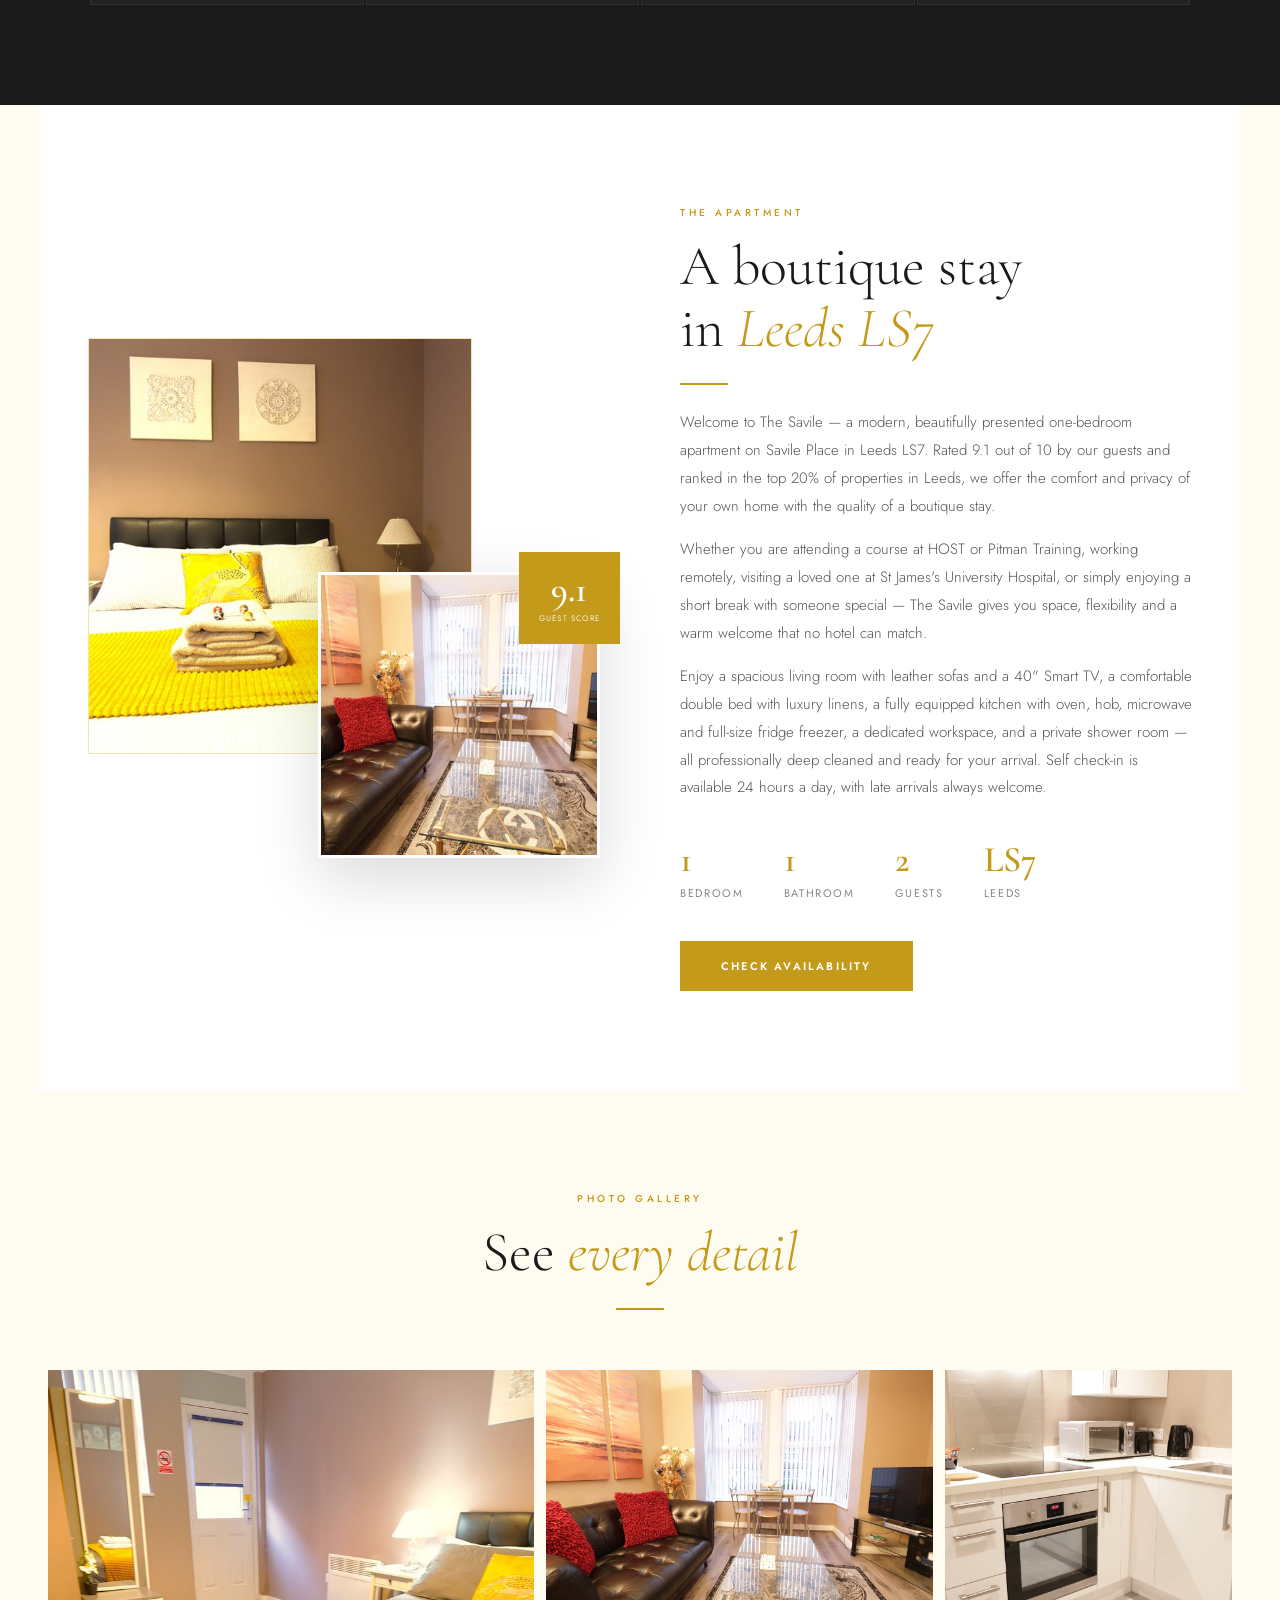
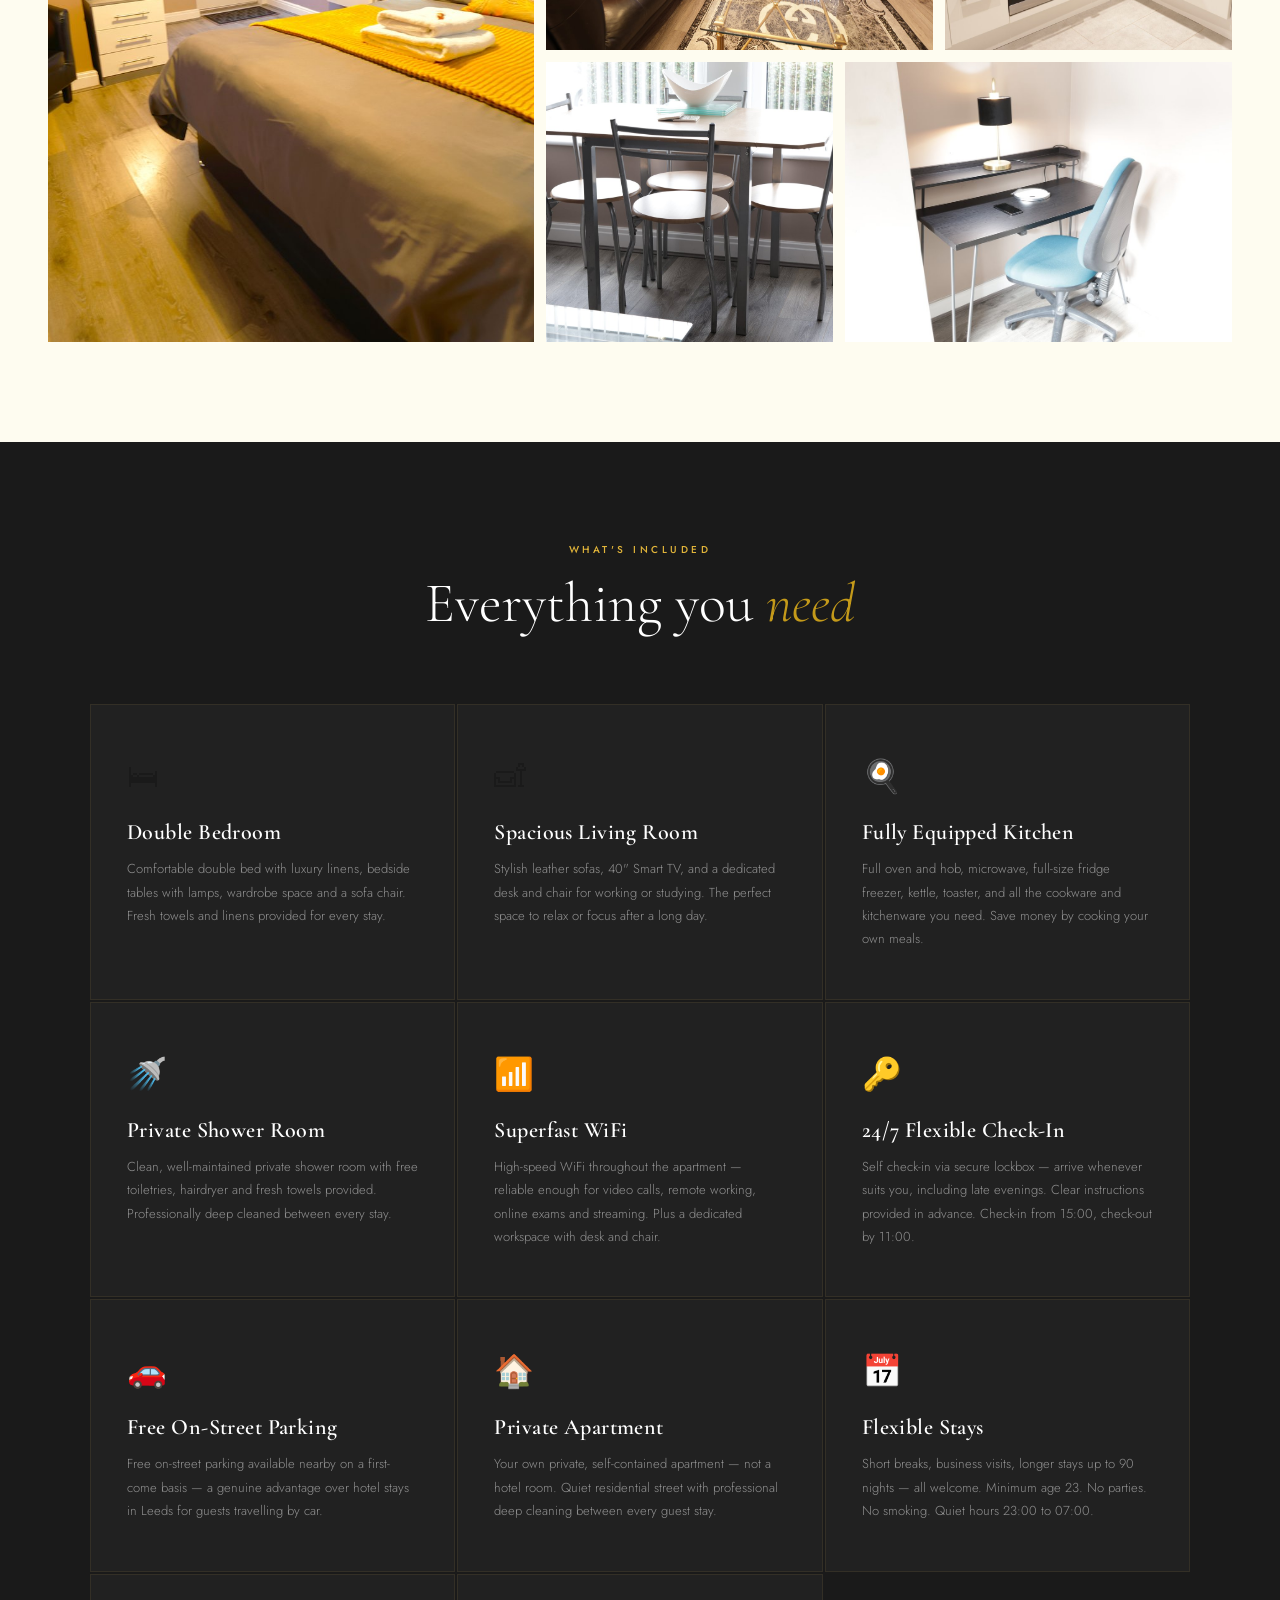
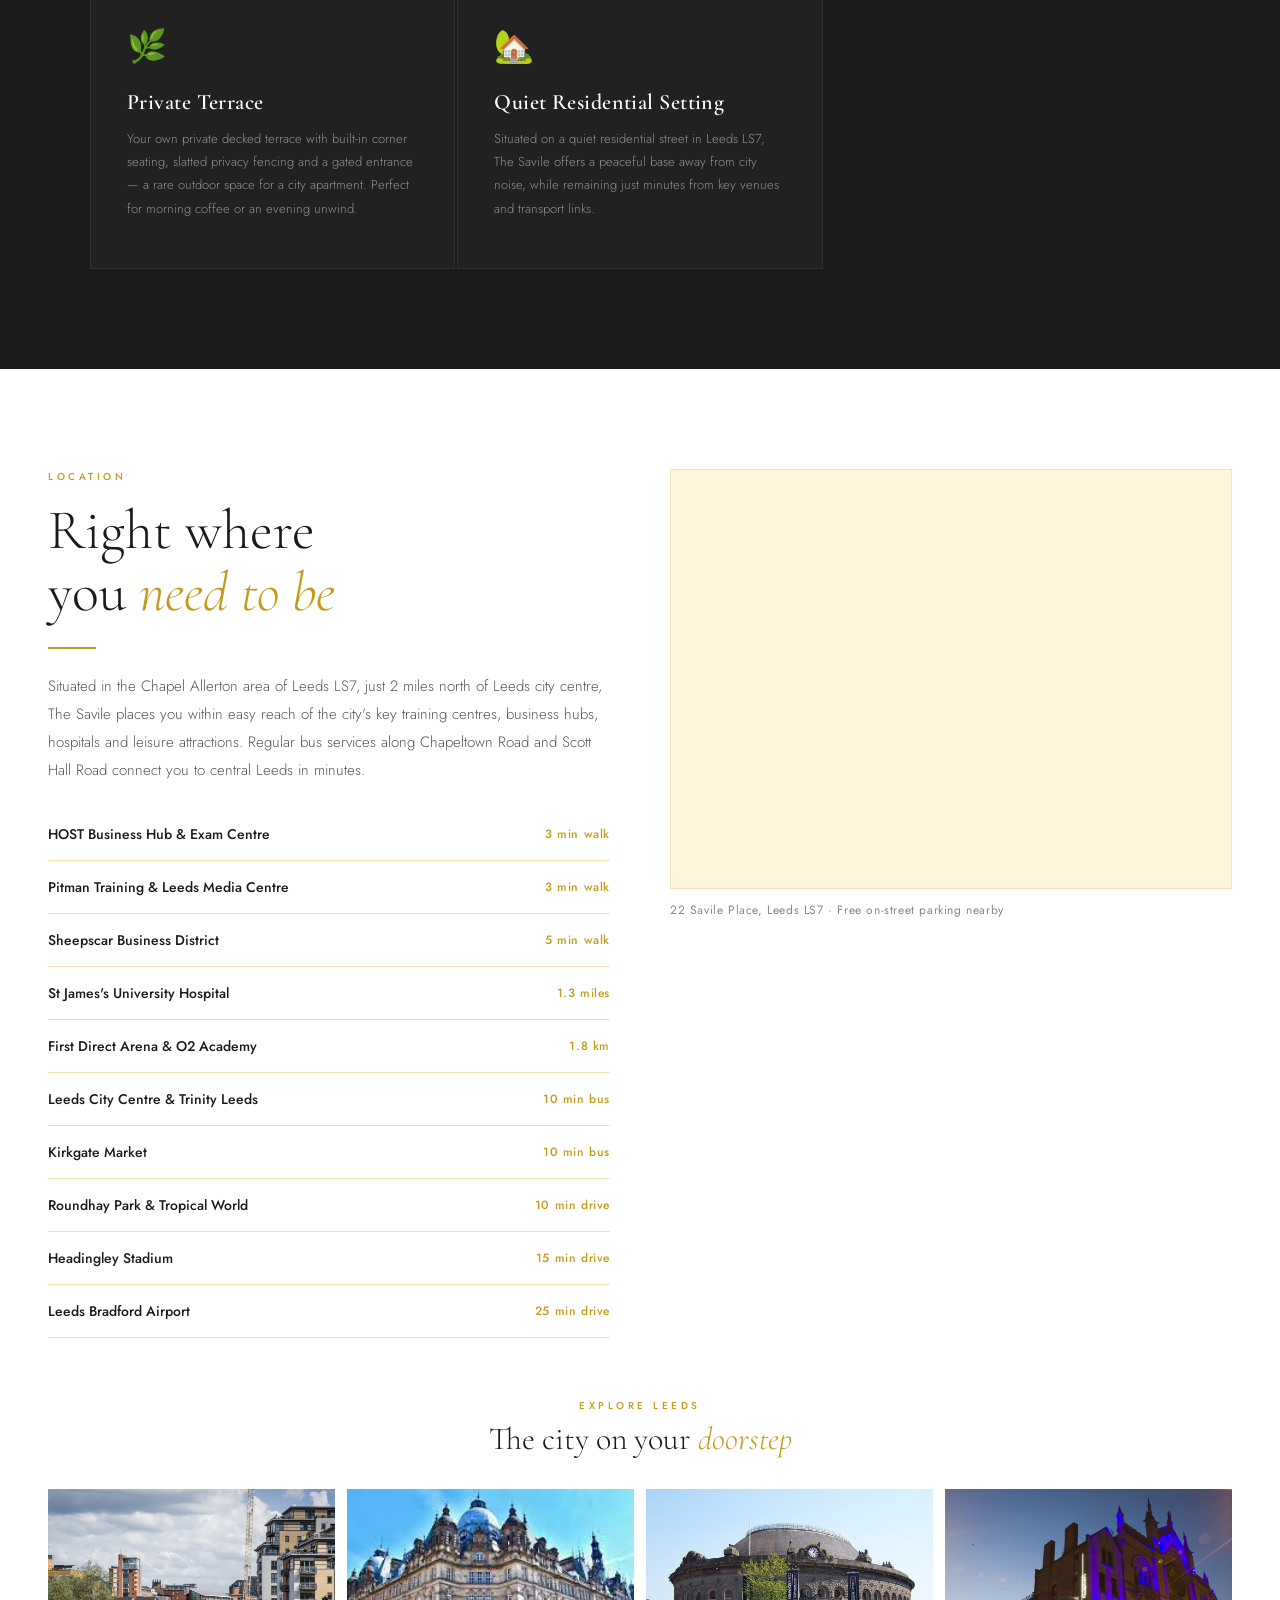
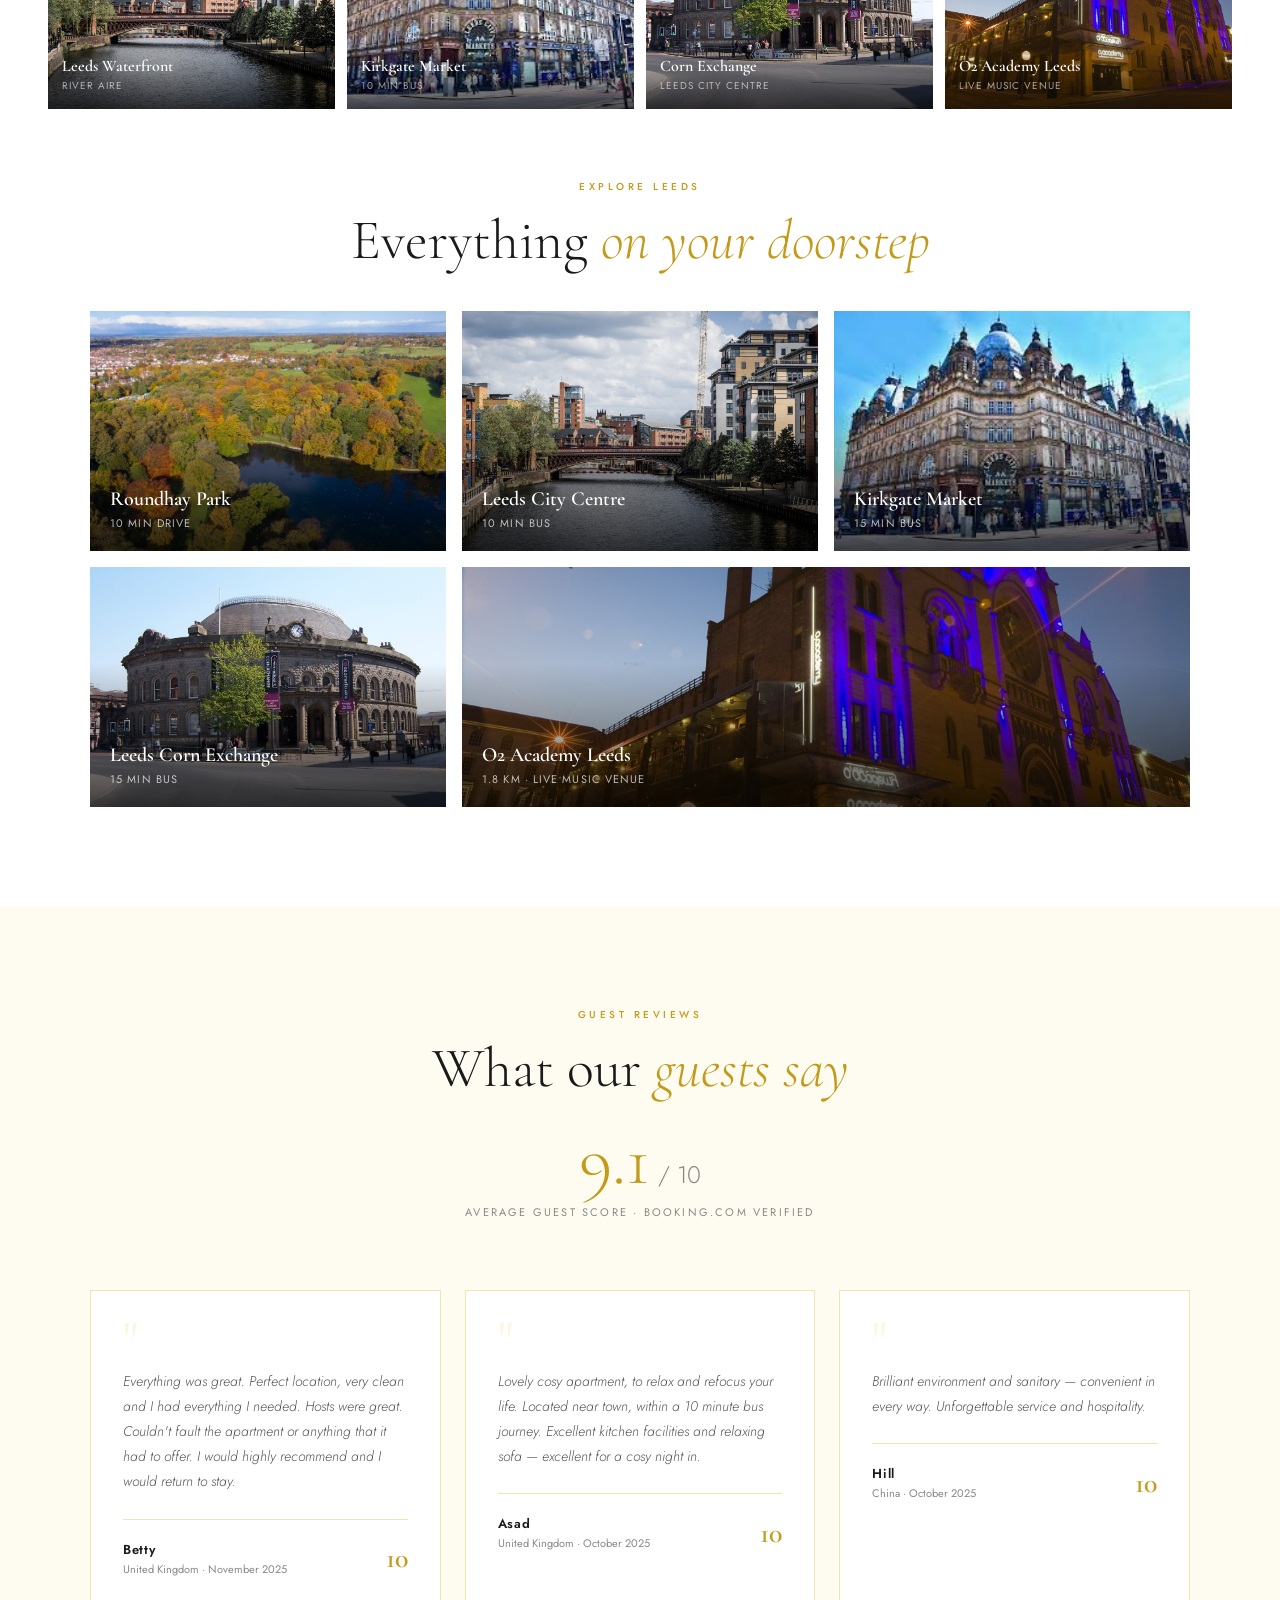
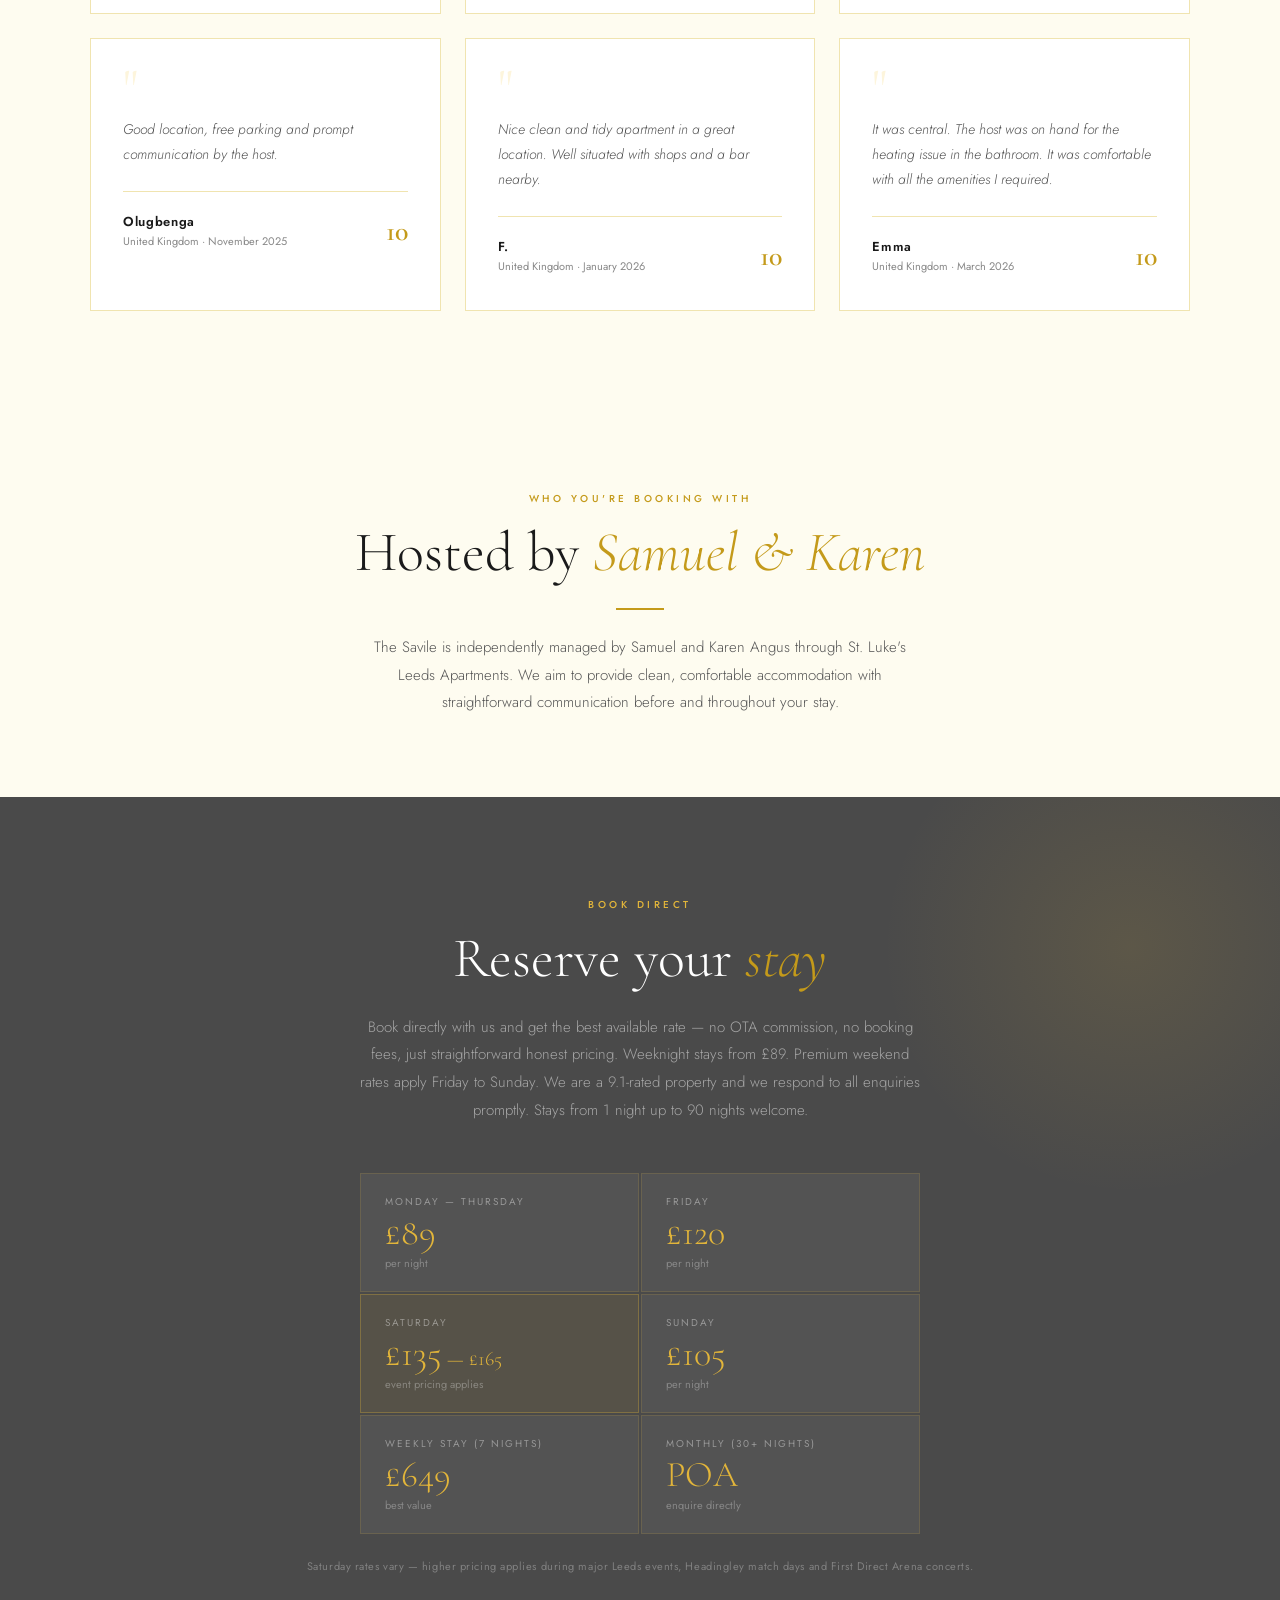
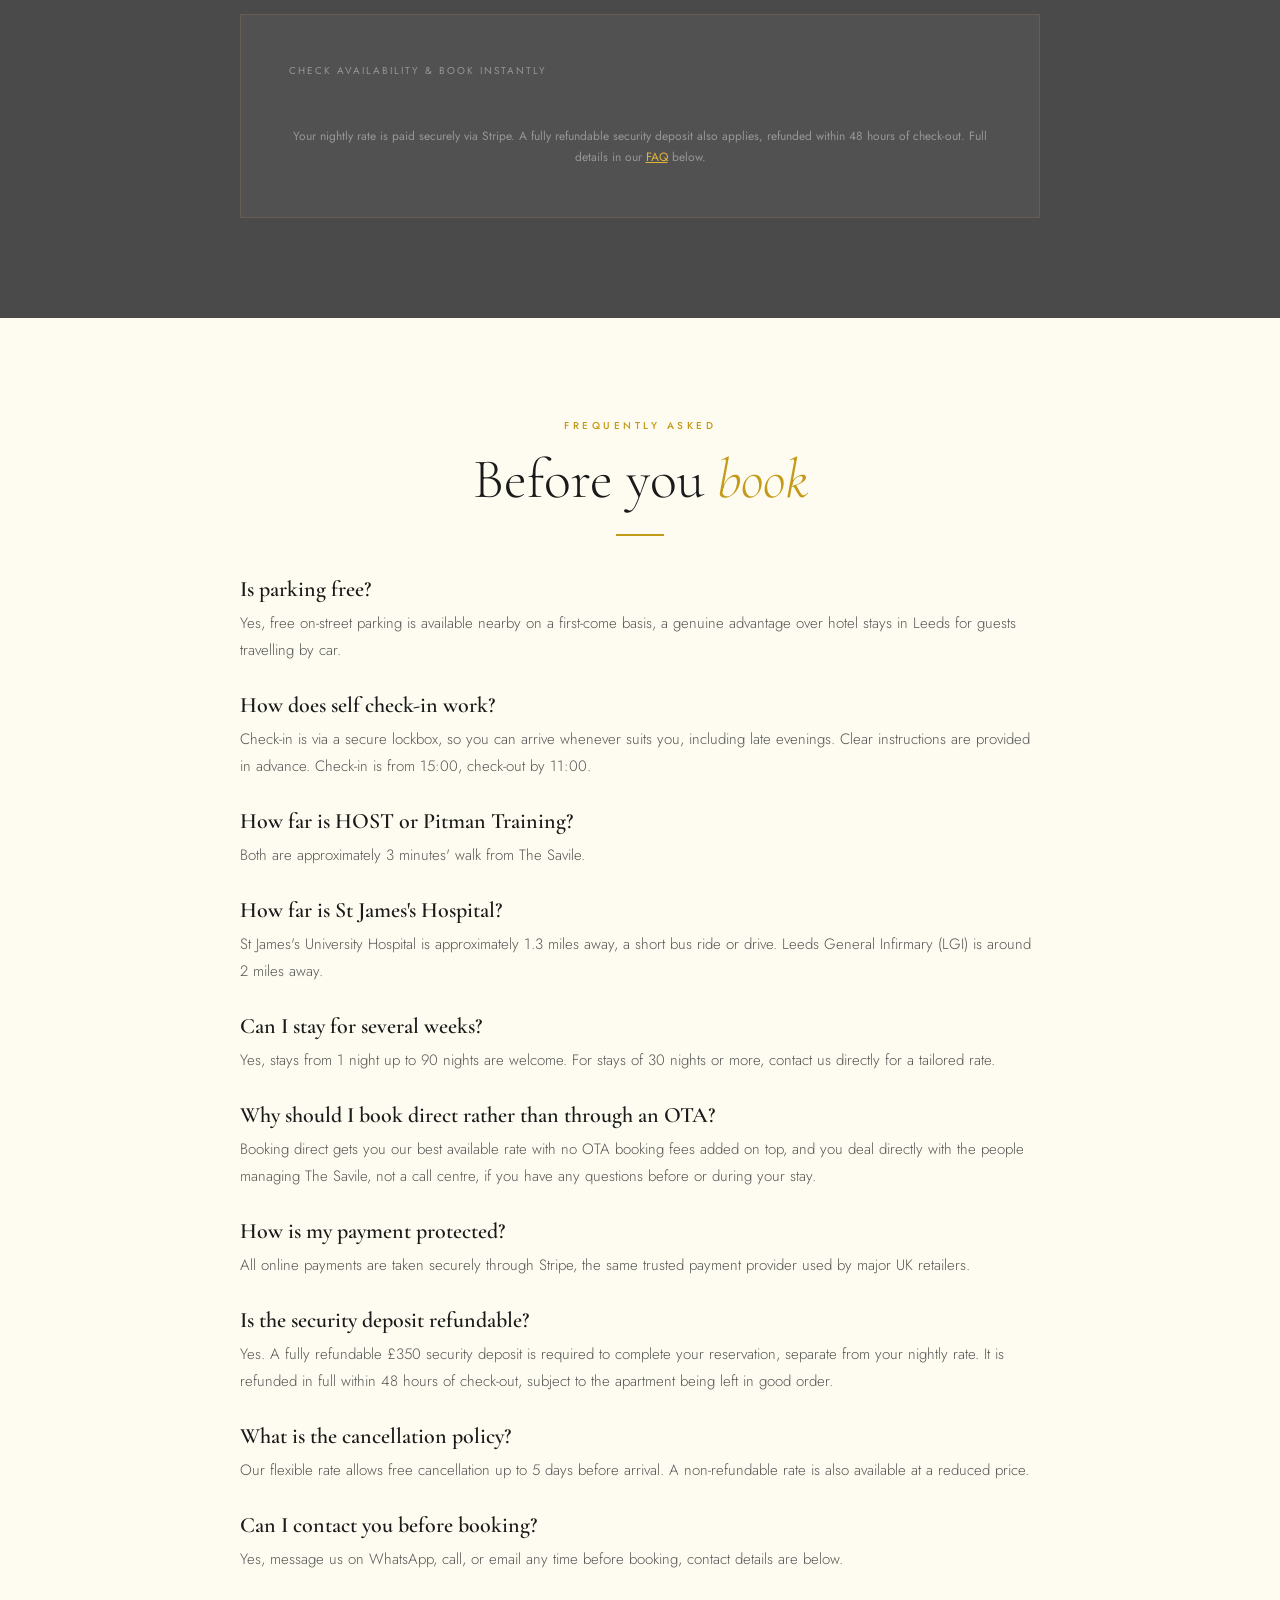
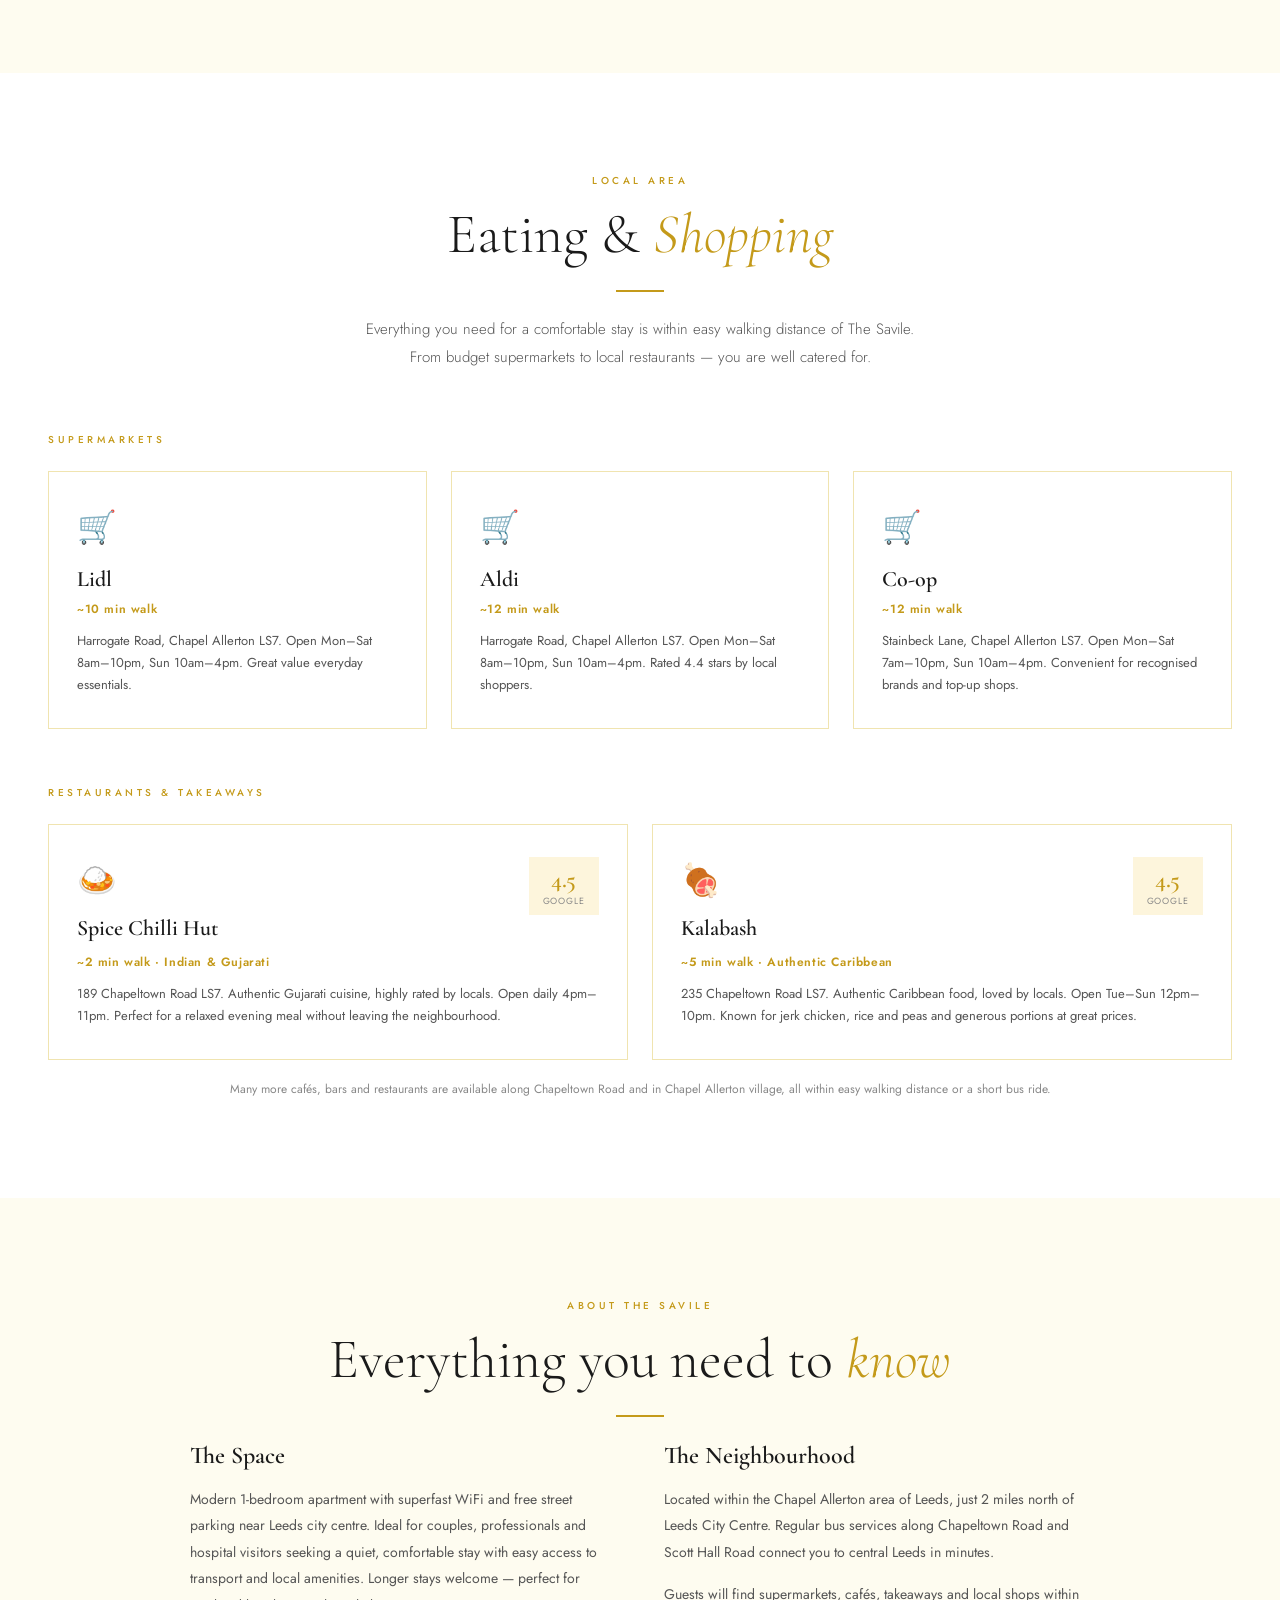
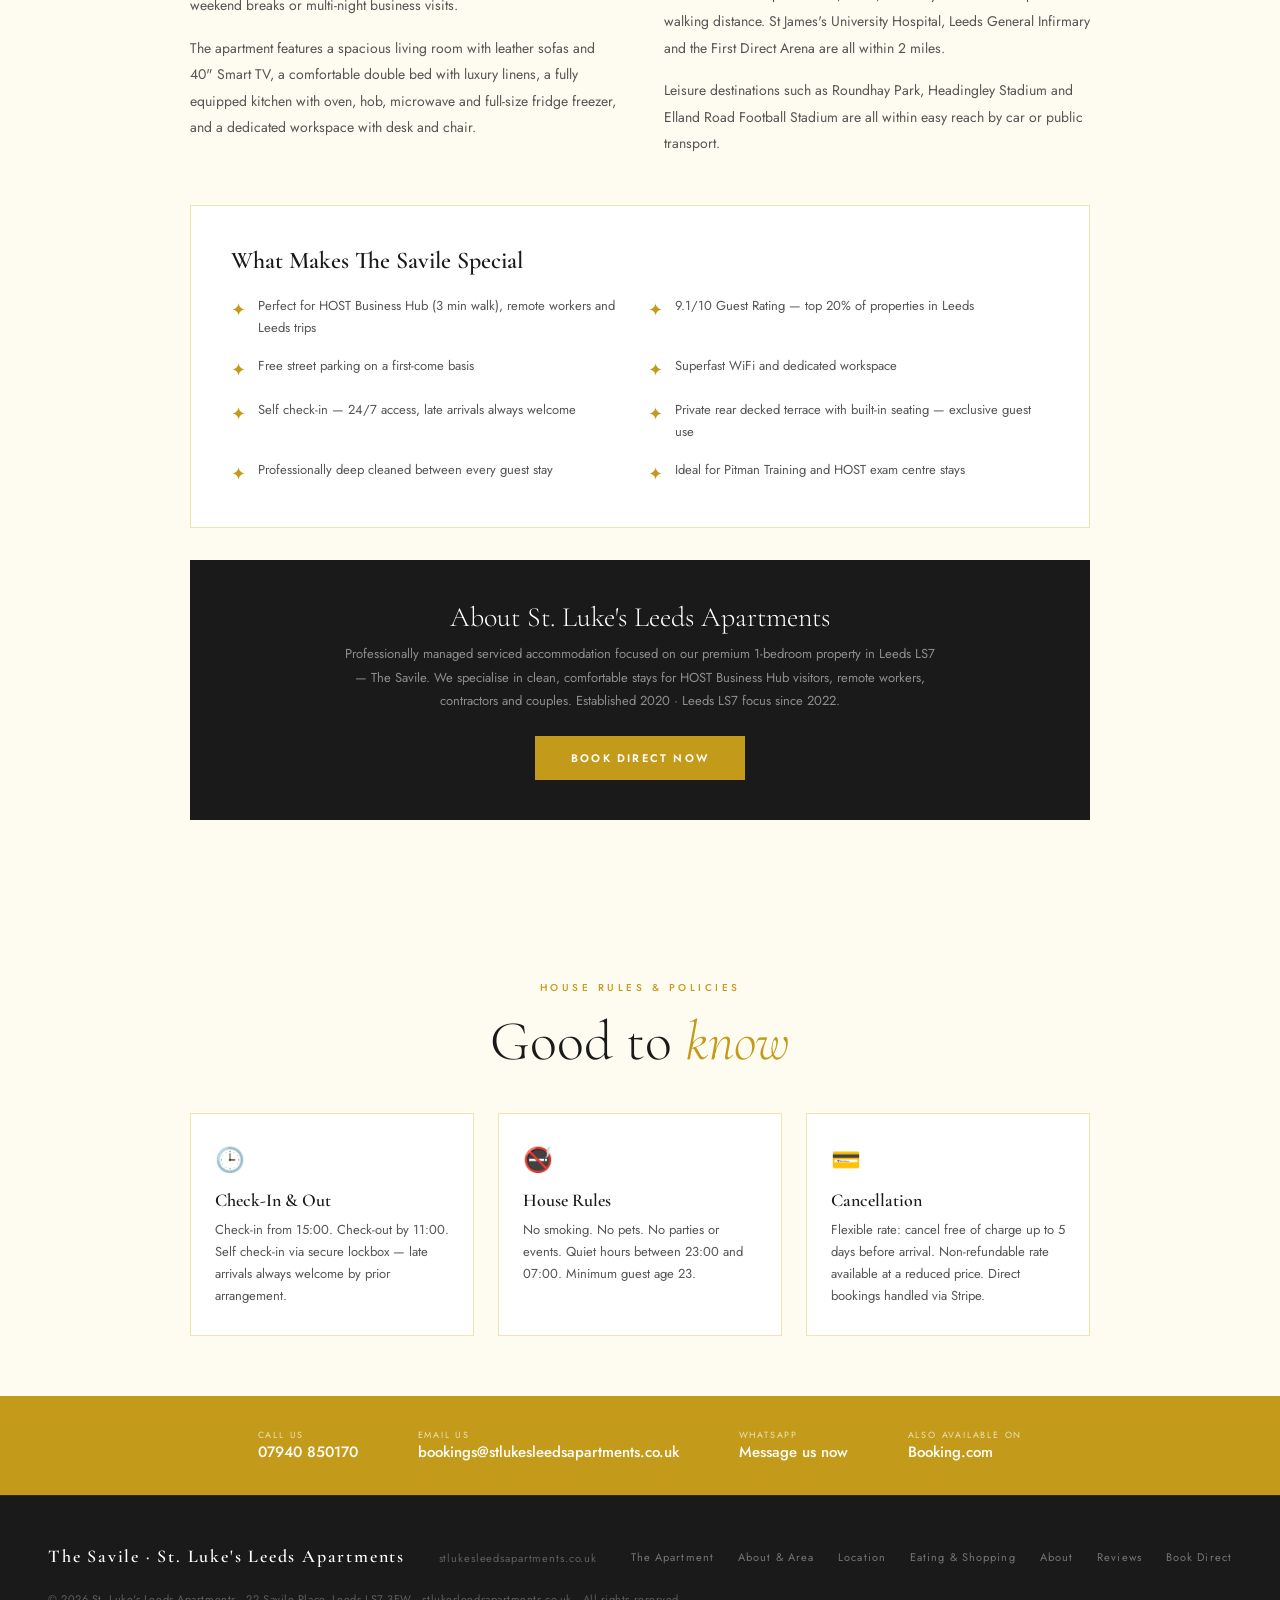
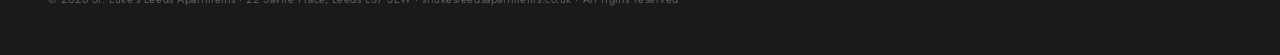
==== commit f61677cc: "Add files via upload" ====
--- a/index.html
+++ b/index.html
@@ -92,6 +92,24 @@
   ]
 }
 </script>
+<script type="application/ld+json">
+{
+  "@context": "https://schema.org",
+  "@type": "FAQPage",
+  "mainEntity": [
+    { "@type": "Question", "name": "Is parking free?", "acceptedAnswer": { "@type": "Answer", "text": "Yes, free on-street parking is available nearby on a first-come basis." } },
+    { "@type": "Question", "name": "How does self check-in work?", "acceptedAnswer": { "@type": "Answer", "text": "Check-in is via a secure lockbox, so guests can arrive whenever suits them, including late evenings. Check-in is from 15:00, check-out by 11:00." } },
+    { "@type": "Question", "name": "How far is HOST or Pitman Training?", "acceptedAnswer": { "@type": "Answer", "text": "Both are approximately 3 minutes' walk from The Savile." } },
+    { "@type": "Question", "name": "How far is St James's Hospital?", "acceptedAnswer": { "@type": "Answer", "text": "St James's University Hospital is approximately 1.3 miles away. Leeds General Infirmary (LGI) is around 2 miles away." } },
+    { "@type": "Question", "name": "Can I stay for several weeks?", "acceptedAnswer": { "@type": "Answer", "text": "Yes, stays from 1 night up to 90 nights are welcome. For 30 nights or more, contact us directly for a tailored rate." } },
+    { "@type": "Question", "name": "Why should I book direct rather than through an OTA?", "acceptedAnswer": { "@type": "Answer", "text": "Booking direct gets the best available rate with no OTA booking fees, and guests deal directly with the people managing The Savile." } },
+    { "@type": "Question", "name": "How is payment protected?", "acceptedAnswer": { "@type": "Answer", "text": "All online payments are taken securely through Stripe." } },
+    { "@type": "Question", "name": "Is the security deposit refundable?", "acceptedAnswer": { "@type": "Answer", "text": "Yes. A fully refundable £350 security deposit is required, separate from the nightly rate, and refunded within 48 hours of check-out subject to the apartment being left in good order." } },
+    { "@type": "Question", "name": "What is the cancellation policy?", "acceptedAnswer": { "@type": "Answer", "text": "The flexible rate allows free cancellation up to 5 days before arrival. A non-refundable rate is also available at a reduced price." } },
+    { "@type": "Question", "name": "Can I contact you before booking?", "acceptedAnswer": { "@type": "Answer", "text": "Yes, guests can message via WhatsApp, call, or email at any time before booking." } }
+  ]
+}
+</script>
 </head>
 <body>
 
@@ -126,12 +144,12 @@
   <img src="images/hero.jpg" alt="The Savile — luxury bedroom with mustard throw" class="hero-img">
   <div class="hero-overlay"></div>
   <div class="hero-content">
-    <p class="hero-eyebrow">Savile Place · Leeds LS7 · Serviced Apartment</p>
-    <h1 class="hero-title">The<br><em>Savile</em></h1>
-    <p class="hero-subtitle">Your home from home in the heart of Leeds</p>
+    <p class="hero-eyebrow">The Savile · Chapel Allerton, Leeds LS7</p>
+    <h1 class="hero-title">A comfortable Leeds apartment,<br>right where you need to <em>be</em></h1>
+    <p class="hero-subtitle">3 minutes' walk from HOST &amp; Pitman · Free nearby parking · Fast WiFi · Self check-in</p>
     <div class="hero-actions">
-      <a href="#book" class="btn-primary">Book Direct — Best Rate</a>
-      <a href="#about" class="btn-outline">Explore the Apartment</a>
+      <a href="#book" class="btn-primary">Check Availability</a>
+      <a href="#why-book-direct" class="btn-outline">Why Book Direct</a>
     </div>
   </div>
   <div class="hero-scroll">
@@ -149,6 +167,36 @@
   <div class="trust-item"><span class="trust-item-icon">📶</span> Fast WiFi Throughout</div>
   <div class="trust-item"><span class="trust-item-icon">🌿</span> Private Terrace &amp; Garden</div>
 </div>
+
+<!-- WHY BOOK DIRECT -->
+<section class="features-section" id="why-book-direct">
+  <div class="features-header">
+    <p class="section-eyebrow" style="color:var(--gold-light);">Why Book Direct</p>
+    <h2 class="section-title" style="color:var(--white);">Skip the OTA, <em>book with us</em></h2>
+  </div>
+  <div class="features-grid" style="grid-template-columns:repeat(4,1fr);">
+    <div class="feature-card">
+      <span class="feature-icon">💷</span>
+      <div class="feature-title">Best Available Rate</div>
+      <p class="feature-desc">Our direct rate is always our best. No OTA booking fees added on top of your nightly rate.</p>
+    </div>
+    <div class="feature-card">
+      <span class="feature-icon">💬</span>
+      <div class="feature-title">Deal Directly With Us</div>
+      <p class="feature-desc">Questions before or during your stay? You are speaking directly with the people managing The Savile, not a call centre.</p>
+    </div>
+    <div class="feature-card">
+      <span class="feature-icon">🔒</span>
+      <div class="feature-title">Secure Payment</div>
+      <p class="feature-desc">Online payment is taken securely through Stripe, the same trusted payment provider used by major UK retailers.</p>
+    </div>
+    <div class="feature-card">
+      <span class="feature-icon">📆</span>
+      <div class="feature-title">Flexible Longer Stays</div>
+      <p class="feature-desc">Staying for business, training, hospital visits or a longer relocation stay? Contact us directly for a tailored rate.</p>
+    </div>
+  </div>
+</section>
 
 <!-- ABOUT -->
 <div class="about" id="about">
@@ -508,6 +556,16 @@
   </div>
 </section>
 
+<!-- HOST TRUST -->
+<section style="background:var(--cream);padding:80px 48px;">
+  <div style="max-width:700px;margin:0 auto;text-align:center;">
+    <p class="section-eyebrow">Who You're Booking With</p>
+    <h2 class="section-title">Hosted by <em>Samuel &amp; Karen</em></h2>
+    <div class="gold-rule" style="margin:20px auto 24px;"></div>
+    <p class="section-body" style="margin:0 auto;">The Savile is independently managed by Samuel and Karen Angus through St. Luke's Leeds Apartments. We aim to provide clean, comfortable accommodation with straightforward communication before and throughout your stay.</p>
+  </div>
+</section>
+
 <!-- BOOKING -->
 <section class="booking-section" id="book">
   <div class="booking-inner">
@@ -550,13 +608,6 @@
       <p style="font-size:11px;color:rgba(255,255,255,0.3);text-align:center;letter-spacing:0.05em;">Saturday rates vary — higher pricing applies during major Leeds events, Headingley match days and First Direct Arena concerts.</p>
     </div>
     <div class="booking-form">
-      <!-- DEPOSIT NOTICE -->
-      <div style="background:rgba(226,181,58,0.1);border:1px solid rgba(226,181,58,0.3);padding:20px 24px;margin-bottom:24px;">
-        <p style="font-size:13px;color:rgba(255,255,255,0.9);line-height:1.8;text-align:center;">
-          <strong style="color:var(--gold-light);">Please note:</strong> A fully refundable <strong style="color:var(--gold-light);">£350 security deposit</strong> is required to complete your reservation. This is separate from your nightly rate and will be refunded in full within <strong style="color:var(--gold-light);">48 hours of check-out</strong>, subject to the apartment being left in good order. Payment is taken securely via Stripe.
-        </p>
-      </div>
-
       <!-- SMOOBU FULL BOOKING ENGINE -->
       <div style="margin-bottom:32px;">
         <p style="font-size:10px;letter-spacing:0.2em;text-transform:uppercase;color:rgba(255,255,255,0.4);margin-bottom:16px;">Check Availability &amp; Book Instantly</p>
@@ -564,35 +615,61 @@
           <div id="apartmentIframeAll"><script type="text/javascript" src="https://login.smoobu.com/js/Settings/BookingToolIframe.js"></script><script>BookingToolIframe.initialize({"url": "https://login.smoobu.com/en/booking-tool/iframe/1737942", "baseUrl": "https://login.smoobu.com", "target": "#apartmentIframeAll"})</script></div>
         </div>
       </div>
-            <div style="margin-top:20px;background:rgba(226,181,58,0.12);border:2px solid rgba(226,181,58,0.5);padding:28px 32px;">
-        <div style="text-align:center;margin-bottom:16px;">
-          <span style="font-family:'Cormorant Garamond',serif;font-size:22px;font-weight:600;color:var(--gold-light);letter-spacing:0.05em;">How Booking Works</span>
-        </div>
-        <div style="display:grid;grid-template-columns:repeat(3,1fr);gap:16px;margin-bottom:20px;">
-          <div style="text-align:center;padding:16px;">
-            <div style="font-size:28px;margin-bottom:8px;">📅</div>
-            <div style="font-size:12px;font-weight:600;color:var(--gold-light);letter-spacing:0.1em;text-transform:uppercase;margin-bottom:6px;">Step 1</div>
-            <div style="font-size:13px;color:rgba(255,255,255,0.8);line-height:1.6;">Select your dates and number of guests</div>
-          </div>
-          <div style="text-align:center;padding:16px;">
-            <div style="font-size:28px;margin-bottom:8px;">💳</div>
-            <div style="font-size:12px;font-weight:600;color:var(--gold-light);letter-spacing:0.1em;text-transform:uppercase;margin-bottom:6px;">Step 2</div>
-            <div style="font-size:13px;color:rgba(255,255,255,0.8);line-height:1.6;">Pay your nightly rate securely via Stripe</div>
-          </div>
-          <div style="text-align:center;padding:16px;">
-            <div style="font-size:28px;margin-bottom:8px;">🔐</div>
-            <div style="font-size:12px;font-weight:600;color:var(--gold-light);letter-spacing:0.1em;text-transform:uppercase;margin-bottom:6px;">Step 3</div>
-            <div style="font-size:13px;color:rgba(255,255,255,0.8);line-height:1.6;">Pay £350 refundable deposit to secure your booking</div>
-          </div>
-        </div>
-        <div style="border-top:1px solid rgba(226,181,58,0.2);padding-top:16px;text-align:center;">
-          <p style="font-size:13px;color:rgba(255,255,255,0.6);line-height:1.8;">The £350 security deposit is <strong style="color:var(--gold-light);">fully refundable</strong> within 48 hours of check-out · Direct bookings get our best rate · No OTA fees · Minimum age 23</p>
-        </div>
-      </div>
-    </div>
-  </div>
-</section>
-
+      <p style="font-size:12px;color:rgba(255,255,255,0.4);text-align:center;line-height:1.8;">Your nightly rate is paid securely via Stripe. A fully refundable security deposit also applies, refunded within 48 hours of check-out. Full details in our <a href="#faq" style="color:var(--gold-light);text-decoration:underline;">FAQ</a> below.</p>
+    </div>
+  </div>
+</section>
+
+
+<!-- FAQ -->
+<section style="background:var(--cream);padding:100px 48px;" id="faq">
+  <div style="max-width:800px;margin:0 auto;">
+    <p class="section-eyebrow" style="text-align:center;">Frequently Asked</p>
+    <h2 class="section-title" style="text-align:center;">Before you <em>book</em></h2>
+    <div class="gold-rule" style="margin:20px auto 40px;"></div>
+
+    <div style="margin-bottom:28px;">
+      <h3 style="font-family:'Cormorant Garamond',serif;font-size:22px;font-weight:600;color:var(--dark);margin-bottom:8px;">Is parking free?</h3>
+      <p style="font-size:15px;font-weight:300;line-height:1.8;color:var(--mid);">Yes, free on-street parking is available nearby on a first-come basis, a genuine advantage over hotel stays in Leeds for guests travelling by car.</p>
+    </div>
+    <div style="margin-bottom:28px;">
+      <h3 style="font-family:'Cormorant Garamond',serif;font-size:22px;font-weight:600;color:var(--dark);margin-bottom:8px;">How does self check-in work?</h3>
+      <p style="font-size:15px;font-weight:300;line-height:1.8;color:var(--mid);">Check-in is via a secure lockbox, so you can arrive whenever suits you, including late evenings. Clear instructions are provided in advance. Check-in is from 15:00, check-out by 11:00.</p>
+    </div>
+    <div style="margin-bottom:28px;">
+      <h3 style="font-family:'Cormorant Garamond',serif;font-size:22px;font-weight:600;color:var(--dark);margin-bottom:8px;">How far is HOST or Pitman Training?</h3>
+      <p style="font-size:15px;font-weight:300;line-height:1.8;color:var(--mid);">Both are approximately 3 minutes' walk from The Savile.</p>
+    </div>
+    <div style="margin-bottom:28px;">
+      <h3 style="font-family:'Cormorant Garamond',serif;font-size:22px;font-weight:600;color:var(--dark);margin-bottom:8px;">How far is St James's Hospital?</h3>
+      <p style="font-size:15px;font-weight:300;line-height:1.8;color:var(--mid);">St James's University Hospital is approximately 1.3 miles away, a short bus ride or drive. Leeds General Infirmary (LGI) is around 2 miles away.</p>
+    </div>
+    <div style="margin-bottom:28px;">
+      <h3 style="font-family:'Cormorant Garamond',serif;font-size:22px;font-weight:600;color:var(--dark);margin-bottom:8px;">Can I stay for several weeks?</h3>
+      <p style="font-size:15px;font-weight:300;line-height:1.8;color:var(--mid);">Yes, stays from 1 night up to 90 nights are welcome. For stays of 30 nights or more, contact us directly for a tailored rate.</p>
+    </div>
+    <div style="margin-bottom:28px;">
+      <h3 style="font-family:'Cormorant Garamond',serif;font-size:22px;font-weight:600;color:var(--dark);margin-bottom:8px;">Why should I book direct rather than through an OTA?</h3>
+      <p style="font-size:15px;font-weight:300;line-height:1.8;color:var(--mid);">Booking direct gets you our best available rate with no OTA booking fees added on top, and you deal directly with the people managing The Savile, not a call centre, if you have any questions before or during your stay.</p>
+    </div>
+    <div style="margin-bottom:28px;">
+      <h3 style="font-family:'Cormorant Garamond',serif;font-size:22px;font-weight:600;color:var(--dark);margin-bottom:8px;">How is my payment protected?</h3>
+      <p style="font-size:15px;font-weight:300;line-height:1.8;color:var(--mid);">All online payments are taken securely through Stripe, the same trusted payment provider used by major UK retailers.</p>
+    </div>
+    <div style="margin-bottom:28px;">
+      <h3 style="font-family:'Cormorant Garamond',serif;font-size:22px;font-weight:600;color:var(--dark);margin-bottom:8px;">Is the security deposit refundable?</h3>
+      <p style="font-size:15px;font-weight:300;line-height:1.8;color:var(--mid);">Yes. A fully refundable £350 security deposit is required to complete your reservation, separate from your nightly rate. It is refunded in full within 48 hours of check-out, subject to the apartment being left in good order.</p>
+    </div>
+    <div style="margin-bottom:28px;">
+      <h3 style="font-family:'Cormorant Garamond',serif;font-size:22px;font-weight:600;color:var(--dark);margin-bottom:8px;">What is the cancellation policy?</h3>
+      <p style="font-size:15px;font-weight:300;line-height:1.8;color:var(--mid);">Our flexible rate allows free cancellation up to 5 days before arrival. A non-refundable rate is also available at a reduced price.</p>
+    </div>
+    <div>
+      <h3 style="font-family:'Cormorant Garamond',serif;font-size:22px;font-weight:600;color:var(--dark);margin-bottom:8px;">Can I contact you before booking?</h3>
+      <p style="font-size:15px;font-weight:300;line-height:1.8;color:var(--mid);">Yes, message us on WhatsApp, call, or email any time before booking, contact details are below.</p>
+    </div>
+  </div>
+</section>
 
 <!-- EATING & SHOPPING -->
 <section id="eating" style="background:var(--white);padding:100px 48px;">
